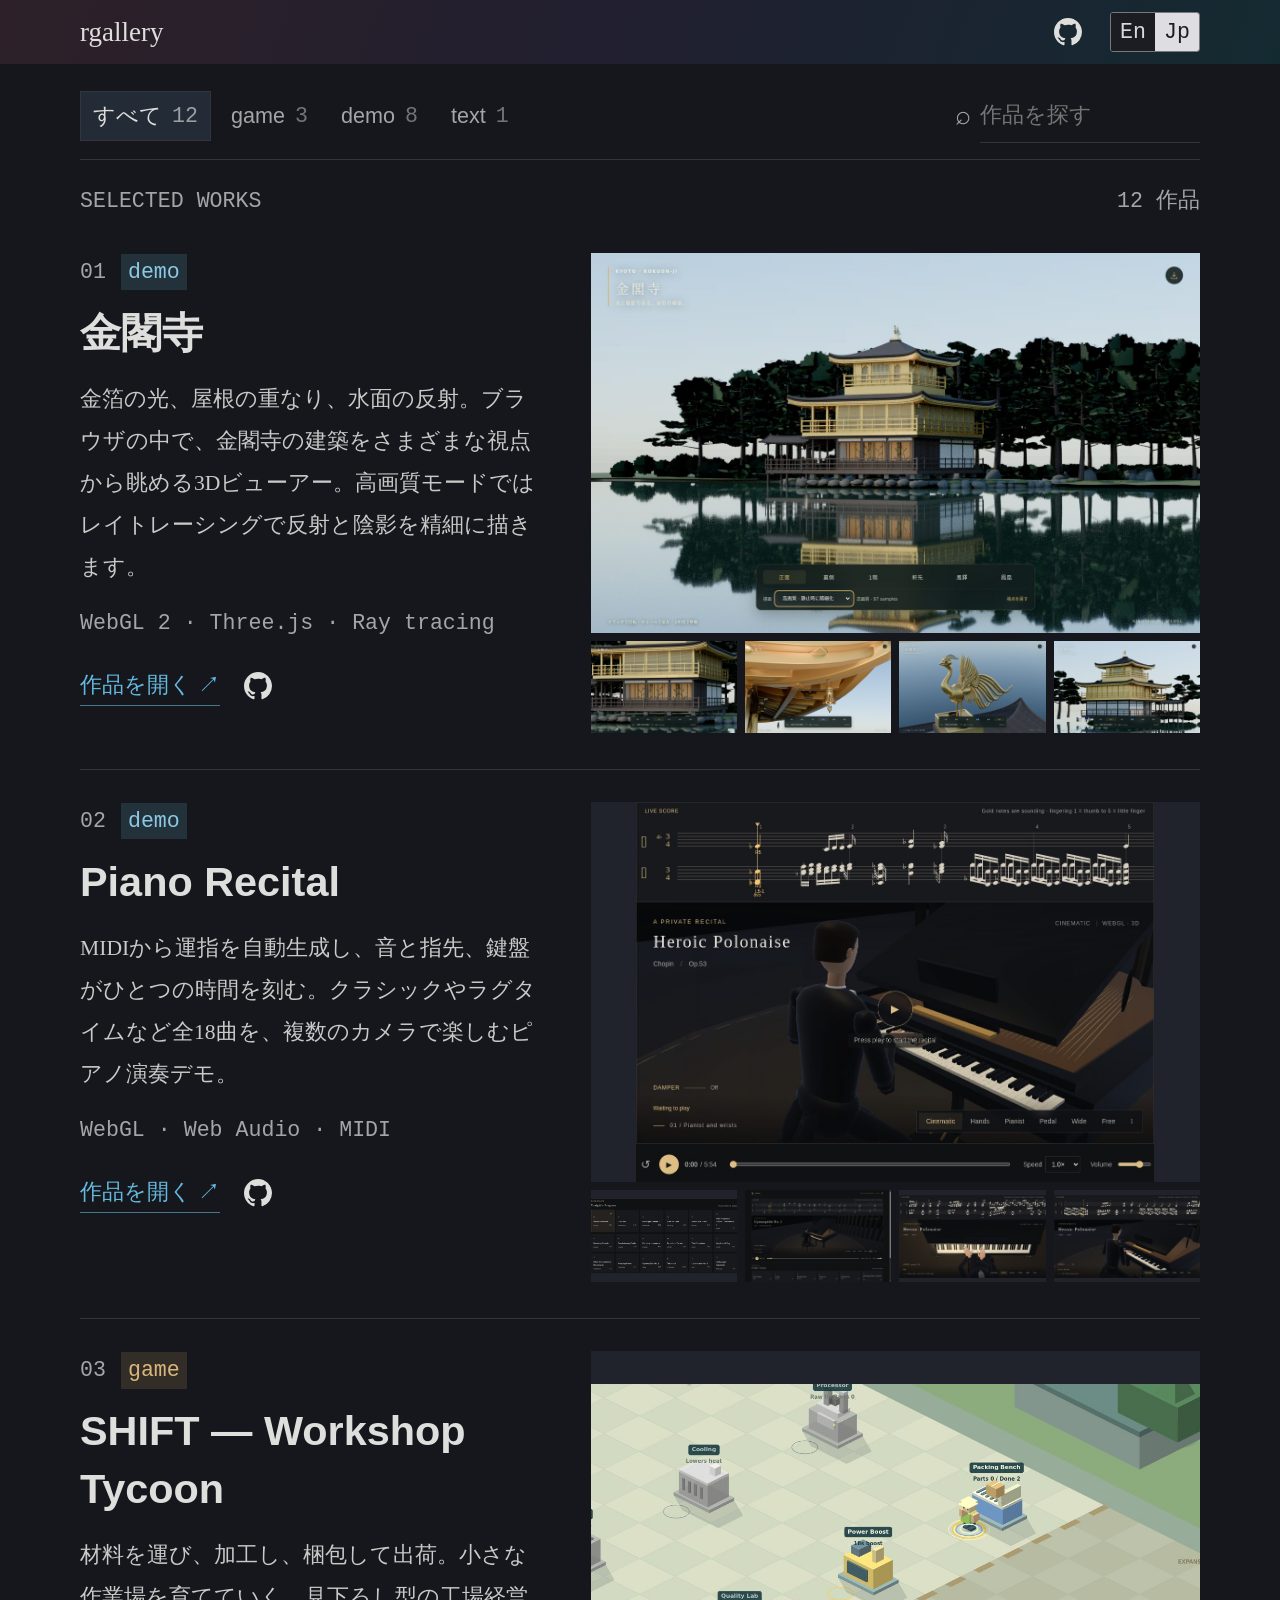
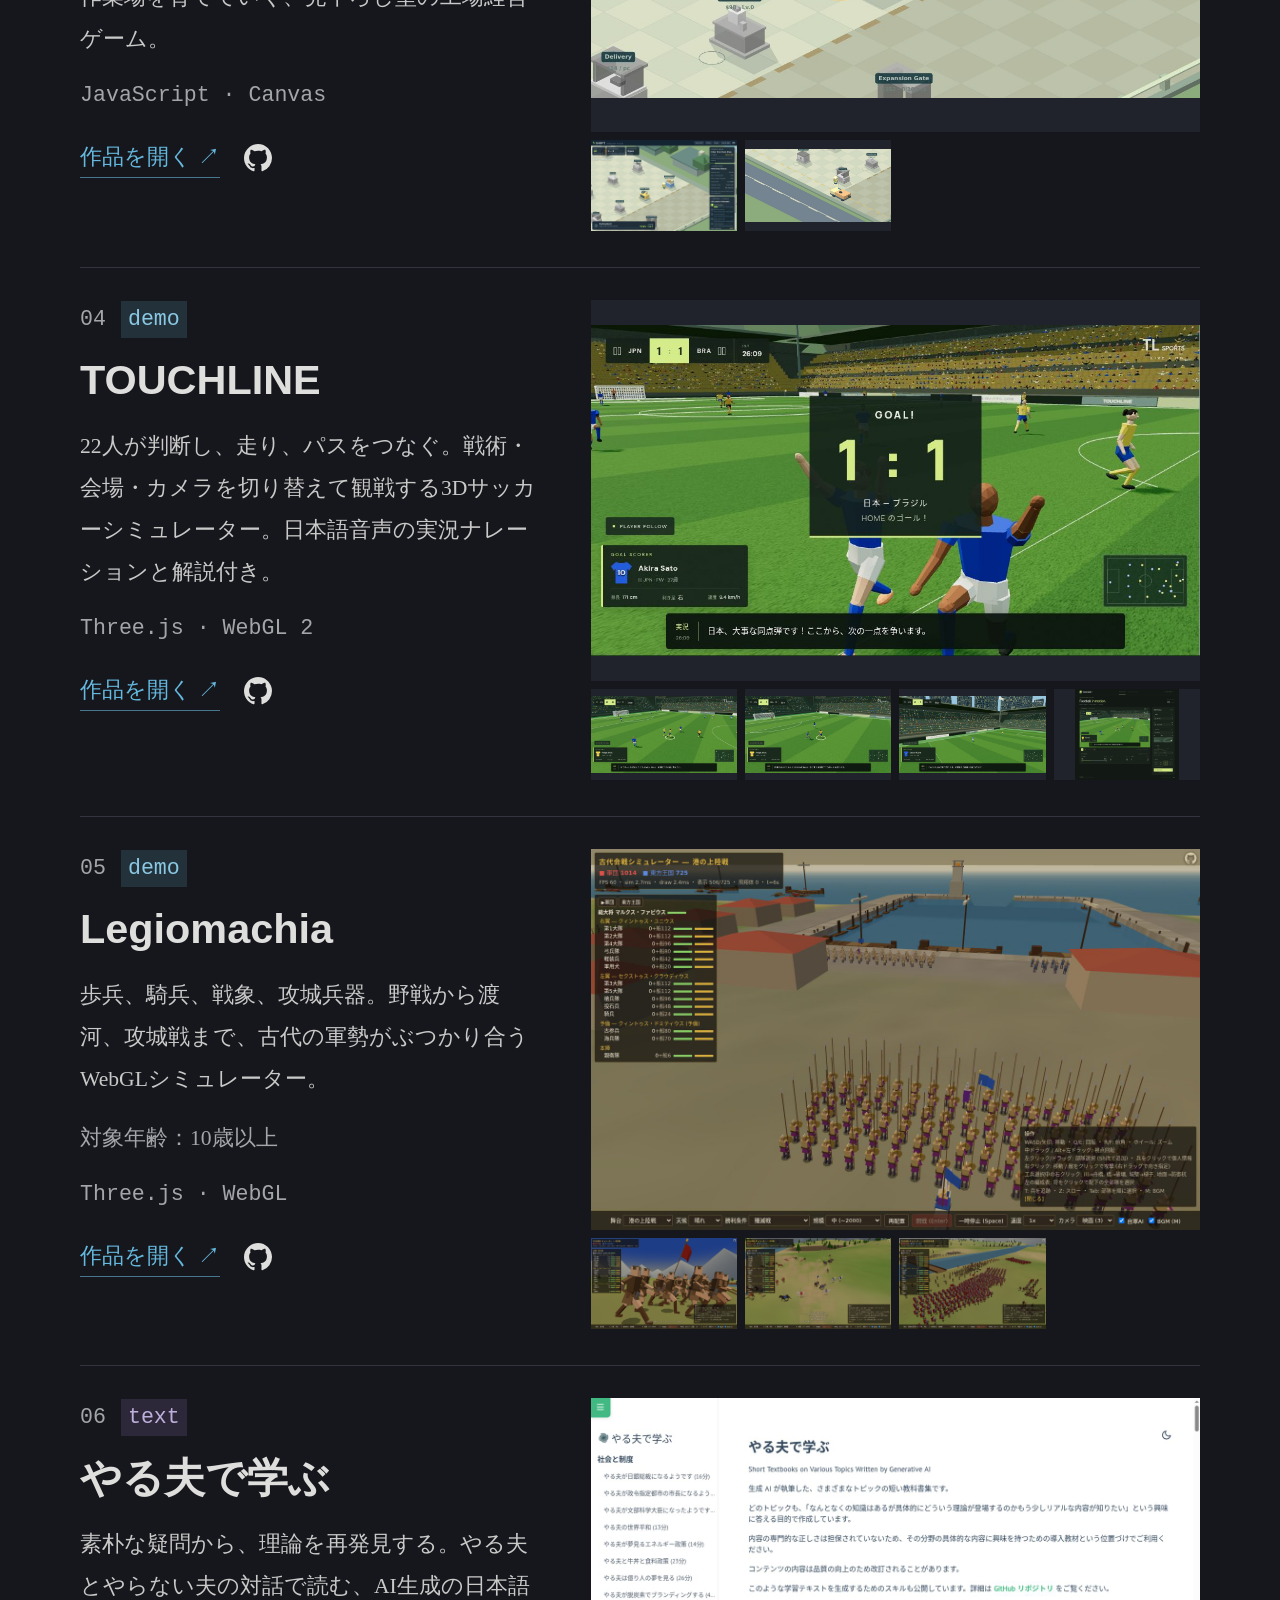
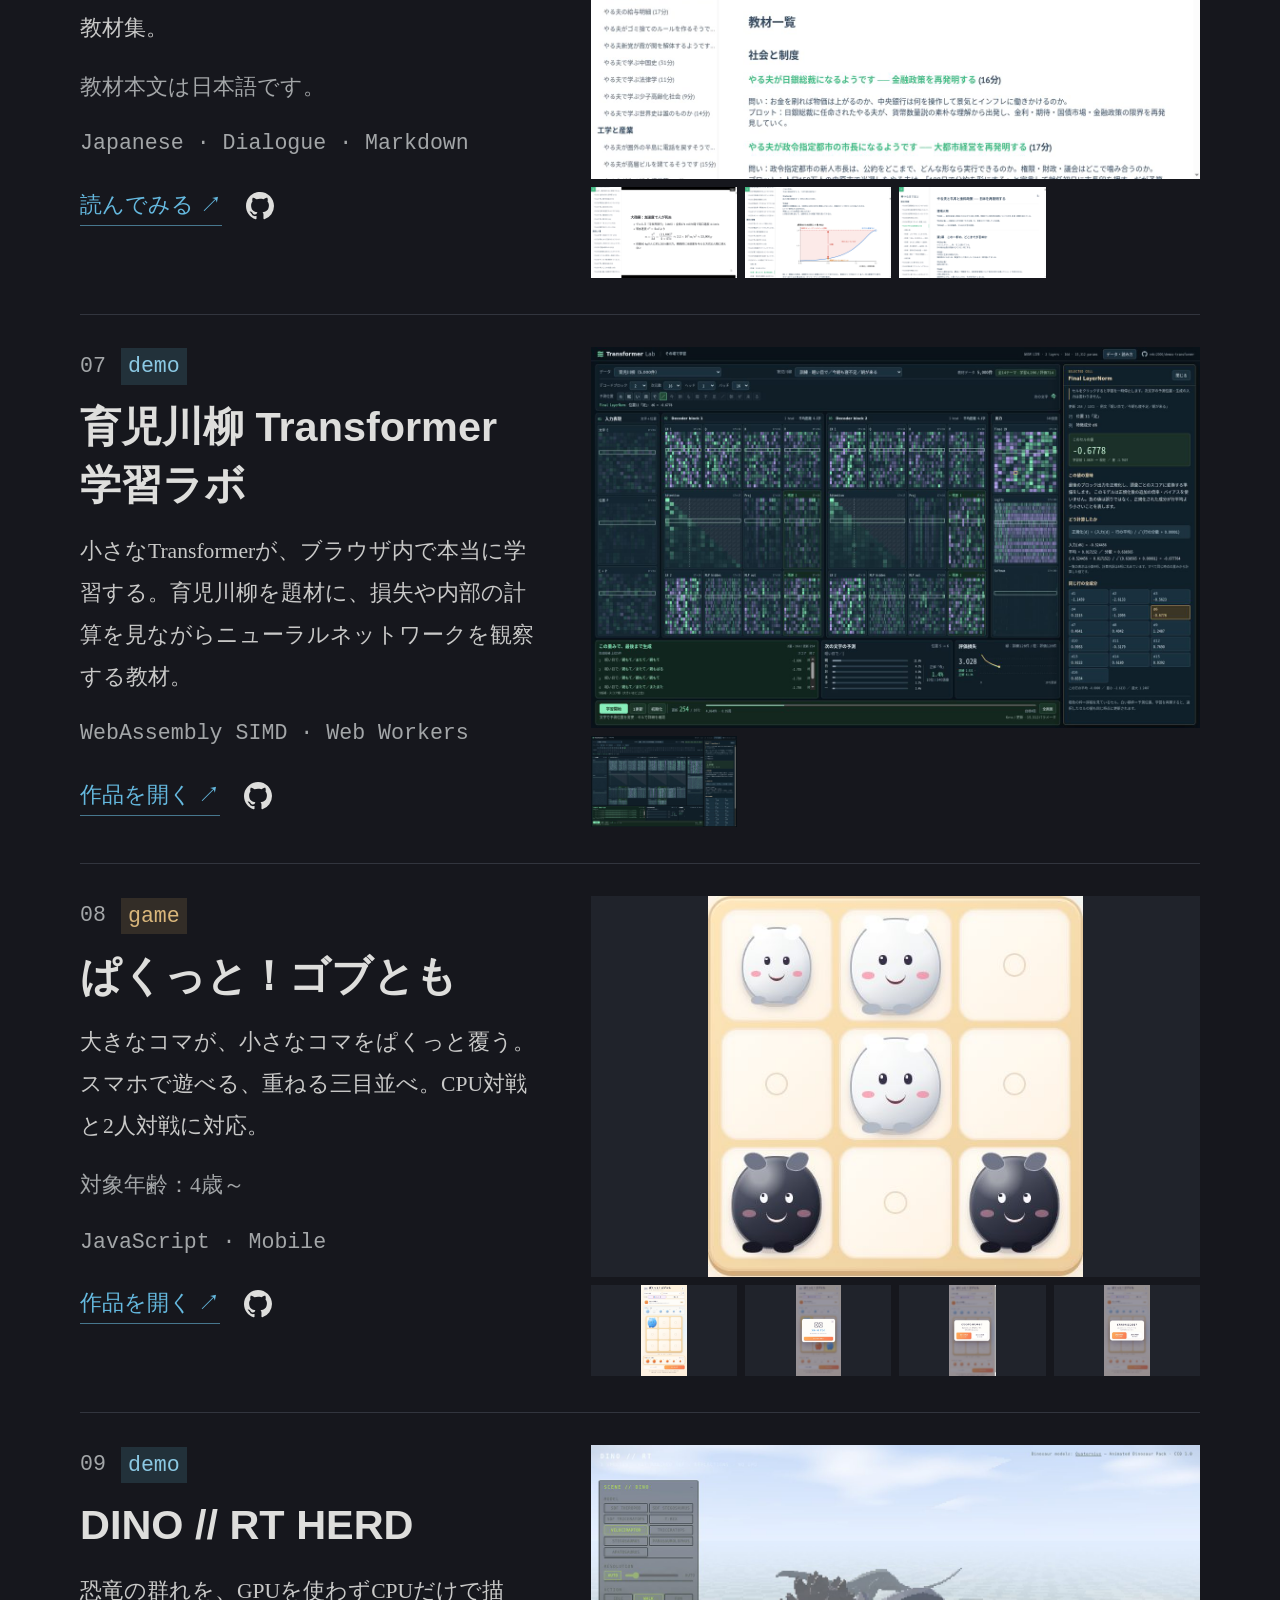
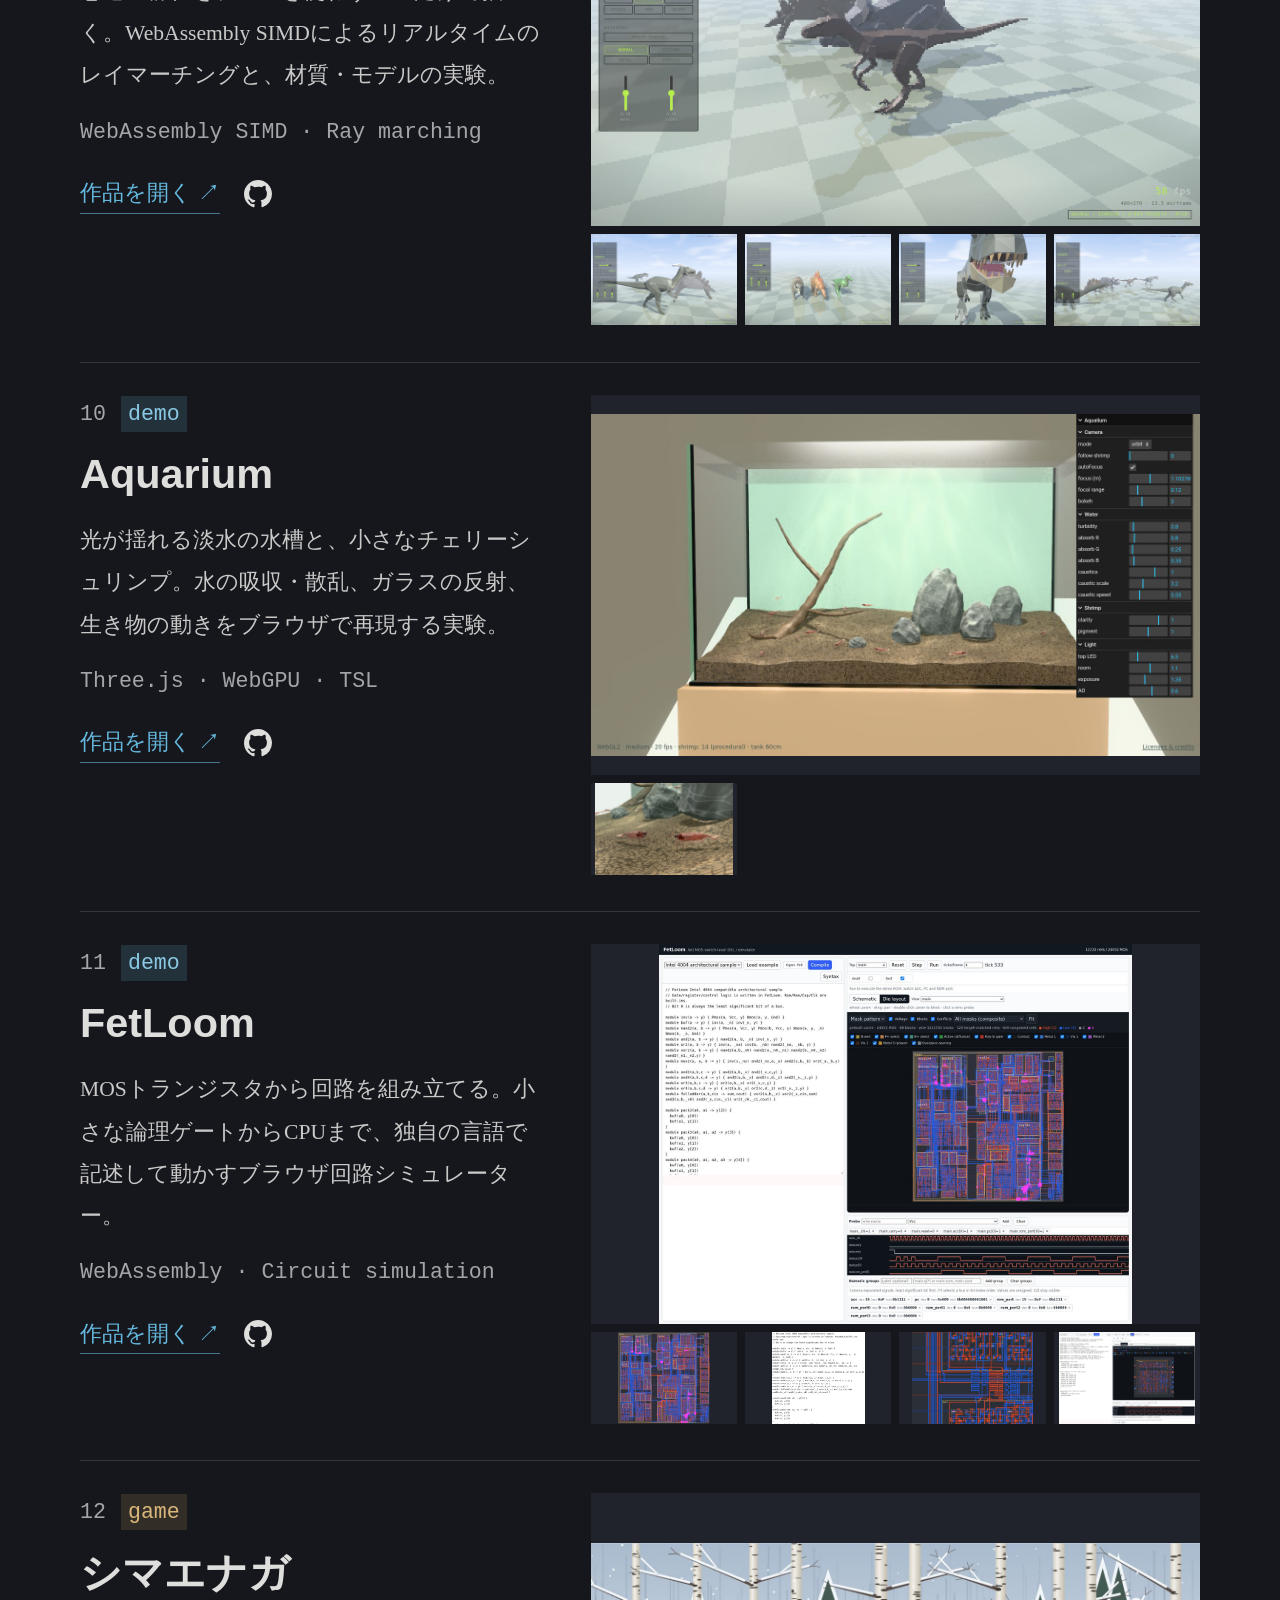
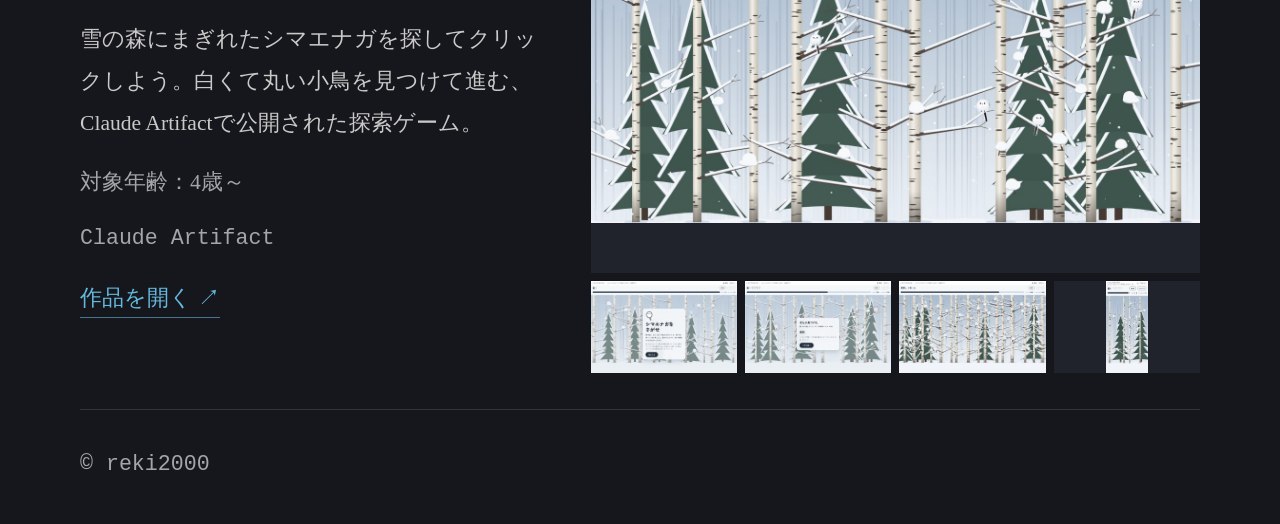
==== docs/index.html @ cb886435 "Reclassify shimaenaga from demo to game Co-Authored-By: Claude Haiku 5.5 <noreply@anthropic.com>" ====
<!doctype html>
<html lang="ja"><head><meta charset="utf-8"><meta name="viewport" content="width=device-width,initial-scale=1">
<title>作品一覧 — rgallery</title><meta name="description" content="ブラウザで動くデモやゲーム、対話で読む教材。 つくったものを、ここに集めています。">
<meta name="theme-color" content="#16171d"><link rel="canonical" href="https://reki2000.github.io/rgallery/index.html">
<link rel="alternate" hreflang="en" href="https://reki2000.github.io/rgallery/en/index.html">
<meta property="og:type" content="website"><meta property="og:title" content="作品一覧"><meta property="og:description" content="ブラウザで動くデモやゲーム、対話で読む教材。 つくったものを、ここに集めています。"><meta property="og:url" content="https://reki2000.github.io/rgallery/index.html">
<link rel="stylesheet" href="assets/style.css"><script src="assets/site.js" defer></script></head>
<body><a class="skip-link" href="#main">本文へ</a><div class="page">
<header class="site-header"><a class="wordmark" href="index.html">rgallery</a>
<div class="header-right"><a class="github-link icon-link" href="https://github.com/reki2000" target="_blank" rel="noopener noreferrer" aria-label="reki2000 · GitHub" title="reki2000 · GitHub"><svg viewBox="0 0 16 16" aria-hidden="true" focusable="false"><path fill="currentColor" d="M8 0C3.58 0 0 3.58 0 8c0 3.54 2.29 6.53 5.47 7.59.4.07.55-.17.55-.38 0-.19-.01-.82-.01-1.49-2.01.37-2.53-.49-2.69-.94-.09-.23-.48-.94-.82-1.13-.28-.15-.68-.52-.01-.53.63-.01 1.08.58 1.23.82.72 1.21 1.87.87 2.33.66.07-.52.28-.87.51-1.07-1.78-.2-3.64-.89-3.64-3.95 0-.87.31-1.59.82-2.15-.08-.2-.36-1.02.08-2.12 0 0 .67-.21 2.2.82A7.65 7.65 0 0 1 8 3.86c.68 0 1.36.09 2 .27 1.53-1.04 2.2-.82 2.2-.82.44 1.1.16 1.92.08 2.12.51.56.82 1.27.82 2.15 0 3.07-1.87 3.75-3.65 3.95.29.25.54.73.54 1.48 0 1.07-.01 1.93-.01 2.2 0 .21.15.46.55.38A8.01 8.01 0 0 0 16 8c0-4.42-3.58-8-8-8Z"/></svg></a><nav class="languages" aria-label="表示言語"><a href="en/index.html" lang="en" hreflang="en" aria-label="English">En</a><span aria-current="page" class="active" lang="ja" aria-label="日本語">Jp</span></nav></div></header>
<main id="main"><h1 class="sr-only">作品一覧</h1><section class="collection" aria-label="作品一覧"><div class="collection-tools"><nav class="filters" aria-label="種類"><a href="index.html" data-filter="all" class="filter selected" aria-current="page">すべて <span class="mono">12</span></a><a href="game.html" data-filter="game" class="filter " >game <span class="mono">3</span></a><a href="demo.html" data-filter="demo" class="filter " >demo <span class="mono">8</span></a><a href="text.html" data-filter="text" class="filter " >text <span class="mono">1</span></a></nav>
<div class="search" hidden><label class="sr-only" for="search">作品を探す</label><span aria-hidden="true">⌕</span><input id="search" type="search" placeholder="作品を探す" title="名前・説明・技術で検索"><button class="clear-search" hidden aria-label="検索をクリア">×</button></div></div>
<div class="collection-heading"><span class="mono">SELECTED WORKS</span><span class="result-count mono" role="status" aria-live="polite">12 作品</span></div>
<div class="project-list" data-category="all" data-works="作品"><article id="project-kinkakuji" class="project" data-tags="demo" data-search="金閣寺 金箔の光、屋根の重なり、水面の反射。ブラウザの中で、金閣寺の建築をさまざまな視点から眺める3dビューアー。高画質モードではレイトレーシングで反射と陰影を精細に描きます。 webgl 2 three.js ray tracing demo">
      <div class="project-info"><div class="project-meta"><span class="number mono">01</span><span class="tag tag-demo">demo</span></div>
      <h2>金閣寺</h2><p>金箔の光、屋根の重なり、水面の反射。ブラウザの中で、金閣寺の建築をさまざまな視点から眺める3Dビューアー。高画質モードではレイトレーシングで反射と陰影を精細に描きます。</p>
      <div class="technologies mono">WebGL 2 · Three.js · Ray tracing</div><div class="project-links"><a class="open-link" href="https://reki2000.github.io/demos-kinkakuji/" target="_blank" rel="noopener noreferrer">作品を開く <span aria-hidden="true">↗</span></a><a class="repository-link icon-link" href="https://github.com/reki2000/demos-kinkakuji" target="_blank" rel="noopener noreferrer" aria-label="金閣寺 · GitHub" title="金閣寺 · GitHub"><svg viewBox="0 0 16 16" aria-hidden="true" focusable="false"><path fill="currentColor" d="M8 0C3.58 0 0 3.58 0 8c0 3.54 2.29 6.53 5.47 7.59.4.07.55-.17.55-.38 0-.19-.01-.82-.01-1.49-2.01.37-2.53-.49-2.69-.94-.09-.23-.48-.94-.82-1.13-.28-.15-.68-.52-.01-.53.63-.01 1.08.58 1.23.82.72 1.21 1.87.87 2.33.66.07-.52.28-.87.51-1.07-1.78-.2-3.64-.89-3.64-3.95 0-.87.31-1.59.82-2.15-.08-.2-.36-1.02.08-2.12 0 0 .67-.21 2.2.82A7.65 7.65 0 0 1 8 3.86c.68 0 1.36.09 2 .27 1.53-1.04 2.2-.82 2.2-.82.44 1.1.16 1.92.08 2.12.51.56.82 1.27.82 2.15 0 3.07-1.87 3.75-3.65 3.95.29.25.54.73.54 1.48 0 1.07-.01 1.93-.01 2.2 0 .21.15.46.55.38A8.01 8.01 0 0 0 16 8c0-4.42-3.58-8-8-8Z"/></svg></a></div></div>
      <div class="project-preview"><a href="assets/projects/kinkakuji/images/bbafd30887756fbfefd7.jpg" class="preview-shot screenshot-link shot-0" data-gallery="kinkakuji" data-caption="正面と水面の反射" aria-label="画像を拡大: 正面と水面の反射" ><img src="assets/projects/kinkakuji/images/bbafd30887756fbfefd7.jpg" alt="正面と水面の反射" loading="lazy" decoding="async"></a><a href="assets/projects/kinkakuji/images/40eb059ac54685e63260.jpg" class="preview-shot screenshot-link shot-1" data-gallery="kinkakuji" data-caption="1階の壁画と回廊" aria-label="画像を拡大: 1階の壁画と回廊" ><img src="assets/projects/kinkakuji/images/40eb059ac54685e63260.jpg" alt="1階の壁画と回廊" loading="lazy" decoding="async"></a><a href="assets/projects/kinkakuji/images/900a9c59b5b9c751bec2.jpg" class="preview-shot screenshot-link shot-2" data-gallery="kinkakuji" data-caption="軒先と風鐸" aria-label="画像を拡大: 軒先と風鐸" ><img src="assets/projects/kinkakuji/images/900a9c59b5b9c751bec2.jpg" alt="軒先と風鐸" loading="lazy" decoding="async"></a><a href="assets/projects/kinkakuji/images/5cd1f772769528ccbc5f.jpg" class="preview-shot screenshot-link shot-3" data-gallery="kinkakuji" data-caption="屋根の鳳凰" aria-label="画像を拡大: 屋根の鳳凰" ><img src="assets/projects/kinkakuji/images/5cd1f772769528ccbc5f.jpg" alt="屋根の鳳凰" loading="lazy" decoding="async"></a><a href="assets/projects/kinkakuji/images/a130f396a6bf901be2d5.jpg" class="preview-shot screenshot-link shot-4" data-gallery="kinkakuji" data-caption="裏側からの眺め" aria-label="画像を拡大: 裏側からの眺め" ><img src="assets/projects/kinkakuji/images/a130f396a6bf901be2d5.jpg" alt="裏側からの眺め" loading="lazy" decoding="async"></a></div></article><article id="project-pianist" class="project" data-tags="demo" data-search="piano recital midiから運指を自動生成し、音と指先、鍵盤がひとつの時間を刻む。クラシックやラグタイムなど全18曲を、複数のカメラで楽しむピアノ演奏デモ。 webgl web audio midi demo">
      <div class="project-info"><div class="project-meta"><span class="number mono">02</span><span class="tag tag-demo">demo</span></div>
      <h2>Piano Recital</h2><p>MIDIから運指を自動生成し、音と指先、鍵盤がひとつの時間を刻む。クラシックやラグタイムなど全18曲を、複数のカメラで楽しむピアノ演奏デモ。</p>
      <div class="technologies mono">WebGL · Web Audio · MIDI</div><div class="project-links"><a class="open-link" href="https://reki2000.github.io/demos-pianist/" target="_blank" rel="noopener noreferrer">作品を開く <span aria-hidden="true">↗</span></a><a class="repository-link icon-link" href="https://github.com/reki2000/demos-pianist" target="_blank" rel="noopener noreferrer" aria-label="Piano Recital · GitHub" title="Piano Recital · GitHub"><svg viewBox="0 0 16 16" aria-hidden="true" focusable="false"><path fill="currentColor" d="M8 0C3.58 0 0 3.58 0 8c0 3.54 2.29 6.53 5.47 7.59.4.07.55-.17.55-.38 0-.19-.01-.82-.01-1.49-2.01.37-2.53-.49-2.69-.94-.09-.23-.48-.94-.82-1.13-.28-.15-.68-.52-.01-.53.63-.01 1.08.58 1.23.82.72 1.21 1.87.87 2.33.66.07-.52.28-.87.51-1.07-1.78-.2-3.64-.89-3.64-3.95 0-.87.31-1.59.82-2.15-.08-.2-.36-1.02.08-2.12 0 0 .67-.21 2.2.82A7.65 7.65 0 0 1 8 3.86c.68 0 1.36.09 2 .27 1.53-1.04 2.2-.82 2.2-.82.44 1.1.16 1.92.08 2.12.51.56.82 1.27.82 2.15 0 3.07-1.87 3.75-3.65 3.95.29.25.54.73.54 1.48 0 1.07-.01 1.93-.01 2.2 0 .21.15.46.55.38A8.01 8.01 0 0 0 16 8c0-4.42-3.58-8-8-8Z"/></svg></a></div></div>
      <div class="project-preview"><a href="assets/projects/pianist/images/56cb00e380f5f61ce0f1.jpg" class="preview-shot screenshot-link shot-0" data-gallery="pianist" data-caption="英雄ポロネーズ・楽譜、演奏とプレイヤー操作" aria-label="画像を拡大: 英雄ポロネーズ・楽譜、演奏とプレイヤー操作" ><img src="assets/projects/pianist/images/56cb00e380f5f61ce0f1.jpg" alt="英雄ポロネーズ・楽譜、演奏とプレイヤー操作" loading="lazy" decoding="async"></a><a href="assets/projects/pianist/images/da84420dd699cf44e0b8.jpg" class="preview-shot screenshot-link shot-1" data-gallery="pianist" data-caption="収録18曲の一覧" aria-label="画像を拡大: 収録18曲の一覧" ><img src="assets/projects/pianist/images/da84420dd699cf44e0b8.jpg" alt="収録18曲の一覧" loading="lazy" decoding="async"></a><a href="assets/projects/pianist/images/9df2aa948b6a42879a92.jpg" class="preview-shot screenshot-link shot-2" data-gallery="pianist" data-caption="楽譜・演奏・操作パネルを含む全画面" aria-label="画像を拡大: 楽譜・演奏・操作パネルを含む全画面" ><img src="assets/projects/pianist/images/9df2aa948b6a42879a92.jpg" alt="楽譜・演奏・操作パネルを含む全画面" loading="lazy" decoding="async"></a><a href="assets/projects/pianist/images/5975b1fbbb079f7eafb2.jpg" class="preview-shot screenshot-link shot-3" data-gallery="pianist" data-caption="自動生成した運指・手元の視点" aria-label="画像を拡大: 自動生成した運指・手元の視点" ><img src="assets/projects/pianist/images/5975b1fbbb079f7eafb2.jpg" alt="自動生成した運指・手元の視点" loading="lazy" decoding="async"></a><a href="assets/projects/pianist/images/4a7bf942c2901a3f6448.jpg" class="preview-shot screenshot-link shot-4" data-gallery="pianist" data-caption="英雄ポロネーズ・楽譜と演奏" aria-label="画像を拡大: 英雄ポロネーズ・楽譜と演奏" ><img src="assets/projects/pianist/images/4a7bf942c2901a3f6448.jpg" alt="英雄ポロネーズ・楽譜と演奏" loading="lazy" decoding="async"></a><a href="assets/projects/pianist/images/bc651e240976e0a58edc.jpg" class="preview-shot screenshot-link shot-5" data-gallery="pianist" data-caption="スマホ・楽譜と演奏" aria-label="画像を拡大: スマホ・楽譜と演奏" hidden></a><a href="assets/projects/pianist/images/d4d1ab14e95d66df1081.jpg" class="preview-shot screenshot-link shot-6" data-gallery="pianist" data-caption="スマホ・楽譜と手元" aria-label="画像を拡大: スマホ・楽譜と手元" hidden></a><a href="assets/projects/pianist/images/583b21f9a7ab3e2455a9.jpg" class="preview-shot screenshot-link shot-7" data-gallery="pianist" data-caption="トルコ行進曲・楽譜と演奏" aria-label="画像を拡大: トルコ行進曲・楽譜と演奏" hidden></a></div></article><article id="project-shift" class="project" data-tags="game" data-search="shift — workshop tycoon 材料を運び、加工し、梱包して出荷。小さな作業場を育てていく、見下ろし型の工場経営ゲーム。 javascript canvas game">
      <div class="project-info"><div class="project-meta"><span class="number mono">03</span><span class="tag tag-game">game</span></div>
      <h2>SHIFT — Workshop Tycoon</h2><p>材料を運び、加工し、梱包して出荷。小さな作業場を育てていく、見下ろし型の工場経営ゲーム。</p>
      <div class="technologies mono">JavaScript · Canvas</div><div class="project-links"><a class="open-link" href="https://reki2000.github.io/demos-worker/" target="_blank" rel="noopener noreferrer">作品を開く <span aria-hidden="true">↗</span></a><a class="repository-link icon-link" href="https://github.com/reki2000/demos-worker" target="_blank" rel="noopener noreferrer" aria-label="SHIFT — Workshop Tycoon · GitHub" title="SHIFT — Workshop Tycoon · GitHub"><svg viewBox="0 0 16 16" aria-hidden="true" focusable="false"><path fill="currentColor" d="M8 0C3.58 0 0 3.58 0 8c0 3.54 2.29 6.53 5.47 7.59.4.07.55-.17.55-.38 0-.19-.01-.82-.01-1.49-2.01.37-2.53-.49-2.69-.94-.09-.23-.48-.94-.82-1.13-.28-.15-.68-.52-.01-.53.63-.01 1.08.58 1.23.82.72 1.21 1.87.87 2.33.66.07-.52.28-.87.51-1.07-1.78-.2-3.64-.89-3.64-3.95 0-.87.31-1.59.82-2.15-.08-.2-.36-1.02.08-2.12 0 0 .67-.21 2.2.82A7.65 7.65 0 0 1 8 3.86c.68 0 1.36.09 2 .27 1.53-1.04 2.2-.82 2.2-.82.44 1.1.16 1.92.08 2.12.51.56.82 1.27.82 2.15 0 3.07-1.87 3.75-3.65 3.95.29.25.54.73.54 1.48 0 1.07-.01 1.93-.01 2.2 0 .21.15.46.55.38A8.01 8.01 0 0 0 16 8c0-4.42-3.58-8-8-8Z"/></svg></a></div></div>
      <div class="project-preview"><a href="assets/projects/shift/images/bd65cfd5ac6fcfdffb1b.jpg" class="preview-shot screenshot-link shot-0" data-gallery="shift" data-caption="作業場での加工・梱包" aria-label="画像を拡大: 作業場での加工・梱包" ><img src="assets/projects/shift/images/bd65cfd5ac6fcfdffb1b.jpg" alt="作業場での加工・梱包" loading="lazy" decoding="async"></a><a href="assets/projects/shift/images/bcfa1e513889536100d5.jpg" class="preview-shot screenshot-link shot-1" data-gallery="shift" data-caption="作業場の画面全体" aria-label="画像を拡大: 作業場の画面全体" ><img src="assets/projects/shift/images/bcfa1e513889536100d5.jpg" alt="作業場の画面全体" loading="lazy" decoding="async"></a><a href="assets/projects/shift/images/961adf9319c478b05d92.jpg" class="preview-shot screenshot-link shot-2" data-gallery="shift" data-caption="出荷の場面" aria-label="画像を拡大: 出荷の場面" ><img src="assets/projects/shift/images/961adf9319c478b05d92.jpg" alt="出荷の場面" loading="lazy" decoding="async"></a></div></article><article id="project-touchline" class="project" data-tags="demo" data-search="touchline 22人が判断し、走り、パスをつなぐ。戦術・会場・カメラを切り替えて観戦する3dサッカーシミュレーター。日本語音声の実況ナレーションと解説付き。 three.js webgl 2 demo">
      <div class="project-info"><div class="project-meta"><span class="number mono">04</span><span class="tag tag-demo">demo</span></div>
      <h2>TOUCHLINE</h2><p>22人が判断し、走り、パスをつなぐ。戦術・会場・カメラを切り替えて観戦する3Dサッカーシミュレーター。日本語音声の実況ナレーションと解説付き。</p>
      <div class="technologies mono">Three.js · WebGL 2</div><div class="project-links"><a class="open-link" href="https://reki2000.github.io/demos-soccer/" target="_blank" rel="noopener noreferrer">作品を開く <span aria-hidden="true">↗</span></a><a class="repository-link icon-link" href="https://github.com/reki2000/demos-soccer" target="_blank" rel="noopener noreferrer" aria-label="TOUCHLINE · GitHub" title="TOUCHLINE · GitHub"><svg viewBox="0 0 16 16" aria-hidden="true" focusable="false"><path fill="currentColor" d="M8 0C3.58 0 0 3.58 0 8c0 3.54 2.29 6.53 5.47 7.59.4.07.55-.17.55-.38 0-.19-.01-.82-.01-1.49-2.01.37-2.53-.49-2.69-.94-.09-.23-.48-.94-.82-1.13-.28-.15-.68-.52-.01-.53.63-.01 1.08.58 1.23.82.72 1.21 1.87.87 2.33.66.07-.52.28-.87.51-1.07-1.78-.2-3.64-.89-3.64-3.95 0-.87.31-1.59.82-2.15-.08-.2-.36-1.02.08-2.12 0 0 .67-.21 2.2.82A7.65 7.65 0 0 1 8 3.86c.68 0 1.36.09 2 .27 1.53-1.04 2.2-.82 2.2-.82.44 1.1.16 1.92.08 2.12.51.56.82 1.27.82 2.15 0 3.07-1.87 3.75-3.65 3.95.29.25.54.73.54 1.48 0 1.07-.01 1.93-.01 2.2 0 .21.15.46.55.38A8.01 8.01 0 0 0 16 8c0-4.42-3.58-8-8-8Z"/></svg></a></div></div>
      <div class="project-preview"><a href="assets/projects/touchline/images/55f98bf6ba88c850c919.jpg" class="preview-shot screenshot-link shot-0" data-gallery="touchline" data-caption="ゴールの瞬間" aria-label="画像を拡大: ゴールの瞬間" ><img src="assets/projects/touchline/images/55f98bf6ba88c850c919.jpg" alt="ゴールの瞬間" loading="lazy" decoding="async"></a><a href="assets/projects/touchline/images/0d814fae47db78426adf.jpg" class="preview-shot screenshot-link shot-1" data-gallery="touchline" data-caption="試合の場面1" aria-label="画像を拡大: 試合の場面1" ><img src="assets/projects/touchline/images/0d814fae47db78426adf.jpg" alt="試合の場面1" loading="lazy" decoding="async"></a><a href="assets/projects/touchline/images/0c554bc7fa4fd9c089bd.jpg" class="preview-shot screenshot-link shot-2" data-gallery="touchline" data-caption="試合の場面2" aria-label="画像を拡大: 試合の場面2" ><img src="assets/projects/touchline/images/0c554bc7fa4fd9c089bd.jpg" alt="試合の場面2" loading="lazy" decoding="async"></a><a href="assets/projects/touchline/images/8985163483ad59d58647.jpg" class="preview-shot screenshot-link shot-3" data-gallery="touchline" data-caption="試合の場面3" aria-label="画像を拡大: 試合の場面3" ><img src="assets/projects/touchline/images/8985163483ad59d58647.jpg" alt="試合の場面3" loading="lazy" decoding="async"></a><a href="assets/projects/touchline/images/dd173c65bf1949a67d55.jpg" class="preview-shot screenshot-link shot-4" data-gallery="touchline" data-caption="試合と設定を含む画面全体" aria-label="画像を拡大: 試合と設定を含む画面全体" ><img src="assets/projects/touchline/images/dd173c65bf1949a67d55.jpg" alt="試合と設定を含む画面全体" loading="lazy" decoding="async"></a><a href="assets/projects/touchline/images/599aa3c7ba1aa57aa2b5.jpg" class="preview-shot screenshot-link shot-5" data-gallery="touchline" data-caption="PC・場面1" aria-label="画像を拡大: PC・場面1" hidden></a><a href="assets/projects/touchline/images/70a3eda86332a8f59523.jpg" class="preview-shot screenshot-link shot-6" data-gallery="touchline" data-caption="PC・場面2" aria-label="画像を拡大: PC・場面2" hidden></a><a href="assets/projects/touchline/images/7f74700e5c842a491a9d.jpg" class="preview-shot screenshot-link shot-7" data-gallery="touchline" data-caption="スマホでの試合1" aria-label="画像を拡大: スマホでの試合1" hidden></a><a href="assets/projects/touchline/images/291b321281d9828221f7.jpg" class="preview-shot screenshot-link shot-8" data-gallery="touchline" data-caption="スマホでの試合2" aria-label="画像を拡大: スマホでの試合2" hidden></a></div></article><article id="project-legiomachia" class="project" data-tags="demo" data-search="legiomachia 歩兵、騎兵、戦象、攻城兵器。野戦から渡河、攻城戦まで、古代の軍勢がぶつかり合うwebglシミュレーター。 three.js webgl demo">
      <div class="project-info"><div class="project-meta"><span class="number mono">05</span><span class="tag tag-demo">demo</span></div>
      <h2>Legiomachia</h2><p>歩兵、騎兵、戦象、攻城兵器。野戦から渡河、攻城戦まで、古代の軍勢がぶつかり合うWebGLシミュレーター。</p><p class="project-note">対象年齢：10歳以上</p>
      <div class="technologies mono">Three.js · WebGL</div><div class="project-links"><a class="open-link" href="https://reki2000.github.io/legiomachia/" target="_blank" rel="noopener noreferrer">作品を開く <span aria-hidden="true">↗</span></a><a class="repository-link icon-link" href="https://github.com/reki2000/legiomachia" target="_blank" rel="noopener noreferrer" aria-label="Legiomachia · GitHub" title="Legiomachia · GitHub"><svg viewBox="0 0 16 16" aria-hidden="true" focusable="false"><path fill="currentColor" d="M8 0C3.58 0 0 3.58 0 8c0 3.54 2.29 6.53 5.47 7.59.4.07.55-.17.55-.38 0-.19-.01-.82-.01-1.49-2.01.37-2.53-.49-2.69-.94-.09-.23-.48-.94-.82-1.13-.28-.15-.68-.52-.01-.53.63-.01 1.08.58 1.23.82.72 1.21 1.87.87 2.33.66.07-.52.28-.87.51-1.07-1.78-.2-3.64-.89-3.64-3.95 0-.87.31-1.59.82-2.15-.08-.2-.36-1.02.08-2.12 0 0 .67-.21 2.2.82A7.65 7.65 0 0 1 8 3.86c.68 0 1.36.09 2 .27 1.53-1.04 2.2-.82 2.2-.82.44 1.1.16 1.92.08 2.12.51.56.82 1.27.82 2.15 0 3.07-1.87 3.75-3.65 3.95.29.25.54.73.54 1.48 0 1.07-.01 1.93-.01 2.2 0 .21.15.46.55.38A8.01 8.01 0 0 0 16 8c0-4.42-3.58-8-8-8Z"/></svg></a></div></div>
      <div class="project-preview"><a href="assets/projects/legiomachia/images/95d96b8b764e8a8298e1.jpg" class="preview-shot screenshot-link shot-0" data-gallery="legiomachia" data-caption="PC・場面1" aria-label="画像を拡大: PC・場面1" ><img src="assets/projects/legiomachia/images/95d96b8b764e8a8298e1.jpg" alt="PC・場面1" loading="lazy" decoding="async"></a><a href="assets/projects/legiomachia/images/f4c1203c3255be5cd4a3.jpg" class="preview-shot screenshot-link shot-1" data-gallery="legiomachia" data-caption="PC・場面2" aria-label="画像を拡大: PC・場面2" ><img src="assets/projects/legiomachia/images/f4c1203c3255be5cd4a3.jpg" alt="PC・場面2" loading="lazy" decoding="async"></a><a href="assets/projects/legiomachia/images/51164bb4ab0cd436952b.jpg" class="preview-shot screenshot-link shot-2" data-gallery="legiomachia" data-caption="PC・場面3" aria-label="画像を拡大: PC・場面3" ><img src="assets/projects/legiomachia/images/51164bb4ab0cd436952b.jpg" alt="PC・場面3" loading="lazy" decoding="async"></a><a href="assets/projects/legiomachia/images/b26dcdf287b6555551e4.jpg" class="preview-shot screenshot-link shot-3" data-gallery="legiomachia" data-caption="PC・場面4" aria-label="画像を拡大: PC・場面4" ><img src="assets/projects/legiomachia/images/b26dcdf287b6555551e4.jpg" alt="PC・場面4" loading="lazy" decoding="async"></a></div></article><article id="project-yaruo" class="project" data-tags="text" data-search="やる夫で学ぶ 素朴な疑問から、理論を再発見する。やる夫とやらない夫の対話で読む、ai生成の日本語教材集。 japanese dialogue markdown text">
      <div class="project-info"><div class="project-meta"><span class="number mono">06</span><span class="tag tag-text">text</span></div>
      <h2>やる夫で学ぶ</h2><p>素朴な疑問から、理論を再発見する。やる夫とやらない夫の対話で読む、AI生成の日本語教材集。</p><p class="project-note">教材本文は日本語です。</p>
      <div class="technologies mono">Japanese · Dialogue · Markdown</div><div class="project-links"><a class="open-link" href="https://reki2000.github.io/genai-textbooks/" target="_blank" rel="noopener noreferrer">読んでみる <span aria-hidden="true">↗</span></a><a class="repository-link icon-link" href="https://github.com/reki2000/genai-textbooks" target="_blank" rel="noopener noreferrer" aria-label="やる夫で学ぶ · GitHub" title="やる夫で学ぶ · GitHub"><svg viewBox="0 0 16 16" aria-hidden="true" focusable="false"><path fill="currentColor" d="M8 0C3.58 0 0 3.58 0 8c0 3.54 2.29 6.53 5.47 7.59.4.07.55-.17.55-.38 0-.19-.01-.82-.01-1.49-2.01.37-2.53-.49-2.69-.94-.09-.23-.48-.94-.82-1.13-.28-.15-.68-.52-.01-.53.63-.01 1.08.58 1.23.82.72 1.21 1.87.87 2.33.66.07-.52.28-.87.51-1.07-1.78-.2-3.64-.89-3.64-3.95 0-.87.31-1.59.82-2.15-.08-.2-.36-1.02.08-2.12 0 0 .67-.21 2.2.82A7.65 7.65 0 0 1 8 3.86c.68 0 1.36.09 2 .27 1.53-1.04 2.2-.82 2.2-.82.44 1.1.16 1.92.08 2.12.51.56.82 1.27.82 2.15 0 3.07-1.87 3.75-3.65 3.95.29.25.54.73.54 1.48 0 1.07-.01 1.93-.01 2.2 0 .21.15.46.55.38A8.01 8.01 0 0 0 16 8c0-4.42-3.58-8-8-8Z"/></svg></a></div></div>
      <div class="project-preview"><a href="assets/projects/yaruo/images/9a870be2a2148fafc837.jpg" class="preview-shot screenshot-link shot-0" data-gallery="yaruo" data-caption="教材一覧" aria-label="画像を拡大: 教材一覧" ><img src="assets/projects/yaruo/images/9a870be2a2148fafc837.jpg" alt="教材一覧" loading="lazy" decoding="async"></a><a href="assets/projects/yaruo/images/9baea0e2d2d753c6798f.jpg" class="preview-shot screenshot-link shot-1" data-gallery="yaruo" data-caption="教材のスライド表示" aria-label="画像を拡大: 教材のスライド表示" ><img src="assets/projects/yaruo/images/9baea0e2d2d753c6798f.jpg" alt="教材のスライド表示" loading="lazy" decoding="async"></a><a href="assets/projects/yaruo/images/ad20604eb8ff7365beb4.jpg" class="preview-shot screenshot-link shot-2" data-gallery="yaruo" data-caption="対話と図解で学ぶ情報量" aria-label="画像を拡大: 対話と図解で学ぶ情報量" ><img src="assets/projects/yaruo/images/ad20604eb8ff7365beb4.jpg" alt="対話と図解で学ぶ情報量" loading="lazy" decoding="async"></a><a href="assets/projects/yaruo/images/b92f315e2b6799054f86.jpg" class="preview-shot screenshot-link shot-3" data-gallery="yaruo" data-caption="食料政策の教材・対話本文" aria-label="画像を拡大: 食料政策の教材・対話本文" ><img src="assets/projects/yaruo/images/b92f315e2b6799054f86.jpg" alt="食料政策の教材・対話本文" loading="lazy" decoding="async"></a></div></article><article id="project-transformer" class="project" data-tags="demo" data-search="育児川柳 transformer 学習ラボ 小さなtransformerが、ブラウザ内で本当に学習する。育児川柳を題材に、損失や内部の計算を見ながらニューラルネットワークを観察する教材。 webassembly simd web workers demo">
      <div class="project-info"><div class="project-meta"><span class="number mono">07</span><span class="tag tag-demo">demo</span></div>
      <h2>育児川柳 Transformer 学習ラボ</h2><p>小さなTransformerが、ブラウザ内で本当に学習する。育児川柳を題材に、損失や内部の計算を見ながらニューラルネットワークを観察する教材。</p>
      <div class="technologies mono">WebAssembly SIMD · Web Workers</div><div class="project-links"><a class="open-link" href="https://reki2000.github.io/demos-transformer/" target="_blank" rel="noopener noreferrer">作品を開く <span aria-hidden="true">↗</span></a><a class="repository-link icon-link" href="https://github.com/reki2000/demos-transformer" target="_blank" rel="noopener noreferrer" aria-label="育児川柳 Transformer 学習ラボ · GitHub" title="育児川柳 Transformer 学習ラボ · GitHub"><svg viewBox="0 0 16 16" aria-hidden="true" focusable="false"><path fill="currentColor" d="M8 0C3.58 0 0 3.58 0 8c0 3.54 2.29 6.53 5.47 7.59.4.07.55-.17.55-.38 0-.19-.01-.82-.01-1.49-2.01.37-2.53-.49-2.69-.94-.09-.23-.48-.94-.82-1.13-.28-.15-.68-.52-.01-.53.63-.01 1.08.58 1.23.82.72 1.21 1.87.87 2.33.66.07-.52.28-.87.51-1.07-1.78-.2-3.64-.89-3.64-3.95 0-.87.31-1.59.82-2.15-.08-.2-.36-1.02.08-2.12 0 0 .67-.21 2.2.82A7.65 7.65 0 0 1 8 3.86c.68 0 1.36.09 2 .27 1.53-1.04 2.2-.82 2.2-.82.44 1.1.16 1.92.08 2.12.51.56.82 1.27.82 2.15 0 3.07-1.87 3.75-3.65 3.95.29.25.54.73.54 1.48 0 1.07-.01 1.93-.01 2.2 0 .21.15.46.55.38A8.01 8.01 0 0 0 16 8c0-4.42-3.58-8-8-8Z"/></svg></a></div></div>
      <div class="project-preview"><a href="assets/projects/transformer/images/5edcca04697e75cd16de.jpg" class="preview-shot screenshot-link shot-0" data-gallery="transformer" data-caption="PC・場面1" aria-label="画像を拡大: PC・場面1" ><img src="assets/projects/transformer/images/5edcca04697e75cd16de.jpg" alt="PC・場面1" loading="lazy" decoding="async"></a><a href="assets/projects/transformer/images/77be8989d43e303b61d8.jpg" class="preview-shot screenshot-link shot-1" data-gallery="transformer" data-caption="PC・場面2" aria-label="画像を拡大: PC・場面2" ><img src="assets/projects/transformer/images/77be8989d43e303b61d8.jpg" alt="PC・場面2" loading="lazy" decoding="async"></a></div></article><article id="project-gobutomo" class="project" data-tags="game" data-search="ぱくっと！ゴブとも 大きなコマが、小さなコマをぱくっと覆う。スマホで遊べる、重ねる三目並べ。cpu対戦と2人対戦に対応。 javascript mobile game">
      <div class="project-info"><div class="project-meta"><span class="number mono">08</span><span class="tag tag-game">game</span></div>
      <h2>ぱくっと！ゴブとも</h2><p>大きなコマが、小さなコマをぱくっと覆う。スマホで遊べる、重ねる三目並べ。CPU対戦と2人対戦に対応。</p><p class="project-note">対象年齢：4歳～</p>
      <div class="technologies mono">JavaScript · Mobile</div><div class="project-links"><a class="open-link" href="https://reki2000.github.io/gobutomo/" target="_blank" rel="noopener noreferrer">作品を開く <span aria-hidden="true">↗</span></a><a class="repository-link icon-link" href="https://github.com/reki2000/gobutomo" target="_blank" rel="noopener noreferrer" aria-label="ぱくっと！ゴブとも · GitHub" title="ぱくっと！ゴブとも · GitHub"><svg viewBox="0 0 16 16" aria-hidden="true" focusable="false"><path fill="currentColor" d="M8 0C3.58 0 0 3.58 0 8c0 3.54 2.29 6.53 5.47 7.59.4.07.55-.17.55-.38 0-.19-.01-.82-.01-1.49-2.01.37-2.53-.49-2.69-.94-.09-.23-.48-.94-.82-1.13-.28-.15-.68-.52-.01-.53.63-.01 1.08.58 1.23.82.72 1.21 1.87.87 2.33.66.07-.52.28-.87.51-1.07-1.78-.2-3.64-.89-3.64-3.95 0-.87.31-1.59.82-2.15-.08-.2-.36-1.02.08-2.12 0 0 .67-.21 2.2.82A7.65 7.65 0 0 1 8 3.86c.68 0 1.36.09 2 .27 1.53-1.04 2.2-.82 2.2-.82.44 1.1.16 1.92.08 2.12.51.56.82 1.27.82 2.15 0 3.07-1.87 3.75-3.65 3.95.29.25.54.73.54 1.48 0 1.07-.01 1.93-.01 2.2 0 .21.15.46.55.38A8.01 8.01 0 0 0 16 8c0-4.42-3.58-8-8-8Z"/></svg></a></div></div>
      <div class="project-preview"><a href="assets/projects/gobutomo/images/69a325462843611faf34.jpg" class="preview-shot screenshot-link shot-0" data-gallery="gobutomo" data-caption="対戦中のゲーム盤面" aria-label="画像を拡大: 対戦中のゲーム盤面" ><img src="assets/projects/gobutomo/images/69a325462843611faf34.jpg" alt="対戦中のゲーム盤面" loading="lazy" decoding="async"></a><a href="assets/projects/gobutomo/images/4108b57b1cb8a9e087d1.jpg" class="preview-shot screenshot-link shot-1" data-gallery="gobutomo" data-caption="PC・場面3" aria-label="画像を拡大: PC・場面3" ><img src="assets/projects/gobutomo/images/4108b57b1cb8a9e087d1.jpg" alt="PC・場面3" loading="lazy" decoding="async"></a><a href="assets/projects/gobutomo/images/5e89d6d719bec11e893e.jpg" class="preview-shot screenshot-link shot-2" data-gallery="gobutomo" data-caption="PC・場面4" aria-label="画像を拡大: PC・場面4" ><img src="assets/projects/gobutomo/images/5e89d6d719bec11e893e.jpg" alt="PC・場面4" loading="lazy" decoding="async"></a><a href="assets/projects/gobutomo/images/0752973c56cbe4b1ad4f.jpg" class="preview-shot screenshot-link shot-3" data-gallery="gobutomo" data-caption="PC・場面1" aria-label="画像を拡大: PC・場面1" ><img src="assets/projects/gobutomo/images/0752973c56cbe4b1ad4f.jpg" alt="PC・場面1" loading="lazy" decoding="async"></a><a href="assets/projects/gobutomo/images/4dc9141df2d8d23d6be6.jpg" class="preview-shot screenshot-link shot-4" data-gallery="gobutomo" data-caption="PC・場面2" aria-label="画像を拡大: PC・場面2" ><img src="assets/projects/gobutomo/images/4dc9141df2d8d23d6be6.jpg" alt="PC・場面2" loading="lazy" decoding="async"></a></div></article><article id="project-dino" class="project" data-tags="demo" data-search="dino // rt herd 恐竜の群れを、gpuを使わずcpuだけで描く。webassembly simdによるリアルタイムのレイマーチングと、材質・モデルの実験。 webassembly simd ray marching demo">
      <div class="project-info"><div class="project-meta"><span class="number mono">09</span><span class="tag tag-demo">demo</span></div>
      <h2>DINO // RT HERD</h2><p>恐竜の群れを、GPUを使わずCPUだけで描く。WebAssembly SIMDによるリアルタイムのレイマーチングと、材質・モデルの実験。</p>
      <div class="technologies mono">WebAssembly SIMD · Ray marching</div><div class="project-links"><a class="open-link" href="https://wasm-raytrace.pages.dev/" target="_blank" rel="noopener noreferrer">作品を開く <span aria-hidden="true">↗</span></a><a class="repository-link icon-link" href="https://github.com/reki2000/wasm-raytrace" target="_blank" rel="noopener noreferrer" aria-label="DINO // RT HERD · GitHub" title="DINO // RT HERD · GitHub"><svg viewBox="0 0 16 16" aria-hidden="true" focusable="false"><path fill="currentColor" d="M8 0C3.58 0 0 3.58 0 8c0 3.54 2.29 6.53 5.47 7.59.4.07.55-.17.55-.38 0-.19-.01-.82-.01-1.49-2.01.37-2.53-.49-2.69-.94-.09-.23-.48-.94-.82-1.13-.28-.15-.68-.52-.01-.53.63-.01 1.08.58 1.23.82.72 1.21 1.87.87 2.33.66.07-.52.28-.87.51-1.07-1.78-.2-3.64-.89-3.64-3.95 0-.87.31-1.59.82-2.15-.08-.2-.36-1.02.08-2.12 0 0 .67-.21 2.2.82A7.65 7.65 0 0 1 8 3.86c.68 0 1.36.09 2 .27 1.53-1.04 2.2-.82 2.2-.82.44 1.1.16 1.92.08 2.12.51.56.82 1.27.82 2.15 0 3.07-1.87 3.75-3.65 3.95.29.25.54.73.54 1.48 0 1.07-.01 1.93-.01 2.2 0 .21.15.46.55.38A8.01 8.01 0 0 0 16 8c0-4.42-3.58-8-8-8Z"/></svg></a></div></div>
      <div class="project-preview"><a href="assets/projects/dino/images/c30d23d20da464ac21e7.jpg" class="preview-shot screenshot-link shot-0" data-gallery="dino" data-caption="PC・場面1" aria-label="画像を拡大: PC・場面1" ><img src="assets/projects/dino/images/c30d23d20da464ac21e7.jpg" alt="PC・場面1" loading="lazy" decoding="async"></a><a href="assets/projects/dino/images/eb846e7b4bdbc2f27441.jpg" class="preview-shot screenshot-link shot-1" data-gallery="dino" data-caption="PC・場面2" aria-label="画像を拡大: PC・場面2" ><img src="assets/projects/dino/images/eb846e7b4bdbc2f27441.jpg" alt="PC・場面2" loading="lazy" decoding="async"></a><a href="assets/projects/dino/images/fc13efef9b4a2171f33f.jpg" class="preview-shot screenshot-link shot-2" data-gallery="dino" data-caption="PC・場面3" aria-label="画像を拡大: PC・場面3" ><img src="assets/projects/dino/images/fc13efef9b4a2171f33f.jpg" alt="PC・場面3" loading="lazy" decoding="async"></a><a href="assets/projects/dino/images/217f63e358d92432d1c7.jpg" class="preview-shot screenshot-link shot-3" data-gallery="dino" data-caption="PC・場面4" aria-label="画像を拡大: PC・場面4" ><img src="assets/projects/dino/images/217f63e358d92432d1c7.jpg" alt="PC・場面4" loading="lazy" decoding="async"></a><a href="assets/projects/dino/images/51c22f23cfb587208dee.jpg" class="preview-shot screenshot-link shot-4" data-gallery="dino" data-caption="PC・場面5" aria-label="画像を拡大: PC・場面5" ><img src="assets/projects/dino/images/51c22f23cfb587208dee.jpg" alt="PC・場面5" loading="lazy" decoding="async"></a><a href="assets/projects/dino/images/70452feb90916eed1db2.jpg" class="preview-shot screenshot-link shot-5" data-gallery="dino" data-caption="スマートフォン・場面1" aria-label="画像を拡大: スマートフォン・場面1" hidden></a><a href="assets/projects/dino/images/16932974ba059dbfdde0.jpg" class="preview-shot screenshot-link shot-6" data-gallery="dino" data-caption="スマートフォン・場面2" aria-label="画像を拡大: スマートフォン・場面2" hidden></a></div></article><article id="project-aquarium" class="project" data-tags="demo" data-search="aquarium 光が揺れる淡水の水槽と、小さなチェリーシュリンプ。水の吸収・散乱、ガラスの反射、生き物の動きをブラウザで再現する実験。 three.js webgpu tsl demo">
      <div class="project-info"><div class="project-meta"><span class="number mono">10</span><span class="tag tag-demo">demo</span></div>
      <h2>Aquarium</h2><p>光が揺れる淡水の水槽と、小さなチェリーシュリンプ。水の吸収・散乱、ガラスの反射、生き物の動きをブラウザで再現する実験。</p>
      <div class="technologies mono">Three.js · WebGPU · TSL</div><div class="project-links"><a class="open-link" href="https://reki2000.github.io/aquarium/" target="_blank" rel="noopener noreferrer">作品を開く <span aria-hidden="true">↗</span></a><a class="repository-link icon-link" href="https://github.com/reki2000/aquarium" target="_blank" rel="noopener noreferrer" aria-label="Aquarium · GitHub" title="Aquarium · GitHub"><svg viewBox="0 0 16 16" aria-hidden="true" focusable="false"><path fill="currentColor" d="M8 0C3.58 0 0 3.58 0 8c0 3.54 2.29 6.53 5.47 7.59.4.07.55-.17.55-.38 0-.19-.01-.82-.01-1.49-2.01.37-2.53-.49-2.69-.94-.09-.23-.48-.94-.82-1.13-.28-.15-.68-.52-.01-.53.63-.01 1.08.58 1.23.82.72 1.21 1.87.87 2.33.66.07-.52.28-.87.51-1.07-1.78-.2-3.64-.89-3.64-3.95 0-.87.31-1.59.82-2.15-.08-.2-.36-1.02.08-2.12 0 0 .67-.21 2.2.82A7.65 7.65 0 0 1 8 3.86c.68 0 1.36.09 2 .27 1.53-1.04 2.2-.82 2.2-.82.44 1.1.16 1.92.08 2.12.51.56.82 1.27.82 2.15 0 3.07-1.87 3.75-3.65 3.95.29.25.54.73.54 1.48 0 1.07-.01 1.93-.01 2.2 0 .21.15.46.55.38A8.01 8.01 0 0 0 16 8c0-4.42-3.58-8-8-8Z"/></svg></a></div></div>
      <div class="project-preview"><a href="assets/projects/aquarium/images/97ae8fdec20ea714afcc.jpg" class="preview-shot screenshot-link shot-0" data-gallery="aquarium" data-caption="チェリーシュリンプの水槽全景" aria-label="画像を拡大: チェリーシュリンプの水槽全景" ><img src="assets/projects/aquarium/images/97ae8fdec20ea714afcc.jpg" alt="チェリーシュリンプの水槽全景" loading="lazy" decoding="async"></a><a href="assets/projects/aquarium/images/446ab8597a00865ef382.jpg" class="preview-shot screenshot-link shot-1" data-gallery="aquarium" data-caption="チェリーシュリンプの拡大" aria-label="画像を拡大: チェリーシュリンプの拡大" ><img src="assets/projects/aquarium/images/446ab8597a00865ef382.jpg" alt="チェリーシュリンプの拡大" loading="lazy" decoding="async"></a></div></article><article id="project-fetloom" class="project" data-tags="demo" data-search="fetloom mosトランジスタから回路を組み立てる。小さな論理ゲートからcpuまで、独自の言語で記述して動かすブラウザ回路シミュレーター。 webassembly circuit simulation demo">
      <div class="project-info"><div class="project-meta"><span class="number mono">11</span><span class="tag tag-demo">demo</span></div>
      <h2>FetLoom</h2><p>MOSトランジスタから回路を組み立てる。小さな論理ゲートからCPUまで、独自の言語で記述して動かすブラウザ回路シミュレーター。</p>
      <div class="technologies mono">WebAssembly · Circuit simulation</div><div class="project-links"><a class="open-link" href="https://reki2000.github.io/fetloom/" target="_blank" rel="noopener noreferrer">作品を開く <span aria-hidden="true">↗</span></a><a class="repository-link icon-link" href="https://github.com/reki2000/fetloom" target="_blank" rel="noopener noreferrer" aria-label="FetLoom · GitHub" title="FetLoom · GitHub"><svg viewBox="0 0 16 16" aria-hidden="true" focusable="false"><path fill="currentColor" d="M8 0C3.58 0 0 3.58 0 8c0 3.54 2.29 6.53 5.47 7.59.4.07.55-.17.55-.38 0-.19-.01-.82-.01-1.49-2.01.37-2.53-.49-2.69-.94-.09-.23-.48-.94-.82-1.13-.28-.15-.68-.52-.01-.53.63-.01 1.08.58 1.23.82.72 1.21 1.87.87 2.33.66.07-.52.28-.87.51-1.07-1.78-.2-3.64-.89-3.64-3.95 0-.87.31-1.59.82-2.15-.08-.2-.36-1.02.08-2.12 0 0 .67-.21 2.2.82A7.65 7.65 0 0 1 8 3.86c.68 0 1.36.09 2 .27 1.53-1.04 2.2-.82 2.2-.82.44 1.1.16 1.92.08 2.12.51.56.82 1.27.82 2.15 0 3.07-1.87 3.75-3.65 3.95.29.25.54.73.54 1.48 0 1.07-.01 1.93-.01 2.2 0 .21.15.46.55.38A8.01 8.01 0 0 0 16 8c0-4.42-3.58-8-8-8Z"/></svg></a></div></div>
      <div class="project-preview"><a href="assets/projects/fetloom/images/800fec57a30a90bd8854.jpg" class="preview-shot screenshot-link shot-0" data-gallery="fetloom" data-caption="Intel 4004・ダイレイアウトと信号波形" aria-label="画像を拡大: Intel 4004・ダイレイアウトと信号波形" ><img src="assets/projects/fetloom/images/800fec57a30a90bd8854.jpg" alt="Intel 4004・ダイレイアウトと信号波形" loading="lazy" decoding="async"></a><a href="assets/projects/fetloom/images/ecf70c8ccd1546236620.jpg" class="preview-shot screenshot-link shot-1" data-gallery="fetloom" data-caption="Intel 4004の回路レイアウト（拡大）" aria-label="画像を拡大: Intel 4004の回路レイアウト（拡大）" ><img src="assets/projects/fetloom/images/ecf70c8ccd1546236620.jpg" alt="Intel 4004の回路レイアウト（拡大）" loading="lazy" decoding="async"></a><a href="assets/projects/fetloom/images/2ce160bd9173af7b8482.jpg" class="preview-shot screenshot-link shot-2" data-gallery="fetloom" data-caption=".fetl ソースコード（拡大）" aria-label="画像を拡大: .fetl ソースコード（拡大）" ><img src="assets/projects/fetloom/images/2ce160bd9173af7b8482.jpg" alt=".fetl ソースコード（拡大）" loading="lazy" decoding="async"></a><a href="assets/projects/fetloom/images/348669ca20f90caeb8e7.jpg" class="preview-shot screenshot-link shot-3" data-gallery="fetloom" data-caption="回路配線とモジュールの拡大" aria-label="画像を拡大: 回路配線とモジュールの拡大" ><img src="assets/projects/fetloom/images/348669ca20f90caeb8e7.jpg" alt="回路配線とモジュールの拡大" loading="lazy" decoding="async"></a><a href="assets/projects/fetloom/images/4b6cd85bc04ae5c26c12.jpg" class="preview-shot screenshot-link shot-4" data-gallery="fetloom" data-caption="4ビットカウンター・ソース、回路レイアウトと信号波形" aria-label="画像を拡大: 4ビットカウンター・ソース、回路レイアウトと信号波形" ><img src="assets/projects/fetloom/images/4b6cd85bc04ae5c26c12.jpg" alt="4ビットカウンター・ソース、回路レイアウトと信号波形" loading="lazy" decoding="async"></a></div></article><article id="project-shimaenaga" class="project" data-tags="game" data-search="シマエナガ 雪の森にまぎれたシマエナガを探してクリックしよう。白くて丸い小鳥を見つけて進む、claude artifactで公開された探索ゲーム。 claude artifact game">
      <div class="project-info"><div class="project-meta"><span class="number mono">12</span><span class="tag tag-game">game</span></div>
      <h2>シマエナガ</h2><p>雪の森にまぎれたシマエナガを探してクリックしよう。白くて丸い小鳥を見つけて進む、Claude Artifactで公開された探索ゲーム。</p><p class="project-note">対象年齢：4歳～</p>
      <div class="technologies mono">Claude Artifact</div><div class="project-links"><a class="open-link" href="https://claude.ai/artifact/7Qs8xwHhjTpa3gv4LdcKgd" target="_blank" rel="noopener noreferrer">作品を開く <span aria-hidden="true">↗</span></a></div></div>
      <div class="project-preview"><a href="assets/projects/shimaenaga/images/0d4c45a2bc8b9f26b0f5.jpg" class="preview-shot screenshot-link shot-0" data-gallery="shimaenaga" data-caption="雪の森でシマエナガを探す" aria-label="画像を拡大: 雪の森でシマエナガを探す" ><img src="assets/projects/shimaenaga/images/0d4c45a2bc8b9f26b0f5.jpg" alt="雪の森でシマエナガを探す" loading="lazy" decoding="async"></a><a href="assets/projects/shimaenaga/images/f56ea9319aebae07626c.jpg" class="preview-shot screenshot-link shot-1" data-gallery="shimaenaga" data-caption="スタート画面" aria-label="画像を拡大: スタート画面" ><img src="assets/projects/shimaenaga/images/f56ea9319aebae07626c.jpg" alt="スタート画面" loading="lazy" decoding="async"></a><a href="assets/projects/shimaenaga/images/dfcf0133bd38590c8aba.jpg" class="preview-shot screenshot-link shot-2" data-gallery="shimaenaga" data-caption="森のクリア画面" aria-label="画像を拡大: 森のクリア画面" ><img src="assets/projects/shimaenaga/images/dfcf0133bd38590c8aba.jpg" alt="森のクリア画面" loading="lazy" decoding="async"></a><a href="assets/projects/shimaenaga/images/e622bd587fb6ef85096a.jpg" class="preview-shot screenshot-link shot-3" data-gallery="shimaenaga" data-caption="50羽を探す早押しステージ" aria-label="画像を拡大: 50羽を探す早押しステージ" ><img src="assets/projects/shimaenaga/images/e622bd587fb6ef85096a.jpg" alt="50羽を探す早押しステージ" loading="lazy" decoding="async"></a><a href="assets/projects/shimaenaga/images/fbc67e1a612890610dae.jpg" class="preview-shot screenshot-link shot-4" data-gallery="shimaenaga" data-caption="スマートフォンでのプレイ" aria-label="画像を拡大: スマートフォンでのプレイ" ><img src="assets/projects/shimaenaga/images/fbc67e1a612890610dae.jpg" alt="スマートフォンでのプレイ" loading="lazy" decoding="async"></a></div></article></div><p class="empty-state" hidden>該当する作品がありません。</p></section></main><footer><span class="mono">© reki2000</span></footer></div>
<dialog class="lightbox" aria-label="スクリーンショット"><div class="lightbox-top"><span class="lightbox-caption"></span><button class="close-lightbox" aria-label="閉じる">×</button></div><img alt=""><div class="lightbox-bottom"><button class="previous-shot" aria-label="前の画像">←</button><span class="lightbox-count mono"></span><button class="next-shot" aria-label="次の画像">→</button></div></dialog>
</body></html>
---- docs/assets/style.css ----
:root {
  color-scheme: dark;
  --paper: #16171d;
  --ink: #dededc;
  --muted: #a3a6a8;
  --line: #32353e;
  --accent: #65b9df;
  --mono: ui-monospace, SFMono-Regular, Consolas, 'Liberation Mono', monospace;
  --text-small: 21.6px;
  --text-body: 27px;
  --text-title: 41.4px;
}
* { box-sizing: border-box; }
html { scroll-behavior: smooth; }
body {
  margin: 0;
  color: var(--ink);
  background: var(--paper) linear-gradient(110deg, #2d2028, #211f30 48%, #142a31) top / 100% 64px no-repeat;
  font-family: -apple-system, BlinkMacSystemFont, 'Segoe UI', 'Noto Sans JP', sans-serif;
  font-size: var(--text-body);
  line-height: 1.8;
}
a { color: inherit; text-decoration: none; }
a:hover { color: var(--accent); }
button, input { font: inherit; }
button { cursor: pointer; }
a, button, input { -webkit-tap-highlight-color: transparent; }
a:focus-visible, button:focus-visible, input:focus-visible { outline: 2px solid var(--accent); outline-offset: 5px; }
[hidden] { display: none !important; }
.mono { font-family: var(--mono); }
.page { width: min(1120px, calc(100% - 112px)); margin: auto; }
.site-header { height: 64px; display: flex; align-items: center; justify-content: space-between; gap: 16px; }
.wordmark { font-family: Georgia, 'Yu Mincho', 'Hiragino Mincho ProN', serif; font-size: var(--text-body); }
.header-right { display: flex; align-items: center; gap: 20px; }
.icon-link { display: inline-flex; align-items: center; justify-content: center; width: 44px; height: 44px; color: var(--ink); flex: 0 0 auto; }
.icon-link svg { width: 28px; height: 28px; }
.icon-link:hover { color: #fff; }
.languages { display: flex; border: 1px solid #777980; border-radius: 3px; overflow: hidden; font: var(--text-small)/1.4 var(--mono); }
.languages a, .languages .active { display: flex; align-items: center; justify-content: center; min-width: 44px; min-height: 36px; padding: 4px 9px; color: #d9d9dd; background: #1c1d23; }
.languages a:hover { color: #fff; background: #3a3b42; }
.languages .active { color: #1b1c22; background: #dedee2; }
.languages a:focus-visible { outline: 2px solid #fff; outline-offset: -3px; }
.collection { padding-top: 25px; }
.collection-tools { display: flex; justify-content: space-between; align-items: center; gap: 20px; padding-bottom: 16px; border-bottom: 1px solid var(--line); }
.filters { display: flex; flex-wrap: wrap; gap: 7px; }
.filter { display: inline-flex; align-items: center; gap: 10px; padding: 5px 12px; border: 1px solid transparent; color: var(--muted); font-size: var(--text-small); }
.filter.selected { border-color: var(--line); background: #232b36; color: var(--ink); }
.filter span { opacity: .65; }
.search { display: flex; align-items: center; gap: 9px; position: relative; color: var(--muted); min-width: 0; }
.search > span { line-height: 1; }
.search input { width: 220px; min-width: 0; padding: 7px 30px 7px 0; background: transparent; border: 0; border-bottom: 1px solid var(--line); border-radius: 0; color: var(--ink); font-size: var(--text-small); }
.search input::-webkit-search-cancel-button { -webkit-appearance: none; }
.clear-search { position: absolute; right: 0; background: transparent; border: 0; color: var(--muted); }
.collection-heading { display: flex; justify-content: space-between; gap: 16px; padding-top: 22px; font-size: var(--text-small); color: var(--muted); }
.project { display: grid; grid-template-columns: minmax(0, .95fr) minmax(0, 1.25fr); gap: 48px; align-items: start; padding: 32px 0 36px; border-bottom: 1px solid var(--line); }
.project-info { min-width: 0; }
.project-meta { display: flex; flex-wrap: wrap; gap: 8px; align-items: center; font-size: var(--text-small); }
.number { color: var(--muted); margin-right: 7px; }
.tag { font-family: var(--mono); padding: 2px 7px; background: #22313a; color: #8bc8e3; line-height: 1.5; }
.tag-game { background: #332d27; color: #d9b67b; }
.tag-text { background: #2c283a; color: #bdb0db; }
.project h2 { font-family: 'Avenir Next', 'Trebuchet MS', -apple-system, BlinkMacSystemFont, 'Segoe UI', sans-serif; font-size: var(--text-title); font-weight: 500; line-height: 1.4; margin: 13px 0 15px; overflow-wrap: anywhere; }
:lang(ja) .project h2 { font-family: -apple-system, BlinkMacSystemFont, 'Yu Gothic', 'Hiragino Kaku Gothic ProN', sans-serif; font-weight: 600; }
.project-info > p { font-family: Georgia, 'Times New Roman', serif; color: #c9c9c8; font-size: var(--text-small); line-height: 1.8; margin: 0 0 17px; }
:lang(ja) .project-info > p { font-family: 'Yu Mincho', 'Hiragino Mincho ProN', 'Noto Serif CJK JP', serif; line-height: 1.95; }
.project-info > .project-note { font-size: var(--text-small); color: var(--muted); }
.technologies { font-size: var(--text-small); color: var(--muted); line-height: 1.7; overflow-wrap: anywhere; }
.project-links { display: flex; flex-wrap: wrap; align-items: center; gap: 16px; margin-top: 22px; font-size: var(--text-small); }
.open-link { color: var(--accent); border-bottom: 1px solid #47778e; line-height: 1.8; }
.project-links .icon-link { border: 0; }
.project-preview { display: grid; grid-template-columns: repeat(4, minmax(0, 1fr)); gap: 8px; min-width: 0; }
.preview-shot { display: block; min-width: 0; overflow: hidden; background: #20232b; aspect-ratio: 16 / 10; cursor: zoom-in; }
.preview-shot.shot-0 { grid-column: 1 / -1; }
.preview-shot img { display: block; width: 100%; height: 100%; object-fit: contain; transition: transform .3s; }
.preview-shot:hover img { transform: scale(1.025); }
.text-cover, .missing-cover { grid-column: 1 / -1; min-height: 220px; display: flex; flex-direction: column; justify-content: center; gap: 14px; padding: 25px; background: #20232b; color: var(--muted); font-size: var(--text-small); overflow-wrap: anywhere; }
.text-cover { border-left: 3px solid #657e94; }
.text-cover strong { font-family: Georgia, 'Yu Mincho', 'Hiragino Mincho ProN', serif; font-size: var(--text-title); font-weight: 400; color: var(--ink); }
.missing-cover { align-items: center; text-align: center; }
.empty-state { padding: 60px 0; text-align: center; color: var(--muted); }
footer { padding: 34px 0 40px; color: var(--muted); font-size: var(--text-small); }
.lightbox { width: min(1280px, 94vw); max-height: 94vh; padding: 15px 22px; background: var(--paper); border: 0; color: var(--ink); }
.lightbox::backdrop { background: #080a10e8; }
.lightbox > img { display: block; width: 100%; height: calc(90vh - 150px); object-fit: contain; }
.lightbox-top, .lightbox-bottom { display: flex; justify-content: space-between; align-items: center; gap: 15px; min-height: 44px; }
.lightbox-caption, .lightbox-count { font-size: var(--text-small); }
.lightbox button { border: 0; background: transparent; color: var(--ink); min-width: 44px; min-height: 44px; }
.sr-only { position: absolute; width: 1px; height: 1px; padding: 0; margin: -1px; overflow: hidden; clip: rect(0, 0, 0, 0); white-space: nowrap; border: 0; }
.skip-link { position: absolute; left: 20px; top: -100px; padding: 10px; background: var(--accent); color: var(--paper); z-index: 5; }
.skip-link:focus { top: 8px; }
@media (max-width: 850px) {
  .page { width: calc(100% - 56px); }
  .project { gap: 28px; }
  .collection-tools { align-items: flex-start; flex-direction: column; gap: 17px; }
  .search { width: 100%; }
  .search input { width: 100%; }
}
@media (max-width: 640px) {
  .page { width: calc(100% - 40px); }
  .header-right { gap: 8px; }
  .collection { padding-top: 20px; }
  .filter { gap: 7px; padding: 5px 10px; }
  .collection-heading { flex-wrap: wrap; padding-top: 18px; }
  .project { display: flex; flex-direction: column; align-items: stretch; gap: 22px; padding: 26px 0 30px; }
  .project-preview { order: -1; }
  .project-links { gap: 14px; margin-top: 16px; }
  footer { padding: 25px 0 32px; }
  .lightbox { padding: 8px 12px; }
  .lightbox > img { height: calc(85vh - 150px); }
}
@media (prefers-reduced-motion: reduce) {
  html { scroll-behavior: auto; }
  .preview-shot img { transition: none; }
}
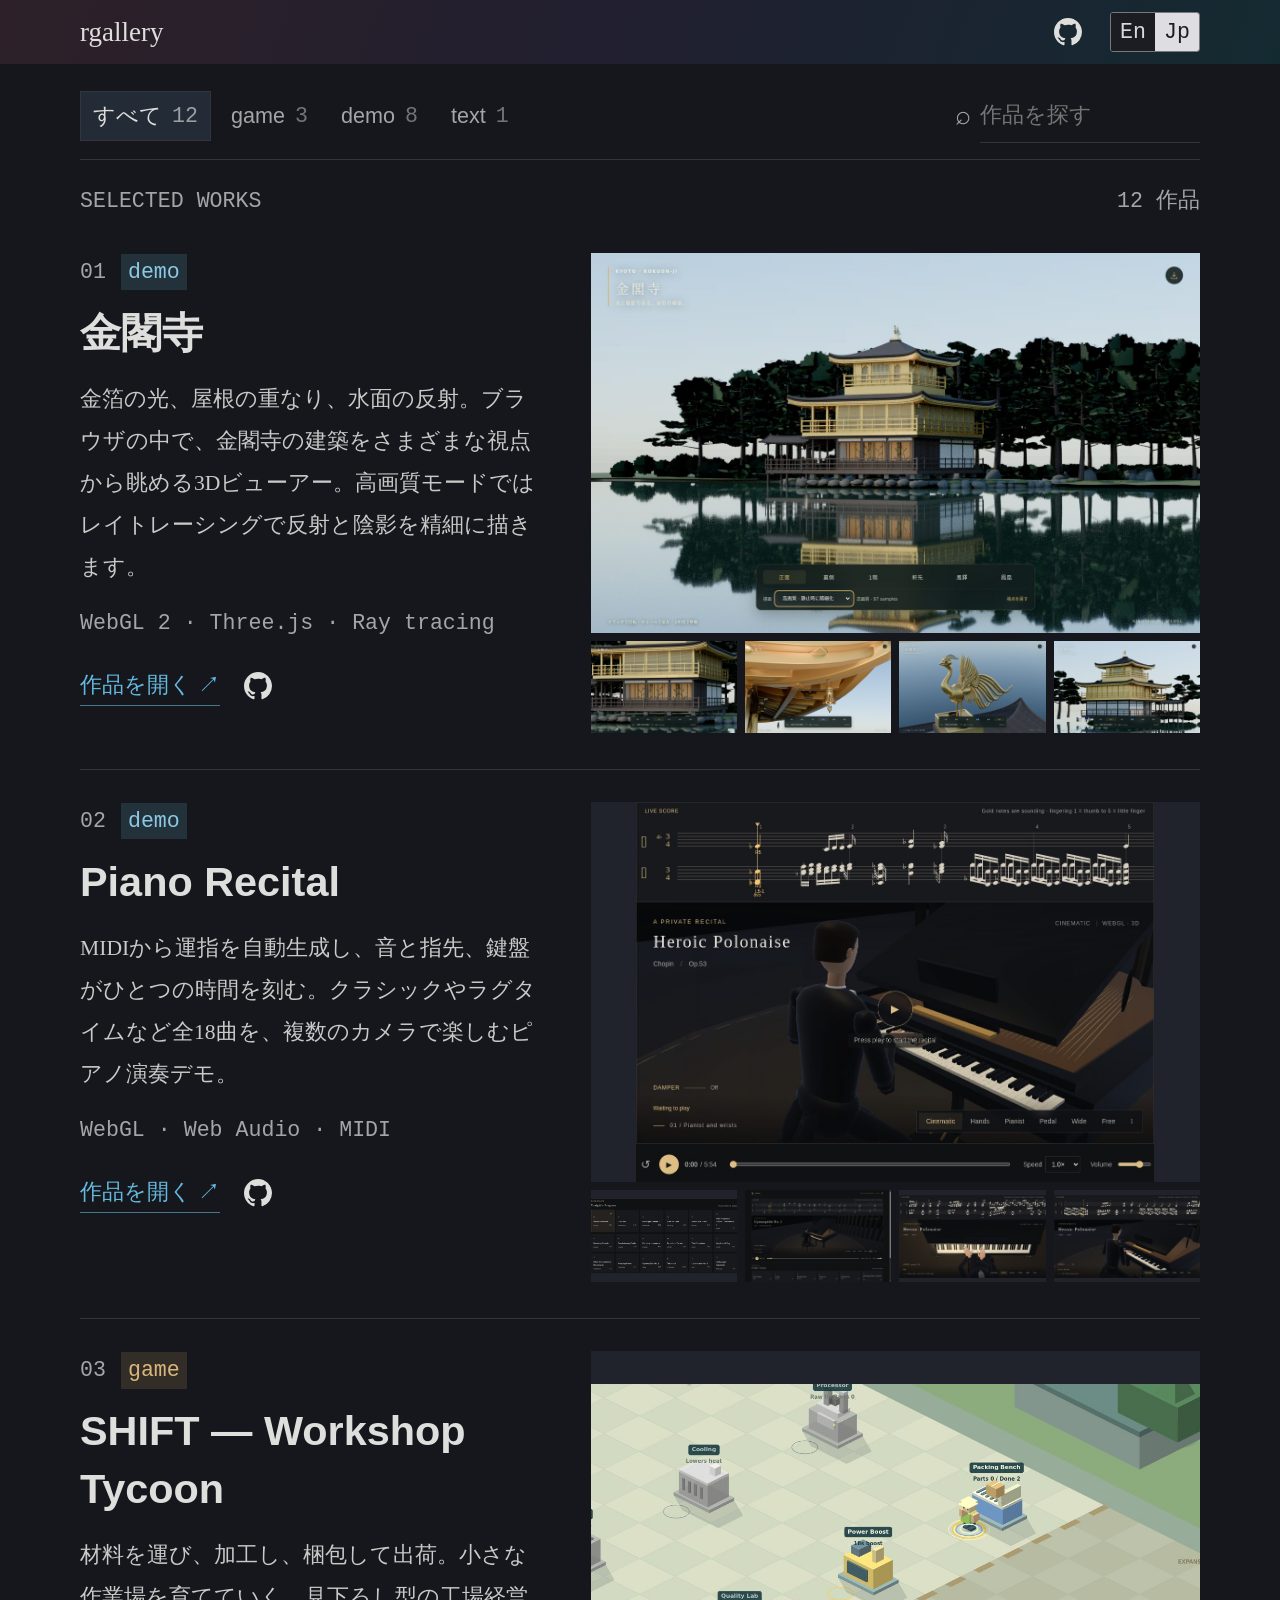
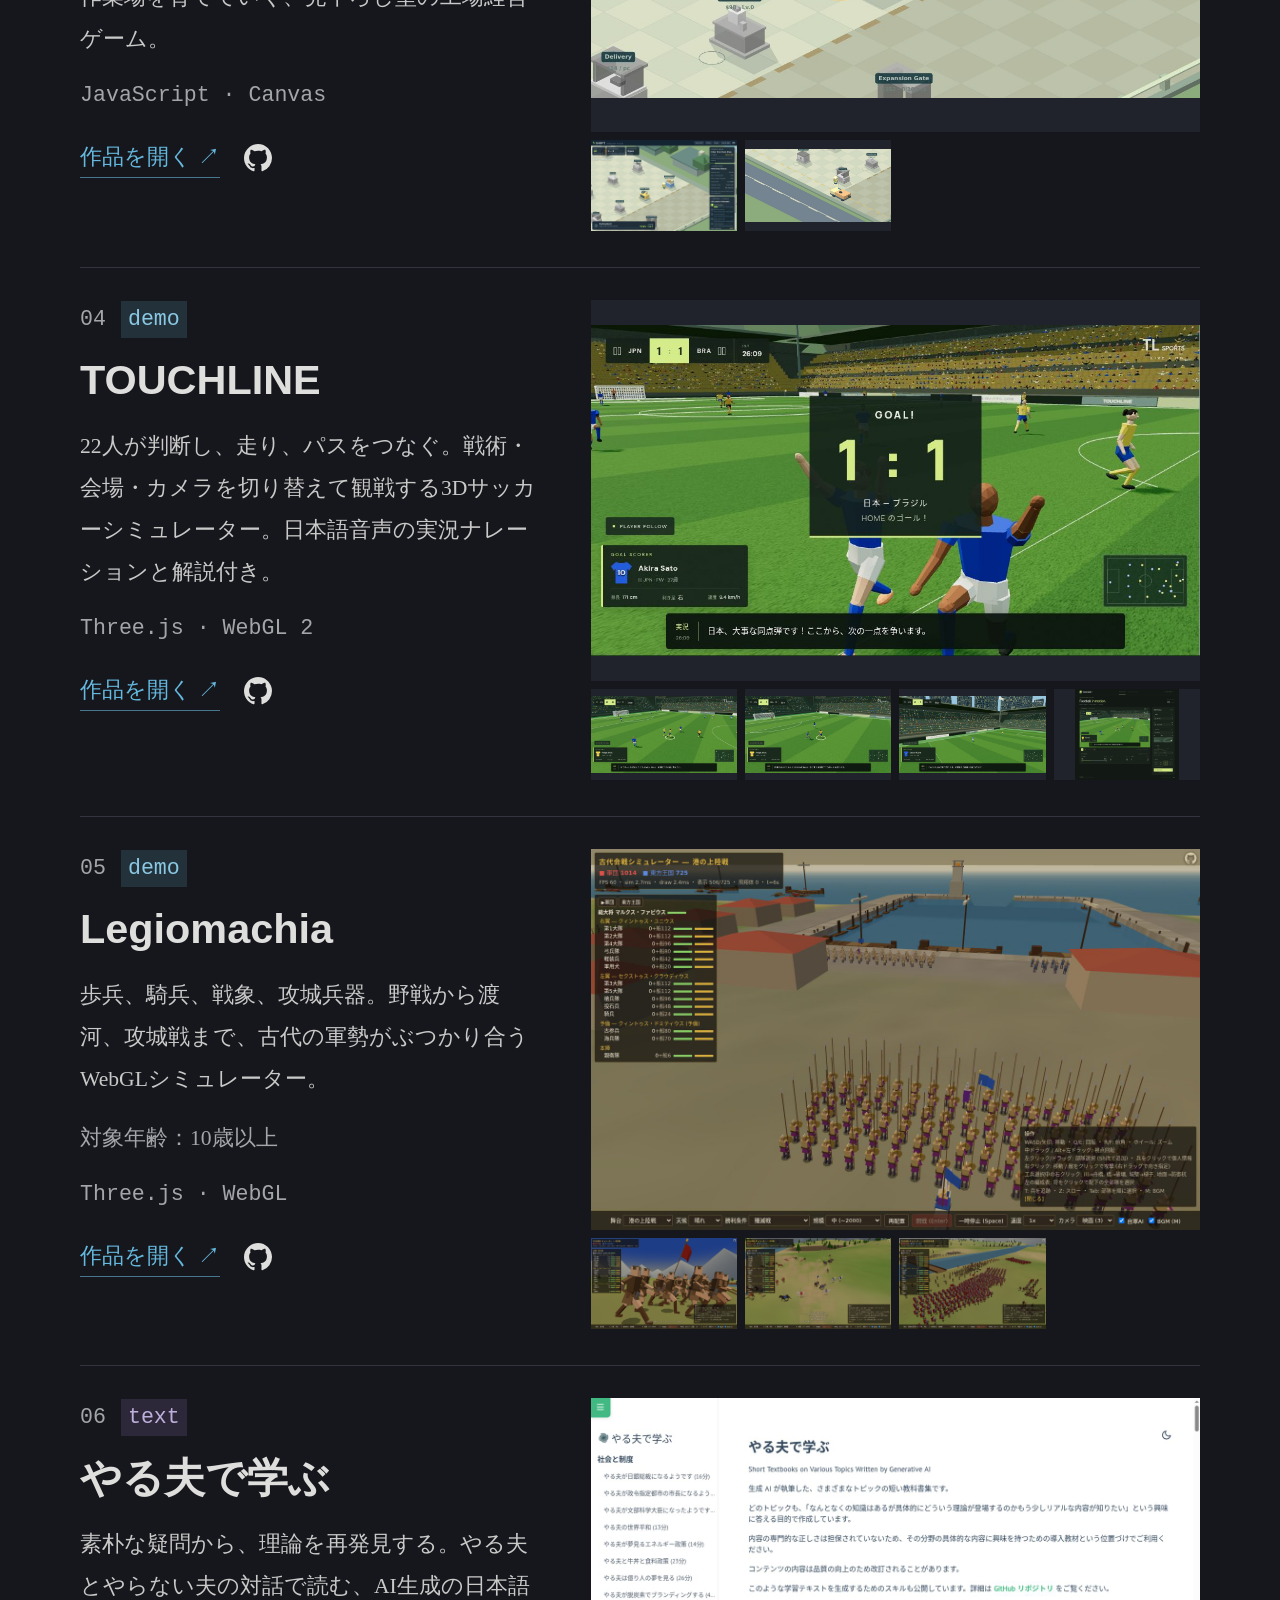
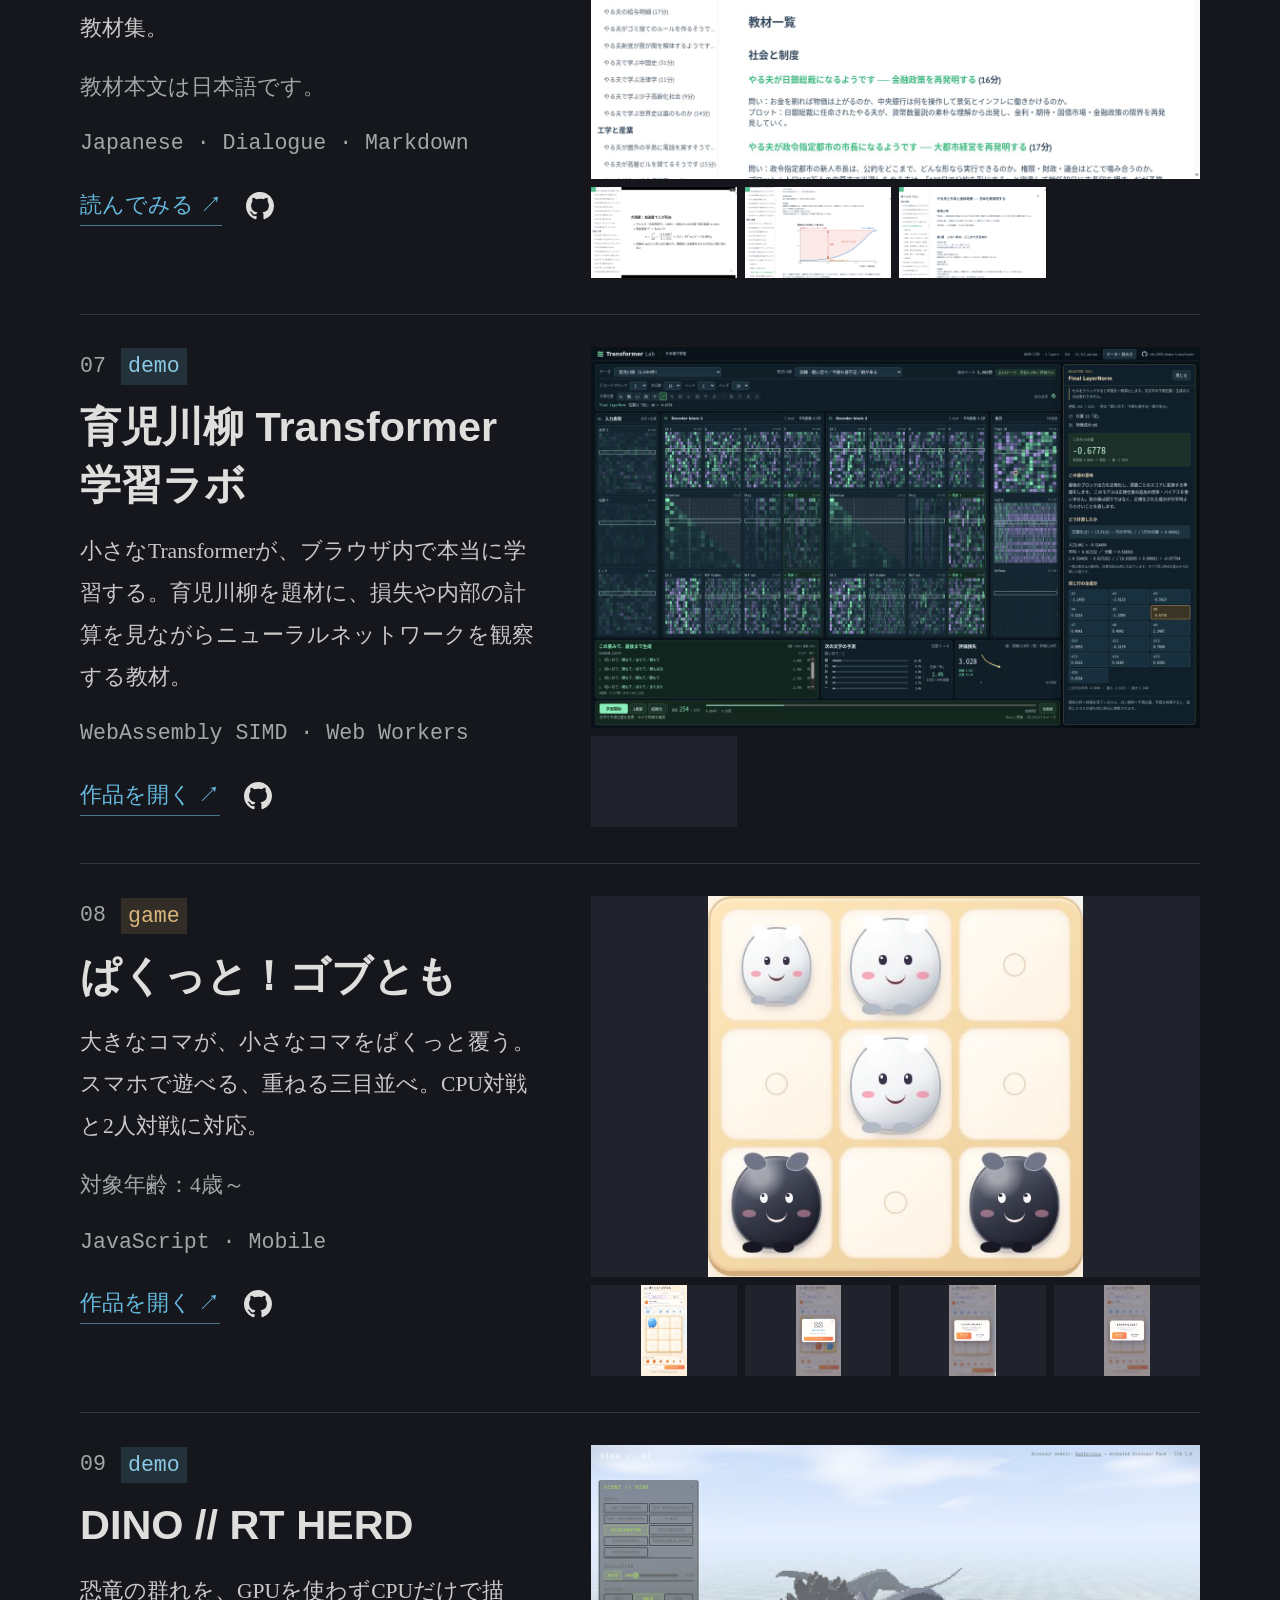
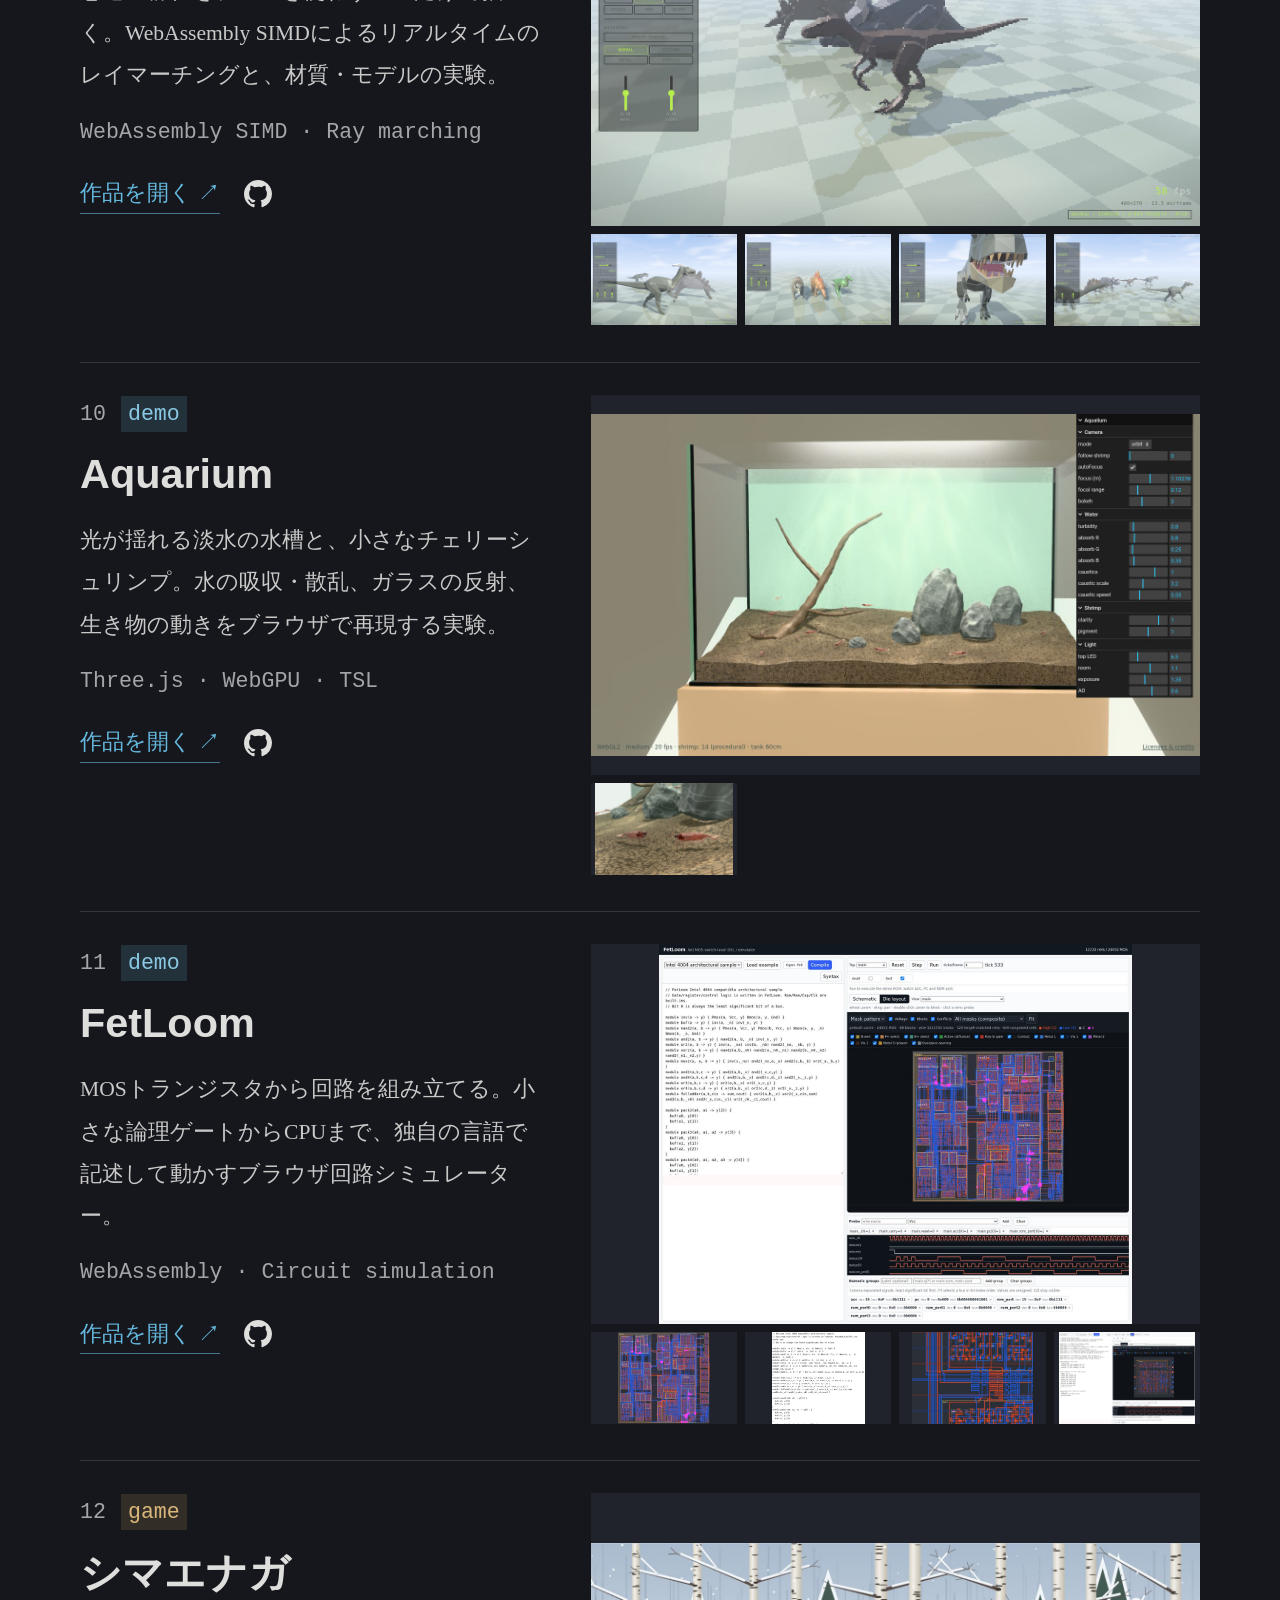
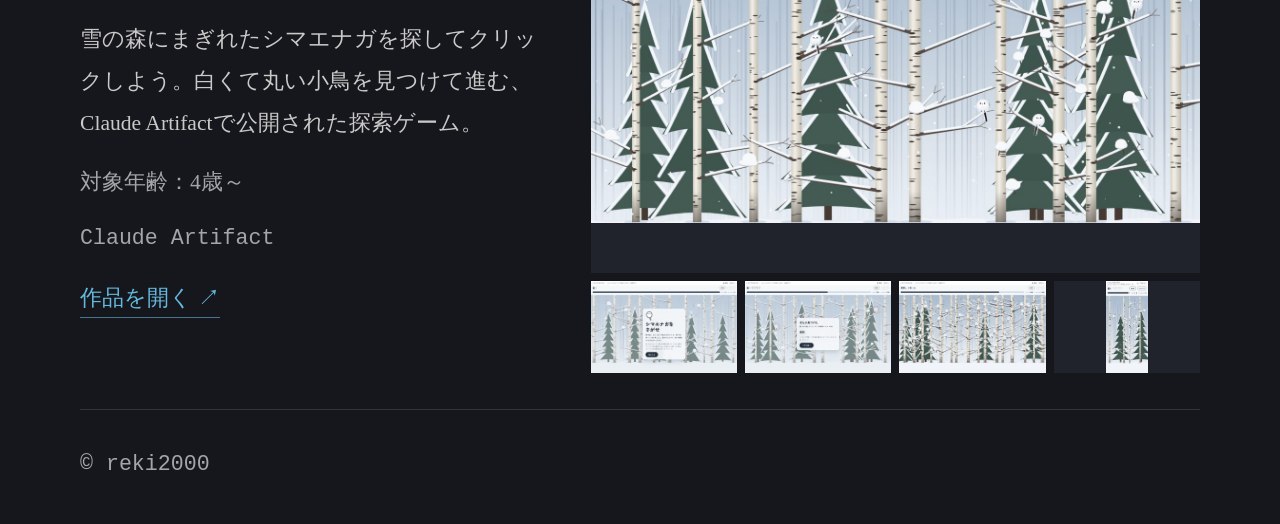
==== commit e29f5cfe: "Point header GitHub link to the repository Co-Authored-By: Claude Haiku 5.5 <noreply@anthropic.com>" ====
--- a/docs/index.html
+++ b/docs/index.html
@@ -7,7 +7,7 @@
 <link rel="stylesheet" href="assets/style.css"><script src="assets/site.js" defer></script></head>
 <body><a class="skip-link" href="#main">本文へ</a><div class="page">
 <header class="site-header"><a class="wordmark" href="index.html">rgallery</a>
-<div class="header-right"><a class="github-link icon-link" href="https://github.com/reki2000" target="_blank" rel="noopener noreferrer" aria-label="reki2000 · GitHub" title="reki2000 · GitHub"><svg viewBox="0 0 16 16" aria-hidden="true" focusable="false"><path fill="currentColor" d="M8 0C3.58 0 0 3.58 0 8c0 3.54 2.29 6.53 5.47 7.59.4.07.55-.17.55-.38 0-.19-.01-.82-.01-1.49-2.01.37-2.53-.49-2.69-.94-.09-.23-.48-.94-.82-1.13-.28-.15-.68-.52-.01-.53.63-.01 1.08.58 1.23.82.72 1.21 1.87.87 2.33.66.07-.52.28-.87.51-1.07-1.78-.2-3.64-.89-3.64-3.95 0-.87.31-1.59.82-2.15-.08-.2-.36-1.02.08-2.12 0 0 .67-.21 2.2.82A7.65 7.65 0 0 1 8 3.86c.68 0 1.36.09 2 .27 1.53-1.04 2.2-.82 2.2-.82.44 1.1.16 1.92.08 2.12.51.56.82 1.27.82 2.15 0 3.07-1.87 3.75-3.65 3.95.29.25.54.73.54 1.48 0 1.07-.01 1.93-.01 2.2 0 .21.15.46.55.38A8.01 8.01 0 0 0 16 8c0-4.42-3.58-8-8-8Z"/></svg></a><nav class="languages" aria-label="表示言語"><a href="en/index.html" lang="en" hreflang="en" aria-label="English">En</a><span aria-current="page" class="active" lang="ja" aria-label="日本語">Jp</span></nav></div></header>
+<div class="header-right"><a class="github-link icon-link" href="https://github.com/reki2000/rgallery" target="_blank" rel="noopener noreferrer" aria-label="rgallery · GitHub" title="rgallery · GitHub"><svg viewBox="0 0 16 16" aria-hidden="true" focusable="false"><path fill="currentColor" d="M8 0C3.58 0 0 3.58 0 8c0 3.54 2.29 6.53 5.47 7.59.4.07.55-.17.55-.38 0-.19-.01-.82-.01-1.49-2.01.37-2.53-.49-2.69-.94-.09-.23-.48-.94-.82-1.13-.28-.15-.68-.52-.01-.53.63-.01 1.08.58 1.23.82.72 1.21 1.87.87 2.33.66.07-.52.28-.87.51-1.07-1.78-.2-3.64-.89-3.64-3.95 0-.87.31-1.59.82-2.15-.08-.2-.36-1.02.08-2.12 0 0 .67-.21 2.2.82A7.65 7.65 0 0 1 8 3.86c.68 0 1.36.09 2 .27 1.53-1.04 2.2-.82 2.2-.82.44 1.1.16 1.92.08 2.12.51.56.82 1.27.82 2.15 0 3.07-1.87 3.75-3.65 3.95.29.25.54.73.54 1.48 0 1.07-.01 1.93-.01 2.2 0 .21.15.46.55.38A8.01 8.01 0 0 0 16 8c0-4.42-3.58-8-8-8Z"/></svg></a><nav class="languages" aria-label="表示言語"><a href="en/index.html" lang="en" hreflang="en" aria-label="English">En</a><span aria-current="page" class="active" lang="ja" aria-label="日本語">Jp</span></nav></div></header>
 <main id="main"><h1 class="sr-only">作品一覧</h1><section class="collection" aria-label="作品一覧"><div class="collection-tools"><nav class="filters" aria-label="種類"><a href="index.html" data-filter="all" class="filter selected" aria-current="page">すべて <span class="mono">12</span></a><a href="game.html" data-filter="game" class="filter " >game <span class="mono">3</span></a><a href="demo.html" data-filter="demo" class="filter " >demo <span class="mono">8</span></a><a href="text.html" data-filter="text" class="filter " >text <span class="mono">1</span></a></nav>
 <div class="search" hidden><label class="sr-only" for="search">作品を探す</label><span aria-hidden="true">⌕</span><input id="search" type="search" placeholder="作品を探す" title="名前・説明・技術で検索"><button class="clear-search" hidden aria-label="検索をクリア">×</button></div></div>
 <div class="collection-heading"><span class="mono">SELECTED WORKS</span><span class="result-count mono" role="status" aria-live="polite">12 作品</span></div>
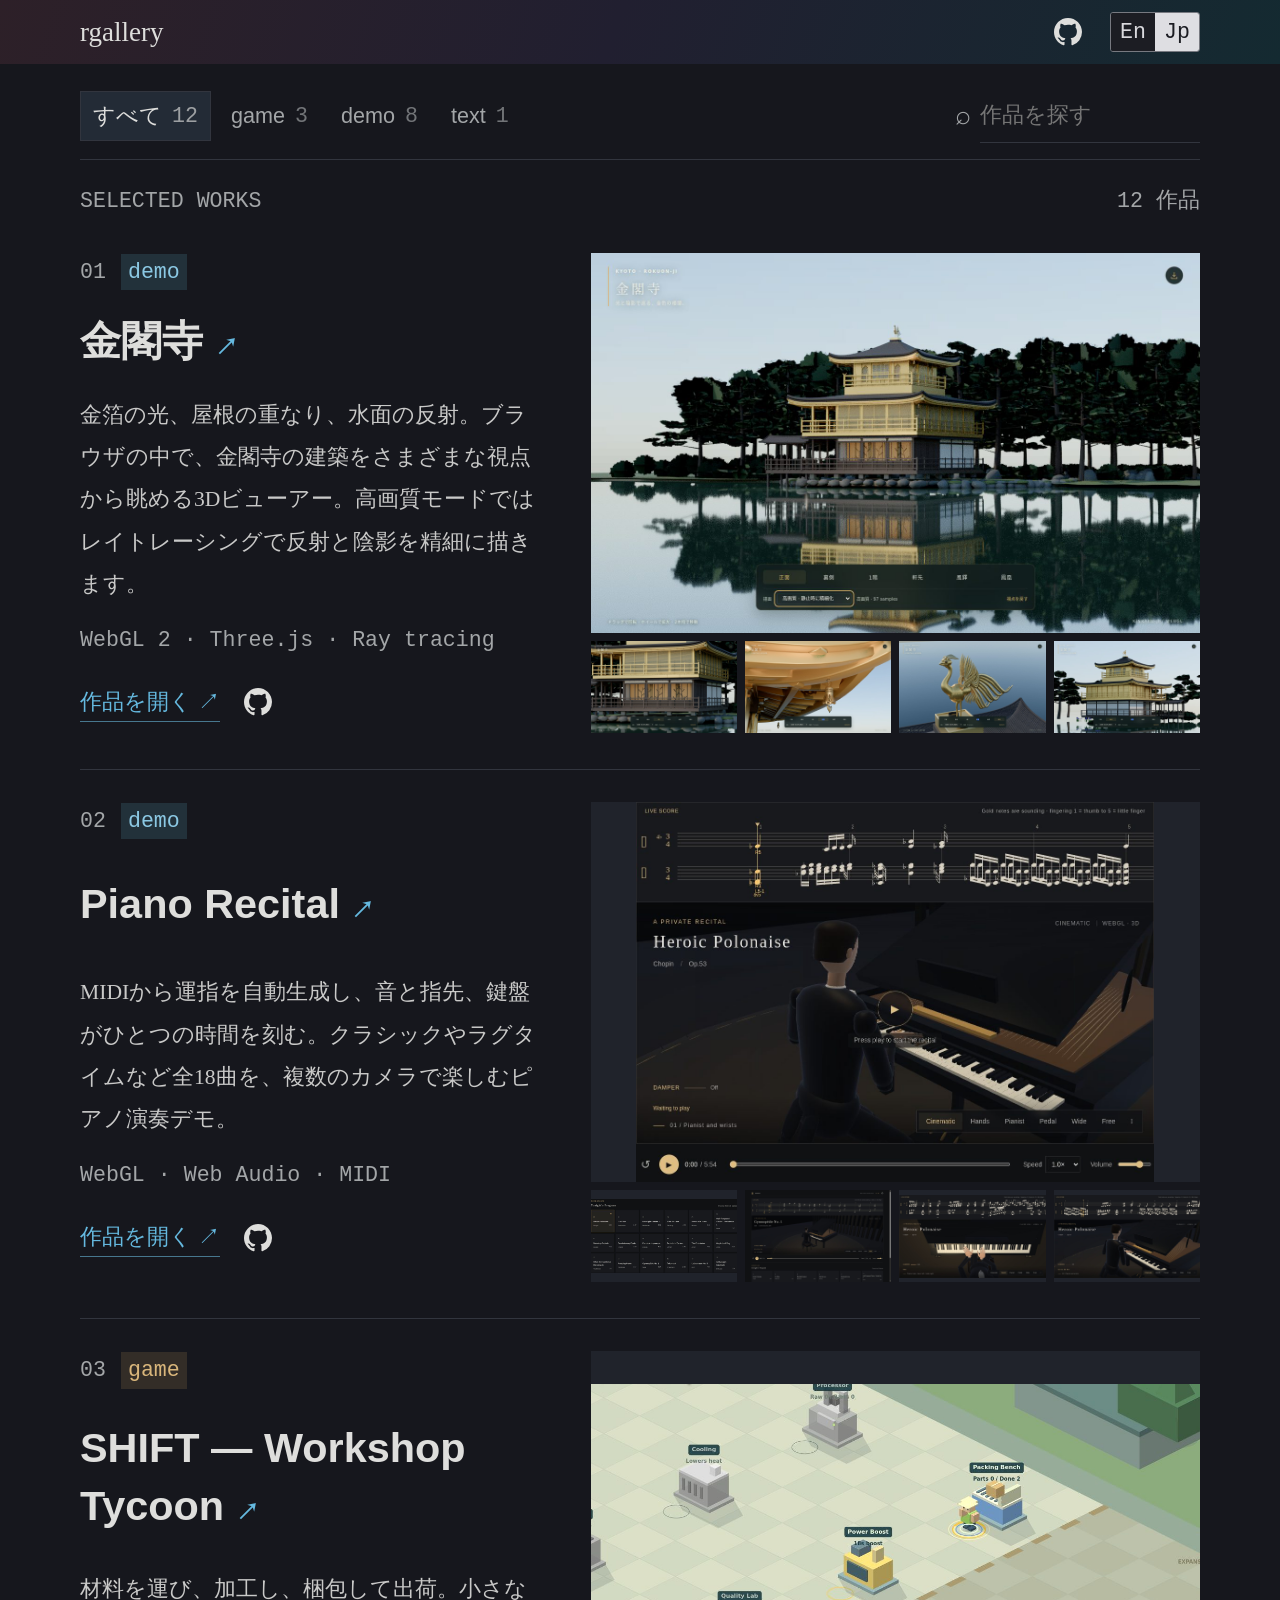
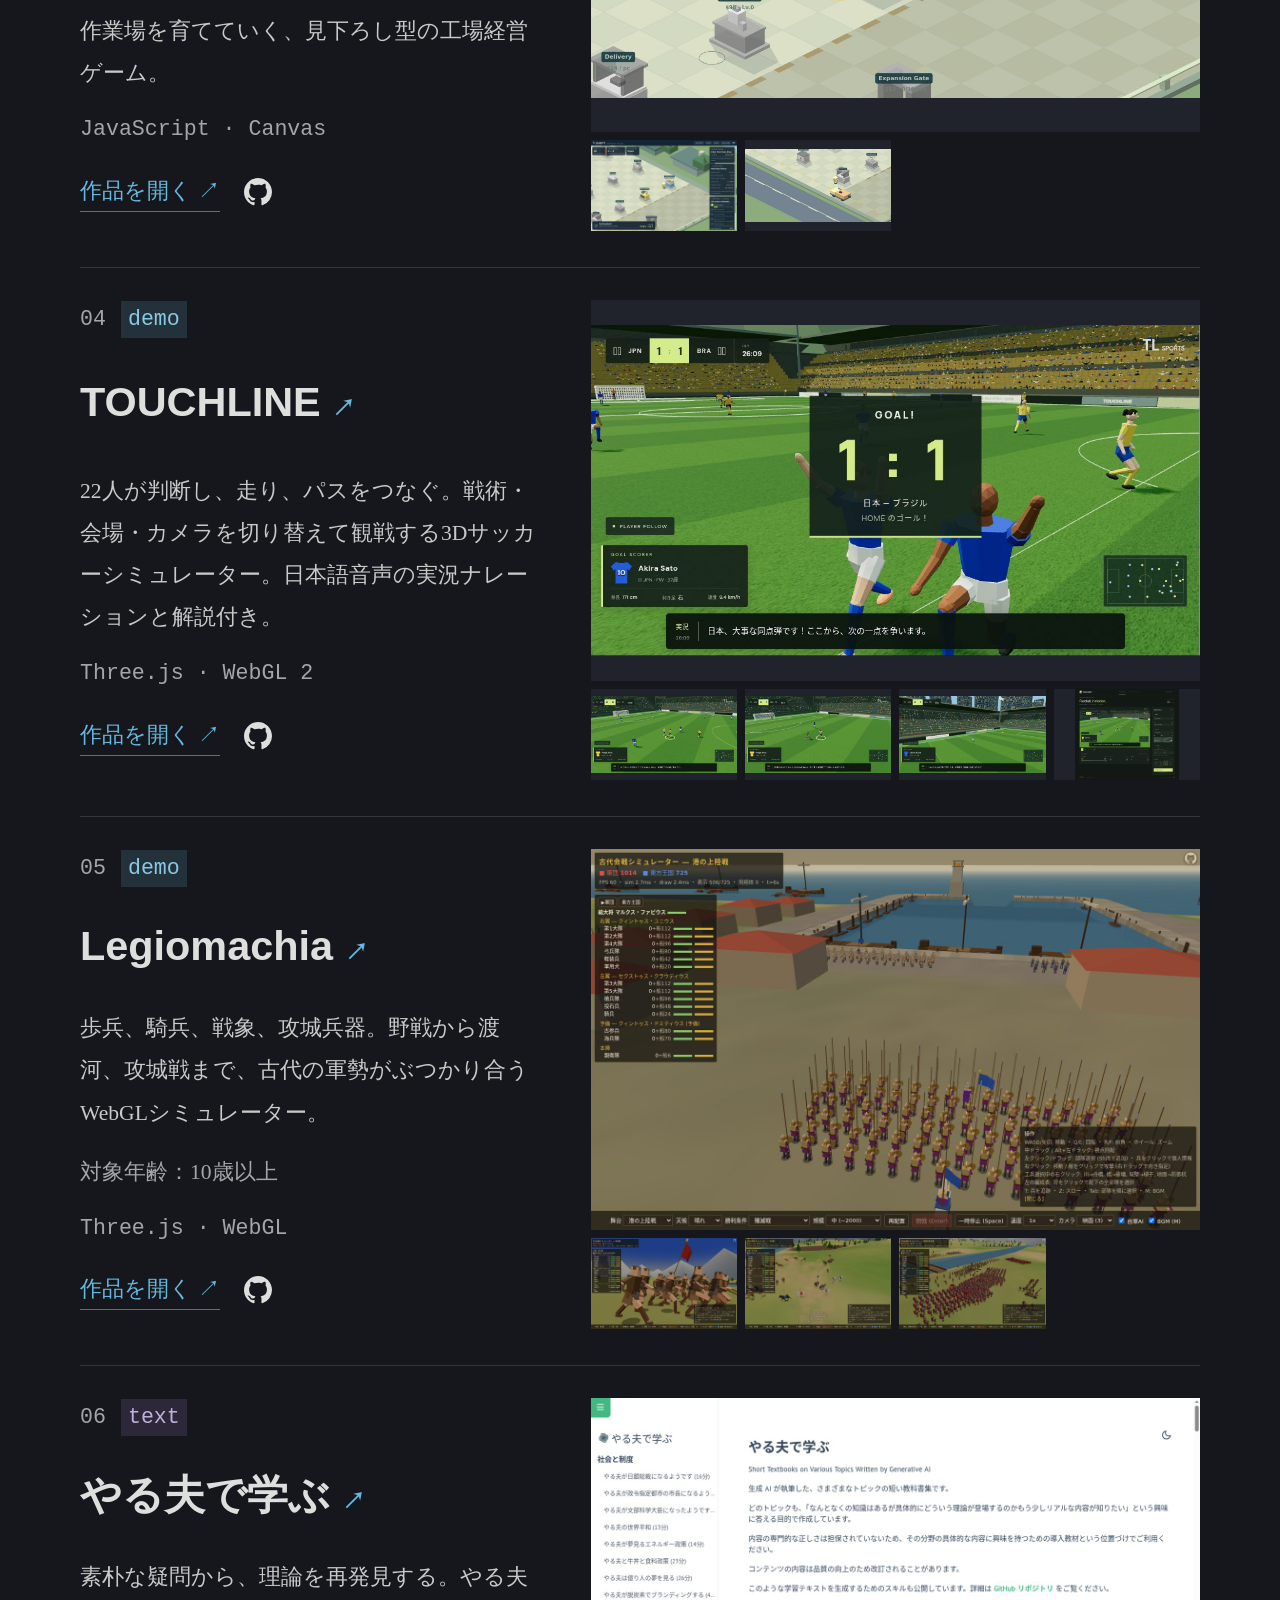
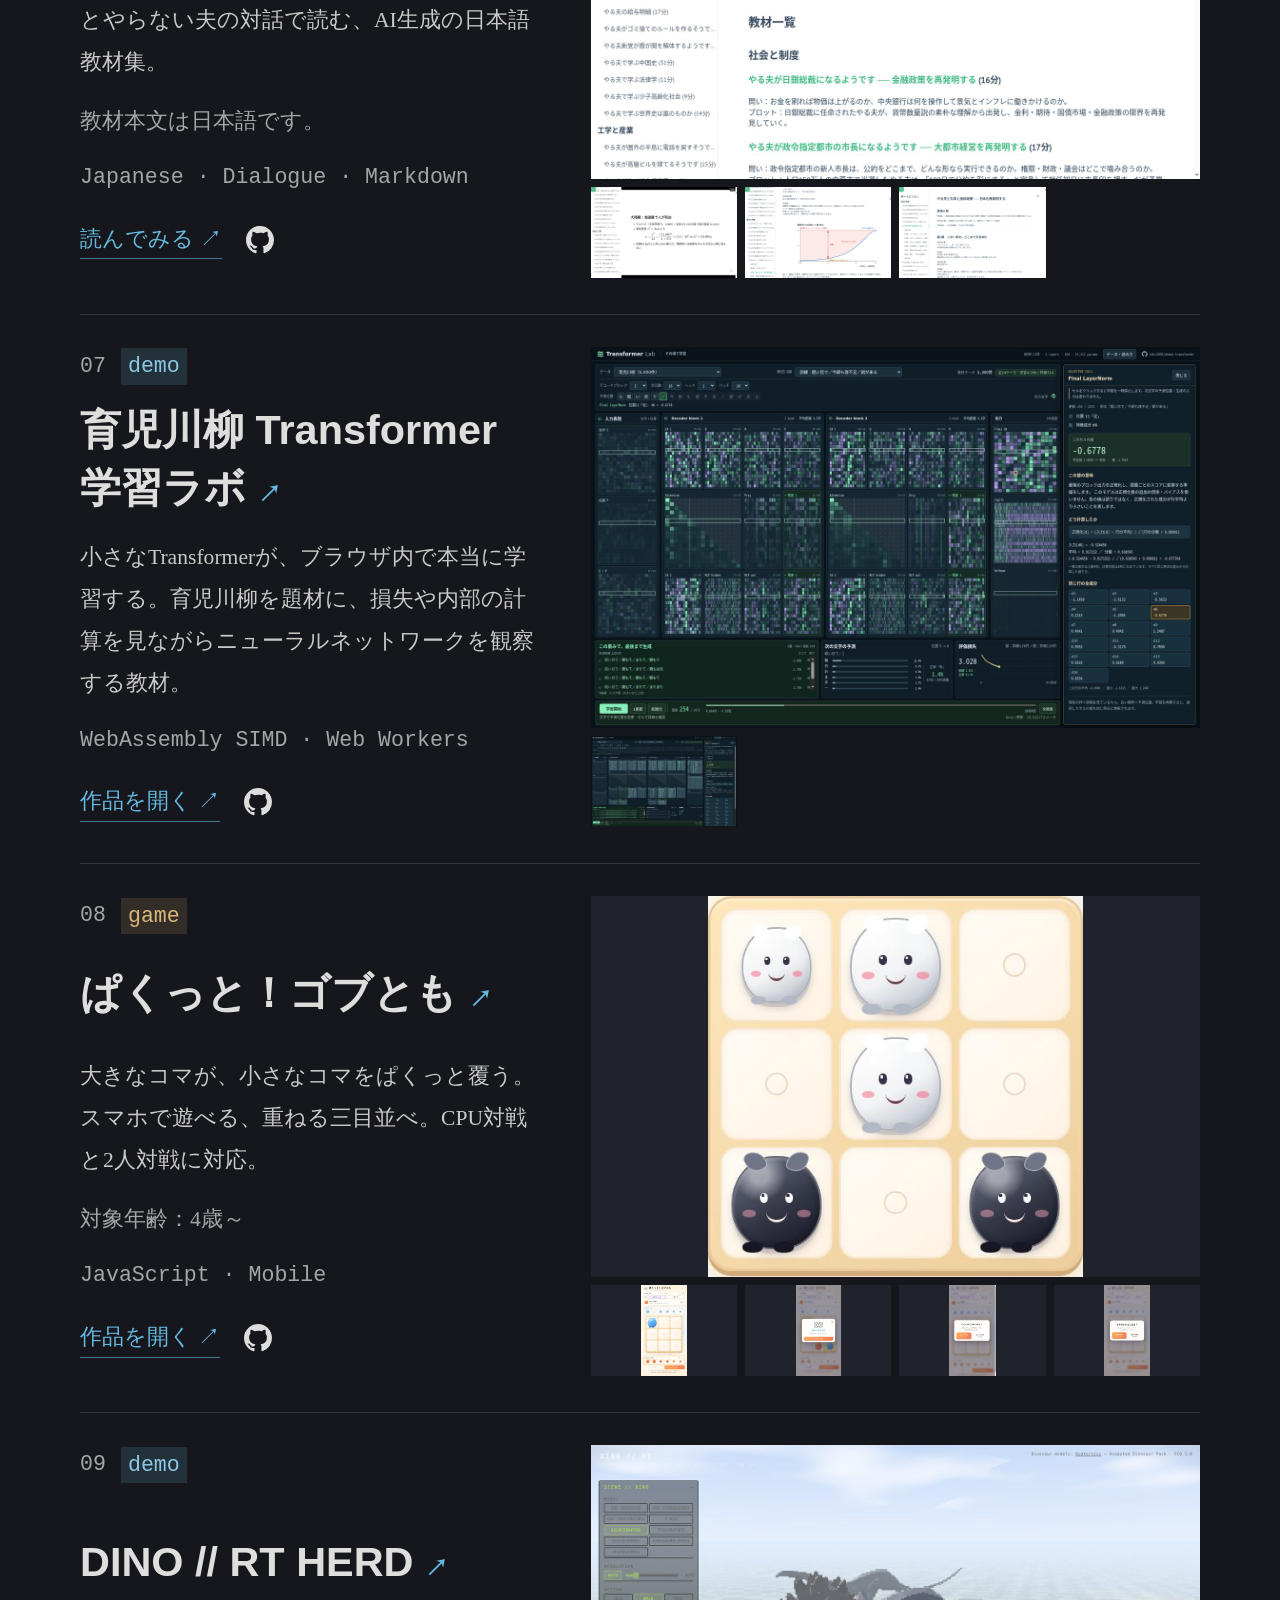
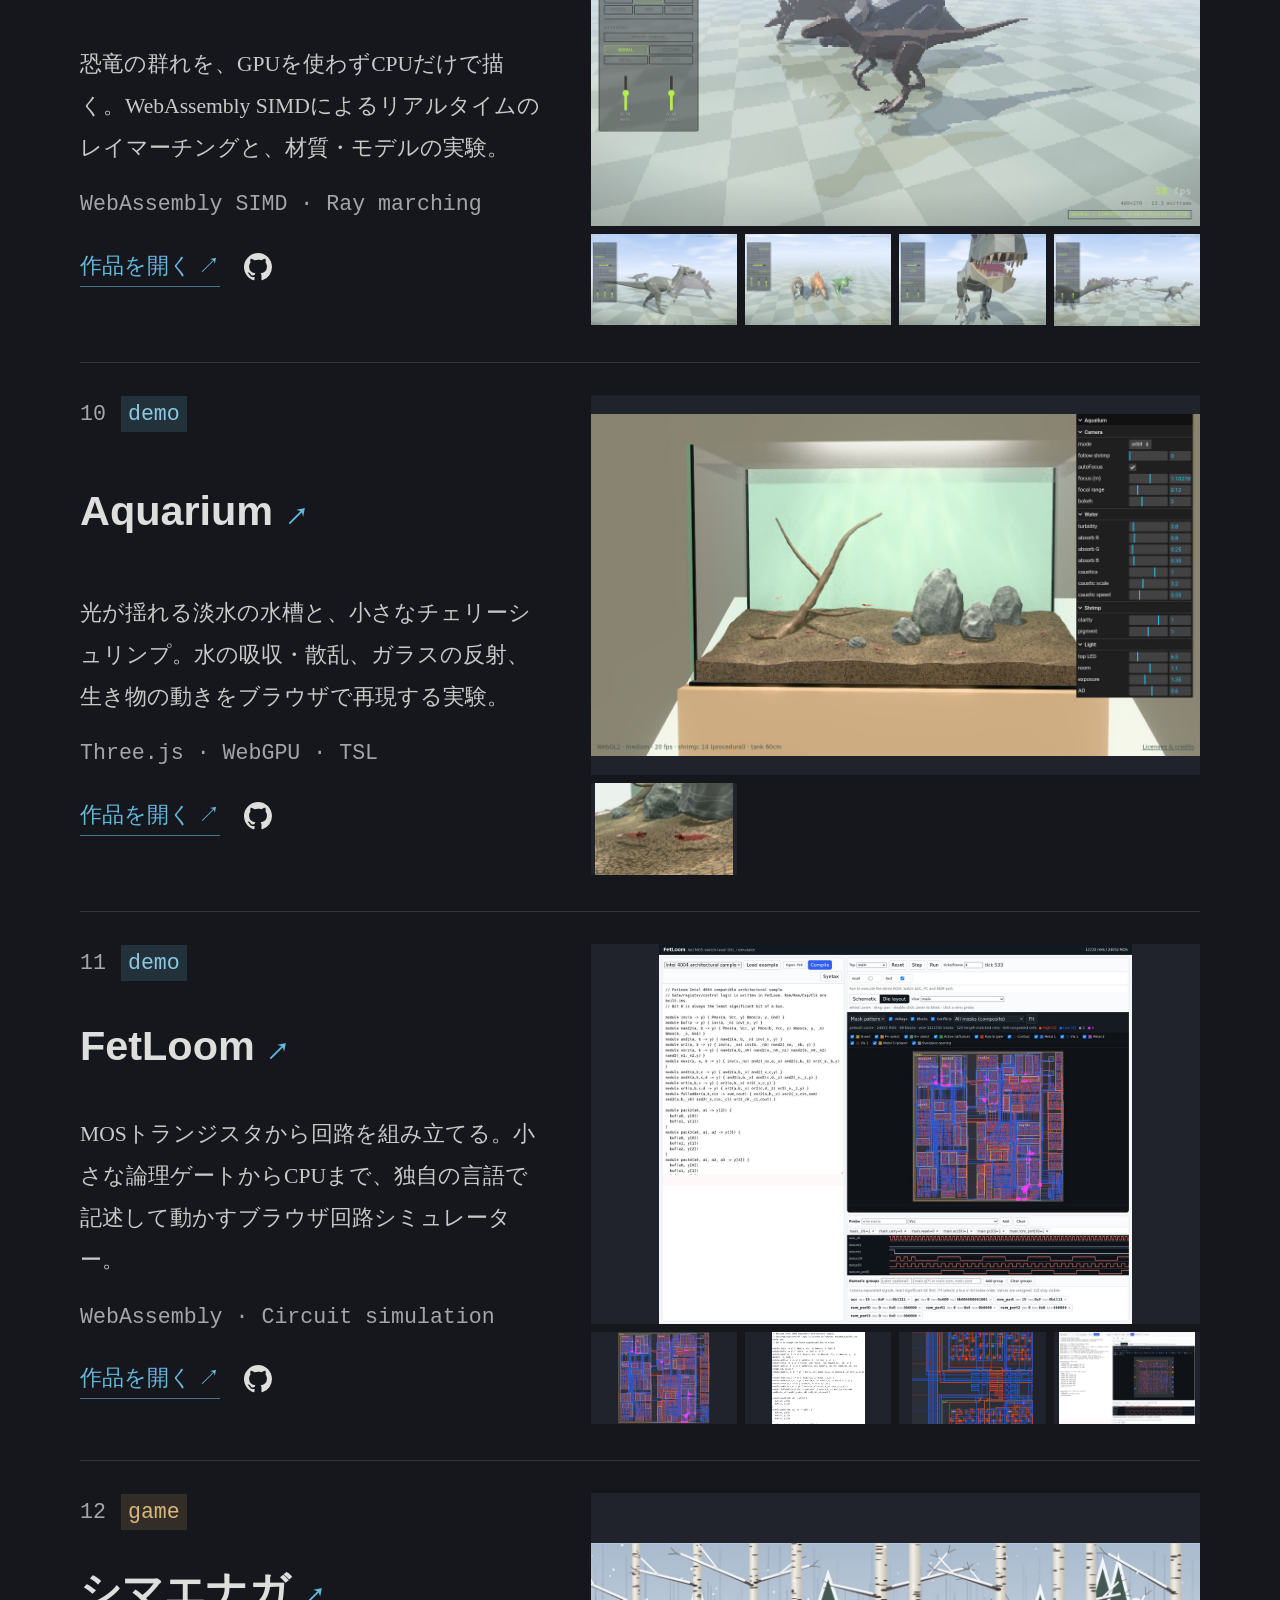
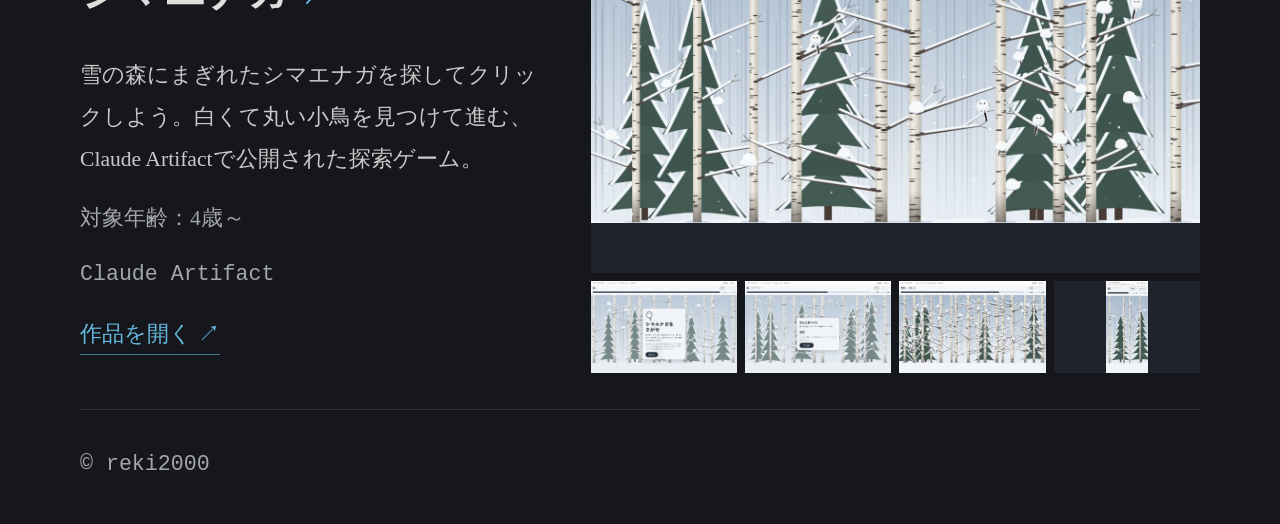
==== commit b18d0136: "Put title first on mobile and link it to the project site Split each project card into head / meta /" ====
--- a/docs/index.html
+++ b/docs/index.html
@@ -12,52 +12,64 @@
 <div class="search" hidden><label class="sr-only" for="search">作品を探す</label><span aria-hidden="true">⌕</span><input id="search" type="search" placeholder="作品を探す" title="名前・説明・技術で検索"><button class="clear-search" hidden aria-label="検索をクリア">×</button></div></div>
 <div class="collection-heading"><span class="mono">SELECTED WORKS</span><span class="result-count mono" role="status" aria-live="polite">12 作品</span></div>
 <div class="project-list" data-category="all" data-works="作品"><article id="project-kinkakuji" class="project" data-tags="demo" data-search="金閣寺 金箔の光、屋根の重なり、水面の反射。ブラウザの中で、金閣寺の建築をさまざまな視点から眺める3dビューアー。高画質モードではレイトレーシングで反射と陰影を精細に描きます。 webgl 2 three.js ray tracing demo">
-      <div class="project-info"><div class="project-meta"><span class="number mono">01</span><span class="tag tag-demo">demo</span></div>
-      <h2>金閣寺</h2><p>金箔の光、屋根の重なり、水面の反射。ブラウザの中で、金閣寺の建築をさまざまな視点から眺める3Dビューアー。高画質モードではレイトレーシングで反射と陰影を精細に描きます。</p>
+      <div class="project-head"><h2><a class="title-link" href="https://reki2000.github.io/demos-kinkakuji/" target="_blank" rel="noopener noreferrer">金閣寺 <span aria-hidden="true">↗</span></a></h2></div>
+      <div class="project-meta"><span class="number mono">01</span><span class="tag tag-demo">demo</span></div>
+      <div class="project-body"><p>金箔の光、屋根の重なり、水面の反射。ブラウザの中で、金閣寺の建築をさまざまな視点から眺める3Dビューアー。高画質モードではレイトレーシングで反射と陰影を精細に描きます。</p>
       <div class="technologies mono">WebGL 2 · Three.js · Ray tracing</div><div class="project-links"><a class="open-link" href="https://reki2000.github.io/demos-kinkakuji/" target="_blank" rel="noopener noreferrer">作品を開く <span aria-hidden="true">↗</span></a><a class="repository-link icon-link" href="https://github.com/reki2000/demos-kinkakuji" target="_blank" rel="noopener noreferrer" aria-label="金閣寺 · GitHub" title="金閣寺 · GitHub"><svg viewBox="0 0 16 16" aria-hidden="true" focusable="false"><path fill="currentColor" d="M8 0C3.58 0 0 3.58 0 8c0 3.54 2.29 6.53 5.47 7.59.4.07.55-.17.55-.38 0-.19-.01-.82-.01-1.49-2.01.37-2.53-.49-2.69-.94-.09-.23-.48-.94-.82-1.13-.28-.15-.68-.52-.01-.53.63-.01 1.08.58 1.23.82.72 1.21 1.87.87 2.33.66.07-.52.28-.87.51-1.07-1.78-.2-3.64-.89-3.64-3.95 0-.87.31-1.59.82-2.15-.08-.2-.36-1.02.08-2.12 0 0 .67-.21 2.2.82A7.65 7.65 0 0 1 8 3.86c.68 0 1.36.09 2 .27 1.53-1.04 2.2-.82 2.2-.82.44 1.1.16 1.92.08 2.12.51.56.82 1.27.82 2.15 0 3.07-1.87 3.75-3.65 3.95.29.25.54.73.54 1.48 0 1.07-.01 1.93-.01 2.2 0 .21.15.46.55.38A8.01 8.01 0 0 0 16 8c0-4.42-3.58-8-8-8Z"/></svg></a></div></div>
       <div class="project-preview"><a href="assets/projects/kinkakuji/images/bbafd30887756fbfefd7.jpg" class="preview-shot screenshot-link shot-0" data-gallery="kinkakuji" data-caption="正面と水面の反射" aria-label="画像を拡大: 正面と水面の反射" ><img src="assets/projects/kinkakuji/images/bbafd30887756fbfefd7.jpg" alt="正面と水面の反射" loading="lazy" decoding="async"></a><a href="assets/projects/kinkakuji/images/40eb059ac54685e63260.jpg" class="preview-shot screenshot-link shot-1" data-gallery="kinkakuji" data-caption="1階の壁画と回廊" aria-label="画像を拡大: 1階の壁画と回廊" ><img src="assets/projects/kinkakuji/images/40eb059ac54685e63260.jpg" alt="1階の壁画と回廊" loading="lazy" decoding="async"></a><a href="assets/projects/kinkakuji/images/900a9c59b5b9c751bec2.jpg" class="preview-shot screenshot-link shot-2" data-gallery="kinkakuji" data-caption="軒先と風鐸" aria-label="画像を拡大: 軒先と風鐸" ><img src="assets/projects/kinkakuji/images/900a9c59b5b9c751bec2.jpg" alt="軒先と風鐸" loading="lazy" decoding="async"></a><a href="assets/projects/kinkakuji/images/5cd1f772769528ccbc5f.jpg" class="preview-shot screenshot-link shot-3" data-gallery="kinkakuji" data-caption="屋根の鳳凰" aria-label="画像を拡大: 屋根の鳳凰" ><img src="assets/projects/kinkakuji/images/5cd1f772769528ccbc5f.jpg" alt="屋根の鳳凰" loading="lazy" decoding="async"></a><a href="assets/projects/kinkakuji/images/a130f396a6bf901be2d5.jpg" class="preview-shot screenshot-link shot-4" data-gallery="kinkakuji" data-caption="裏側からの眺め" aria-label="画像を拡大: 裏側からの眺め" ><img src="assets/projects/kinkakuji/images/a130f396a6bf901be2d5.jpg" alt="裏側からの眺め" loading="lazy" decoding="async"></a></div></article><article id="project-pianist" class="project" data-tags="demo" data-search="piano recital midiから運指を自動生成し、音と指先、鍵盤がひとつの時間を刻む。クラシックやラグタイムなど全18曲を、複数のカメラで楽しむピアノ演奏デモ。 webgl web audio midi demo">
-      <div class="project-info"><div class="project-meta"><span class="number mono">02</span><span class="tag tag-demo">demo</span></div>
-      <h2>Piano Recital</h2><p>MIDIから運指を自動生成し、音と指先、鍵盤がひとつの時間を刻む。クラシックやラグタイムなど全18曲を、複数のカメラで楽しむピアノ演奏デモ。</p>
+      <div class="project-head"><h2><a class="title-link" href="https://reki2000.github.io/demos-pianist/" target="_blank" rel="noopener noreferrer">Piano Recital <span aria-hidden="true">↗</span></a></h2></div>
+      <div class="project-meta"><span class="number mono">02</span><span class="tag tag-demo">demo</span></div>
+      <div class="project-body"><p>MIDIから運指を自動生成し、音と指先、鍵盤がひとつの時間を刻む。クラシックやラグタイムなど全18曲を、複数のカメラで楽しむピアノ演奏デモ。</p>
       <div class="technologies mono">WebGL · Web Audio · MIDI</div><div class="project-links"><a class="open-link" href="https://reki2000.github.io/demos-pianist/" target="_blank" rel="noopener noreferrer">作品を開く <span aria-hidden="true">↗</span></a><a class="repository-link icon-link" href="https://github.com/reki2000/demos-pianist" target="_blank" rel="noopener noreferrer" aria-label="Piano Recital · GitHub" title="Piano Recital · GitHub"><svg viewBox="0 0 16 16" aria-hidden="true" focusable="false"><path fill="currentColor" d="M8 0C3.58 0 0 3.58 0 8c0 3.54 2.29 6.53 5.47 7.59.4.07.55-.17.55-.38 0-.19-.01-.82-.01-1.49-2.01.37-2.53-.49-2.69-.94-.09-.23-.48-.94-.82-1.13-.28-.15-.68-.52-.01-.53.63-.01 1.08.58 1.23.82.72 1.21 1.87.87 2.33.66.07-.52.28-.87.51-1.07-1.78-.2-3.64-.89-3.64-3.95 0-.87.31-1.59.82-2.15-.08-.2-.36-1.02.08-2.12 0 0 .67-.21 2.2.82A7.65 7.65 0 0 1 8 3.86c.68 0 1.36.09 2 .27 1.53-1.04 2.2-.82 2.2-.82.44 1.1.16 1.92.08 2.12.51.56.82 1.27.82 2.15 0 3.07-1.87 3.75-3.65 3.95.29.25.54.73.54 1.48 0 1.07-.01 1.93-.01 2.2 0 .21.15.46.55.38A8.01 8.01 0 0 0 16 8c0-4.42-3.58-8-8-8Z"/></svg></a></div></div>
       <div class="project-preview"><a href="assets/projects/pianist/images/56cb00e380f5f61ce0f1.jpg" class="preview-shot screenshot-link shot-0" data-gallery="pianist" data-caption="英雄ポロネーズ・楽譜、演奏とプレイヤー操作" aria-label="画像を拡大: 英雄ポロネーズ・楽譜、演奏とプレイヤー操作" ><img src="assets/projects/pianist/images/56cb00e380f5f61ce0f1.jpg" alt="英雄ポロネーズ・楽譜、演奏とプレイヤー操作" loading="lazy" decoding="async"></a><a href="assets/projects/pianist/images/da84420dd699cf44e0b8.jpg" class="preview-shot screenshot-link shot-1" data-gallery="pianist" data-caption="収録18曲の一覧" aria-label="画像を拡大: 収録18曲の一覧" ><img src="assets/projects/pianist/images/da84420dd699cf44e0b8.jpg" alt="収録18曲の一覧" loading="lazy" decoding="async"></a><a href="assets/projects/pianist/images/9df2aa948b6a42879a92.jpg" class="preview-shot screenshot-link shot-2" data-gallery="pianist" data-caption="楽譜・演奏・操作パネルを含む全画面" aria-label="画像を拡大: 楽譜・演奏・操作パネルを含む全画面" ><img src="assets/projects/pianist/images/9df2aa948b6a42879a92.jpg" alt="楽譜・演奏・操作パネルを含む全画面" loading="lazy" decoding="async"></a><a href="assets/projects/pianist/images/5975b1fbbb079f7eafb2.jpg" class="preview-shot screenshot-link shot-3" data-gallery="pianist" data-caption="自動生成した運指・手元の視点" aria-label="画像を拡大: 自動生成した運指・手元の視点" ><img src="assets/projects/pianist/images/5975b1fbbb079f7eafb2.jpg" alt="自動生成した運指・手元の視点" loading="lazy" decoding="async"></a><a href="assets/projects/pianist/images/4a7bf942c2901a3f6448.jpg" class="preview-shot screenshot-link shot-4" data-gallery="pianist" data-caption="英雄ポロネーズ・楽譜と演奏" aria-label="画像を拡大: 英雄ポロネーズ・楽譜と演奏" ><img src="assets/projects/pianist/images/4a7bf942c2901a3f6448.jpg" alt="英雄ポロネーズ・楽譜と演奏" loading="lazy" decoding="async"></a><a href="assets/projects/pianist/images/bc651e240976e0a58edc.jpg" class="preview-shot screenshot-link shot-5" data-gallery="pianist" data-caption="スマホ・楽譜と演奏" aria-label="画像を拡大: スマホ・楽譜と演奏" hidden></a><a href="assets/projects/pianist/images/d4d1ab14e95d66df1081.jpg" class="preview-shot screenshot-link shot-6" data-gallery="pianist" data-caption="スマホ・楽譜と手元" aria-label="画像を拡大: スマホ・楽譜と手元" hidden></a><a href="assets/projects/pianist/images/583b21f9a7ab3e2455a9.jpg" class="preview-shot screenshot-link shot-7" data-gallery="pianist" data-caption="トルコ行進曲・楽譜と演奏" aria-label="画像を拡大: トルコ行進曲・楽譜と演奏" hidden></a></div></article><article id="project-shift" class="project" data-tags="game" data-search="shift — workshop tycoon 材料を運び、加工し、梱包して出荷。小さな作業場を育てていく、見下ろし型の工場経営ゲーム。 javascript canvas game">
-      <div class="project-info"><div class="project-meta"><span class="number mono">03</span><span class="tag tag-game">game</span></div>
-      <h2>SHIFT — Workshop Tycoon</h2><p>材料を運び、加工し、梱包して出荷。小さな作業場を育てていく、見下ろし型の工場経営ゲーム。</p>
+      <div class="project-head"><h2><a class="title-link" href="https://reki2000.github.io/demos-worker/" target="_blank" rel="noopener noreferrer">SHIFT — Workshop Tycoon <span aria-hidden="true">↗</span></a></h2></div>
+      <div class="project-meta"><span class="number mono">03</span><span class="tag tag-game">game</span></div>
+      <div class="project-body"><p>材料を運び、加工し、梱包して出荷。小さな作業場を育てていく、見下ろし型の工場経営ゲーム。</p>
       <div class="technologies mono">JavaScript · Canvas</div><div class="project-links"><a class="open-link" href="https://reki2000.github.io/demos-worker/" target="_blank" rel="noopener noreferrer">作品を開く <span aria-hidden="true">↗</span></a><a class="repository-link icon-link" href="https://github.com/reki2000/demos-worker" target="_blank" rel="noopener noreferrer" aria-label="SHIFT — Workshop Tycoon · GitHub" title="SHIFT — Workshop Tycoon · GitHub"><svg viewBox="0 0 16 16" aria-hidden="true" focusable="false"><path fill="currentColor" d="M8 0C3.58 0 0 3.58 0 8c0 3.54 2.29 6.53 5.47 7.59.4.07.55-.17.55-.38 0-.19-.01-.82-.01-1.49-2.01.37-2.53-.49-2.69-.94-.09-.23-.48-.94-.82-1.13-.28-.15-.68-.52-.01-.53.63-.01 1.08.58 1.23.82.72 1.21 1.87.87 2.33.66.07-.52.28-.87.51-1.07-1.78-.2-3.64-.89-3.64-3.95 0-.87.31-1.59.82-2.15-.08-.2-.36-1.02.08-2.12 0 0 .67-.21 2.2.82A7.65 7.65 0 0 1 8 3.86c.68 0 1.36.09 2 .27 1.53-1.04 2.2-.82 2.2-.82.44 1.1.16 1.92.08 2.12.51.56.82 1.27.82 2.15 0 3.07-1.87 3.75-3.65 3.95.29.25.54.73.54 1.48 0 1.07-.01 1.93-.01 2.2 0 .21.15.46.55.38A8.01 8.01 0 0 0 16 8c0-4.42-3.58-8-8-8Z"/></svg></a></div></div>
       <div class="project-preview"><a href="assets/projects/shift/images/bd65cfd5ac6fcfdffb1b.jpg" class="preview-shot screenshot-link shot-0" data-gallery="shift" data-caption="作業場での加工・梱包" aria-label="画像を拡大: 作業場での加工・梱包" ><img src="assets/projects/shift/images/bd65cfd5ac6fcfdffb1b.jpg" alt="作業場での加工・梱包" loading="lazy" decoding="async"></a><a href="assets/projects/shift/images/bcfa1e513889536100d5.jpg" class="preview-shot screenshot-link shot-1" data-gallery="shift" data-caption="作業場の画面全体" aria-label="画像を拡大: 作業場の画面全体" ><img src="assets/projects/shift/images/bcfa1e513889536100d5.jpg" alt="作業場の画面全体" loading="lazy" decoding="async"></a><a href="assets/projects/shift/images/961adf9319c478b05d92.jpg" class="preview-shot screenshot-link shot-2" data-gallery="shift" data-caption="出荷の場面" aria-label="画像を拡大: 出荷の場面" ><img src="assets/projects/shift/images/961adf9319c478b05d92.jpg" alt="出荷の場面" loading="lazy" decoding="async"></a></div></article><article id="project-touchline" class="project" data-tags="demo" data-search="touchline 22人が判断し、走り、パスをつなぐ。戦術・会場・カメラを切り替えて観戦する3dサッカーシミュレーター。日本語音声の実況ナレーションと解説付き。 three.js webgl 2 demo">
-      <div class="project-info"><div class="project-meta"><span class="number mono">04</span><span class="tag tag-demo">demo</span></div>
-      <h2>TOUCHLINE</h2><p>22人が判断し、走り、パスをつなぐ。戦術・会場・カメラを切り替えて観戦する3Dサッカーシミュレーター。日本語音声の実況ナレーションと解説付き。</p>
+      <div class="project-head"><h2><a class="title-link" href="https://reki2000.github.io/demos-soccer/" target="_blank" rel="noopener noreferrer">TOUCHLINE <span aria-hidden="true">↗</span></a></h2></div>
+      <div class="project-meta"><span class="number mono">04</span><span class="tag tag-demo">demo</span></div>
+      <div class="project-body"><p>22人が判断し、走り、パスをつなぐ。戦術・会場・カメラを切り替えて観戦する3Dサッカーシミュレーター。日本語音声の実況ナレーションと解説付き。</p>
       <div class="technologies mono">Three.js · WebGL 2</div><div class="project-links"><a class="open-link" href="https://reki2000.github.io/demos-soccer/" target="_blank" rel="noopener noreferrer">作品を開く <span aria-hidden="true">↗</span></a><a class="repository-link icon-link" href="https://github.com/reki2000/demos-soccer" target="_blank" rel="noopener noreferrer" aria-label="TOUCHLINE · GitHub" title="TOUCHLINE · GitHub"><svg viewBox="0 0 16 16" aria-hidden="true" focusable="false"><path fill="currentColor" d="M8 0C3.58 0 0 3.58 0 8c0 3.54 2.29 6.53 5.47 7.59.4.07.55-.17.55-.38 0-.19-.01-.82-.01-1.49-2.01.37-2.53-.49-2.69-.94-.09-.23-.48-.94-.82-1.13-.28-.15-.68-.52-.01-.53.63-.01 1.08.58 1.23.82.72 1.21 1.87.87 2.33.66.07-.52.28-.87.51-1.07-1.78-.2-3.64-.89-3.64-3.95 0-.87.31-1.59.82-2.15-.08-.2-.36-1.02.08-2.12 0 0 .67-.21 2.2.82A7.65 7.65 0 0 1 8 3.86c.68 0 1.36.09 2 .27 1.53-1.04 2.2-.82 2.2-.82.44 1.1.16 1.92.08 2.12.51.56.82 1.27.82 2.15 0 3.07-1.87 3.75-3.65 3.95.29.25.54.73.54 1.48 0 1.07-.01 1.93-.01 2.2 0 .21.15.46.55.38A8.01 8.01 0 0 0 16 8c0-4.42-3.58-8-8-8Z"/></svg></a></div></div>
       <div class="project-preview"><a href="assets/projects/touchline/images/55f98bf6ba88c850c919.jpg" class="preview-shot screenshot-link shot-0" data-gallery="touchline" data-caption="ゴールの瞬間" aria-label="画像を拡大: ゴールの瞬間" ><img src="assets/projects/touchline/images/55f98bf6ba88c850c919.jpg" alt="ゴールの瞬間" loading="lazy" decoding="async"></a><a href="assets/projects/touchline/images/0d814fae47db78426adf.jpg" class="preview-shot screenshot-link shot-1" data-gallery="touchline" data-caption="試合の場面1" aria-label="画像を拡大: 試合の場面1" ><img src="assets/projects/touchline/images/0d814fae47db78426adf.jpg" alt="試合の場面1" loading="lazy" decoding="async"></a><a href="assets/projects/touchline/images/0c554bc7fa4fd9c089bd.jpg" class="preview-shot screenshot-link shot-2" data-gallery="touchline" data-caption="試合の場面2" aria-label="画像を拡大: 試合の場面2" ><img src="assets/projects/touchline/images/0c554bc7fa4fd9c089bd.jpg" alt="試合の場面2" loading="lazy" decoding="async"></a><a href="assets/projects/touchline/images/8985163483ad59d58647.jpg" class="preview-shot screenshot-link shot-3" data-gallery="touchline" data-caption="試合の場面3" aria-label="画像を拡大: 試合の場面3" ><img src="assets/projects/touchline/images/8985163483ad59d58647.jpg" alt="試合の場面3" loading="lazy" decoding="async"></a><a href="assets/projects/touchline/images/dd173c65bf1949a67d55.jpg" class="preview-shot screenshot-link shot-4" data-gallery="touchline" data-caption="試合と設定を含む画面全体" aria-label="画像を拡大: 試合と設定を含む画面全体" ><img src="assets/projects/touchline/images/dd173c65bf1949a67d55.jpg" alt="試合と設定を含む画面全体" loading="lazy" decoding="async"></a><a href="assets/projects/touchline/images/599aa3c7ba1aa57aa2b5.jpg" class="preview-shot screenshot-link shot-5" data-gallery="touchline" data-caption="PC・場面1" aria-label="画像を拡大: PC・場面1" hidden></a><a href="assets/projects/touchline/images/70a3eda86332a8f59523.jpg" class="preview-shot screenshot-link shot-6" data-gallery="touchline" data-caption="PC・場面2" aria-label="画像を拡大: PC・場面2" hidden></a><a href="assets/projects/touchline/images/7f74700e5c842a491a9d.jpg" class="preview-shot screenshot-link shot-7" data-gallery="touchline" data-caption="スマホでの試合1" aria-label="画像を拡大: スマホでの試合1" hidden></a><a href="assets/projects/touchline/images/291b321281d9828221f7.jpg" class="preview-shot screenshot-link shot-8" data-gallery="touchline" data-caption="スマホでの試合2" aria-label="画像を拡大: スマホでの試合2" hidden></a></div></article><article id="project-legiomachia" class="project" data-tags="demo" data-search="legiomachia 歩兵、騎兵、戦象、攻城兵器。野戦から渡河、攻城戦まで、古代の軍勢がぶつかり合うwebglシミュレーター。 three.js webgl demo">
-      <div class="project-info"><div class="project-meta"><span class="number mono">05</span><span class="tag tag-demo">demo</span></div>
-      <h2>Legiomachia</h2><p>歩兵、騎兵、戦象、攻城兵器。野戦から渡河、攻城戦まで、古代の軍勢がぶつかり合うWebGLシミュレーター。</p><p class="project-note">対象年齢：10歳以上</p>
+      <div class="project-head"><h2><a class="title-link" href="https://reki2000.github.io/legiomachia/" target="_blank" rel="noopener noreferrer">Legiomachia <span aria-hidden="true">↗</span></a></h2></div>
+      <div class="project-meta"><span class="number mono">05</span><span class="tag tag-demo">demo</span></div>
+      <div class="project-body"><p>歩兵、騎兵、戦象、攻城兵器。野戦から渡河、攻城戦まで、古代の軍勢がぶつかり合うWebGLシミュレーター。</p><p class="project-note">対象年齢：10歳以上</p>
       <div class="technologies mono">Three.js · WebGL</div><div class="project-links"><a class="open-link" href="https://reki2000.github.io/legiomachia/" target="_blank" rel="noopener noreferrer">作品を開く <span aria-hidden="true">↗</span></a><a class="repository-link icon-link" href="https://github.com/reki2000/legiomachia" target="_blank" rel="noopener noreferrer" aria-label="Legiomachia · GitHub" title="Legiomachia · GitHub"><svg viewBox="0 0 16 16" aria-hidden="true" focusable="false"><path fill="currentColor" d="M8 0C3.58 0 0 3.58 0 8c0 3.54 2.29 6.53 5.47 7.59.4.07.55-.17.55-.38 0-.19-.01-.82-.01-1.49-2.01.37-2.53-.49-2.69-.94-.09-.23-.48-.94-.82-1.13-.28-.15-.68-.52-.01-.53.63-.01 1.08.58 1.23.82.72 1.21 1.87.87 2.33.66.07-.52.28-.87.51-1.07-1.78-.2-3.64-.89-3.64-3.95 0-.87.31-1.59.82-2.15-.08-.2-.36-1.02.08-2.12 0 0 .67-.21 2.2.82A7.65 7.65 0 0 1 8 3.86c.68 0 1.36.09 2 .27 1.53-1.04 2.2-.82 2.2-.82.44 1.1.16 1.92.08 2.12.51.56.82 1.27.82 2.15 0 3.07-1.87 3.75-3.65 3.95.29.25.54.73.54 1.48 0 1.07-.01 1.93-.01 2.2 0 .21.15.46.55.38A8.01 8.01 0 0 0 16 8c0-4.42-3.58-8-8-8Z"/></svg></a></div></div>
       <div class="project-preview"><a href="assets/projects/legiomachia/images/95d96b8b764e8a8298e1.jpg" class="preview-shot screenshot-link shot-0" data-gallery="legiomachia" data-caption="PC・場面1" aria-label="画像を拡大: PC・場面1" ><img src="assets/projects/legiomachia/images/95d96b8b764e8a8298e1.jpg" alt="PC・場面1" loading="lazy" decoding="async"></a><a href="assets/projects/legiomachia/images/f4c1203c3255be5cd4a3.jpg" class="preview-shot screenshot-link shot-1" data-gallery="legiomachia" data-caption="PC・場面2" aria-label="画像を拡大: PC・場面2" ><img src="assets/projects/legiomachia/images/f4c1203c3255be5cd4a3.jpg" alt="PC・場面2" loading="lazy" decoding="async"></a><a href="assets/projects/legiomachia/images/51164bb4ab0cd436952b.jpg" class="preview-shot screenshot-link shot-2" data-gallery="legiomachia" data-caption="PC・場面3" aria-label="画像を拡大: PC・場面3" ><img src="assets/projects/legiomachia/images/51164bb4ab0cd436952b.jpg" alt="PC・場面3" loading="lazy" decoding="async"></a><a href="assets/projects/legiomachia/images/b26dcdf287b6555551e4.jpg" class="preview-shot screenshot-link shot-3" data-gallery="legiomachia" data-caption="PC・場面4" aria-label="画像を拡大: PC・場面4" ><img src="assets/projects/legiomachia/images/b26dcdf287b6555551e4.jpg" alt="PC・場面4" loading="lazy" decoding="async"></a></div></article><article id="project-yaruo" class="project" data-tags="text" data-search="やる夫で学ぶ 素朴な疑問から、理論を再発見する。やる夫とやらない夫の対話で読む、ai生成の日本語教材集。 japanese dialogue markdown text">
-      <div class="project-info"><div class="project-meta"><span class="number mono">06</span><span class="tag tag-text">text</span></div>
-      <h2>やる夫で学ぶ</h2><p>素朴な疑問から、理論を再発見する。やる夫とやらない夫の対話で読む、AI生成の日本語教材集。</p><p class="project-note">教材本文は日本語です。</p>
+      <div class="project-head"><h2><a class="title-link" href="https://reki2000.github.io/genai-textbooks/" target="_blank" rel="noopener noreferrer">やる夫で学ぶ <span aria-hidden="true">↗</span></a></h2></div>
+      <div class="project-meta"><span class="number mono">06</span><span class="tag tag-text">text</span></div>
+      <div class="project-body"><p>素朴な疑問から、理論を再発見する。やる夫とやらない夫の対話で読む、AI生成の日本語教材集。</p><p class="project-note">教材本文は日本語です。</p>
       <div class="technologies mono">Japanese · Dialogue · Markdown</div><div class="project-links"><a class="open-link" href="https://reki2000.github.io/genai-textbooks/" target="_blank" rel="noopener noreferrer">読んでみる <span aria-hidden="true">↗</span></a><a class="repository-link icon-link" href="https://github.com/reki2000/genai-textbooks" target="_blank" rel="noopener noreferrer" aria-label="やる夫で学ぶ · GitHub" title="やる夫で学ぶ · GitHub"><svg viewBox="0 0 16 16" aria-hidden="true" focusable="false"><path fill="currentColor" d="M8 0C3.58 0 0 3.58 0 8c0 3.54 2.29 6.53 5.47 7.59.4.07.55-.17.55-.38 0-.19-.01-.82-.01-1.49-2.01.37-2.53-.49-2.69-.94-.09-.23-.48-.94-.82-1.13-.28-.15-.68-.52-.01-.53.63-.01 1.08.58 1.23.82.72 1.21 1.87.87 2.33.66.07-.52.28-.87.51-1.07-1.78-.2-3.64-.89-3.64-3.95 0-.87.31-1.59.82-2.15-.08-.2-.36-1.02.08-2.12 0 0 .67-.21 2.2.82A7.65 7.65 0 0 1 8 3.86c.68 0 1.36.09 2 .27 1.53-1.04 2.2-.82 2.2-.82.44 1.1.16 1.92.08 2.12.51.56.82 1.27.82 2.15 0 3.07-1.87 3.75-3.65 3.95.29.25.54.73.54 1.48 0 1.07-.01 1.93-.01 2.2 0 .21.15.46.55.38A8.01 8.01 0 0 0 16 8c0-4.42-3.58-8-8-8Z"/></svg></a></div></div>
       <div class="project-preview"><a href="assets/projects/yaruo/images/9a870be2a2148fafc837.jpg" class="preview-shot screenshot-link shot-0" data-gallery="yaruo" data-caption="教材一覧" aria-label="画像を拡大: 教材一覧" ><img src="assets/projects/yaruo/images/9a870be2a2148fafc837.jpg" alt="教材一覧" loading="lazy" decoding="async"></a><a href="assets/projects/yaruo/images/9baea0e2d2d753c6798f.jpg" class="preview-shot screenshot-link shot-1" data-gallery="yaruo" data-caption="教材のスライド表示" aria-label="画像を拡大: 教材のスライド表示" ><img src="assets/projects/yaruo/images/9baea0e2d2d753c6798f.jpg" alt="教材のスライド表示" loading="lazy" decoding="async"></a><a href="assets/projects/yaruo/images/ad20604eb8ff7365beb4.jpg" class="preview-shot screenshot-link shot-2" data-gallery="yaruo" data-caption="対話と図解で学ぶ情報量" aria-label="画像を拡大: 対話と図解で学ぶ情報量" ><img src="assets/projects/yaruo/images/ad20604eb8ff7365beb4.jpg" alt="対話と図解で学ぶ情報量" loading="lazy" decoding="async"></a><a href="assets/projects/yaruo/images/b92f315e2b6799054f86.jpg" class="preview-shot screenshot-link shot-3" data-gallery="yaruo" data-caption="食料政策の教材・対話本文" aria-label="画像を拡大: 食料政策の教材・対話本文" ><img src="assets/projects/yaruo/images/b92f315e2b6799054f86.jpg" alt="食料政策の教材・対話本文" loading="lazy" decoding="async"></a></div></article><article id="project-transformer" class="project" data-tags="demo" data-search="育児川柳 transformer 学習ラボ 小さなtransformerが、ブラウザ内で本当に学習する。育児川柳を題材に、損失や内部の計算を見ながらニューラルネットワークを観察する教材。 webassembly simd web workers demo">
-      <div class="project-info"><div class="project-meta"><span class="number mono">07</span><span class="tag tag-demo">demo</span></div>
-      <h2>育児川柳 Transformer 学習ラボ</h2><p>小さなTransformerが、ブラウザ内で本当に学習する。育児川柳を題材に、損失や内部の計算を見ながらニューラルネットワークを観察する教材。</p>
+      <div class="project-head"><h2><a class="title-link" href="https://reki2000.github.io/demos-transformer/" target="_blank" rel="noopener noreferrer">育児川柳 Transformer 学習ラボ <span aria-hidden="true">↗</span></a></h2></div>
+      <div class="project-meta"><span class="number mono">07</span><span class="tag tag-demo">demo</span></div>
+      <div class="project-body"><p>小さなTransformerが、ブラウザ内で本当に学習する。育児川柳を題材に、損失や内部の計算を見ながらニューラルネットワークを観察する教材。</p>
       <div class="technologies mono">WebAssembly SIMD · Web Workers</div><div class="project-links"><a class="open-link" href="https://reki2000.github.io/demos-transformer/" target="_blank" rel="noopener noreferrer">作品を開く <span aria-hidden="true">↗</span></a><a class="repository-link icon-link" href="https://github.com/reki2000/demos-transformer" target="_blank" rel="noopener noreferrer" aria-label="育児川柳 Transformer 学習ラボ · GitHub" title="育児川柳 Transformer 学習ラボ · GitHub"><svg viewBox="0 0 16 16" aria-hidden="true" focusable="false"><path fill="currentColor" d="M8 0C3.58 0 0 3.58 0 8c0 3.54 2.29 6.53 5.47 7.59.4.07.55-.17.55-.38 0-.19-.01-.82-.01-1.49-2.01.37-2.53-.49-2.69-.94-.09-.23-.48-.94-.82-1.13-.28-.15-.68-.52-.01-.53.63-.01 1.08.58 1.23.82.72 1.21 1.87.87 2.33.66.07-.52.28-.87.51-1.07-1.78-.2-3.64-.89-3.64-3.95 0-.87.31-1.59.82-2.15-.08-.2-.36-1.02.08-2.12 0 0 .67-.21 2.2.82A7.65 7.65 0 0 1 8 3.86c.68 0 1.36.09 2 .27 1.53-1.04 2.2-.82 2.2-.82.44 1.1.16 1.92.08 2.12.51.56.82 1.27.82 2.15 0 3.07-1.87 3.75-3.65 3.95.29.25.54.73.54 1.48 0 1.07-.01 1.93-.01 2.2 0 .21.15.46.55.38A8.01 8.01 0 0 0 16 8c0-4.42-3.58-8-8-8Z"/></svg></a></div></div>
       <div class="project-preview"><a href="assets/projects/transformer/images/5edcca04697e75cd16de.jpg" class="preview-shot screenshot-link shot-0" data-gallery="transformer" data-caption="PC・場面1" aria-label="画像を拡大: PC・場面1" ><img src="assets/projects/transformer/images/5edcca04697e75cd16de.jpg" alt="PC・場面1" loading="lazy" decoding="async"></a><a href="assets/projects/transformer/images/77be8989d43e303b61d8.jpg" class="preview-shot screenshot-link shot-1" data-gallery="transformer" data-caption="PC・場面2" aria-label="画像を拡大: PC・場面2" ><img src="assets/projects/transformer/images/77be8989d43e303b61d8.jpg" alt="PC・場面2" loading="lazy" decoding="async"></a></div></article><article id="project-gobutomo" class="project" data-tags="game" data-search="ぱくっと！ゴブとも 大きなコマが、小さなコマをぱくっと覆う。スマホで遊べる、重ねる三目並べ。cpu対戦と2人対戦に対応。 javascript mobile game">
-      <div class="project-info"><div class="project-meta"><span class="number mono">08</span><span class="tag tag-game">game</span></div>
-      <h2>ぱくっと！ゴブとも</h2><p>大きなコマが、小さなコマをぱくっと覆う。スマホで遊べる、重ねる三目並べ。CPU対戦と2人対戦に対応。</p><p class="project-note">対象年齢：4歳～</p>
+      <div class="project-head"><h2><a class="title-link" href="https://reki2000.github.io/gobutomo/" target="_blank" rel="noopener noreferrer">ぱくっと！ゴブとも <span aria-hidden="true">↗</span></a></h2></div>
+      <div class="project-meta"><span class="number mono">08</span><span class="tag tag-game">game</span></div>
+      <div class="project-body"><p>大きなコマが、小さなコマをぱくっと覆う。スマホで遊べる、重ねる三目並べ。CPU対戦と2人対戦に対応。</p><p class="project-note">対象年齢：4歳～</p>
       <div class="technologies mono">JavaScript · Mobile</div><div class="project-links"><a class="open-link" href="https://reki2000.github.io/gobutomo/" target="_blank" rel="noopener noreferrer">作品を開く <span aria-hidden="true">↗</span></a><a class="repository-link icon-link" href="https://github.com/reki2000/gobutomo" target="_blank" rel="noopener noreferrer" aria-label="ぱくっと！ゴブとも · GitHub" title="ぱくっと！ゴブとも · GitHub"><svg viewBox="0 0 16 16" aria-hidden="true" focusable="false"><path fill="currentColor" d="M8 0C3.58 0 0 3.58 0 8c0 3.54 2.29 6.53 5.47 7.59.4.07.55-.17.55-.38 0-.19-.01-.82-.01-1.49-2.01.37-2.53-.49-2.69-.94-.09-.23-.48-.94-.82-1.13-.28-.15-.68-.52-.01-.53.63-.01 1.08.58 1.23.82.72 1.21 1.87.87 2.33.66.07-.52.28-.87.51-1.07-1.78-.2-3.64-.89-3.64-3.95 0-.87.31-1.59.82-2.15-.08-.2-.36-1.02.08-2.12 0 0 .67-.21 2.2.82A7.65 7.65 0 0 1 8 3.86c.68 0 1.36.09 2 .27 1.53-1.04 2.2-.82 2.2-.82.44 1.1.16 1.92.08 2.12.51.56.82 1.27.82 2.15 0 3.07-1.87 3.75-3.65 3.95.29.25.54.73.54 1.48 0 1.07-.01 1.93-.01 2.2 0 .21.15.46.55.38A8.01 8.01 0 0 0 16 8c0-4.42-3.58-8-8-8Z"/></svg></a></div></div>
       <div class="project-preview"><a href="assets/projects/gobutomo/images/69a325462843611faf34.jpg" class="preview-shot screenshot-link shot-0" data-gallery="gobutomo" data-caption="対戦中のゲーム盤面" aria-label="画像を拡大: 対戦中のゲーム盤面" ><img src="assets/projects/gobutomo/images/69a325462843611faf34.jpg" alt="対戦中のゲーム盤面" loading="lazy" decoding="async"></a><a href="assets/projects/gobutomo/images/4108b57b1cb8a9e087d1.jpg" class="preview-shot screenshot-link shot-1" data-gallery="gobutomo" data-caption="PC・場面3" aria-label="画像を拡大: PC・場面3" ><img src="assets/projects/gobutomo/images/4108b57b1cb8a9e087d1.jpg" alt="PC・場面3" loading="lazy" decoding="async"></a><a href="assets/projects/gobutomo/images/5e89d6d719bec11e893e.jpg" class="preview-shot screenshot-link shot-2" data-gallery="gobutomo" data-caption="PC・場面4" aria-label="画像を拡大: PC・場面4" ><img src="assets/projects/gobutomo/images/5e89d6d719bec11e893e.jpg" alt="PC・場面4" loading="lazy" decoding="async"></a><a href="assets/projects/gobutomo/images/0752973c56cbe4b1ad4f.jpg" class="preview-shot screenshot-link shot-3" data-gallery="gobutomo" data-caption="PC・場面1" aria-label="画像を拡大: PC・場面1" ><img src="assets/projects/gobutomo/images/0752973c56cbe4b1ad4f.jpg" alt="PC・場面1" loading="lazy" decoding="async"></a><a href="assets/projects/gobutomo/images/4dc9141df2d8d23d6be6.jpg" class="preview-shot screenshot-link shot-4" data-gallery="gobutomo" data-caption="PC・場面2" aria-label="画像を拡大: PC・場面2" ><img src="assets/projects/gobutomo/images/4dc9141df2d8d23d6be6.jpg" alt="PC・場面2" loading="lazy" decoding="async"></a></div></article><article id="project-dino" class="project" data-tags="demo" data-search="dino // rt herd 恐竜の群れを、gpuを使わずcpuだけで描く。webassembly simdによるリアルタイムのレイマーチングと、材質・モデルの実験。 webassembly simd ray marching demo">
-      <div class="project-info"><div class="project-meta"><span class="number mono">09</span><span class="tag tag-demo">demo</span></div>
-      <h2>DINO // RT HERD</h2><p>恐竜の群れを、GPUを使わずCPUだけで描く。WebAssembly SIMDによるリアルタイムのレイマーチングと、材質・モデルの実験。</p>
+      <div class="project-head"><h2><a class="title-link" href="https://wasm-raytrace.pages.dev/" target="_blank" rel="noopener noreferrer">DINO // RT HERD <span aria-hidden="true">↗</span></a></h2></div>
+      <div class="project-meta"><span class="number mono">09</span><span class="tag tag-demo">demo</span></div>
+      <div class="project-body"><p>恐竜の群れを、GPUを使わずCPUだけで描く。WebAssembly SIMDによるリアルタイムのレイマーチングと、材質・モデルの実験。</p>
       <div class="technologies mono">WebAssembly SIMD · Ray marching</div><div class="project-links"><a class="open-link" href="https://wasm-raytrace.pages.dev/" target="_blank" rel="noopener noreferrer">作品を開く <span aria-hidden="true">↗</span></a><a class="repository-link icon-link" href="https://github.com/reki2000/wasm-raytrace" target="_blank" rel="noopener noreferrer" aria-label="DINO // RT HERD · GitHub" title="DINO // RT HERD · GitHub"><svg viewBox="0 0 16 16" aria-hidden="true" focusable="false"><path fill="currentColor" d="M8 0C3.58 0 0 3.58 0 8c0 3.54 2.29 6.53 5.47 7.59.4.07.55-.17.55-.38 0-.19-.01-.82-.01-1.49-2.01.37-2.53-.49-2.69-.94-.09-.23-.48-.94-.82-1.13-.28-.15-.68-.52-.01-.53.63-.01 1.08.58 1.23.82.72 1.21 1.87.87 2.33.66.07-.52.28-.87.51-1.07-1.78-.2-3.64-.89-3.64-3.95 0-.87.31-1.59.82-2.15-.08-.2-.36-1.02.08-2.12 0 0 .67-.21 2.2.82A7.65 7.65 0 0 1 8 3.86c.68 0 1.36.09 2 .27 1.53-1.04 2.2-.82 2.2-.82.44 1.1.16 1.92.08 2.12.51.56.82 1.27.82 2.15 0 3.07-1.87 3.75-3.65 3.95.29.25.54.73.54 1.48 0 1.07-.01 1.93-.01 2.2 0 .21.15.46.55.38A8.01 8.01 0 0 0 16 8c0-4.42-3.58-8-8-8Z"/></svg></a></div></div>
       <div class="project-preview"><a href="assets/projects/dino/images/c30d23d20da464ac21e7.jpg" class="preview-shot screenshot-link shot-0" data-gallery="dino" data-caption="PC・場面1" aria-label="画像を拡大: PC・場面1" ><img src="assets/projects/dino/images/c30d23d20da464ac21e7.jpg" alt="PC・場面1" loading="lazy" decoding="async"></a><a href="assets/projects/dino/images/eb846e7b4bdbc2f27441.jpg" class="preview-shot screenshot-link shot-1" data-gallery="dino" data-caption="PC・場面2" aria-label="画像を拡大: PC・場面2" ><img src="assets/projects/dino/images/eb846e7b4bdbc2f27441.jpg" alt="PC・場面2" loading="lazy" decoding="async"></a><a href="assets/projects/dino/images/fc13efef9b4a2171f33f.jpg" class="preview-shot screenshot-link shot-2" data-gallery="dino" data-caption="PC・場面3" aria-label="画像を拡大: PC・場面3" ><img src="assets/projects/dino/images/fc13efef9b4a2171f33f.jpg" alt="PC・場面3" loading="lazy" decoding="async"></a><a href="assets/projects/dino/images/217f63e358d92432d1c7.jpg" class="preview-shot screenshot-link shot-3" data-gallery="dino" data-caption="PC・場面4" aria-label="画像を拡大: PC・場面4" ><img src="assets/projects/dino/images/217f63e358d92432d1c7.jpg" alt="PC・場面4" loading="lazy" decoding="async"></a><a href="assets/projects/dino/images/51c22f23cfb587208dee.jpg" class="preview-shot screenshot-link shot-4" data-gallery="dino" data-caption="PC・場面5" aria-label="画像を拡大: PC・場面5" ><img src="assets/projects/dino/images/51c22f23cfb587208dee.jpg" alt="PC・場面5" loading="lazy" decoding="async"></a><a href="assets/projects/dino/images/70452feb90916eed1db2.jpg" class="preview-shot screenshot-link shot-5" data-gallery="dino" data-caption="スマートフォン・場面1" aria-label="画像を拡大: スマートフォン・場面1" hidden></a><a href="assets/projects/dino/images/16932974ba059dbfdde0.jpg" class="preview-shot screenshot-link shot-6" data-gallery="dino" data-caption="スマートフォン・場面2" aria-label="画像を拡大: スマートフォン・場面2" hidden></a></div></article><article id="project-aquarium" class="project" data-tags="demo" data-search="aquarium 光が揺れる淡水の水槽と、小さなチェリーシュリンプ。水の吸収・散乱、ガラスの反射、生き物の動きをブラウザで再現する実験。 three.js webgpu tsl demo">
-      <div class="project-info"><div class="project-meta"><span class="number mono">10</span><span class="tag tag-demo">demo</span></div>
-      <h2>Aquarium</h2><p>光が揺れる淡水の水槽と、小さなチェリーシュリンプ。水の吸収・散乱、ガラスの反射、生き物の動きをブラウザで再現する実験。</p>
+      <div class="project-head"><h2><a class="title-link" href="https://reki2000.github.io/aquarium/" target="_blank" rel="noopener noreferrer">Aquarium <span aria-hidden="true">↗</span></a></h2></div>
+      <div class="project-meta"><span class="number mono">10</span><span class="tag tag-demo">demo</span></div>
+      <div class="project-body"><p>光が揺れる淡水の水槽と、小さなチェリーシュリンプ。水の吸収・散乱、ガラスの反射、生き物の動きをブラウザで再現する実験。</p>
       <div class="technologies mono">Three.js · WebGPU · TSL</div><div class="project-links"><a class="open-link" href="https://reki2000.github.io/aquarium/" target="_blank" rel="noopener noreferrer">作品を開く <span aria-hidden="true">↗</span></a><a class="repository-link icon-link" href="https://github.com/reki2000/aquarium" target="_blank" rel="noopener noreferrer" aria-label="Aquarium · GitHub" title="Aquarium · GitHub"><svg viewBox="0 0 16 16" aria-hidden="true" focusable="false"><path fill="currentColor" d="M8 0C3.58 0 0 3.58 0 8c0 3.54 2.29 6.53 5.47 7.59.4.07.55-.17.55-.38 0-.19-.01-.82-.01-1.49-2.01.37-2.53-.49-2.69-.94-.09-.23-.48-.94-.82-1.13-.28-.15-.68-.52-.01-.53.63-.01 1.08.58 1.23.82.72 1.21 1.87.87 2.33.66.07-.52.28-.87.51-1.07-1.78-.2-3.64-.89-3.64-3.95 0-.87.31-1.59.82-2.15-.08-.2-.36-1.02.08-2.12 0 0 .67-.21 2.2.82A7.65 7.65 0 0 1 8 3.86c.68 0 1.36.09 2 .27 1.53-1.04 2.2-.82 2.2-.82.44 1.1.16 1.92.08 2.12.51.56.82 1.27.82 2.15 0 3.07-1.87 3.75-3.65 3.95.29.25.54.73.54 1.48 0 1.07-.01 1.93-.01 2.2 0 .21.15.46.55.38A8.01 8.01 0 0 0 16 8c0-4.42-3.58-8-8-8Z"/></svg></a></div></div>
       <div class="project-preview"><a href="assets/projects/aquarium/images/97ae8fdec20ea714afcc.jpg" class="preview-shot screenshot-link shot-0" data-gallery="aquarium" data-caption="チェリーシュリンプの水槽全景" aria-label="画像を拡大: チェリーシュリンプの水槽全景" ><img src="assets/projects/aquarium/images/97ae8fdec20ea714afcc.jpg" alt="チェリーシュリンプの水槽全景" loading="lazy" decoding="async"></a><a href="assets/projects/aquarium/images/446ab8597a00865ef382.jpg" class="preview-shot screenshot-link shot-1" data-gallery="aquarium" data-caption="チェリーシュリンプの拡大" aria-label="画像を拡大: チェリーシュリンプの拡大" ><img src="assets/projects/aquarium/images/446ab8597a00865ef382.jpg" alt="チェリーシュリンプの拡大" loading="lazy" decoding="async"></a></div></article><article id="project-fetloom" class="project" data-tags="demo" data-search="fetloom mosトランジスタから回路を組み立てる。小さな論理ゲートからcpuまで、独自の言語で記述して動かすブラウザ回路シミュレーター。 webassembly circuit simulation demo">
-      <div class="project-info"><div class="project-meta"><span class="number mono">11</span><span class="tag tag-demo">demo</span></div>
-      <h2>FetLoom</h2><p>MOSトランジスタから回路を組み立てる。小さな論理ゲートからCPUまで、独自の言語で記述して動かすブラウザ回路シミュレーター。</p>
+      <div class="project-head"><h2><a class="title-link" href="https://reki2000.github.io/fetloom/" target="_blank" rel="noopener noreferrer">FetLoom <span aria-hidden="true">↗</span></a></h2></div>
+      <div class="project-meta"><span class="number mono">11</span><span class="tag tag-demo">demo</span></div>
+      <div class="project-body"><p>MOSトランジスタから回路を組み立てる。小さな論理ゲートからCPUまで、独自の言語で記述して動かすブラウザ回路シミュレーター。</p>
       <div class="technologies mono">WebAssembly · Circuit simulation</div><div class="project-links"><a class="open-link" href="https://reki2000.github.io/fetloom/" target="_blank" rel="noopener noreferrer">作品を開く <span aria-hidden="true">↗</span></a><a class="repository-link icon-link" href="https://github.com/reki2000/fetloom" target="_blank" rel="noopener noreferrer" aria-label="FetLoom · GitHub" title="FetLoom · GitHub"><svg viewBox="0 0 16 16" aria-hidden="true" focusable="false"><path fill="currentColor" d="M8 0C3.58 0 0 3.58 0 8c0 3.54 2.29 6.53 5.47 7.59.4.07.55-.17.55-.38 0-.19-.01-.82-.01-1.49-2.01.37-2.53-.49-2.69-.94-.09-.23-.48-.94-.82-1.13-.28-.15-.68-.52-.01-.53.63-.01 1.08.58 1.23.82.72 1.21 1.87.87 2.33.66.07-.52.28-.87.51-1.07-1.78-.2-3.64-.89-3.64-3.95 0-.87.31-1.59.82-2.15-.08-.2-.36-1.02.08-2.12 0 0 .67-.21 2.2.82A7.65 7.65 0 0 1 8 3.86c.68 0 1.36.09 2 .27 1.53-1.04 2.2-.82 2.2-.82.44 1.1.16 1.92.08 2.12.51.56.82 1.27.82 2.15 0 3.07-1.87 3.75-3.65 3.95.29.25.54.73.54 1.48 0 1.07-.01 1.93-.01 2.2 0 .21.15.46.55.38A8.01 8.01 0 0 0 16 8c0-4.42-3.58-8-8-8Z"/></svg></a></div></div>
       <div class="project-preview"><a href="assets/projects/fetloom/images/800fec57a30a90bd8854.jpg" class="preview-shot screenshot-link shot-0" data-gallery="fetloom" data-caption="Intel 4004・ダイレイアウトと信号波形" aria-label="画像を拡大: Intel 4004・ダイレイアウトと信号波形" ><img src="assets/projects/fetloom/images/800fec57a30a90bd8854.jpg" alt="Intel 4004・ダイレイアウトと信号波形" loading="lazy" decoding="async"></a><a href="assets/projects/fetloom/images/ecf70c8ccd1546236620.jpg" class="preview-shot screenshot-link shot-1" data-gallery="fetloom" data-caption="Intel 4004の回路レイアウト（拡大）" aria-label="画像を拡大: Intel 4004の回路レイアウト（拡大）" ><img src="assets/projects/fetloom/images/ecf70c8ccd1546236620.jpg" alt="Intel 4004の回路レイアウト（拡大）" loading="lazy" decoding="async"></a><a href="assets/projects/fetloom/images/2ce160bd9173af7b8482.jpg" class="preview-shot screenshot-link shot-2" data-gallery="fetloom" data-caption=".fetl ソースコード（拡大）" aria-label="画像を拡大: .fetl ソースコード（拡大）" ><img src="assets/projects/fetloom/images/2ce160bd9173af7b8482.jpg" alt=".fetl ソースコード（拡大）" loading="lazy" decoding="async"></a><a href="assets/projects/fetloom/images/348669ca20f90caeb8e7.jpg" class="preview-shot screenshot-link shot-3" data-gallery="fetloom" data-caption="回路配線とモジュールの拡大" aria-label="画像を拡大: 回路配線とモジュールの拡大" ><img src="assets/projects/fetloom/images/348669ca20f90caeb8e7.jpg" alt="回路配線とモジュールの拡大" loading="lazy" decoding="async"></a><a href="assets/projects/fetloom/images/4b6cd85bc04ae5c26c12.jpg" class="preview-shot screenshot-link shot-4" data-gallery="fetloom" data-caption="4ビットカウンター・ソース、回路レイアウトと信号波形" aria-label="画像を拡大: 4ビットカウンター・ソース、回路レイアウトと信号波形" ><img src="assets/projects/fetloom/images/4b6cd85bc04ae5c26c12.jpg" alt="4ビットカウンター・ソース、回路レイアウトと信号波形" loading="lazy" decoding="async"></a></div></article><article id="project-shimaenaga" class="project" data-tags="game" data-search="シマエナガ 雪の森にまぎれたシマエナガを探してクリックしよう。白くて丸い小鳥を見つけて進む、claude artifactで公開された探索ゲーム。 claude artifact game">
-      <div class="project-info"><div class="project-meta"><span class="number mono">12</span><span class="tag tag-game">game</span></div>
-      <h2>シマエナガ</h2><p>雪の森にまぎれたシマエナガを探してクリックしよう。白くて丸い小鳥を見つけて進む、Claude Artifactで公開された探索ゲーム。</p><p class="project-note">対象年齢：4歳～</p>
+      <div class="project-head"><h2><a class="title-link" href="https://claude.ai/artifact/7Qs8xwHhjTpa3gv4LdcKgd" target="_blank" rel="noopener noreferrer">シマエナガ <span aria-hidden="true">↗</span></a></h2></div>
+      <div class="project-meta"><span class="number mono">12</span><span class="tag tag-game">game</span></div>
+      <div class="project-body"><p>雪の森にまぎれたシマエナガを探してクリックしよう。白くて丸い小鳥を見つけて進む、Claude Artifactで公開された探索ゲーム。</p><p class="project-note">対象年齢：4歳～</p>
       <div class="technologies mono">Claude Artifact</div><div class="project-links"><a class="open-link" href="https://claude.ai/artifact/7Qs8xwHhjTpa3gv4LdcKgd" target="_blank" rel="noopener noreferrer">作品を開く <span aria-hidden="true">↗</span></a></div></div>
       <div class="project-preview"><a href="assets/projects/shimaenaga/images/0d4c45a2bc8b9f26b0f5.jpg" class="preview-shot screenshot-link shot-0" data-gallery="shimaenaga" data-caption="雪の森でシマエナガを探す" aria-label="画像を拡大: 雪の森でシマエナガを探す" ><img src="assets/projects/shimaenaga/images/0d4c45a2bc8b9f26b0f5.jpg" alt="雪の森でシマエナガを探す" loading="lazy" decoding="async"></a><a href="assets/projects/shimaenaga/images/f56ea9319aebae07626c.jpg" class="preview-shot screenshot-link shot-1" data-gallery="shimaenaga" data-caption="スタート画面" aria-label="画像を拡大: スタート画面" ><img src="assets/projects/shimaenaga/images/f56ea9319aebae07626c.jpg" alt="スタート画面" loading="lazy" decoding="async"></a><a href="assets/projects/shimaenaga/images/dfcf0133bd38590c8aba.jpg" class="preview-shot screenshot-link shot-2" data-gallery="shimaenaga" data-caption="森のクリア画面" aria-label="画像を拡大: 森のクリア画面" ><img src="assets/projects/shimaenaga/images/dfcf0133bd38590c8aba.jpg" alt="森のクリア画面" loading="lazy" decoding="async"></a><a href="assets/projects/shimaenaga/images/e622bd587fb6ef85096a.jpg" class="preview-shot screenshot-link shot-3" data-gallery="shimaenaga" data-caption="50羽を探す早押しステージ" aria-label="画像を拡大: 50羽を探す早押しステージ" ><img src="assets/projects/shimaenaga/images/e622bd587fb6ef85096a.jpg" alt="50羽を探す早押しステージ" loading="lazy" decoding="async"></a><a href="assets/projects/shimaenaga/images/fbc67e1a612890610dae.jpg" class="preview-shot screenshot-link shot-4" data-gallery="shimaenaga" data-caption="スマートフォンでのプレイ" aria-label="画像を拡大: スマートフォンでのプレイ" ><img src="assets/projects/shimaenaga/images/fbc67e1a612890610dae.jpg" alt="スマートフォンでのプレイ" loading="lazy" decoding="async"></a></div></article></div><p class="empty-state" hidden>該当する作品がありません。</p></section></main><footer><span class="mono">© reki2000</span></footer></div>
 <dialog class="lightbox" aria-label="スクリーンショット"><div class="lightbox-top"><span class="lightbox-caption"></span><button class="close-lightbox" aria-label="閉じる">×</button></div><img alt=""><div class="lightbox-bottom"><button class="previous-shot" aria-label="前の画像">←</button><span class="lightbox-count mono"></span><button class="next-shot" aria-label="次の画像">→</button></div></dialog>
--- a/docs/assets/style.css
+++ b/docs/assets/style.css
@@ -52,23 +52,25 @@
 .search input::-webkit-search-cancel-button { -webkit-appearance: none; }
 .clear-search { position: absolute; right: 0; background: transparent; border: 0; color: var(--muted); }
 .collection-heading { display: flex; justify-content: space-between; gap: 16px; padding-top: 22px; font-size: var(--text-small); color: var(--muted); }
-.project { display: grid; grid-template-columns: minmax(0, .95fr) minmax(0, 1.25fr); gap: 48px; align-items: start; padding: 32px 0 36px; border-bottom: 1px solid var(--line); }
-.project-info { min-width: 0; }
-.project-meta { display: flex; flex-wrap: wrap; gap: 8px; align-items: center; font-size: var(--text-small); }
+.project { display: grid; grid-template-columns: minmax(0, .95fr) minmax(0, 1.25fr); grid-template-areas: "meta preview" "head preview" "body preview"; gap: 0 48px; align-items: start; padding: 32px 0 36px; border-bottom: 1px solid var(--line); }
+.project-head { grid-area: head; min-width: 0; }
+.project-body { grid-area: body; min-width: 0; }
+.project-meta { grid-area: meta; display: flex; flex-wrap: wrap; gap: 8px; align-items: center; font-size: var(--text-small); }
 .number { color: var(--muted); margin-right: 7px; }
 .tag { font-family: var(--mono); padding: 2px 7px; background: #22313a; color: #8bc8e3; line-height: 1.5; }
 .tag-game { background: #332d27; color: #d9b67b; }
 .tag-text { background: #2c283a; color: #bdb0db; }
 .project h2 { font-family: 'Avenir Next', 'Trebuchet MS', -apple-system, BlinkMacSystemFont, 'Segoe UI', sans-serif; font-size: var(--text-title); font-weight: 500; line-height: 1.4; margin: 13px 0 15px; overflow-wrap: anywhere; }
 :lang(ja) .project h2 { font-family: -apple-system, BlinkMacSystemFont, 'Yu Gothic', 'Hiragino Kaku Gothic ProN', sans-serif; font-weight: 600; }
-.project-info > p { font-family: Georgia, 'Times New Roman', serif; color: #c9c9c8; font-size: var(--text-small); line-height: 1.8; margin: 0 0 17px; }
-:lang(ja) .project-info > p { font-family: 'Yu Mincho', 'Hiragino Mincho ProN', 'Noto Serif CJK JP', serif; line-height: 1.95; }
-.project-info > .project-note { font-size: var(--text-small); color: var(--muted); }
+.project-body > p { font-family: Georgia, 'Times New Roman', serif; color: #c9c9c8; font-size: var(--text-small); line-height: 1.8; margin: 0 0 17px; }
+:lang(ja) .project-body > p { font-family: 'Yu Mincho', 'Hiragino Mincho ProN', 'Noto Serif CJK JP', serif; line-height: 1.95; }
+.project-body > .project-note { font-size: var(--text-small); color: var(--muted); }
+.title-link span { font-size: .55em; color: var(--accent); }
 .technologies { font-size: var(--text-small); color: var(--muted); line-height: 1.7; overflow-wrap: anywhere; }
 .project-links { display: flex; flex-wrap: wrap; align-items: center; gap: 16px; margin-top: 22px; font-size: var(--text-small); }
 .open-link { color: var(--accent); border-bottom: 1px solid #47778e; line-height: 1.8; }
 .project-links .icon-link { border: 0; }
-.project-preview { display: grid; grid-template-columns: repeat(4, minmax(0, 1fr)); gap: 8px; min-width: 0; }
+.project-preview { grid-area: preview; display: grid; grid-template-columns: repeat(4, minmax(0, 1fr)); gap: 8px; min-width: 0; }
 .preview-shot { display: block; min-width: 0; overflow: hidden; background: #20232b; aspect-ratio: 16 / 10; cursor: zoom-in; }
 .preview-shot.shot-0 { grid-column: 1 / -1; }
 .preview-shot img { display: block; width: 100%; height: 100%; object-fit: contain; transition: transform .3s; }
@@ -90,7 +92,7 @@
 .skip-link:focus { top: 8px; }
 @media (max-width: 850px) {
   .page { width: calc(100% - 56px); }
-  .project { gap: 28px; }
+  .project { gap: 0 28px; }
   .collection-tools { align-items: flex-start; flex-direction: column; gap: 17px; }
   .search { width: 100%; }
   .search input { width: 100%; }
@@ -101,8 +103,8 @@
   .collection { padding-top: 20px; }
   .filter { gap: 7px; padding: 5px 10px; }
   .collection-heading { flex-wrap: wrap; padding-top: 18px; }
-  .project { display: flex; flex-direction: column; align-items: stretch; gap: 22px; padding: 26px 0 30px; }
-  .project-preview { order: -1; }
+  .project { grid-template-columns: minmax(0, 1fr); grid-template-areas: "head" "preview" "meta" "body"; gap: 14px; padding: 26px 0 30px; }
+  .project h2 { margin: 0; }
   .project-links { gap: 14px; margin-top: 16px; }
   footer { padding: 25px 0 32px; }
   .lightbox { padding: 8px 12px; }
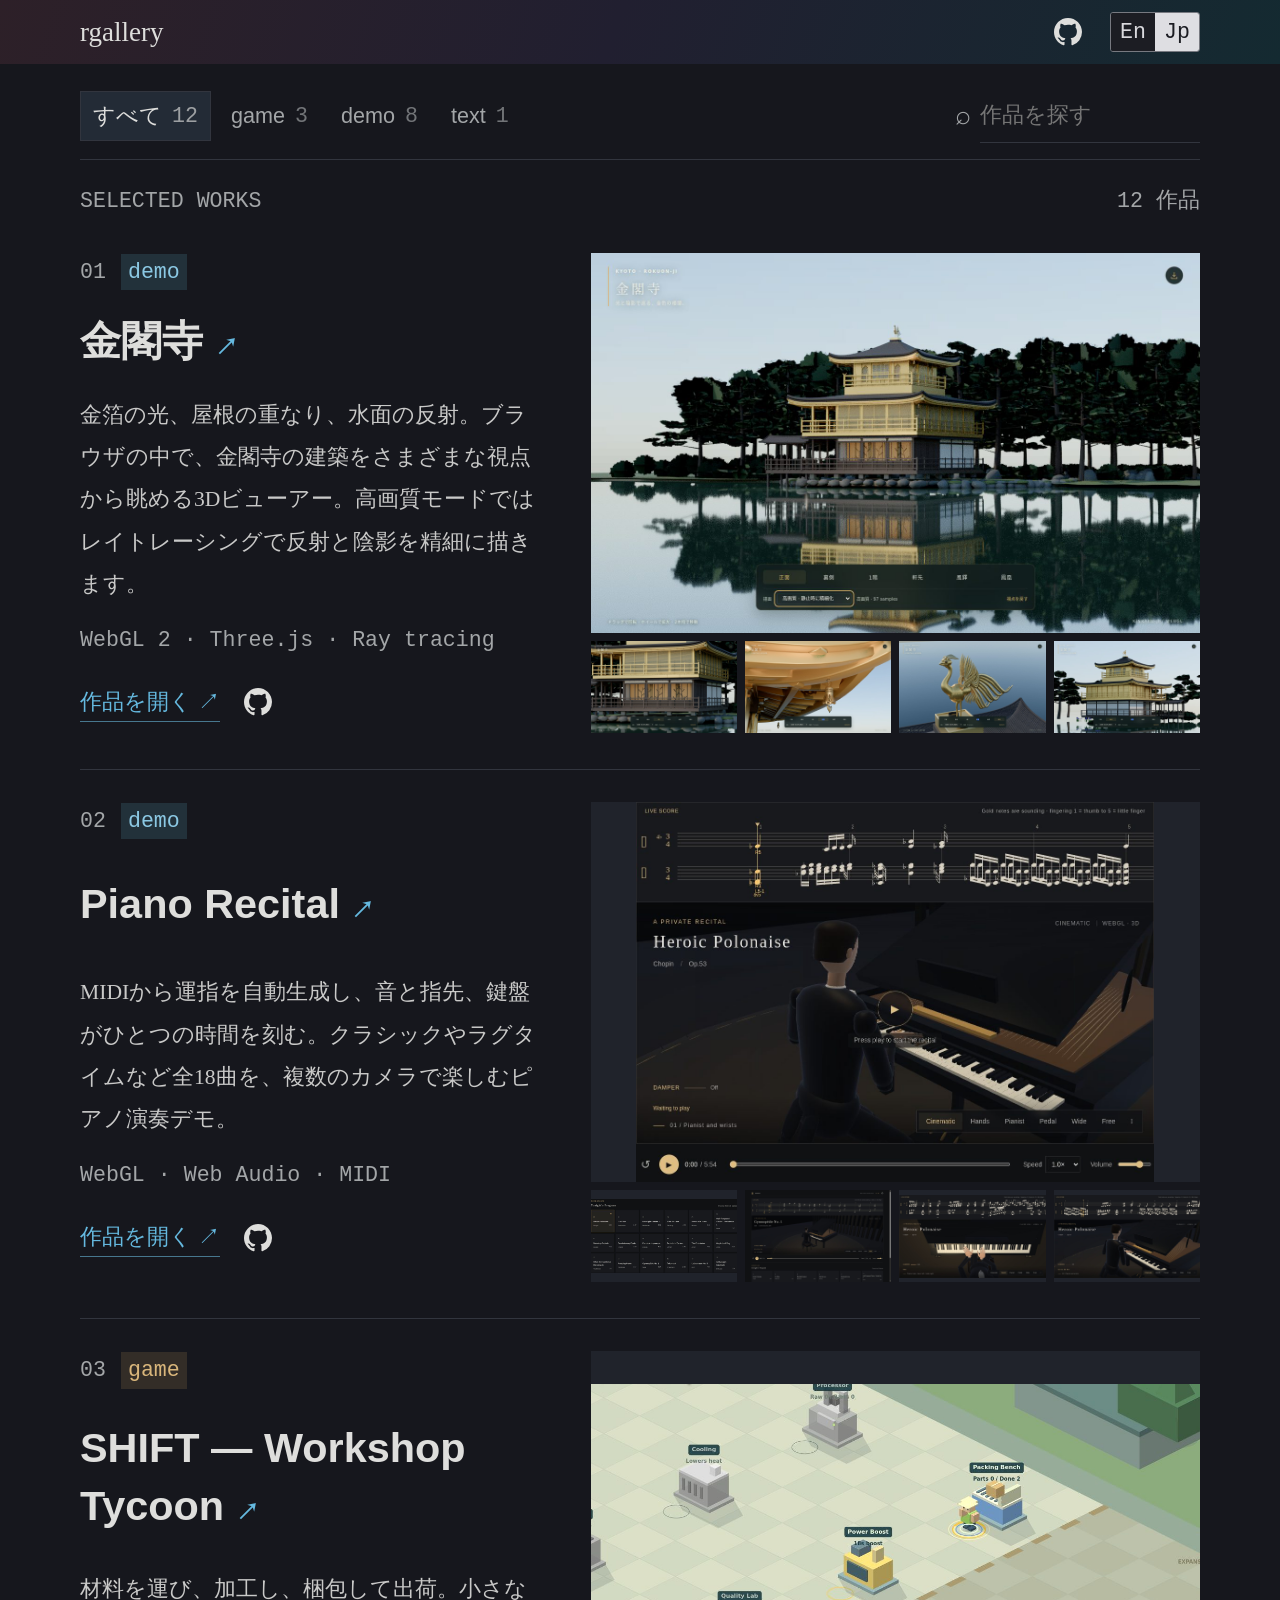
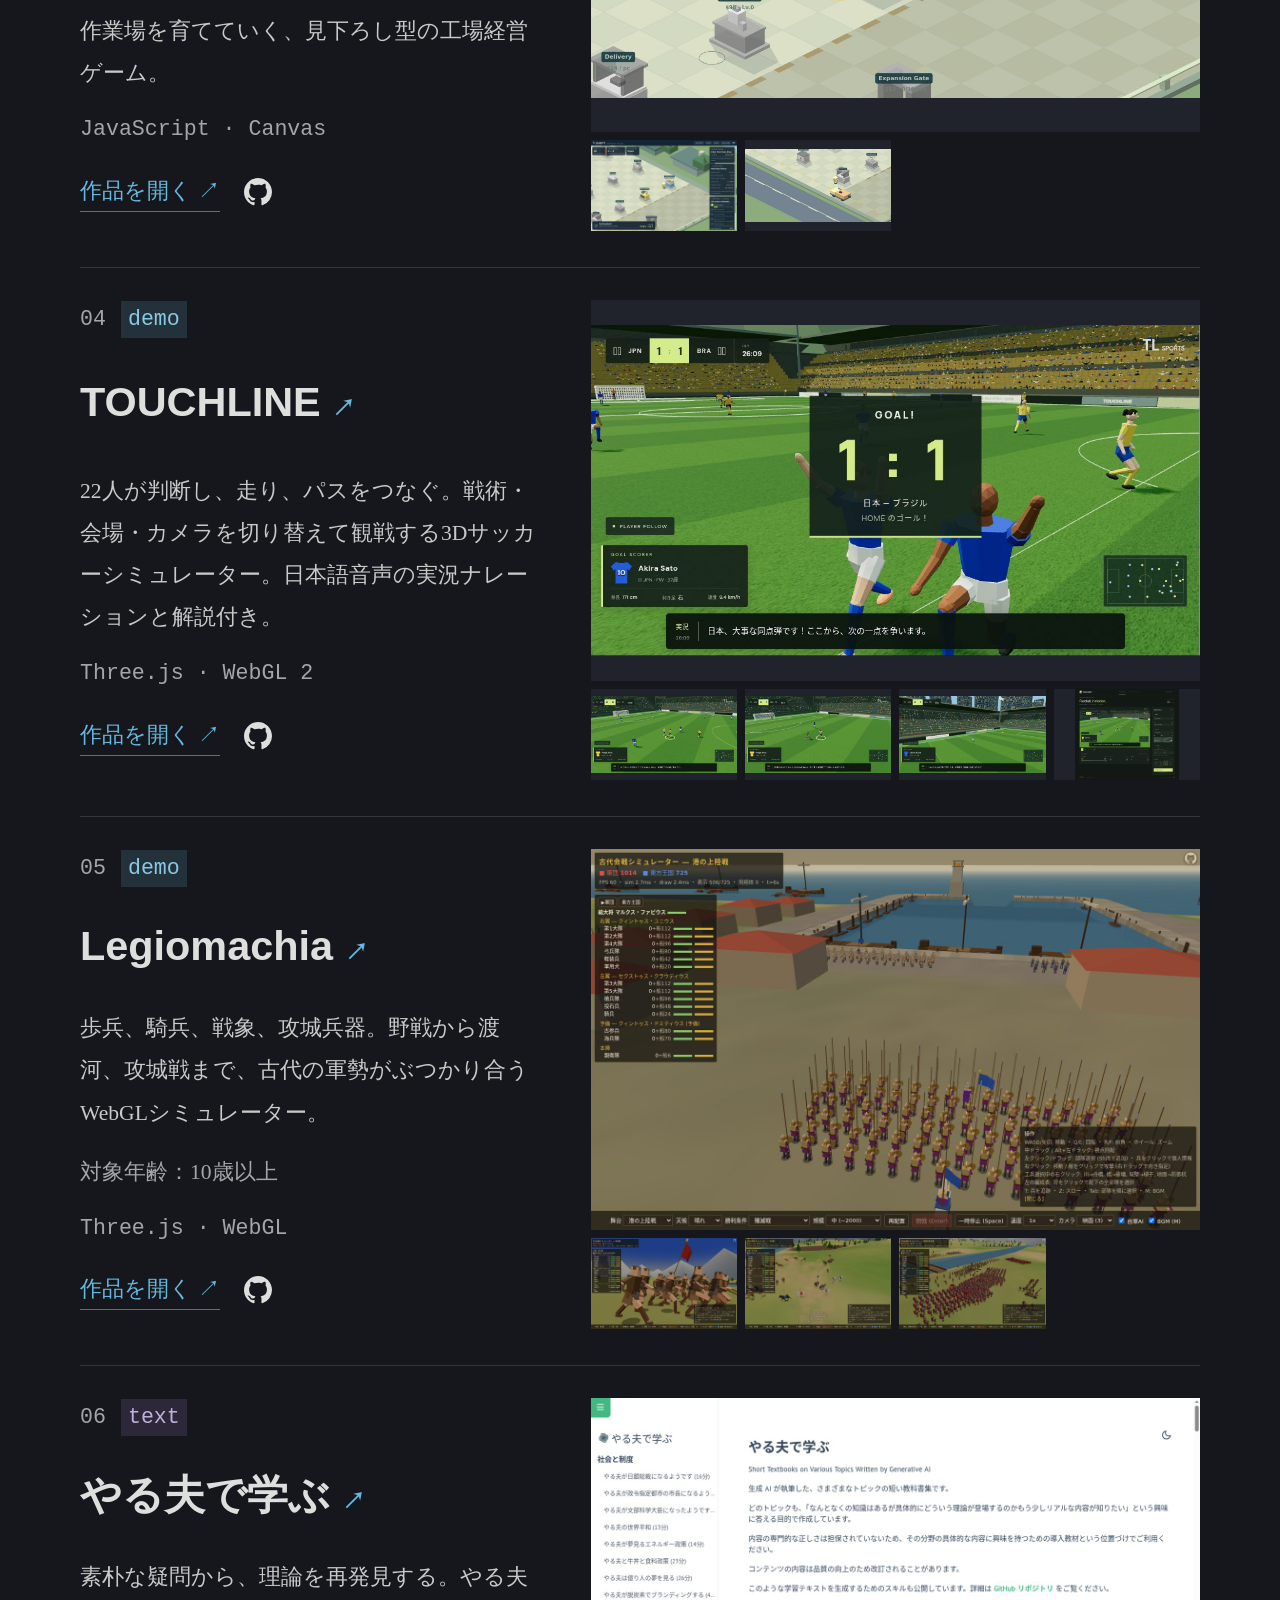
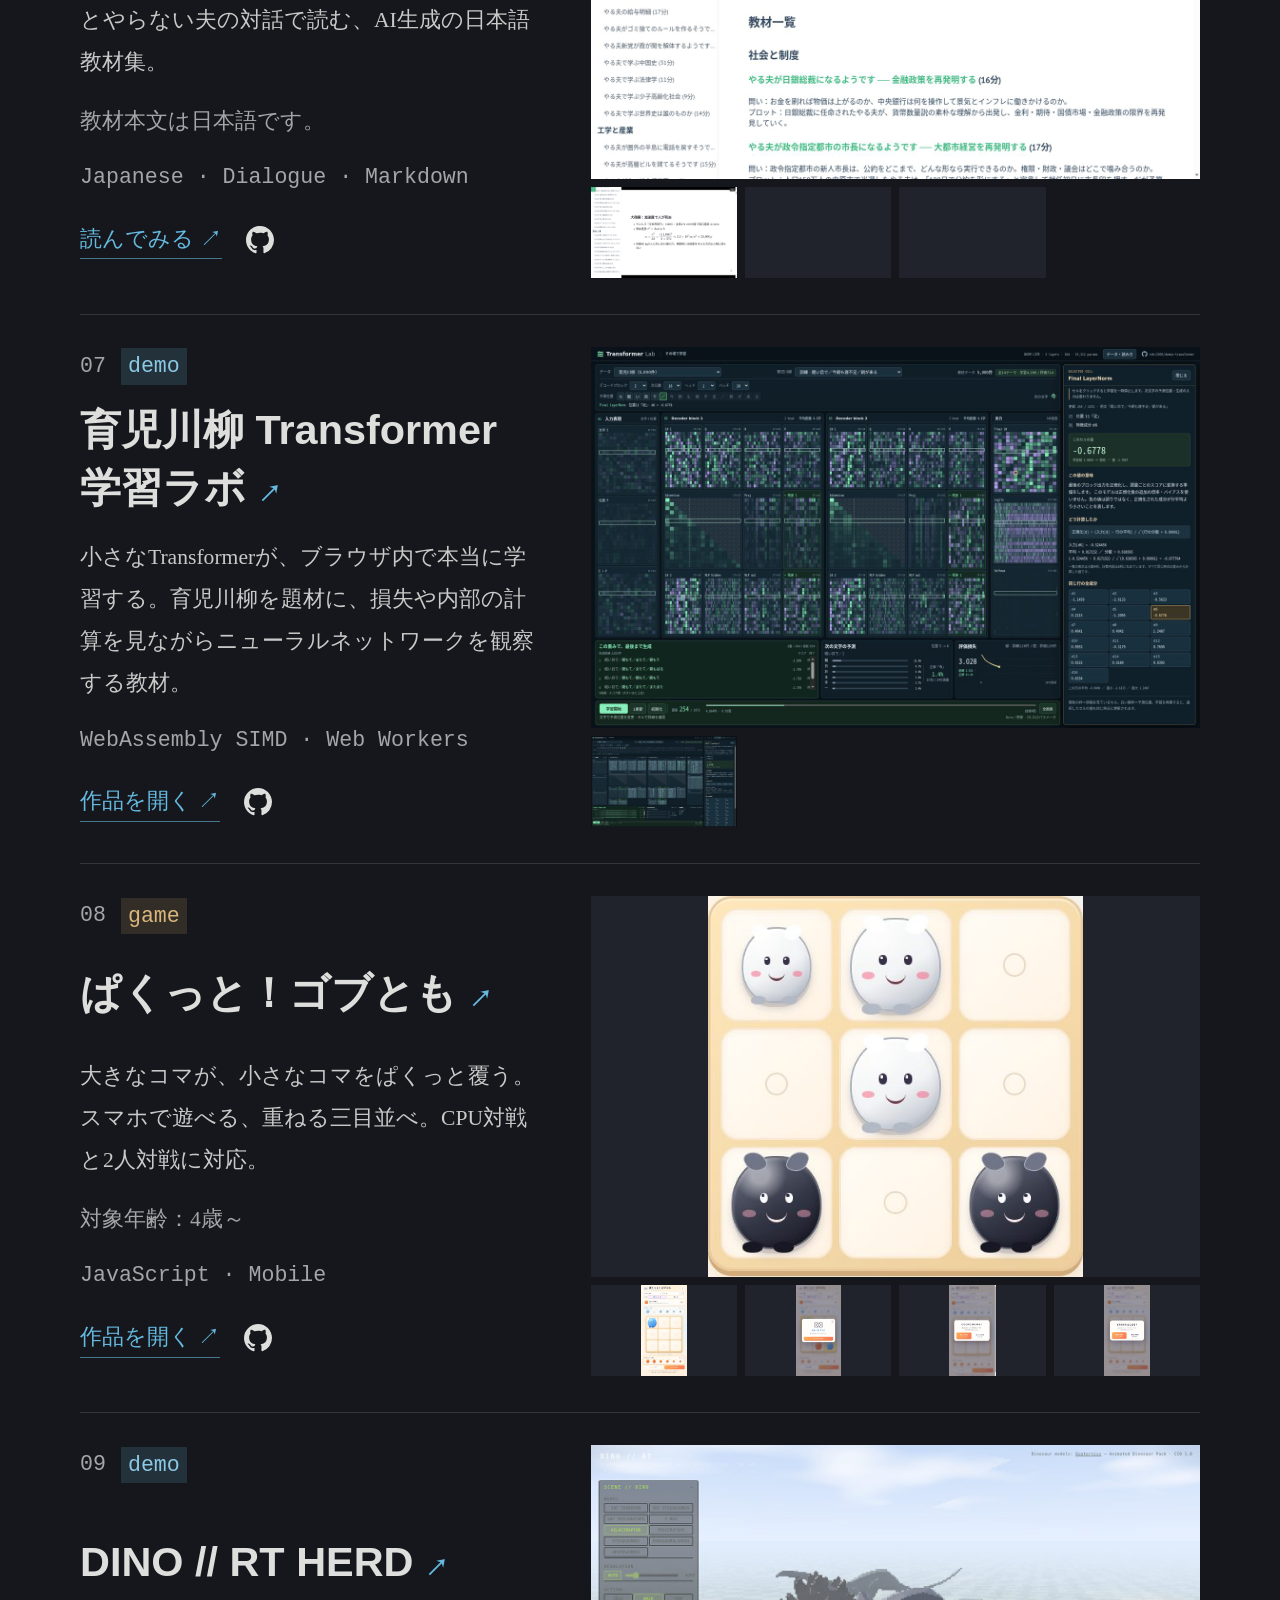
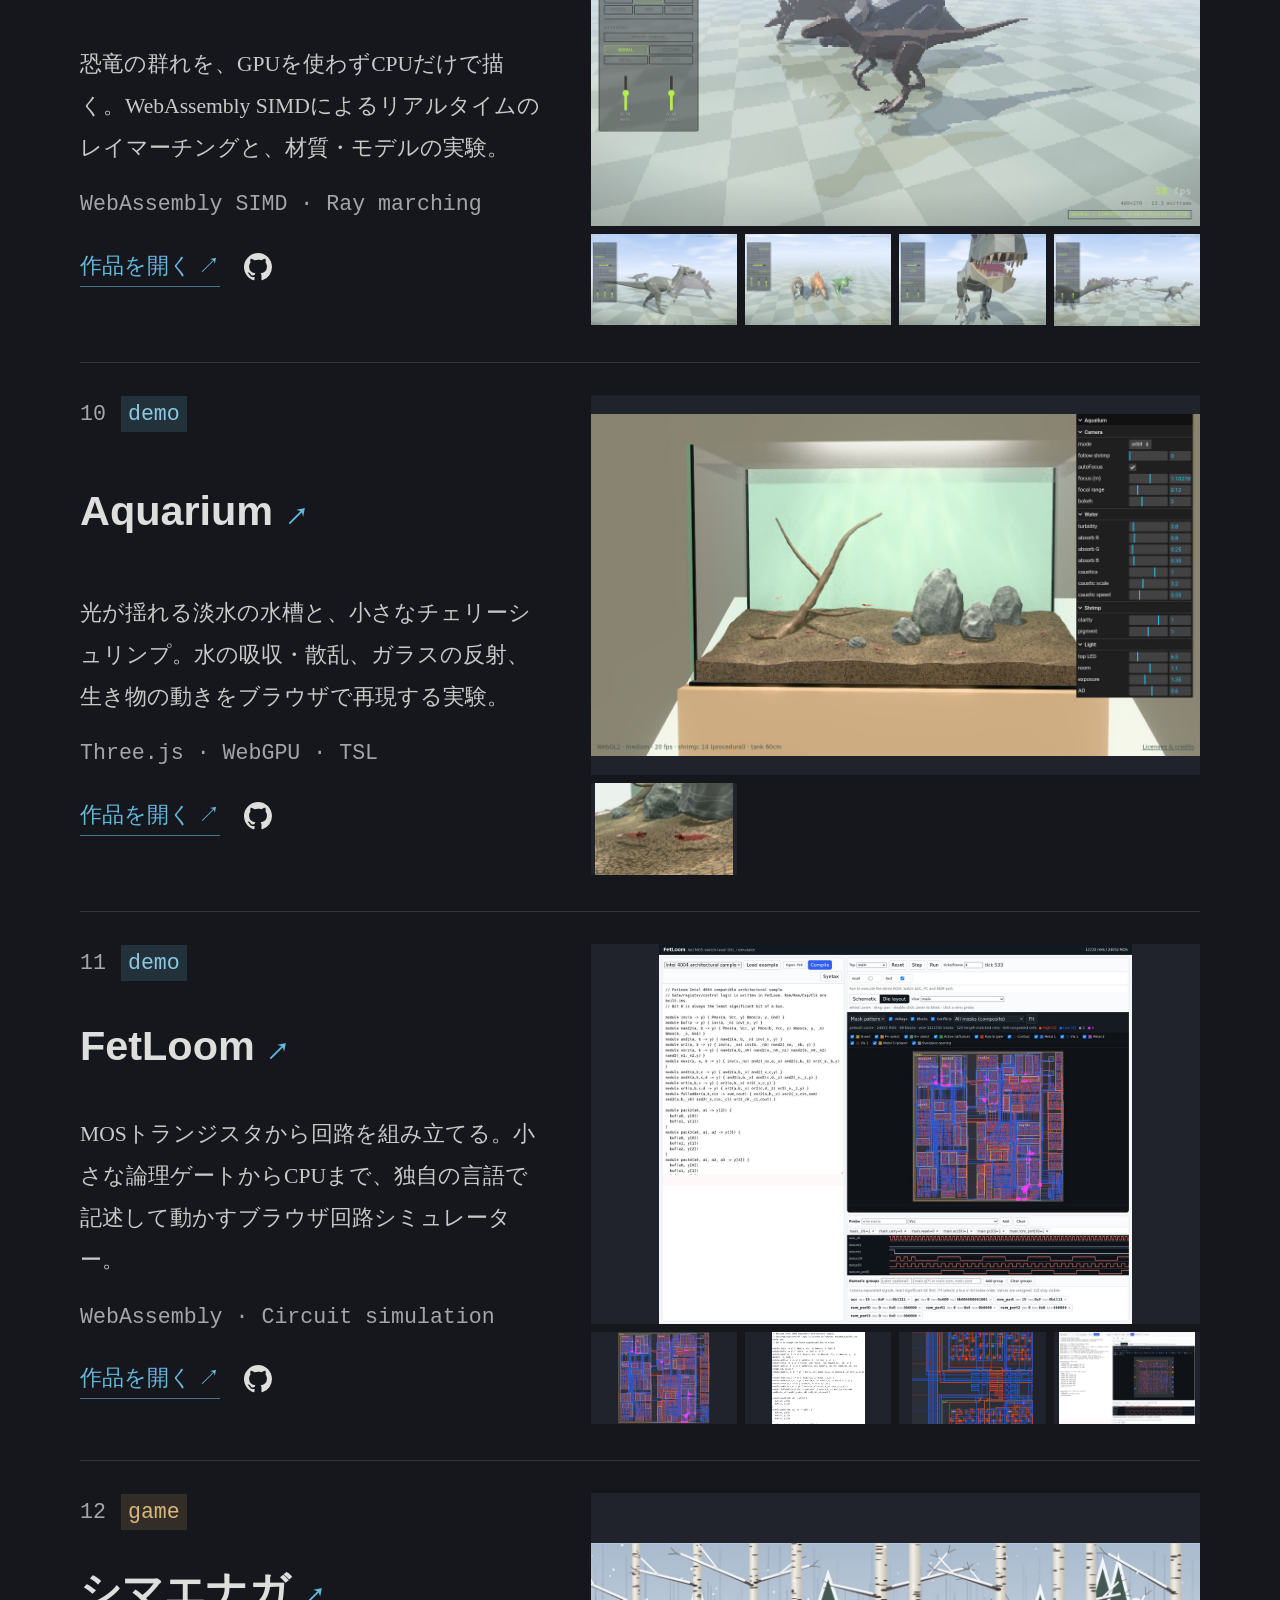
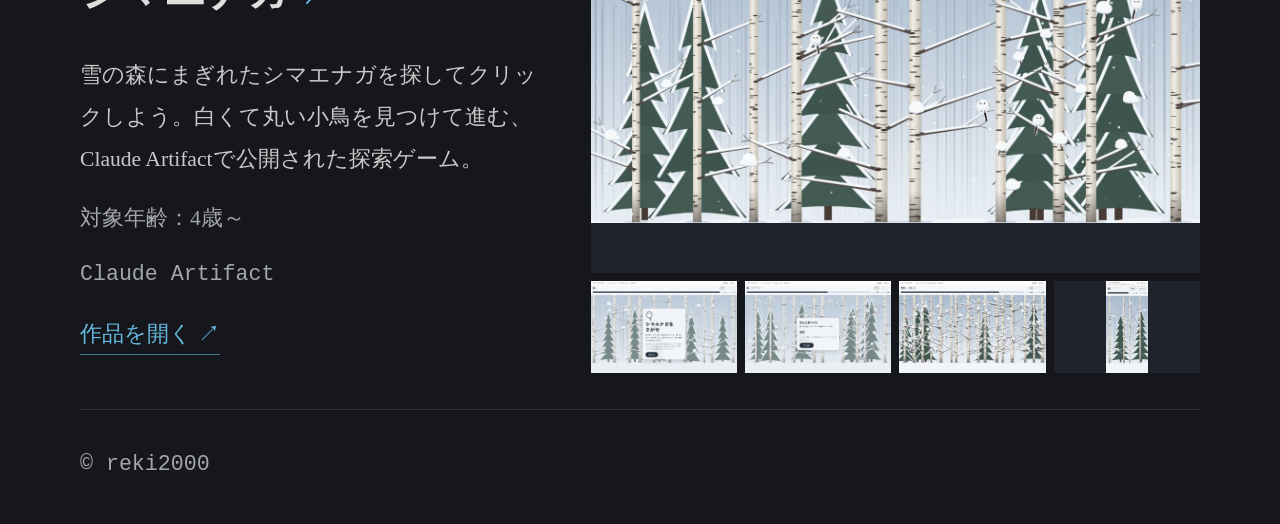
==== commit 5c6e0dc1: "Cache-bust style.css and site.js by content hash After PR #1 was merged, a phone that had cached the" ====
--- a/docs/index.html
+++ b/docs/index.html
@@ -4,7 +4,7 @@
 <meta name="theme-color" content="#16171d"><link rel="canonical" href="https://reki2000.github.io/rgallery/index.html">
 <link rel="alternate" hreflang="en" href="https://reki2000.github.io/rgallery/en/index.html">
 <meta property="og:type" content="website"><meta property="og:title" content="作品一覧"><meta property="og:description" content="ブラウザで動くデモやゲーム、対話で読む教材。 つくったものを、ここに集めています。"><meta property="og:url" content="https://reki2000.github.io/rgallery/index.html">
-<link rel="stylesheet" href="assets/style.css"><script src="assets/site.js" defer></script></head>
+<link rel="stylesheet" href="assets/style.css?v=a3992d0d"><script src="assets/site.js?v=c58e68e0" defer></script></head>
 <body><a class="skip-link" href="#main">本文へ</a><div class="page">
 <header class="site-header"><a class="wordmark" href="index.html">rgallery</a>
 <div class="header-right"><a class="github-link icon-link" href="https://github.com/reki2000/rgallery" target="_blank" rel="noopener noreferrer" aria-label="rgallery · GitHub" title="rgallery · GitHub"><svg viewBox="0 0 16 16" aria-hidden="true" focusable="false"><path fill="currentColor" d="M8 0C3.58 0 0 3.58 0 8c0 3.54 2.29 6.53 5.47 7.59.4.07.55-.17.55-.38 0-.19-.01-.82-.01-1.49-2.01.37-2.53-.49-2.69-.94-.09-.23-.48-.94-.82-1.13-.28-.15-.68-.52-.01-.53.63-.01 1.08.58 1.23.82.72 1.21 1.87.87 2.33.66.07-.52.28-.87.51-1.07-1.78-.2-3.64-.89-3.64-3.95 0-.87.31-1.59.82-2.15-.08-.2-.36-1.02.08-2.12 0 0 .67-.21 2.2.82A7.65 7.65 0 0 1 8 3.86c.68 0 1.36.09 2 .27 1.53-1.04 2.2-.82 2.2-.82.44 1.1.16 1.92.08 2.12.51.56.82 1.27.82 2.15 0 3.07-1.87 3.75-3.65 3.95.29.25.54.73.54 1.48 0 1.07-.01 1.93-.01 2.2 0 .21.15.46.55.38A8.01 8.01 0 0 0 16 8c0-4.42-3.58-8-8-8Z"/></svg></a><nav class="languages" aria-label="表示言語"><a href="en/index.html" lang="en" hreflang="en" aria-label="English">En</a><span aria-current="page" class="active" lang="ja" aria-label="日本語">Jp</span></nav></div></header>
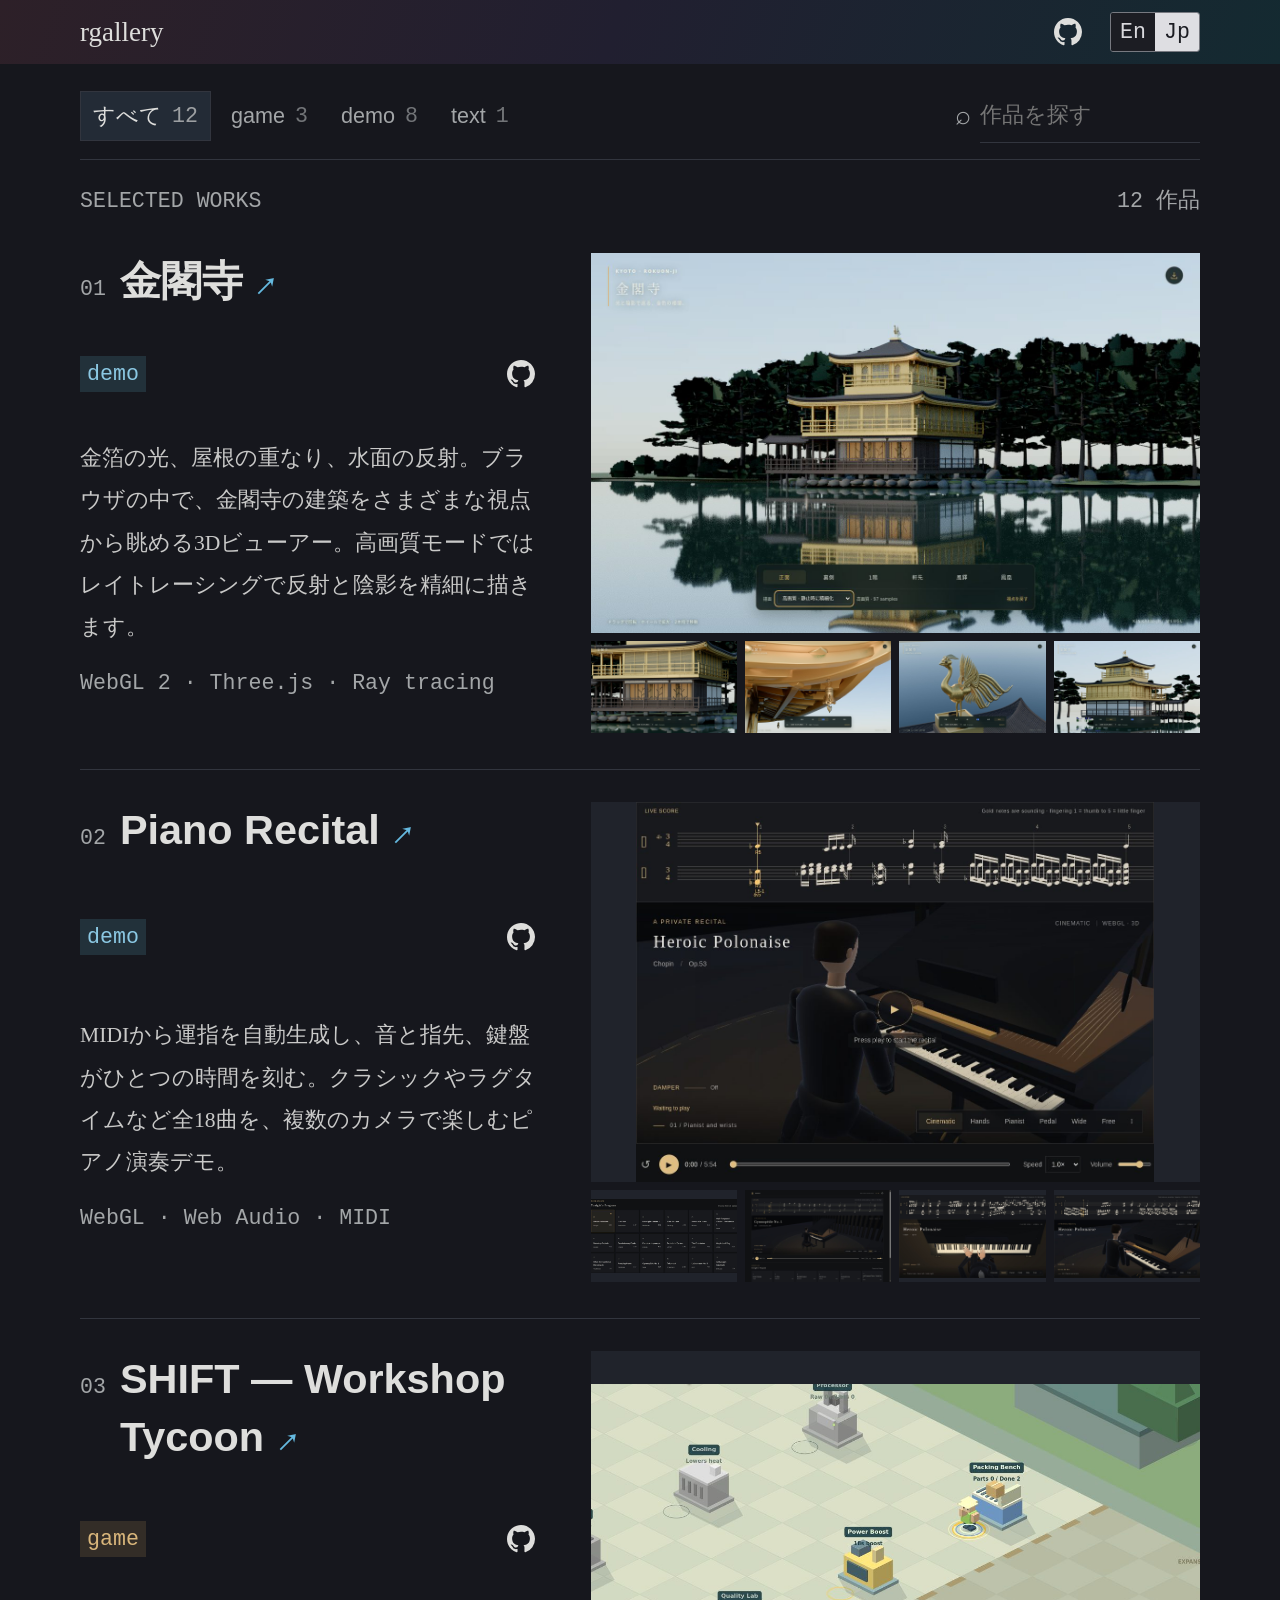
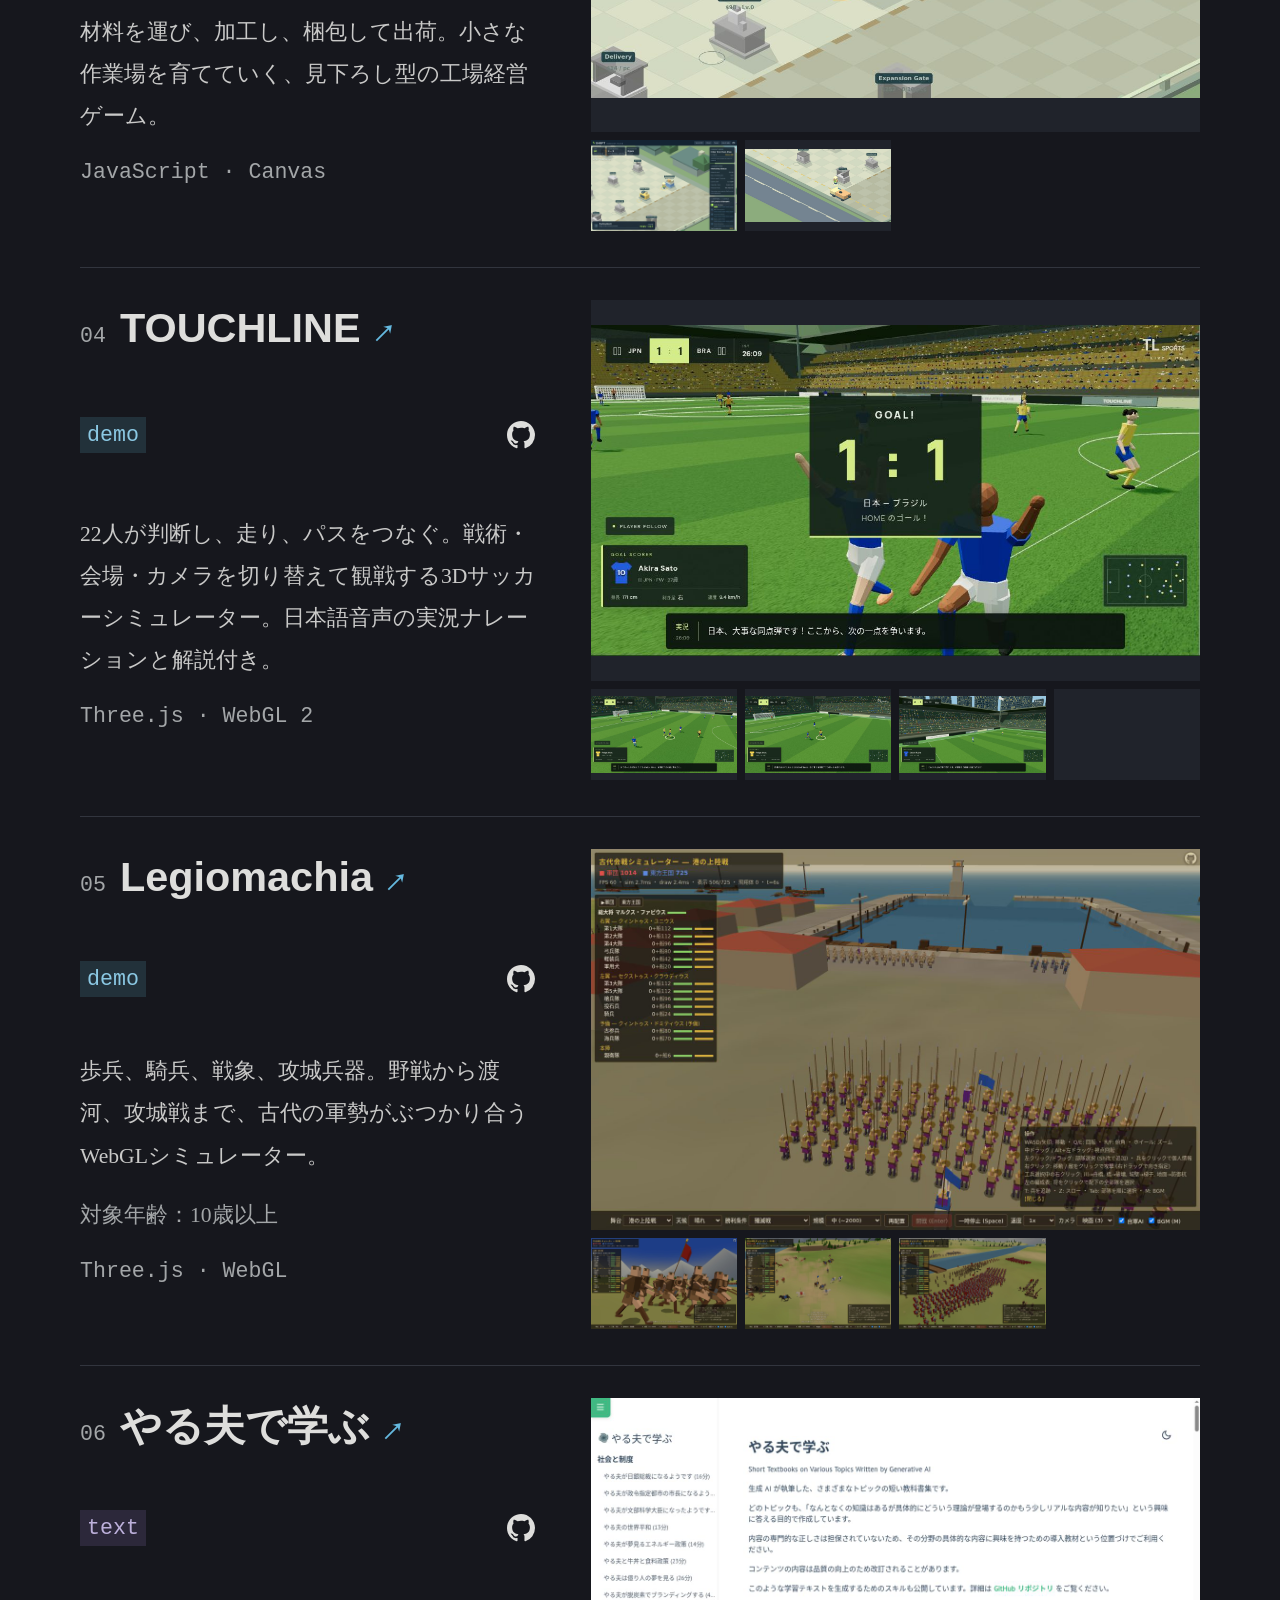
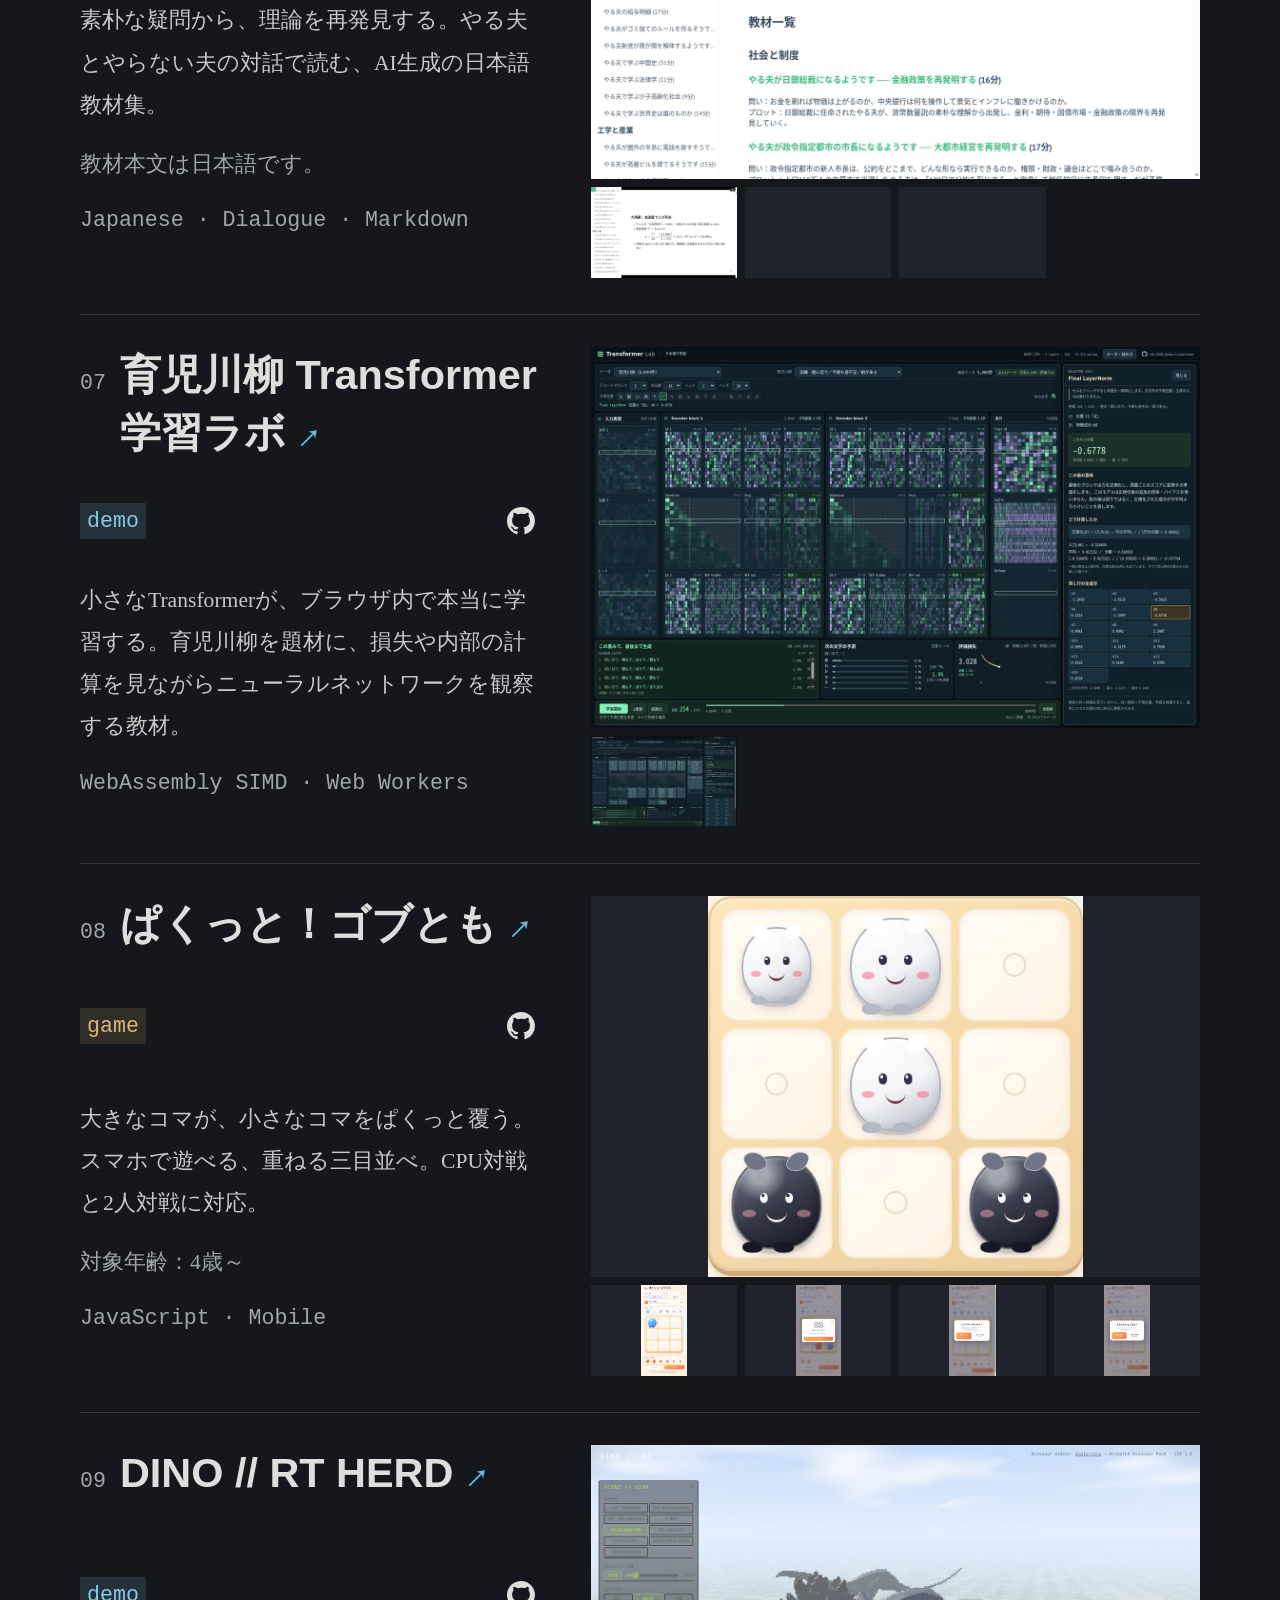
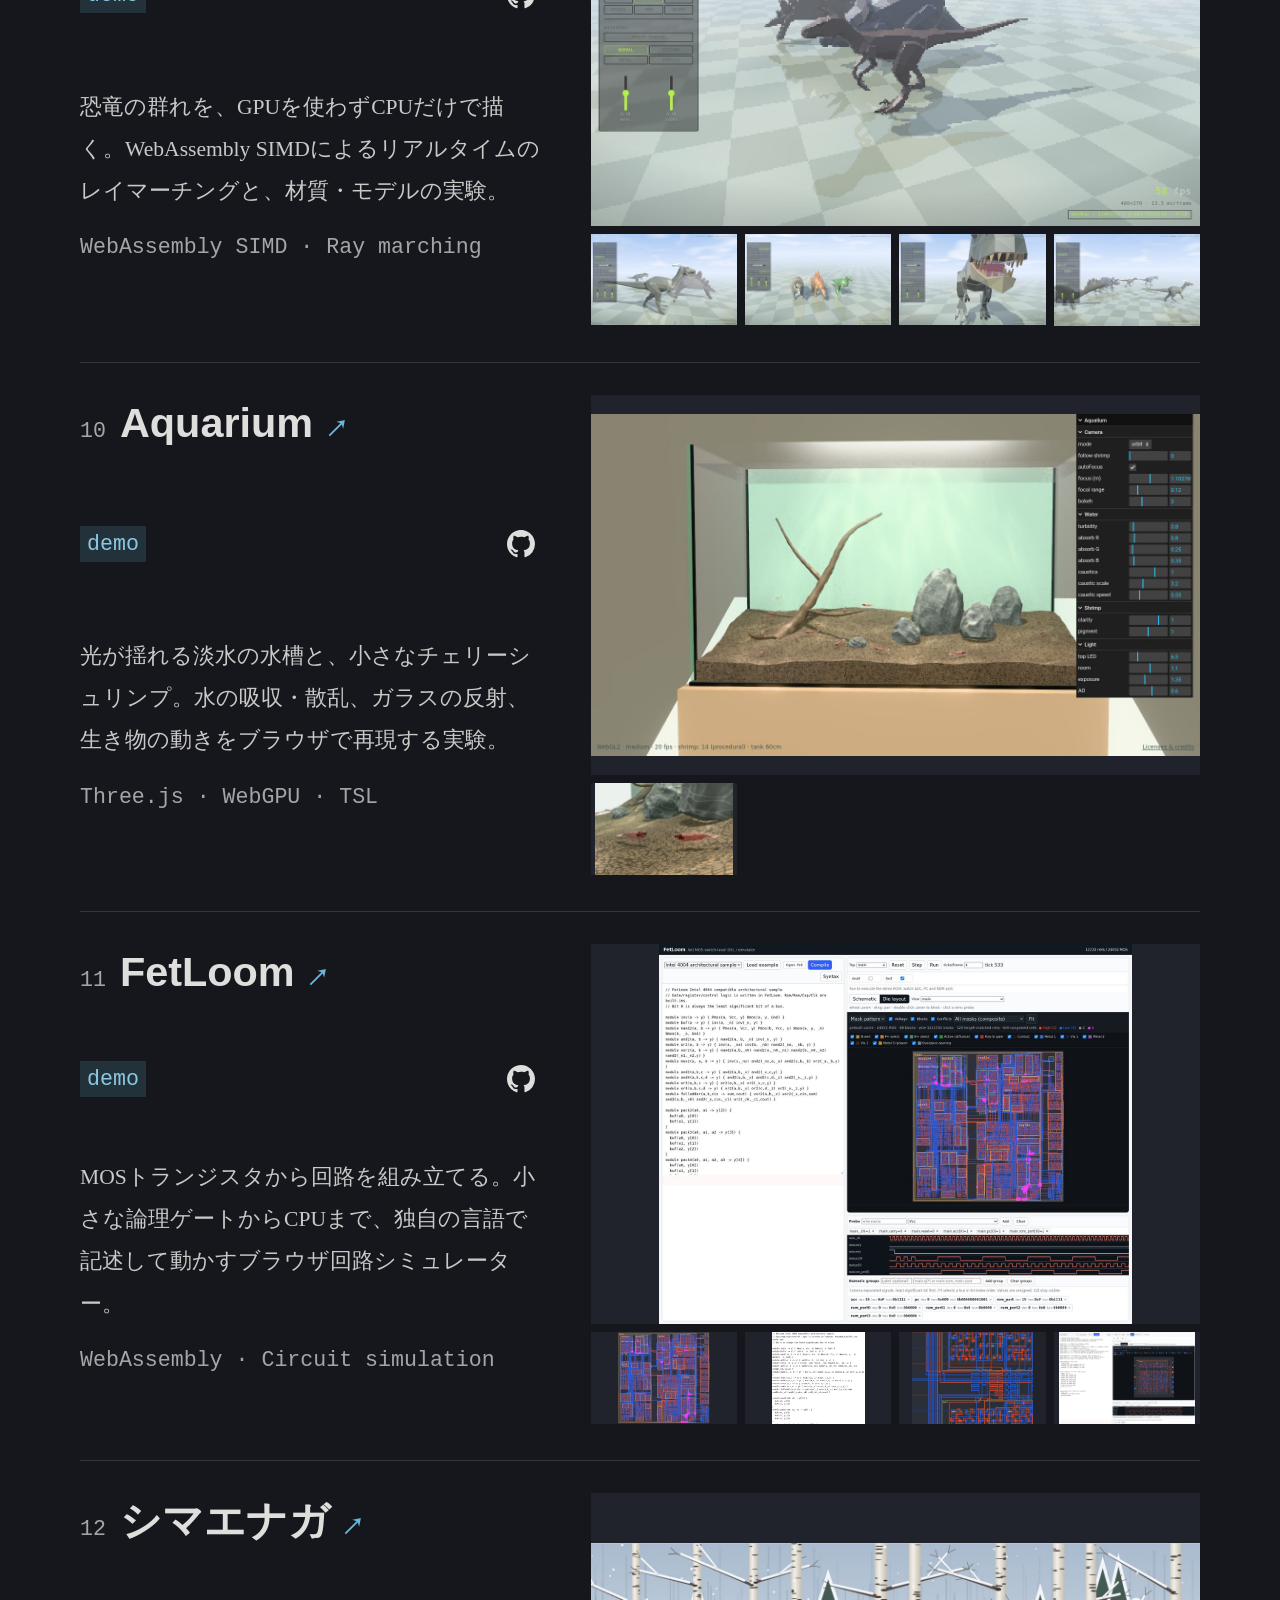
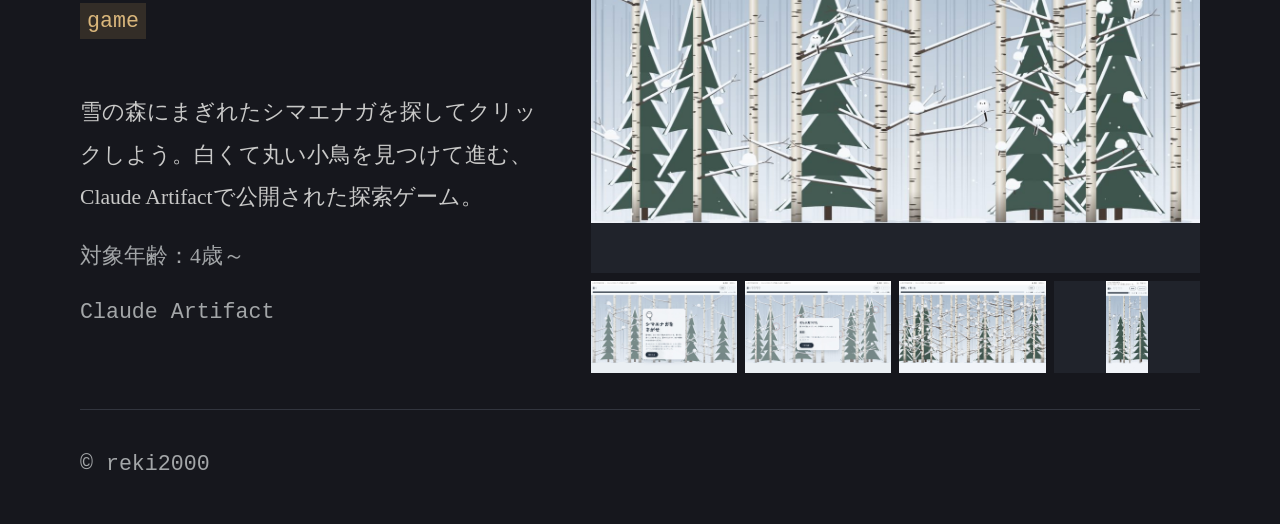
==== commit c335c962: "Drop the open-project link; GitHub icon joins the tag row; number joins the title - Remove the 'Open" ====
--- a/docs/index.html
+++ b/docs/index.html
@@ -4,7 +4,7 @@
 <meta name="theme-color" content="#16171d"><link rel="canonical" href="https://reki2000.github.io/rgallery/index.html">
 <link rel="alternate" hreflang="en" href="https://reki2000.github.io/rgallery/en/index.html">
 <meta property="og:type" content="website"><meta property="og:title" content="作品一覧"><meta property="og:description" content="ブラウザで動くデモやゲーム、対話で読む教材。 つくったものを、ここに集めています。"><meta property="og:url" content="https://reki2000.github.io/rgallery/index.html">
-<link rel="stylesheet" href="assets/style.css?v=a3992d0d"><script src="assets/site.js?v=c58e68e0" defer></script></head>
+<link rel="stylesheet" href="assets/style.css?v=04e9b0dd"><script src="assets/site.js?v=c58e68e0" defer></script></head>
 <body><a class="skip-link" href="#main">本文へ</a><div class="page">
 <header class="site-header"><a class="wordmark" href="index.html">rgallery</a>
 <div class="header-right"><a class="github-link icon-link" href="https://github.com/reki2000/rgallery" target="_blank" rel="noopener noreferrer" aria-label="rgallery · GitHub" title="rgallery · GitHub"><svg viewBox="0 0 16 16" aria-hidden="true" focusable="false"><path fill="currentColor" d="M8 0C3.58 0 0 3.58 0 8c0 3.54 2.29 6.53 5.47 7.59.4.07.55-.17.55-.38 0-.19-.01-.82-.01-1.49-2.01.37-2.53-.49-2.69-.94-.09-.23-.48-.94-.82-1.13-.28-.15-.68-.52-.01-.53.63-.01 1.08.58 1.23.82.72 1.21 1.87.87 2.33.66.07-.52.28-.87.51-1.07-1.78-.2-3.64-.89-3.64-3.95 0-.87.31-1.59.82-2.15-.08-.2-.36-1.02.08-2.12 0 0 .67-.21 2.2.82A7.65 7.65 0 0 1 8 3.86c.68 0 1.36.09 2 .27 1.53-1.04 2.2-.82 2.2-.82.44 1.1.16 1.92.08 2.12.51.56.82 1.27.82 2.15 0 3.07-1.87 3.75-3.65 3.95.29.25.54.73.54 1.48 0 1.07-.01 1.93-.01 2.2 0 .21.15.46.55.38A8.01 8.01 0 0 0 16 8c0-4.42-3.58-8-8-8Z"/></svg></a><nav class="languages" aria-label="表示言語"><a href="en/index.html" lang="en" hreflang="en" aria-label="English">En</a><span aria-current="page" class="active" lang="ja" aria-label="日本語">Jp</span></nav></div></header>
@@ -12,65 +12,65 @@
 <div class="search" hidden><label class="sr-only" for="search">作品を探す</label><span aria-hidden="true">⌕</span><input id="search" type="search" placeholder="作品を探す" title="名前・説明・技術で検索"><button class="clear-search" hidden aria-label="検索をクリア">×</button></div></div>
 <div class="collection-heading"><span class="mono">SELECTED WORKS</span><span class="result-count mono" role="status" aria-live="polite">12 作品</span></div>
 <div class="project-list" data-category="all" data-works="作品"><article id="project-kinkakuji" class="project" data-tags="demo" data-search="金閣寺 金箔の光、屋根の重なり、水面の反射。ブラウザの中で、金閣寺の建築をさまざまな視点から眺める3dビューアー。高画質モードではレイトレーシングで反射と陰影を精細に描きます。 webgl 2 three.js ray tracing demo">
-      <div class="project-head"><h2><a class="title-link" href="https://reki2000.github.io/demos-kinkakuji/" target="_blank" rel="noopener noreferrer">金閣寺 <span aria-hidden="true">↗</span></a></h2></div>
-      <div class="project-meta"><span class="number mono">01</span><span class="tag tag-demo">demo</span></div>
+      <div class="project-head"><span class="number mono">01</span><h2><a class="title-link" href="https://reki2000.github.io/demos-kinkakuji/" target="_blank" rel="noopener noreferrer">金閣寺 <span aria-hidden="true">↗</span></a></h2></div>
+      <div class="project-meta"><span class="tag tag-demo">demo</span><a class="repository-link icon-link" href="https://github.com/reki2000/demos-kinkakuji" target="_blank" rel="noopener noreferrer" aria-label="金閣寺 · GitHub" title="金閣寺 · GitHub"><svg viewBox="0 0 16 16" aria-hidden="true" focusable="false"><path fill="currentColor" d="M8 0C3.58 0 0 3.58 0 8c0 3.54 2.29 6.53 5.47 7.59.4.07.55-.17.55-.38 0-.19-.01-.82-.01-1.49-2.01.37-2.53-.49-2.69-.94-.09-.23-.48-.94-.82-1.13-.28-.15-.68-.52-.01-.53.63-.01 1.08.58 1.23.82.72 1.21 1.87.87 2.33.66.07-.52.28-.87.51-1.07-1.78-.2-3.64-.89-3.64-3.95 0-.87.31-1.59.82-2.15-.08-.2-.36-1.02.08-2.12 0 0 .67-.21 2.2.82A7.65 7.65 0 0 1 8 3.86c.68 0 1.36.09 2 .27 1.53-1.04 2.2-.82 2.2-.82.44 1.1.16 1.92.08 2.12.51.56.82 1.27.82 2.15 0 3.07-1.87 3.75-3.65 3.95.29.25.54.73.54 1.48 0 1.07-.01 1.93-.01 2.2 0 .21.15.46.55.38A8.01 8.01 0 0 0 16 8c0-4.42-3.58-8-8-8Z"/></svg></a></div>
       <div class="project-body"><p>金箔の光、屋根の重なり、水面の反射。ブラウザの中で、金閣寺の建築をさまざまな視点から眺める3Dビューアー。高画質モードではレイトレーシングで反射と陰影を精細に描きます。</p>
-      <div class="technologies mono">WebGL 2 · Three.js · Ray tracing</div><div class="project-links"><a class="open-link" href="https://reki2000.github.io/demos-kinkakuji/" target="_blank" rel="noopener noreferrer">作品を開く <span aria-hidden="true">↗</span></a><a class="repository-link icon-link" href="https://github.com/reki2000/demos-kinkakuji" target="_blank" rel="noopener noreferrer" aria-label="金閣寺 · GitHub" title="金閣寺 · GitHub"><svg viewBox="0 0 16 16" aria-hidden="true" focusable="false"><path fill="currentColor" d="M8 0C3.58 0 0 3.58 0 8c0 3.54 2.29 6.53 5.47 7.59.4.07.55-.17.55-.38 0-.19-.01-.82-.01-1.49-2.01.37-2.53-.49-2.69-.94-.09-.23-.48-.94-.82-1.13-.28-.15-.68-.52-.01-.53.63-.01 1.08.58 1.23.82.72 1.21 1.87.87 2.33.66.07-.52.28-.87.51-1.07-1.78-.2-3.64-.89-3.64-3.95 0-.87.31-1.59.82-2.15-.08-.2-.36-1.02.08-2.12 0 0 .67-.21 2.2.82A7.65 7.65 0 0 1 8 3.86c.68 0 1.36.09 2 .27 1.53-1.04 2.2-.82 2.2-.82.44 1.1.16 1.92.08 2.12.51.56.82 1.27.82 2.15 0 3.07-1.87 3.75-3.65 3.95.29.25.54.73.54 1.48 0 1.07-.01 1.93-.01 2.2 0 .21.15.46.55.38A8.01 8.01 0 0 0 16 8c0-4.42-3.58-8-8-8Z"/></svg></a></div></div>
+      <div class="technologies mono">WebGL 2 · Three.js · Ray tracing</div></div>
       <div class="project-preview"><a href="assets/projects/kinkakuji/images/bbafd30887756fbfefd7.jpg" class="preview-shot screenshot-link shot-0" data-gallery="kinkakuji" data-caption="正面と水面の反射" aria-label="画像を拡大: 正面と水面の反射" ><img src="assets/projects/kinkakuji/images/bbafd30887756fbfefd7.jpg" alt="正面と水面の反射" loading="lazy" decoding="async"></a><a href="assets/projects/kinkakuji/images/40eb059ac54685e63260.jpg" class="preview-shot screenshot-link shot-1" data-gallery="kinkakuji" data-caption="1階の壁画と回廊" aria-label="画像を拡大: 1階の壁画と回廊" ><img src="assets/projects/kinkakuji/images/40eb059ac54685e63260.jpg" alt="1階の壁画と回廊" loading="lazy" decoding="async"></a><a href="assets/projects/kinkakuji/images/900a9c59b5b9c751bec2.jpg" class="preview-shot screenshot-link shot-2" data-gallery="kinkakuji" data-caption="軒先と風鐸" aria-label="画像を拡大: 軒先と風鐸" ><img src="assets/projects/kinkakuji/images/900a9c59b5b9c751bec2.jpg" alt="軒先と風鐸" loading="lazy" decoding="async"></a><a href="assets/projects/kinkakuji/images/5cd1f772769528ccbc5f.jpg" class="preview-shot screenshot-link shot-3" data-gallery="kinkakuji" data-caption="屋根の鳳凰" aria-label="画像を拡大: 屋根の鳳凰" ><img src="assets/projects/kinkakuji/images/5cd1f772769528ccbc5f.jpg" alt="屋根の鳳凰" loading="lazy" decoding="async"></a><a href="assets/projects/kinkakuji/images/a130f396a6bf901be2d5.jpg" class="preview-shot screenshot-link shot-4" data-gallery="kinkakuji" data-caption="裏側からの眺め" aria-label="画像を拡大: 裏側からの眺め" ><img src="assets/projects/kinkakuji/images/a130f396a6bf901be2d5.jpg" alt="裏側からの眺め" loading="lazy" decoding="async"></a></div></article><article id="project-pianist" class="project" data-tags="demo" data-search="piano recital midiから運指を自動生成し、音と指先、鍵盤がひとつの時間を刻む。クラシックやラグタイムなど全18曲を、複数のカメラで楽しむピアノ演奏デモ。 webgl web audio midi demo">
-      <div class="project-head"><h2><a class="title-link" href="https://reki2000.github.io/demos-pianist/" target="_blank" rel="noopener noreferrer">Piano Recital <span aria-hidden="true">↗</span></a></h2></div>
-      <div class="project-meta"><span class="number mono">02</span><span class="tag tag-demo">demo</span></div>
+      <div class="project-head"><span class="number mono">02</span><h2><a class="title-link" href="https://reki2000.github.io/demos-pianist/" target="_blank" rel="noopener noreferrer">Piano Recital <span aria-hidden="true">↗</span></a></h2></div>
+      <div class="project-meta"><span class="tag tag-demo">demo</span><a class="repository-link icon-link" href="https://github.com/reki2000/demos-pianist" target="_blank" rel="noopener noreferrer" aria-label="Piano Recital · GitHub" title="Piano Recital · GitHub"><svg viewBox="0 0 16 16" aria-hidden="true" focusable="false"><path fill="currentColor" d="M8 0C3.58 0 0 3.58 0 8c0 3.54 2.29 6.53 5.47 7.59.4.07.55-.17.55-.38 0-.19-.01-.82-.01-1.49-2.01.37-2.53-.49-2.69-.94-.09-.23-.48-.94-.82-1.13-.28-.15-.68-.52-.01-.53.63-.01 1.08.58 1.23.82.72 1.21 1.87.87 2.33.66.07-.52.28-.87.51-1.07-1.78-.2-3.64-.89-3.64-3.95 0-.87.31-1.59.82-2.15-.08-.2-.36-1.02.08-2.12 0 0 .67-.21 2.2.82A7.65 7.65 0 0 1 8 3.86c.68 0 1.36.09 2 .27 1.53-1.04 2.2-.82 2.2-.82.44 1.1.16 1.92.08 2.12.51.56.82 1.27.82 2.15 0 3.07-1.87 3.75-3.65 3.95.29.25.54.73.54 1.48 0 1.07-.01 1.93-.01 2.2 0 .21.15.46.55.38A8.01 8.01 0 0 0 16 8c0-4.42-3.58-8-8-8Z"/></svg></a></div>
       <div class="project-body"><p>MIDIから運指を自動生成し、音と指先、鍵盤がひとつの時間を刻む。クラシックやラグタイムなど全18曲を、複数のカメラで楽しむピアノ演奏デモ。</p>
-      <div class="technologies mono">WebGL · Web Audio · MIDI</div><div class="project-links"><a class="open-link" href="https://reki2000.github.io/demos-pianist/" target="_blank" rel="noopener noreferrer">作品を開く <span aria-hidden="true">↗</span></a><a class="repository-link icon-link" href="https://github.com/reki2000/demos-pianist" target="_blank" rel="noopener noreferrer" aria-label="Piano Recital · GitHub" title="Piano Recital · GitHub"><svg viewBox="0 0 16 16" aria-hidden="true" focusable="false"><path fill="currentColor" d="M8 0C3.58 0 0 3.58 0 8c0 3.54 2.29 6.53 5.47 7.59.4.07.55-.17.55-.38 0-.19-.01-.82-.01-1.49-2.01.37-2.53-.49-2.69-.94-.09-.23-.48-.94-.82-1.13-.28-.15-.68-.52-.01-.53.63-.01 1.08.58 1.23.82.72 1.21 1.87.87 2.33.66.07-.52.28-.87.51-1.07-1.78-.2-3.64-.89-3.64-3.95 0-.87.31-1.59.82-2.15-.08-.2-.36-1.02.08-2.12 0 0 .67-.21 2.2.82A7.65 7.65 0 0 1 8 3.86c.68 0 1.36.09 2 .27 1.53-1.04 2.2-.82 2.2-.82.44 1.1.16 1.92.08 2.12.51.56.82 1.27.82 2.15 0 3.07-1.87 3.75-3.65 3.95.29.25.54.73.54 1.48 0 1.07-.01 1.93-.01 2.2 0 .21.15.46.55.38A8.01 8.01 0 0 0 16 8c0-4.42-3.58-8-8-8Z"/></svg></a></div></div>
+      <div class="technologies mono">WebGL · Web Audio · MIDI</div></div>
       <div class="project-preview"><a href="assets/projects/pianist/images/56cb00e380f5f61ce0f1.jpg" class="preview-shot screenshot-link shot-0" data-gallery="pianist" data-caption="英雄ポロネーズ・楽譜、演奏とプレイヤー操作" aria-label="画像を拡大: 英雄ポロネーズ・楽譜、演奏とプレイヤー操作" ><img src="assets/projects/pianist/images/56cb00e380f5f61ce0f1.jpg" alt="英雄ポロネーズ・楽譜、演奏とプレイヤー操作" loading="lazy" decoding="async"></a><a href="assets/projects/pianist/images/da84420dd699cf44e0b8.jpg" class="preview-shot screenshot-link shot-1" data-gallery="pianist" data-caption="収録18曲の一覧" aria-label="画像を拡大: 収録18曲の一覧" ><img src="assets/projects/pianist/images/da84420dd699cf44e0b8.jpg" alt="収録18曲の一覧" loading="lazy" decoding="async"></a><a href="assets/projects/pianist/images/9df2aa948b6a42879a92.jpg" class="preview-shot screenshot-link shot-2" data-gallery="pianist" data-caption="楽譜・演奏・操作パネルを含む全画面" aria-label="画像を拡大: 楽譜・演奏・操作パネルを含む全画面" ><img src="assets/projects/pianist/images/9df2aa948b6a42879a92.jpg" alt="楽譜・演奏・操作パネルを含む全画面" loading="lazy" decoding="async"></a><a href="assets/projects/pianist/images/5975b1fbbb079f7eafb2.jpg" class="preview-shot screenshot-link shot-3" data-gallery="pianist" data-caption="自動生成した運指・手元の視点" aria-label="画像を拡大: 自動生成した運指・手元の視点" ><img src="assets/projects/pianist/images/5975b1fbbb079f7eafb2.jpg" alt="自動生成した運指・手元の視点" loading="lazy" decoding="async"></a><a href="assets/projects/pianist/images/4a7bf942c2901a3f6448.jpg" class="preview-shot screenshot-link shot-4" data-gallery="pianist" data-caption="英雄ポロネーズ・楽譜と演奏" aria-label="画像を拡大: 英雄ポロネーズ・楽譜と演奏" ><img src="assets/projects/pianist/images/4a7bf942c2901a3f6448.jpg" alt="英雄ポロネーズ・楽譜と演奏" loading="lazy" decoding="async"></a><a href="assets/projects/pianist/images/bc651e240976e0a58edc.jpg" class="preview-shot screenshot-link shot-5" data-gallery="pianist" data-caption="スマホ・楽譜と演奏" aria-label="画像を拡大: スマホ・楽譜と演奏" hidden></a><a href="assets/projects/pianist/images/d4d1ab14e95d66df1081.jpg" class="preview-shot screenshot-link shot-6" data-gallery="pianist" data-caption="スマホ・楽譜と手元" aria-label="画像を拡大: スマホ・楽譜と手元" hidden></a><a href="assets/projects/pianist/images/583b21f9a7ab3e2455a9.jpg" class="preview-shot screenshot-link shot-7" data-gallery="pianist" data-caption="トルコ行進曲・楽譜と演奏" aria-label="画像を拡大: トルコ行進曲・楽譜と演奏" hidden></a></div></article><article id="project-shift" class="project" data-tags="game" data-search="shift — workshop tycoon 材料を運び、加工し、梱包して出荷。小さな作業場を育てていく、見下ろし型の工場経営ゲーム。 javascript canvas game">
-      <div class="project-head"><h2><a class="title-link" href="https://reki2000.github.io/demos-worker/" target="_blank" rel="noopener noreferrer">SHIFT — Workshop Tycoon <span aria-hidden="true">↗</span></a></h2></div>
-      <div class="project-meta"><span class="number mono">03</span><span class="tag tag-game">game</span></div>
+      <div class="project-head"><span class="number mono">03</span><h2><a class="title-link" href="https://reki2000.github.io/demos-worker/" target="_blank" rel="noopener noreferrer">SHIFT — Workshop Tycoon <span aria-hidden="true">↗</span></a></h2></div>
+      <div class="project-meta"><span class="tag tag-game">game</span><a class="repository-link icon-link" href="https://github.com/reki2000/demos-worker" target="_blank" rel="noopener noreferrer" aria-label="SHIFT — Workshop Tycoon · GitHub" title="SHIFT — Workshop Tycoon · GitHub"><svg viewBox="0 0 16 16" aria-hidden="true" focusable="false"><path fill="currentColor" d="M8 0C3.58 0 0 3.58 0 8c0 3.54 2.29 6.53 5.47 7.59.4.07.55-.17.55-.38 0-.19-.01-.82-.01-1.49-2.01.37-2.53-.49-2.69-.94-.09-.23-.48-.94-.82-1.13-.28-.15-.68-.52-.01-.53.63-.01 1.08.58 1.23.82.72 1.21 1.87.87 2.33.66.07-.52.28-.87.51-1.07-1.78-.2-3.64-.89-3.64-3.95 0-.87.31-1.59.82-2.15-.08-.2-.36-1.02.08-2.12 0 0 .67-.21 2.2.82A7.65 7.65 0 0 1 8 3.86c.68 0 1.36.09 2 .27 1.53-1.04 2.2-.82 2.2-.82.44 1.1.16 1.92.08 2.12.51.56.82 1.27.82 2.15 0 3.07-1.87 3.75-3.65 3.95.29.25.54.73.54 1.48 0 1.07-.01 1.93-.01 2.2 0 .21.15.46.55.38A8.01 8.01 0 0 0 16 8c0-4.42-3.58-8-8-8Z"/></svg></a></div>
       <div class="project-body"><p>材料を運び、加工し、梱包して出荷。小さな作業場を育てていく、見下ろし型の工場経営ゲーム。</p>
-      <div class="technologies mono">JavaScript · Canvas</div><div class="project-links"><a class="open-link" href="https://reki2000.github.io/demos-worker/" target="_blank" rel="noopener noreferrer">作品を開く <span aria-hidden="true">↗</span></a><a class="repository-link icon-link" href="https://github.com/reki2000/demos-worker" target="_blank" rel="noopener noreferrer" aria-label="SHIFT — Workshop Tycoon · GitHub" title="SHIFT — Workshop Tycoon · GitHub"><svg viewBox="0 0 16 16" aria-hidden="true" focusable="false"><path fill="currentColor" d="M8 0C3.58 0 0 3.58 0 8c0 3.54 2.29 6.53 5.47 7.59.4.07.55-.17.55-.38 0-.19-.01-.82-.01-1.49-2.01.37-2.53-.49-2.69-.94-.09-.23-.48-.94-.82-1.13-.28-.15-.68-.52-.01-.53.63-.01 1.08.58 1.23.82.72 1.21 1.87.87 2.33.66.07-.52.28-.87.51-1.07-1.78-.2-3.64-.89-3.64-3.95 0-.87.31-1.59.82-2.15-.08-.2-.36-1.02.08-2.12 0 0 .67-.21 2.2.82A7.65 7.65 0 0 1 8 3.86c.68 0 1.36.09 2 .27 1.53-1.04 2.2-.82 2.2-.82.44 1.1.16 1.92.08 2.12.51.56.82 1.27.82 2.15 0 3.07-1.87 3.75-3.65 3.95.29.25.54.73.54 1.48 0 1.07-.01 1.93-.01 2.2 0 .21.15.46.55.38A8.01 8.01 0 0 0 16 8c0-4.42-3.58-8-8-8Z"/></svg></a></div></div>
+      <div class="technologies mono">JavaScript · Canvas</div></div>
       <div class="project-preview"><a href="assets/projects/shift/images/bd65cfd5ac6fcfdffb1b.jpg" class="preview-shot screenshot-link shot-0" data-gallery="shift" data-caption="作業場での加工・梱包" aria-label="画像を拡大: 作業場での加工・梱包" ><img src="assets/projects/shift/images/bd65cfd5ac6fcfdffb1b.jpg" alt="作業場での加工・梱包" loading="lazy" decoding="async"></a><a href="assets/projects/shift/images/bcfa1e513889536100d5.jpg" class="preview-shot screenshot-link shot-1" data-gallery="shift" data-caption="作業場の画面全体" aria-label="画像を拡大: 作業場の画面全体" ><img src="assets/projects/shift/images/bcfa1e513889536100d5.jpg" alt="作業場の画面全体" loading="lazy" decoding="async"></a><a href="assets/projects/shift/images/961adf9319c478b05d92.jpg" class="preview-shot screenshot-link shot-2" data-gallery="shift" data-caption="出荷の場面" aria-label="画像を拡大: 出荷の場面" ><img src="assets/projects/shift/images/961adf9319c478b05d92.jpg" alt="出荷の場面" loading="lazy" decoding="async"></a></div></article><article id="project-touchline" class="project" data-tags="demo" data-search="touchline 22人が判断し、走り、パスをつなぐ。戦術・会場・カメラを切り替えて観戦する3dサッカーシミュレーター。日本語音声の実況ナレーションと解説付き。 three.js webgl 2 demo">
-      <div class="project-head"><h2><a class="title-link" href="https://reki2000.github.io/demos-soccer/" target="_blank" rel="noopener noreferrer">TOUCHLINE <span aria-hidden="true">↗</span></a></h2></div>
-      <div class="project-meta"><span class="number mono">04</span><span class="tag tag-demo">demo</span></div>
+      <div class="project-head"><span class="number mono">04</span><h2><a class="title-link" href="https://reki2000.github.io/demos-soccer/" target="_blank" rel="noopener noreferrer">TOUCHLINE <span aria-hidden="true">↗</span></a></h2></div>
+      <div class="project-meta"><span class="tag tag-demo">demo</span><a class="repository-link icon-link" href="https://github.com/reki2000/demos-soccer" target="_blank" rel="noopener noreferrer" aria-label="TOUCHLINE · GitHub" title="TOUCHLINE · GitHub"><svg viewBox="0 0 16 16" aria-hidden="true" focusable="false"><path fill="currentColor" d="M8 0C3.58 0 0 3.58 0 8c0 3.54 2.29 6.53 5.47 7.59.4.07.55-.17.55-.38 0-.19-.01-.82-.01-1.49-2.01.37-2.53-.49-2.69-.94-.09-.23-.48-.94-.82-1.13-.28-.15-.68-.52-.01-.53.63-.01 1.08.58 1.23.82.72 1.21 1.87.87 2.33.66.07-.52.28-.87.51-1.07-1.78-.2-3.64-.89-3.64-3.95 0-.87.31-1.59.82-2.15-.08-.2-.36-1.02.08-2.12 0 0 .67-.21 2.2.82A7.65 7.65 0 0 1 8 3.86c.68 0 1.36.09 2 .27 1.53-1.04 2.2-.82 2.2-.82.44 1.1.16 1.92.08 2.12.51.56.82 1.27.82 2.15 0 3.07-1.87 3.75-3.65 3.95.29.25.54.73.54 1.48 0 1.07-.01 1.93-.01 2.2 0 .21.15.46.55.38A8.01 8.01 0 0 0 16 8c0-4.42-3.58-8-8-8Z"/></svg></a></div>
       <div class="project-body"><p>22人が判断し、走り、パスをつなぐ。戦術・会場・カメラを切り替えて観戦する3Dサッカーシミュレーター。日本語音声の実況ナレーションと解説付き。</p>
-      <div class="technologies mono">Three.js · WebGL 2</div><div class="project-links"><a class="open-link" href="https://reki2000.github.io/demos-soccer/" target="_blank" rel="noopener noreferrer">作品を開く <span aria-hidden="true">↗</span></a><a class="repository-link icon-link" href="https://github.com/reki2000/demos-soccer" target="_blank" rel="noopener noreferrer" aria-label="TOUCHLINE · GitHub" title="TOUCHLINE · GitHub"><svg viewBox="0 0 16 16" aria-hidden="true" focusable="false"><path fill="currentColor" d="M8 0C3.58 0 0 3.58 0 8c0 3.54 2.29 6.53 5.47 7.59.4.07.55-.17.55-.38 0-.19-.01-.82-.01-1.49-2.01.37-2.53-.49-2.69-.94-.09-.23-.48-.94-.82-1.13-.28-.15-.68-.52-.01-.53.63-.01 1.08.58 1.23.82.72 1.21 1.87.87 2.33.66.07-.52.28-.87.51-1.07-1.78-.2-3.64-.89-3.64-3.95 0-.87.31-1.59.82-2.15-.08-.2-.36-1.02.08-2.12 0 0 .67-.21 2.2.82A7.65 7.65 0 0 1 8 3.86c.68 0 1.36.09 2 .27 1.53-1.04 2.2-.82 2.2-.82.44 1.1.16 1.92.08 2.12.51.56.82 1.27.82 2.15 0 3.07-1.87 3.75-3.65 3.95.29.25.54.73.54 1.48 0 1.07-.01 1.93-.01 2.2 0 .21.15.46.55.38A8.01 8.01 0 0 0 16 8c0-4.42-3.58-8-8-8Z"/></svg></a></div></div>
+      <div class="technologies mono">Three.js · WebGL 2</div></div>
       <div class="project-preview"><a href="assets/projects/touchline/images/55f98bf6ba88c850c919.jpg" class="preview-shot screenshot-link shot-0" data-gallery="touchline" data-caption="ゴールの瞬間" aria-label="画像を拡大: ゴールの瞬間" ><img src="assets/projects/touchline/images/55f98bf6ba88c850c919.jpg" alt="ゴールの瞬間" loading="lazy" decoding="async"></a><a href="assets/projects/touchline/images/0d814fae47db78426adf.jpg" class="preview-shot screenshot-link shot-1" data-gallery="touchline" data-caption="試合の場面1" aria-label="画像を拡大: 試合の場面1" ><img src="assets/projects/touchline/images/0d814fae47db78426adf.jpg" alt="試合の場面1" loading="lazy" decoding="async"></a><a href="assets/projects/touchline/images/0c554bc7fa4fd9c089bd.jpg" class="preview-shot screenshot-link shot-2" data-gallery="touchline" data-caption="試合の場面2" aria-label="画像を拡大: 試合の場面2" ><img src="assets/projects/touchline/images/0c554bc7fa4fd9c089bd.jpg" alt="試合の場面2" loading="lazy" decoding="async"></a><a href="assets/projects/touchline/images/8985163483ad59d58647.jpg" class="preview-shot screenshot-link shot-3" data-gallery="touchline" data-caption="試合の場面3" aria-label="画像を拡大: 試合の場面3" ><img src="assets/projects/touchline/images/8985163483ad59d58647.jpg" alt="試合の場面3" loading="lazy" decoding="async"></a><a href="assets/projects/touchline/images/dd173c65bf1949a67d55.jpg" class="preview-shot screenshot-link shot-4" data-gallery="touchline" data-caption="試合と設定を含む画面全体" aria-label="画像を拡大: 試合と設定を含む画面全体" ><img src="assets/projects/touchline/images/dd173c65bf1949a67d55.jpg" alt="試合と設定を含む画面全体" loading="lazy" decoding="async"></a><a href="assets/projects/touchline/images/599aa3c7ba1aa57aa2b5.jpg" class="preview-shot screenshot-link shot-5" data-gallery="touchline" data-caption="PC・場面1" aria-label="画像を拡大: PC・場面1" hidden></a><a href="assets/projects/touchline/images/70a3eda86332a8f59523.jpg" class="preview-shot screenshot-link shot-6" data-gallery="touchline" data-caption="PC・場面2" aria-label="画像を拡大: PC・場面2" hidden></a><a href="assets/projects/touchline/images/7f74700e5c842a491a9d.jpg" class="preview-shot screenshot-link shot-7" data-gallery="touchline" data-caption="スマホでの試合1" aria-label="画像を拡大: スマホでの試合1" hidden></a><a href="assets/projects/touchline/images/291b321281d9828221f7.jpg" class="preview-shot screenshot-link shot-8" data-gallery="touchline" data-caption="スマホでの試合2" aria-label="画像を拡大: スマホでの試合2" hidden></a></div></article><article id="project-legiomachia" class="project" data-tags="demo" data-search="legiomachia 歩兵、騎兵、戦象、攻城兵器。野戦から渡河、攻城戦まで、古代の軍勢がぶつかり合うwebglシミュレーター。 three.js webgl demo">
-      <div class="project-head"><h2><a class="title-link" href="https://reki2000.github.io/legiomachia/" target="_blank" rel="noopener noreferrer">Legiomachia <span aria-hidden="true">↗</span></a></h2></div>
-      <div class="project-meta"><span class="number mono">05</span><span class="tag tag-demo">demo</span></div>
+      <div class="project-head"><span class="number mono">05</span><h2><a class="title-link" href="https://reki2000.github.io/legiomachia/" target="_blank" rel="noopener noreferrer">Legiomachia <span aria-hidden="true">↗</span></a></h2></div>
+      <div class="project-meta"><span class="tag tag-demo">demo</span><a class="repository-link icon-link" href="https://github.com/reki2000/legiomachia" target="_blank" rel="noopener noreferrer" aria-label="Legiomachia · GitHub" title="Legiomachia · GitHub"><svg viewBox="0 0 16 16" aria-hidden="true" focusable="false"><path fill="currentColor" d="M8 0C3.58 0 0 3.58 0 8c0 3.54 2.29 6.53 5.47 7.59.4.07.55-.17.55-.38 0-.19-.01-.82-.01-1.49-2.01.37-2.53-.49-2.69-.94-.09-.23-.48-.94-.82-1.13-.28-.15-.68-.52-.01-.53.63-.01 1.08.58 1.23.82.72 1.21 1.87.87 2.33.66.07-.52.28-.87.51-1.07-1.78-.2-3.64-.89-3.64-3.95 0-.87.31-1.59.82-2.15-.08-.2-.36-1.02.08-2.12 0 0 .67-.21 2.2.82A7.65 7.65 0 0 1 8 3.86c.68 0 1.36.09 2 .27 1.53-1.04 2.2-.82 2.2-.82.44 1.1.16 1.92.08 2.12.51.56.82 1.27.82 2.15 0 3.07-1.87 3.75-3.65 3.95.29.25.54.73.54 1.48 0 1.07-.01 1.93-.01 2.2 0 .21.15.46.55.38A8.01 8.01 0 0 0 16 8c0-4.42-3.58-8-8-8Z"/></svg></a></div>
       <div class="project-body"><p>歩兵、騎兵、戦象、攻城兵器。野戦から渡河、攻城戦まで、古代の軍勢がぶつかり合うWebGLシミュレーター。</p><p class="project-note">対象年齢：10歳以上</p>
-      <div class="technologies mono">Three.js · WebGL</div><div class="project-links"><a class="open-link" href="https://reki2000.github.io/legiomachia/" target="_blank" rel="noopener noreferrer">作品を開く <span aria-hidden="true">↗</span></a><a class="repository-link icon-link" href="https://github.com/reki2000/legiomachia" target="_blank" rel="noopener noreferrer" aria-label="Legiomachia · GitHub" title="Legiomachia · GitHub"><svg viewBox="0 0 16 16" aria-hidden="true" focusable="false"><path fill="currentColor" d="M8 0C3.58 0 0 3.58 0 8c0 3.54 2.29 6.53 5.47 7.59.4.07.55-.17.55-.38 0-.19-.01-.82-.01-1.49-2.01.37-2.53-.49-2.69-.94-.09-.23-.48-.94-.82-1.13-.28-.15-.68-.52-.01-.53.63-.01 1.08.58 1.23.82.72 1.21 1.87.87 2.33.66.07-.52.28-.87.51-1.07-1.78-.2-3.64-.89-3.64-3.95 0-.87.31-1.59.82-2.15-.08-.2-.36-1.02.08-2.12 0 0 .67-.21 2.2.82A7.65 7.65 0 0 1 8 3.86c.68 0 1.36.09 2 .27 1.53-1.04 2.2-.82 2.2-.82.44 1.1.16 1.92.08 2.12.51.56.82 1.27.82 2.15 0 3.07-1.87 3.75-3.65 3.95.29.25.54.73.54 1.48 0 1.07-.01 1.93-.01 2.2 0 .21.15.46.55.38A8.01 8.01 0 0 0 16 8c0-4.42-3.58-8-8-8Z"/></svg></a></div></div>
+      <div class="technologies mono">Three.js · WebGL</div></div>
       <div class="project-preview"><a href="assets/projects/legiomachia/images/95d96b8b764e8a8298e1.jpg" class="preview-shot screenshot-link shot-0" data-gallery="legiomachia" data-caption="PC・場面1" aria-label="画像を拡大: PC・場面1" ><img src="assets/projects/legiomachia/images/95d96b8b764e8a8298e1.jpg" alt="PC・場面1" loading="lazy" decoding="async"></a><a href="assets/projects/legiomachia/images/f4c1203c3255be5cd4a3.jpg" class="preview-shot screenshot-link shot-1" data-gallery="legiomachia" data-caption="PC・場面2" aria-label="画像を拡大: PC・場面2" ><img src="assets/projects/legiomachia/images/f4c1203c3255be5cd4a3.jpg" alt="PC・場面2" loading="lazy" decoding="async"></a><a href="assets/projects/legiomachia/images/51164bb4ab0cd436952b.jpg" class="preview-shot screenshot-link shot-2" data-gallery="legiomachia" data-caption="PC・場面3" aria-label="画像を拡大: PC・場面3" ><img src="assets/projects/legiomachia/images/51164bb4ab0cd436952b.jpg" alt="PC・場面3" loading="lazy" decoding="async"></a><a href="assets/projects/legiomachia/images/b26dcdf287b6555551e4.jpg" class="preview-shot screenshot-link shot-3" data-gallery="legiomachia" data-caption="PC・場面4" aria-label="画像を拡大: PC・場面4" ><img src="assets/projects/legiomachia/images/b26dcdf287b6555551e4.jpg" alt="PC・場面4" loading="lazy" decoding="async"></a></div></article><article id="project-yaruo" class="project" data-tags="text" data-search="やる夫で学ぶ 素朴な疑問から、理論を再発見する。やる夫とやらない夫の対話で読む、ai生成の日本語教材集。 japanese dialogue markdown text">
-      <div class="project-head"><h2><a class="title-link" href="https://reki2000.github.io/genai-textbooks/" target="_blank" rel="noopener noreferrer">やる夫で学ぶ <span aria-hidden="true">↗</span></a></h2></div>
-      <div class="project-meta"><span class="number mono">06</span><span class="tag tag-text">text</span></div>
+      <div class="project-head"><span class="number mono">06</span><h2><a class="title-link" href="https://reki2000.github.io/genai-textbooks/" target="_blank" rel="noopener noreferrer">やる夫で学ぶ <span aria-hidden="true">↗</span></a></h2></div>
+      <div class="project-meta"><span class="tag tag-text">text</span><a class="repository-link icon-link" href="https://github.com/reki2000/genai-textbooks" target="_blank" rel="noopener noreferrer" aria-label="やる夫で学ぶ · GitHub" title="やる夫で学ぶ · GitHub"><svg viewBox="0 0 16 16" aria-hidden="true" focusable="false"><path fill="currentColor" d="M8 0C3.58 0 0 3.58 0 8c0 3.54 2.29 6.53 5.47 7.59.4.07.55-.17.55-.38 0-.19-.01-.82-.01-1.49-2.01.37-2.53-.49-2.69-.94-.09-.23-.48-.94-.82-1.13-.28-.15-.68-.52-.01-.53.63-.01 1.08.58 1.23.82.72 1.21 1.87.87 2.33.66.07-.52.28-.87.51-1.07-1.78-.2-3.64-.89-3.64-3.95 0-.87.31-1.59.82-2.15-.08-.2-.36-1.02.08-2.12 0 0 .67-.21 2.2.82A7.65 7.65 0 0 1 8 3.86c.68 0 1.36.09 2 .27 1.53-1.04 2.2-.82 2.2-.82.44 1.1.16 1.92.08 2.12.51.56.82 1.27.82 2.15 0 3.07-1.87 3.75-3.65 3.95.29.25.54.73.54 1.48 0 1.07-.01 1.93-.01 2.2 0 .21.15.46.55.38A8.01 8.01 0 0 0 16 8c0-4.42-3.58-8-8-8Z"/></svg></a></div>
       <div class="project-body"><p>素朴な疑問から、理論を再発見する。やる夫とやらない夫の対話で読む、AI生成の日本語教材集。</p><p class="project-note">教材本文は日本語です。</p>
-      <div class="technologies mono">Japanese · Dialogue · Markdown</div><div class="project-links"><a class="open-link" href="https://reki2000.github.io/genai-textbooks/" target="_blank" rel="noopener noreferrer">読んでみる <span aria-hidden="true">↗</span></a><a class="repository-link icon-link" href="https://github.com/reki2000/genai-textbooks" target="_blank" rel="noopener noreferrer" aria-label="やる夫で学ぶ · GitHub" title="やる夫で学ぶ · GitHub"><svg viewBox="0 0 16 16" aria-hidden="true" focusable="false"><path fill="currentColor" d="M8 0C3.58 0 0 3.58 0 8c0 3.54 2.29 6.53 5.47 7.59.4.07.55-.17.55-.38 0-.19-.01-.82-.01-1.49-2.01.37-2.53-.49-2.69-.94-.09-.23-.48-.94-.82-1.13-.28-.15-.68-.52-.01-.53.63-.01 1.08.58 1.23.82.72 1.21 1.87.87 2.33.66.07-.52.28-.87.51-1.07-1.78-.2-3.64-.89-3.64-3.95 0-.87.31-1.59.82-2.15-.08-.2-.36-1.02.08-2.12 0 0 .67-.21 2.2.82A7.65 7.65 0 0 1 8 3.86c.68 0 1.36.09 2 .27 1.53-1.04 2.2-.82 2.2-.82.44 1.1.16 1.92.08 2.12.51.56.82 1.27.82 2.15 0 3.07-1.87 3.75-3.65 3.95.29.25.54.73.54 1.48 0 1.07-.01 1.93-.01 2.2 0 .21.15.46.55.38A8.01 8.01 0 0 0 16 8c0-4.42-3.58-8-8-8Z"/></svg></a></div></div>
+      <div class="technologies mono">Japanese · Dialogue · Markdown</div></div>
       <div class="project-preview"><a href="assets/projects/yaruo/images/9a870be2a2148fafc837.jpg" class="preview-shot screenshot-link shot-0" data-gallery="yaruo" data-caption="教材一覧" aria-label="画像を拡大: 教材一覧" ><img src="assets/projects/yaruo/images/9a870be2a2148fafc837.jpg" alt="教材一覧" loading="lazy" decoding="async"></a><a href="assets/projects/yaruo/images/9baea0e2d2d753c6798f.jpg" class="preview-shot screenshot-link shot-1" data-gallery="yaruo" data-caption="教材のスライド表示" aria-label="画像を拡大: 教材のスライド表示" ><img src="assets/projects/yaruo/images/9baea0e2d2d753c6798f.jpg" alt="教材のスライド表示" loading="lazy" decoding="async"></a><a href="assets/projects/yaruo/images/ad20604eb8ff7365beb4.jpg" class="preview-shot screenshot-link shot-2" data-gallery="yaruo" data-caption="対話と図解で学ぶ情報量" aria-label="画像を拡大: 対話と図解で学ぶ情報量" ><img src="assets/projects/yaruo/images/ad20604eb8ff7365beb4.jpg" alt="対話と図解で学ぶ情報量" loading="lazy" decoding="async"></a><a href="assets/projects/yaruo/images/b92f315e2b6799054f86.jpg" class="preview-shot screenshot-link shot-3" data-gallery="yaruo" data-caption="食料政策の教材・対話本文" aria-label="画像を拡大: 食料政策の教材・対話本文" ><img src="assets/projects/yaruo/images/b92f315e2b6799054f86.jpg" alt="食料政策の教材・対話本文" loading="lazy" decoding="async"></a></div></article><article id="project-transformer" class="project" data-tags="demo" data-search="育児川柳 transformer 学習ラボ 小さなtransformerが、ブラウザ内で本当に学習する。育児川柳を題材に、損失や内部の計算を見ながらニューラルネットワークを観察する教材。 webassembly simd web workers demo">
-      <div class="project-head"><h2><a class="title-link" href="https://reki2000.github.io/demos-transformer/" target="_blank" rel="noopener noreferrer">育児川柳 Transformer 学習ラボ <span aria-hidden="true">↗</span></a></h2></div>
-      <div class="project-meta"><span class="number mono">07</span><span class="tag tag-demo">demo</span></div>
+      <div class="project-head"><span class="number mono">07</span><h2><a class="title-link" href="https://reki2000.github.io/demos-transformer/" target="_blank" rel="noopener noreferrer">育児川柳 Transformer 学習ラボ <span aria-hidden="true">↗</span></a></h2></div>
+      <div class="project-meta"><span class="tag tag-demo">demo</span><a class="repository-link icon-link" href="https://github.com/reki2000/demos-transformer" target="_blank" rel="noopener noreferrer" aria-label="育児川柳 Transformer 学習ラボ · GitHub" title="育児川柳 Transformer 学習ラボ · GitHub"><svg viewBox="0 0 16 16" aria-hidden="true" focusable="false"><path fill="currentColor" d="M8 0C3.58 0 0 3.58 0 8c0 3.54 2.29 6.53 5.47 7.59.4.07.55-.17.55-.38 0-.19-.01-.82-.01-1.49-2.01.37-2.53-.49-2.69-.94-.09-.23-.48-.94-.82-1.13-.28-.15-.68-.52-.01-.53.63-.01 1.08.58 1.23.82.72 1.21 1.87.87 2.33.66.07-.52.28-.87.51-1.07-1.78-.2-3.64-.89-3.64-3.95 0-.87.31-1.59.82-2.15-.08-.2-.36-1.02.08-2.12 0 0 .67-.21 2.2.82A7.65 7.65 0 0 1 8 3.86c.68 0 1.36.09 2 .27 1.53-1.04 2.2-.82 2.2-.82.44 1.1.16 1.92.08 2.12.51.56.82 1.27.82 2.15 0 3.07-1.87 3.75-3.65 3.95.29.25.54.73.54 1.48 0 1.07-.01 1.93-.01 2.2 0 .21.15.46.55.38A8.01 8.01 0 0 0 16 8c0-4.42-3.58-8-8-8Z"/></svg></a></div>
       <div class="project-body"><p>小さなTransformerが、ブラウザ内で本当に学習する。育児川柳を題材に、損失や内部の計算を見ながらニューラルネットワークを観察する教材。</p>
-      <div class="technologies mono">WebAssembly SIMD · Web Workers</div><div class="project-links"><a class="open-link" href="https://reki2000.github.io/demos-transformer/" target="_blank" rel="noopener noreferrer">作品を開く <span aria-hidden="true">↗</span></a><a class="repository-link icon-link" href="https://github.com/reki2000/demos-transformer" target="_blank" rel="noopener noreferrer" aria-label="育児川柳 Transformer 学習ラボ · GitHub" title="育児川柳 Transformer 学習ラボ · GitHub"><svg viewBox="0 0 16 16" aria-hidden="true" focusable="false"><path fill="currentColor" d="M8 0C3.58 0 0 3.58 0 8c0 3.54 2.29 6.53 5.47 7.59.4.07.55-.17.55-.38 0-.19-.01-.82-.01-1.49-2.01.37-2.53-.49-2.69-.94-.09-.23-.48-.94-.82-1.13-.28-.15-.68-.52-.01-.53.63-.01 1.08.58 1.23.82.72 1.21 1.87.87 2.33.66.07-.52.28-.87.51-1.07-1.78-.2-3.64-.89-3.64-3.95 0-.87.31-1.59.82-2.15-.08-.2-.36-1.02.08-2.12 0 0 .67-.21 2.2.82A7.65 7.65 0 0 1 8 3.86c.68 0 1.36.09 2 .27 1.53-1.04 2.2-.82 2.2-.82.44 1.1.16 1.92.08 2.12.51.56.82 1.27.82 2.15 0 3.07-1.87 3.75-3.65 3.95.29.25.54.73.54 1.48 0 1.07-.01 1.93-.01 2.2 0 .21.15.46.55.38A8.01 8.01 0 0 0 16 8c0-4.42-3.58-8-8-8Z"/></svg></a></div></div>
+      <div class="technologies mono">WebAssembly SIMD · Web Workers</div></div>
       <div class="project-preview"><a href="assets/projects/transformer/images/5edcca04697e75cd16de.jpg" class="preview-shot screenshot-link shot-0" data-gallery="transformer" data-caption="PC・場面1" aria-label="画像を拡大: PC・場面1" ><img src="assets/projects/transformer/images/5edcca04697e75cd16de.jpg" alt="PC・場面1" loading="lazy" decoding="async"></a><a href="assets/projects/transformer/images/77be8989d43e303b61d8.jpg" class="preview-shot screenshot-link shot-1" data-gallery="transformer" data-caption="PC・場面2" aria-label="画像を拡大: PC・場面2" ><img src="assets/projects/transformer/images/77be8989d43e303b61d8.jpg" alt="PC・場面2" loading="lazy" decoding="async"></a></div></article><article id="project-gobutomo" class="project" data-tags="game" data-search="ぱくっと！ゴブとも 大きなコマが、小さなコマをぱくっと覆う。スマホで遊べる、重ねる三目並べ。cpu対戦と2人対戦に対応。 javascript mobile game">
-      <div class="project-head"><h2><a class="title-link" href="https://reki2000.github.io/gobutomo/" target="_blank" rel="noopener noreferrer">ぱくっと！ゴブとも <span aria-hidden="true">↗</span></a></h2></div>
-      <div class="project-meta"><span class="number mono">08</span><span class="tag tag-game">game</span></div>
+      <div class="project-head"><span class="number mono">08</span><h2><a class="title-link" href="https://reki2000.github.io/gobutomo/" target="_blank" rel="noopener noreferrer">ぱくっと！ゴブとも <span aria-hidden="true">↗</span></a></h2></div>
+      <div class="project-meta"><span class="tag tag-game">game</span><a class="repository-link icon-link" href="https://github.com/reki2000/gobutomo" target="_blank" rel="noopener noreferrer" aria-label="ぱくっと！ゴブとも · GitHub" title="ぱくっと！ゴブとも · GitHub"><svg viewBox="0 0 16 16" aria-hidden="true" focusable="false"><path fill="currentColor" d="M8 0C3.58 0 0 3.58 0 8c0 3.54 2.29 6.53 5.47 7.59.4.07.55-.17.55-.38 0-.19-.01-.82-.01-1.49-2.01.37-2.53-.49-2.69-.94-.09-.23-.48-.94-.82-1.13-.28-.15-.68-.52-.01-.53.63-.01 1.08.58 1.23.82.72 1.21 1.87.87 2.33.66.07-.52.28-.87.51-1.07-1.78-.2-3.64-.89-3.64-3.95 0-.87.31-1.59.82-2.15-.08-.2-.36-1.02.08-2.12 0 0 .67-.21 2.2.82A7.65 7.65 0 0 1 8 3.86c.68 0 1.36.09 2 .27 1.53-1.04 2.2-.82 2.2-.82.44 1.1.16 1.92.08 2.12.51.56.82 1.27.82 2.15 0 3.07-1.87 3.75-3.65 3.95.29.25.54.73.54 1.48 0 1.07-.01 1.93-.01 2.2 0 .21.15.46.55.38A8.01 8.01 0 0 0 16 8c0-4.42-3.58-8-8-8Z"/></svg></a></div>
       <div class="project-body"><p>大きなコマが、小さなコマをぱくっと覆う。スマホで遊べる、重ねる三目並べ。CPU対戦と2人対戦に対応。</p><p class="project-note">対象年齢：4歳～</p>
-      <div class="technologies mono">JavaScript · Mobile</div><div class="project-links"><a class="open-link" href="https://reki2000.github.io/gobutomo/" target="_blank" rel="noopener noreferrer">作品を開く <span aria-hidden="true">↗</span></a><a class="repository-link icon-link" href="https://github.com/reki2000/gobutomo" target="_blank" rel="noopener noreferrer" aria-label="ぱくっと！ゴブとも · GitHub" title="ぱくっと！ゴブとも · GitHub"><svg viewBox="0 0 16 16" aria-hidden="true" focusable="false"><path fill="currentColor" d="M8 0C3.58 0 0 3.58 0 8c0 3.54 2.29 6.53 5.47 7.59.4.07.55-.17.55-.38 0-.19-.01-.82-.01-1.49-2.01.37-2.53-.49-2.69-.94-.09-.23-.48-.94-.82-1.13-.28-.15-.68-.52-.01-.53.63-.01 1.08.58 1.23.82.72 1.21 1.87.87 2.33.66.07-.52.28-.87.51-1.07-1.78-.2-3.64-.89-3.64-3.95 0-.87.31-1.59.82-2.15-.08-.2-.36-1.02.08-2.12 0 0 .67-.21 2.2.82A7.65 7.65 0 0 1 8 3.86c.68 0 1.36.09 2 .27 1.53-1.04 2.2-.82 2.2-.82.44 1.1.16 1.92.08 2.12.51.56.82 1.27.82 2.15 0 3.07-1.87 3.75-3.65 3.95.29.25.54.73.54 1.48 0 1.07-.01 1.93-.01 2.2 0 .21.15.46.55.38A8.01 8.01 0 0 0 16 8c0-4.42-3.58-8-8-8Z"/></svg></a></div></div>
+      <div class="technologies mono">JavaScript · Mobile</div></div>
       <div class="project-preview"><a href="assets/projects/gobutomo/images/69a325462843611faf34.jpg" class="preview-shot screenshot-link shot-0" data-gallery="gobutomo" data-caption="対戦中のゲーム盤面" aria-label="画像を拡大: 対戦中のゲーム盤面" ><img src="assets/projects/gobutomo/images/69a325462843611faf34.jpg" alt="対戦中のゲーム盤面" loading="lazy" decoding="async"></a><a href="assets/projects/gobutomo/images/4108b57b1cb8a9e087d1.jpg" class="preview-shot screenshot-link shot-1" data-gallery="gobutomo" data-caption="PC・場面3" aria-label="画像を拡大: PC・場面3" ><img src="assets/projects/gobutomo/images/4108b57b1cb8a9e087d1.jpg" alt="PC・場面3" loading="lazy" decoding="async"></a><a href="assets/projects/gobutomo/images/5e89d6d719bec11e893e.jpg" class="preview-shot screenshot-link shot-2" data-gallery="gobutomo" data-caption="PC・場面4" aria-label="画像を拡大: PC・場面4" ><img src="assets/projects/gobutomo/images/5e89d6d719bec11e893e.jpg" alt="PC・場面4" loading="lazy" decoding="async"></a><a href="assets/projects/gobutomo/images/0752973c56cbe4b1ad4f.jpg" class="preview-shot screenshot-link shot-3" data-gallery="gobutomo" data-caption="PC・場面1" aria-label="画像を拡大: PC・場面1" ><img src="assets/projects/gobutomo/images/0752973c56cbe4b1ad4f.jpg" alt="PC・場面1" loading="lazy" decoding="async"></a><a href="assets/projects/gobutomo/images/4dc9141df2d8d23d6be6.jpg" class="preview-shot screenshot-link shot-4" data-gallery="gobutomo" data-caption="PC・場面2" aria-label="画像を拡大: PC・場面2" ><img src="assets/projects/gobutomo/images/4dc9141df2d8d23d6be6.jpg" alt="PC・場面2" loading="lazy" decoding="async"></a></div></article><article id="project-dino" class="project" data-tags="demo" data-search="dino // rt herd 恐竜の群れを、gpuを使わずcpuだけで描く。webassembly simdによるリアルタイムのレイマーチングと、材質・モデルの実験。 webassembly simd ray marching demo">
-      <div class="project-head"><h2><a class="title-link" href="https://wasm-raytrace.pages.dev/" target="_blank" rel="noopener noreferrer">DINO // RT HERD <span aria-hidden="true">↗</span></a></h2></div>
-      <div class="project-meta"><span class="number mono">09</span><span class="tag tag-demo">demo</span></div>
+      <div class="project-head"><span class="number mono">09</span><h2><a class="title-link" href="https://wasm-raytrace.pages.dev/" target="_blank" rel="noopener noreferrer">DINO // RT HERD <span aria-hidden="true">↗</span></a></h2></div>
+      <div class="project-meta"><span class="tag tag-demo">demo</span><a class="repository-link icon-link" href="https://github.com/reki2000/wasm-raytrace" target="_blank" rel="noopener noreferrer" aria-label="DINO // RT HERD · GitHub" title="DINO // RT HERD · GitHub"><svg viewBox="0 0 16 16" aria-hidden="true" focusable="false"><path fill="currentColor" d="M8 0C3.58 0 0 3.58 0 8c0 3.54 2.29 6.53 5.47 7.59.4.07.55-.17.55-.38 0-.19-.01-.82-.01-1.49-2.01.37-2.53-.49-2.69-.94-.09-.23-.48-.94-.82-1.13-.28-.15-.68-.52-.01-.53.63-.01 1.08.58 1.23.82.72 1.21 1.87.87 2.33.66.07-.52.28-.87.51-1.07-1.78-.2-3.64-.89-3.64-3.95 0-.87.31-1.59.82-2.15-.08-.2-.36-1.02.08-2.12 0 0 .67-.21 2.2.82A7.65 7.65 0 0 1 8 3.86c.68 0 1.36.09 2 .27 1.53-1.04 2.2-.82 2.2-.82.44 1.1.16 1.92.08 2.12.51.56.82 1.27.82 2.15 0 3.07-1.87 3.75-3.65 3.95.29.25.54.73.54 1.48 0 1.07-.01 1.93-.01 2.2 0 .21.15.46.55.38A8.01 8.01 0 0 0 16 8c0-4.42-3.58-8-8-8Z"/></svg></a></div>
       <div class="project-body"><p>恐竜の群れを、GPUを使わずCPUだけで描く。WebAssembly SIMDによるリアルタイムのレイマーチングと、材質・モデルの実験。</p>
-      <div class="technologies mono">WebAssembly SIMD · Ray marching</div><div class="project-links"><a class="open-link" href="https://wasm-raytrace.pages.dev/" target="_blank" rel="noopener noreferrer">作品を開く <span aria-hidden="true">↗</span></a><a class="repository-link icon-link" href="https://github.com/reki2000/wasm-raytrace" target="_blank" rel="noopener noreferrer" aria-label="DINO // RT HERD · GitHub" title="DINO // RT HERD · GitHub"><svg viewBox="0 0 16 16" aria-hidden="true" focusable="false"><path fill="currentColor" d="M8 0C3.58 0 0 3.58 0 8c0 3.54 2.29 6.53 5.47 7.59.4.07.55-.17.55-.38 0-.19-.01-.82-.01-1.49-2.01.37-2.53-.49-2.69-.94-.09-.23-.48-.94-.82-1.13-.28-.15-.68-.52-.01-.53.63-.01 1.08.58 1.23.82.72 1.21 1.87.87 2.33.66.07-.52.28-.87.51-1.07-1.78-.2-3.64-.89-3.64-3.95 0-.87.31-1.59.82-2.15-.08-.2-.36-1.02.08-2.12 0 0 .67-.21 2.2.82A7.65 7.65 0 0 1 8 3.86c.68 0 1.36.09 2 .27 1.53-1.04 2.2-.82 2.2-.82.44 1.1.16 1.92.08 2.12.51.56.82 1.27.82 2.15 0 3.07-1.87 3.75-3.65 3.95.29.25.54.73.54 1.48 0 1.07-.01 1.93-.01 2.2 0 .21.15.46.55.38A8.01 8.01 0 0 0 16 8c0-4.42-3.58-8-8-8Z"/></svg></a></div></div>
+      <div class="technologies mono">WebAssembly SIMD · Ray marching</div></div>
       <div class="project-preview"><a href="assets/projects/dino/images/c30d23d20da464ac21e7.jpg" class="preview-shot screenshot-link shot-0" data-gallery="dino" data-caption="PC・場面1" aria-label="画像を拡大: PC・場面1" ><img src="assets/projects/dino/images/c30d23d20da464ac21e7.jpg" alt="PC・場面1" loading="lazy" decoding="async"></a><a href="assets/projects/dino/images/eb846e7b4bdbc2f27441.jpg" class="preview-shot screenshot-link shot-1" data-gallery="dino" data-caption="PC・場面2" aria-label="画像を拡大: PC・場面2" ><img src="assets/projects/dino/images/eb846e7b4bdbc2f27441.jpg" alt="PC・場面2" loading="lazy" decoding="async"></a><a href="assets/projects/dino/images/fc13efef9b4a2171f33f.jpg" class="preview-shot screenshot-link shot-2" data-gallery="dino" data-caption="PC・場面3" aria-label="画像を拡大: PC・場面3" ><img src="assets/projects/dino/images/fc13efef9b4a2171f33f.jpg" alt="PC・場面3" loading="lazy" decoding="async"></a><a href="assets/projects/dino/images/217f63e358d92432d1c7.jpg" class="preview-shot screenshot-link shot-3" data-gallery="dino" data-caption="PC・場面4" aria-label="画像を拡大: PC・場面4" ><img src="assets/projects/dino/images/217f63e358d92432d1c7.jpg" alt="PC・場面4" loading="lazy" decoding="async"></a><a href="assets/projects/dino/images/51c22f23cfb587208dee.jpg" class="preview-shot screenshot-link shot-4" data-gallery="dino" data-caption="PC・場面5" aria-label="画像を拡大: PC・場面5" ><img src="assets/projects/dino/images/51c22f23cfb587208dee.jpg" alt="PC・場面5" loading="lazy" decoding="async"></a><a href="assets/projects/dino/images/70452feb90916eed1db2.jpg" class="preview-shot screenshot-link shot-5" data-gallery="dino" data-caption="スマートフォン・場面1" aria-label="画像を拡大: スマートフォン・場面1" hidden></a><a href="assets/projects/dino/images/16932974ba059dbfdde0.jpg" class="preview-shot screenshot-link shot-6" data-gallery="dino" data-caption="スマートフォン・場面2" aria-label="画像を拡大: スマートフォン・場面2" hidden></a></div></article><article id="project-aquarium" class="project" data-tags="demo" data-search="aquarium 光が揺れる淡水の水槽と、小さなチェリーシュリンプ。水の吸収・散乱、ガラスの反射、生き物の動きをブラウザで再現する実験。 three.js webgpu tsl demo">
-      <div class="project-head"><h2><a class="title-link" href="https://reki2000.github.io/aquarium/" target="_blank" rel="noopener noreferrer">Aquarium <span aria-hidden="true">↗</span></a></h2></div>
-      <div class="project-meta"><span class="number mono">10</span><span class="tag tag-demo">demo</span></div>
+      <div class="project-head"><span class="number mono">10</span><h2><a class="title-link" href="https://reki2000.github.io/aquarium/" target="_blank" rel="noopener noreferrer">Aquarium <span aria-hidden="true">↗</span></a></h2></div>
+      <div class="project-meta"><span class="tag tag-demo">demo</span><a class="repository-link icon-link" href="https://github.com/reki2000/aquarium" target="_blank" rel="noopener noreferrer" aria-label="Aquarium · GitHub" title="Aquarium · GitHub"><svg viewBox="0 0 16 16" aria-hidden="true" focusable="false"><path fill="currentColor" d="M8 0C3.58 0 0 3.58 0 8c0 3.54 2.29 6.53 5.47 7.59.4.07.55-.17.55-.38 0-.19-.01-.82-.01-1.49-2.01.37-2.53-.49-2.69-.94-.09-.23-.48-.94-.82-1.13-.28-.15-.68-.52-.01-.53.63-.01 1.08.58 1.23.82.72 1.21 1.87.87 2.33.66.07-.52.28-.87.51-1.07-1.78-.2-3.64-.89-3.64-3.95 0-.87.31-1.59.82-2.15-.08-.2-.36-1.02.08-2.12 0 0 .67-.21 2.2.82A7.65 7.65 0 0 1 8 3.86c.68 0 1.36.09 2 .27 1.53-1.04 2.2-.82 2.2-.82.44 1.1.16 1.92.08 2.12.51.56.82 1.27.82 2.15 0 3.07-1.87 3.75-3.65 3.95.29.25.54.73.54 1.48 0 1.07-.01 1.93-.01 2.2 0 .21.15.46.55.38A8.01 8.01 0 0 0 16 8c0-4.42-3.58-8-8-8Z"/></svg></a></div>
       <div class="project-body"><p>光が揺れる淡水の水槽と、小さなチェリーシュリンプ。水の吸収・散乱、ガラスの反射、生き物の動きをブラウザで再現する実験。</p>
-      <div class="technologies mono">Three.js · WebGPU · TSL</div><div class="project-links"><a class="open-link" href="https://reki2000.github.io/aquarium/" target="_blank" rel="noopener noreferrer">作品を開く <span aria-hidden="true">↗</span></a><a class="repository-link icon-link" href="https://github.com/reki2000/aquarium" target="_blank" rel="noopener noreferrer" aria-label="Aquarium · GitHub" title="Aquarium · GitHub"><svg viewBox="0 0 16 16" aria-hidden="true" focusable="false"><path fill="currentColor" d="M8 0C3.58 0 0 3.58 0 8c0 3.54 2.29 6.53 5.47 7.59.4.07.55-.17.55-.38 0-.19-.01-.82-.01-1.49-2.01.37-2.53-.49-2.69-.94-.09-.23-.48-.94-.82-1.13-.28-.15-.68-.52-.01-.53.63-.01 1.08.58 1.23.82.72 1.21 1.87.87 2.33.66.07-.52.28-.87.51-1.07-1.78-.2-3.64-.89-3.64-3.95 0-.87.31-1.59.82-2.15-.08-.2-.36-1.02.08-2.12 0 0 .67-.21 2.2.82A7.65 7.65 0 0 1 8 3.86c.68 0 1.36.09 2 .27 1.53-1.04 2.2-.82 2.2-.82.44 1.1.16 1.92.08 2.12.51.56.82 1.27.82 2.15 0 3.07-1.87 3.75-3.65 3.95.29.25.54.73.54 1.48 0 1.07-.01 1.93-.01 2.2 0 .21.15.46.55.38A8.01 8.01 0 0 0 16 8c0-4.42-3.58-8-8-8Z"/></svg></a></div></div>
+      <div class="technologies mono">Three.js · WebGPU · TSL</div></div>
       <div class="project-preview"><a href="assets/projects/aquarium/images/97ae8fdec20ea714afcc.jpg" class="preview-shot screenshot-link shot-0" data-gallery="aquarium" data-caption="チェリーシュリンプの水槽全景" aria-label="画像を拡大: チェリーシュリンプの水槽全景" ><img src="assets/projects/aquarium/images/97ae8fdec20ea714afcc.jpg" alt="チェリーシュリンプの水槽全景" loading="lazy" decoding="async"></a><a href="assets/projects/aquarium/images/446ab8597a00865ef382.jpg" class="preview-shot screenshot-link shot-1" data-gallery="aquarium" data-caption="チェリーシュリンプの拡大" aria-label="画像を拡大: チェリーシュリンプの拡大" ><img src="assets/projects/aquarium/images/446ab8597a00865ef382.jpg" alt="チェリーシュリンプの拡大" loading="lazy" decoding="async"></a></div></article><article id="project-fetloom" class="project" data-tags="demo" data-search="fetloom mosトランジスタから回路を組み立てる。小さな論理ゲートからcpuまで、独自の言語で記述して動かすブラウザ回路シミュレーター。 webassembly circuit simulation demo">
-      <div class="project-head"><h2><a class="title-link" href="https://reki2000.github.io/fetloom/" target="_blank" rel="noopener noreferrer">FetLoom <span aria-hidden="true">↗</span></a></h2></div>
-      <div class="project-meta"><span class="number mono">11</span><span class="tag tag-demo">demo</span></div>
+      <div class="project-head"><span class="number mono">11</span><h2><a class="title-link" href="https://reki2000.github.io/fetloom/" target="_blank" rel="noopener noreferrer">FetLoom <span aria-hidden="true">↗</span></a></h2></div>
+      <div class="project-meta"><span class="tag tag-demo">demo</span><a class="repository-link icon-link" href="https://github.com/reki2000/fetloom" target="_blank" rel="noopener noreferrer" aria-label="FetLoom · GitHub" title="FetLoom · GitHub"><svg viewBox="0 0 16 16" aria-hidden="true" focusable="false"><path fill="currentColor" d="M8 0C3.58 0 0 3.58 0 8c0 3.54 2.29 6.53 5.47 7.59.4.07.55-.17.55-.38 0-.19-.01-.82-.01-1.49-2.01.37-2.53-.49-2.69-.94-.09-.23-.48-.94-.82-1.13-.28-.15-.68-.52-.01-.53.63-.01 1.08.58 1.23.82.72 1.21 1.87.87 2.33.66.07-.52.28-.87.51-1.07-1.78-.2-3.64-.89-3.64-3.95 0-.87.31-1.59.82-2.15-.08-.2-.36-1.02.08-2.12 0 0 .67-.21 2.2.82A7.65 7.65 0 0 1 8 3.86c.68 0 1.36.09 2 .27 1.53-1.04 2.2-.82 2.2-.82.44 1.1.16 1.92.08 2.12.51.56.82 1.27.82 2.15 0 3.07-1.87 3.75-3.65 3.95.29.25.54.73.54 1.48 0 1.07-.01 1.93-.01 2.2 0 .21.15.46.55.38A8.01 8.01 0 0 0 16 8c0-4.42-3.58-8-8-8Z"/></svg></a></div>
       <div class="project-body"><p>MOSトランジスタから回路を組み立てる。小さな論理ゲートからCPUまで、独自の言語で記述して動かすブラウザ回路シミュレーター。</p>
-      <div class="technologies mono">WebAssembly · Circuit simulation</div><div class="project-links"><a class="open-link" href="https://reki2000.github.io/fetloom/" target="_blank" rel="noopener noreferrer">作品を開く <span aria-hidden="true">↗</span></a><a class="repository-link icon-link" href="https://github.com/reki2000/fetloom" target="_blank" rel="noopener noreferrer" aria-label="FetLoom · GitHub" title="FetLoom · GitHub"><svg viewBox="0 0 16 16" aria-hidden="true" focusable="false"><path fill="currentColor" d="M8 0C3.58 0 0 3.58 0 8c0 3.54 2.29 6.53 5.47 7.59.4.07.55-.17.55-.38 0-.19-.01-.82-.01-1.49-2.01.37-2.53-.49-2.69-.94-.09-.23-.48-.94-.82-1.13-.28-.15-.68-.52-.01-.53.63-.01 1.08.58 1.23.82.72 1.21 1.87.87 2.33.66.07-.52.28-.87.51-1.07-1.78-.2-3.64-.89-3.64-3.95 0-.87.31-1.59.82-2.15-.08-.2-.36-1.02.08-2.12 0 0 .67-.21 2.2.82A7.65 7.65 0 0 1 8 3.86c.68 0 1.36.09 2 .27 1.53-1.04 2.2-.82 2.2-.82.44 1.1.16 1.92.08 2.12.51.56.82 1.27.82 2.15 0 3.07-1.87 3.75-3.65 3.95.29.25.54.73.54 1.48 0 1.07-.01 1.93-.01 2.2 0 .21.15.46.55.38A8.01 8.01 0 0 0 16 8c0-4.42-3.58-8-8-8Z"/></svg></a></div></div>
+      <div class="technologies mono">WebAssembly · Circuit simulation</div></div>
       <div class="project-preview"><a href="assets/projects/fetloom/images/800fec57a30a90bd8854.jpg" class="preview-shot screenshot-link shot-0" data-gallery="fetloom" data-caption="Intel 4004・ダイレイアウトと信号波形" aria-label="画像を拡大: Intel 4004・ダイレイアウトと信号波形" ><img src="assets/projects/fetloom/images/800fec57a30a90bd8854.jpg" alt="Intel 4004・ダイレイアウトと信号波形" loading="lazy" decoding="async"></a><a href="assets/projects/fetloom/images/ecf70c8ccd1546236620.jpg" class="preview-shot screenshot-link shot-1" data-gallery="fetloom" data-caption="Intel 4004の回路レイアウト（拡大）" aria-label="画像を拡大: Intel 4004の回路レイアウト（拡大）" ><img src="assets/projects/fetloom/images/ecf70c8ccd1546236620.jpg" alt="Intel 4004の回路レイアウト（拡大）" loading="lazy" decoding="async"></a><a href="assets/projects/fetloom/images/2ce160bd9173af7b8482.jpg" class="preview-shot screenshot-link shot-2" data-gallery="fetloom" data-caption=".fetl ソースコード（拡大）" aria-label="画像を拡大: .fetl ソースコード（拡大）" ><img src="assets/projects/fetloom/images/2ce160bd9173af7b8482.jpg" alt=".fetl ソースコード（拡大）" loading="lazy" decoding="async"></a><a href="assets/projects/fetloom/images/348669ca20f90caeb8e7.jpg" class="preview-shot screenshot-link shot-3" data-gallery="fetloom" data-caption="回路配線とモジュールの拡大" aria-label="画像を拡大: 回路配線とモジュールの拡大" ><img src="assets/projects/fetloom/images/348669ca20f90caeb8e7.jpg" alt="回路配線とモジュールの拡大" loading="lazy" decoding="async"></a><a href="assets/projects/fetloom/images/4b6cd85bc04ae5c26c12.jpg" class="preview-shot screenshot-link shot-4" data-gallery="fetloom" data-caption="4ビットカウンター・ソース、回路レイアウトと信号波形" aria-label="画像を拡大: 4ビットカウンター・ソース、回路レイアウトと信号波形" ><img src="assets/projects/fetloom/images/4b6cd85bc04ae5c26c12.jpg" alt="4ビットカウンター・ソース、回路レイアウトと信号波形" loading="lazy" decoding="async"></a></div></article><article id="project-shimaenaga" class="project" data-tags="game" data-search="シマエナガ 雪の森にまぎれたシマエナガを探してクリックしよう。白くて丸い小鳥を見つけて進む、claude artifactで公開された探索ゲーム。 claude artifact game">
-      <div class="project-head"><h2><a class="title-link" href="https://claude.ai/artifact/7Qs8xwHhjTpa3gv4LdcKgd" target="_blank" rel="noopener noreferrer">シマエナガ <span aria-hidden="true">↗</span></a></h2></div>
-      <div class="project-meta"><span class="number mono">12</span><span class="tag tag-game">game</span></div>
+      <div class="project-head"><span class="number mono">12</span><h2><a class="title-link" href="https://claude.ai/artifact/7Qs8xwHhjTpa3gv4LdcKgd" target="_blank" rel="noopener noreferrer">シマエナガ <span aria-hidden="true">↗</span></a></h2></div>
+      <div class="project-meta"><span class="tag tag-game">game</span></div>
       <div class="project-body"><p>雪の森にまぎれたシマエナガを探してクリックしよう。白くて丸い小鳥を見つけて進む、Claude Artifactで公開された探索ゲーム。</p><p class="project-note">対象年齢：4歳～</p>
-      <div class="technologies mono">Claude Artifact</div><div class="project-links"><a class="open-link" href="https://claude.ai/artifact/7Qs8xwHhjTpa3gv4LdcKgd" target="_blank" rel="noopener noreferrer">作品を開く <span aria-hidden="true">↗</span></a></div></div>
+      <div class="technologies mono">Claude Artifact</div></div>
       <div class="project-preview"><a href="assets/projects/shimaenaga/images/0d4c45a2bc8b9f26b0f5.jpg" class="preview-shot screenshot-link shot-0" data-gallery="shimaenaga" data-caption="雪の森でシマエナガを探す" aria-label="画像を拡大: 雪の森でシマエナガを探す" ><img src="assets/projects/shimaenaga/images/0d4c45a2bc8b9f26b0f5.jpg" alt="雪の森でシマエナガを探す" loading="lazy" decoding="async"></a><a href="assets/projects/shimaenaga/images/f56ea9319aebae07626c.jpg" class="preview-shot screenshot-link shot-1" data-gallery="shimaenaga" data-caption="スタート画面" aria-label="画像を拡大: スタート画面" ><img src="assets/projects/shimaenaga/images/f56ea9319aebae07626c.jpg" alt="スタート画面" loading="lazy" decoding="async"></a><a href="assets/projects/shimaenaga/images/dfcf0133bd38590c8aba.jpg" class="preview-shot screenshot-link shot-2" data-gallery="shimaenaga" data-caption="森のクリア画面" aria-label="画像を拡大: 森のクリア画面" ><img src="assets/projects/shimaenaga/images/dfcf0133bd38590c8aba.jpg" alt="森のクリア画面" loading="lazy" decoding="async"></a><a href="assets/projects/shimaenaga/images/e622bd587fb6ef85096a.jpg" class="preview-shot screenshot-link shot-3" data-gallery="shimaenaga" data-caption="50羽を探す早押しステージ" aria-label="画像を拡大: 50羽を探す早押しステージ" ><img src="assets/projects/shimaenaga/images/e622bd587fb6ef85096a.jpg" alt="50羽を探す早押しステージ" loading="lazy" decoding="async"></a><a href="assets/projects/shimaenaga/images/fbc67e1a612890610dae.jpg" class="preview-shot screenshot-link shot-4" data-gallery="shimaenaga" data-caption="スマートフォンでのプレイ" aria-label="画像を拡大: スマートフォンでのプレイ" ><img src="assets/projects/shimaenaga/images/fbc67e1a612890610dae.jpg" alt="スマートフォンでのプレイ" loading="lazy" decoding="async"></a></div></article></div><p class="empty-state" hidden>該当する作品がありません。</p></section></main><footer><span class="mono">© reki2000</span></footer></div>
 <dialog class="lightbox" aria-label="スクリーンショット"><div class="lightbox-top"><span class="lightbox-caption"></span><button class="close-lightbox" aria-label="閉じる">×</button></div><img alt=""><div class="lightbox-bottom"><button class="previous-shot" aria-label="前の画像">←</button><span class="lightbox-count mono"></span><button class="next-shot" aria-label="次の画像">→</button></div></dialog>
 </body></html>
--- a/docs/assets/style.css
+++ b/docs/assets/style.css
@@ -52,24 +52,22 @@
 .search input::-webkit-search-cancel-button { -webkit-appearance: none; }
 .clear-search { position: absolute; right: 0; background: transparent; border: 0; color: var(--muted); }
 .collection-heading { display: flex; justify-content: space-between; gap: 16px; padding-top: 22px; font-size: var(--text-small); color: var(--muted); }
-.project { display: grid; grid-template-columns: minmax(0, .95fr) minmax(0, 1.25fr); grid-template-areas: "meta preview" "head preview" "body preview"; gap: 0 48px; align-items: start; padding: 32px 0 36px; border-bottom: 1px solid var(--line); }
-.project-head { grid-area: head; min-width: 0; }
+.project { display: grid; grid-template-columns: minmax(0, .95fr) minmax(0, 1.25fr); grid-template-areas: "head preview" "meta preview" "body preview"; gap: 10px 48px; align-items: start; padding: 32px 0 36px; border-bottom: 1px solid var(--line); }
+.project-head { grid-area: head; min-width: 0; display: flex; align-items: baseline; gap: 14px; }
 .project-body { grid-area: body; min-width: 0; }
 .project-meta { grid-area: meta; display: flex; flex-wrap: wrap; gap: 8px; align-items: center; font-size: var(--text-small); }
-.number { color: var(--muted); margin-right: 7px; }
+.project-meta .icon-link { margin-left: auto; }
+.number { color: var(--muted); font-size: var(--text-small); }
 .tag { font-family: var(--mono); padding: 2px 7px; background: #22313a; color: #8bc8e3; line-height: 1.5; }
 .tag-game { background: #332d27; color: #d9b67b; }
 .tag-text { background: #2c283a; color: #bdb0db; }
-.project h2 { font-family: 'Avenir Next', 'Trebuchet MS', -apple-system, BlinkMacSystemFont, 'Segoe UI', sans-serif; font-size: var(--text-title); font-weight: 500; line-height: 1.4; margin: 13px 0 15px; overflow-wrap: anywhere; }
+.project h2 { font-family: 'Avenir Next', 'Trebuchet MS', -apple-system, BlinkMacSystemFont, 'Segoe UI', sans-serif; font-size: var(--text-title); font-weight: 500; line-height: 1.4; margin: 0; overflow-wrap: anywhere; }
 :lang(ja) .project h2 { font-family: -apple-system, BlinkMacSystemFont, 'Yu Gothic', 'Hiragino Kaku Gothic ProN', sans-serif; font-weight: 600; }
 .project-body > p { font-family: Georgia, 'Times New Roman', serif; color: #c9c9c8; font-size: var(--text-small); line-height: 1.8; margin: 0 0 17px; }
 :lang(ja) .project-body > p { font-family: 'Yu Mincho', 'Hiragino Mincho ProN', 'Noto Serif CJK JP', serif; line-height: 1.95; }
 .project-body > .project-note { font-size: var(--text-small); color: var(--muted); }
 .title-link span { font-size: .55em; color: var(--accent); }
 .technologies { font-size: var(--text-small); color: var(--muted); line-height: 1.7; overflow-wrap: anywhere; }
-.project-links { display: flex; flex-wrap: wrap; align-items: center; gap: 16px; margin-top: 22px; font-size: var(--text-small); }
-.open-link { color: var(--accent); border-bottom: 1px solid #47778e; line-height: 1.8; }
-.project-links .icon-link { border: 0; }
 .project-preview { grid-area: preview; display: grid; grid-template-columns: repeat(4, minmax(0, 1fr)); gap: 8px; min-width: 0; }
 .preview-shot { display: block; min-width: 0; overflow: hidden; background: #20232b; aspect-ratio: 16 / 10; cursor: zoom-in; }
 .preview-shot.shot-0 { grid-column: 1 / -1; }
@@ -92,7 +90,7 @@
 .skip-link:focus { top: 8px; }
 @media (max-width: 850px) {
   .page { width: calc(100% - 56px); }
-  .project { gap: 0 28px; }
+  .project { gap: 10px 28px; }
   .collection-tools { align-items: flex-start; flex-direction: column; gap: 17px; }
   .search { width: 100%; }
   .search input { width: 100%; }
@@ -105,7 +103,6 @@
   .collection-heading { flex-wrap: wrap; padding-top: 18px; }
   .project { grid-template-columns: minmax(0, 1fr); grid-template-areas: "head" "preview" "meta" "body"; gap: 14px; padding: 26px 0 30px; }
   .project h2 { margin: 0; }
-  .project-links { gap: 14px; margin-top: 16px; }
   footer { padding: 25px 0 32px; }
   .lightbox { padding: 8px 12px; }
   .lightbox > img { height: calc(85vh - 150px); }
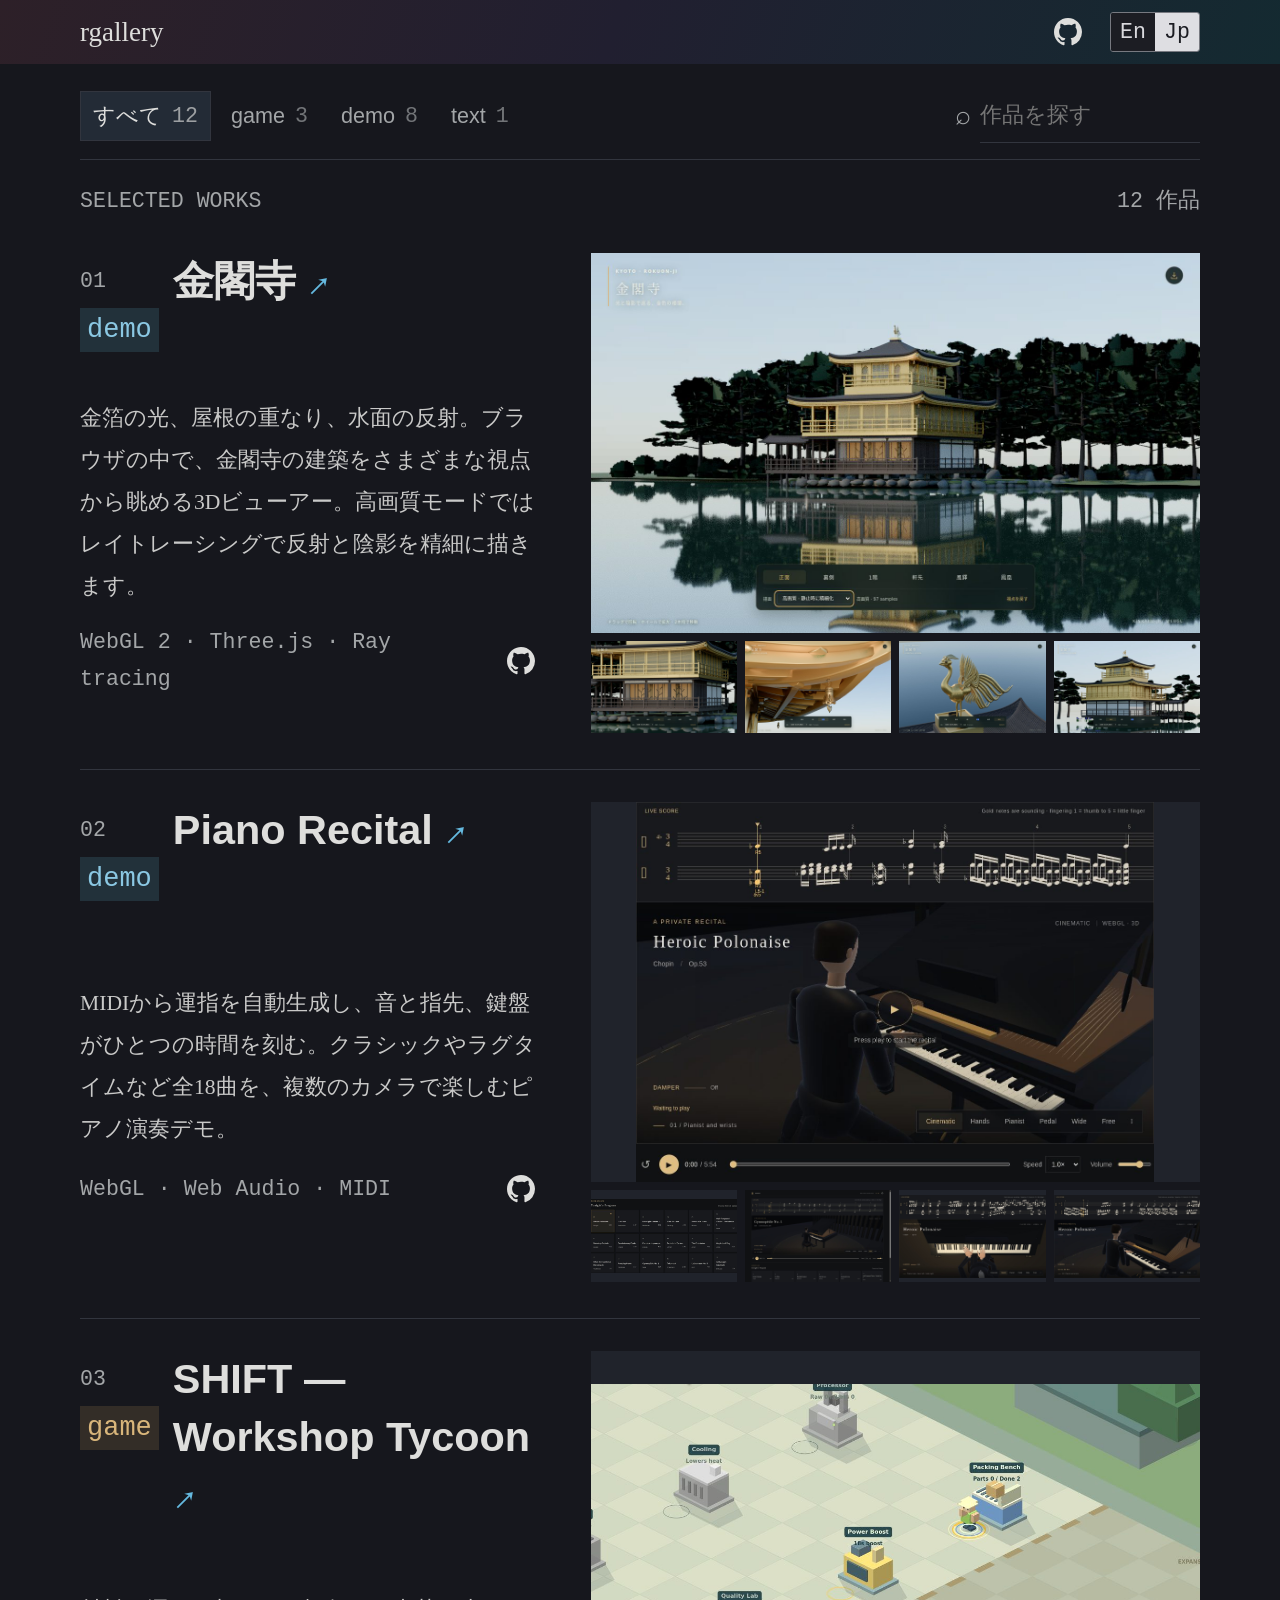
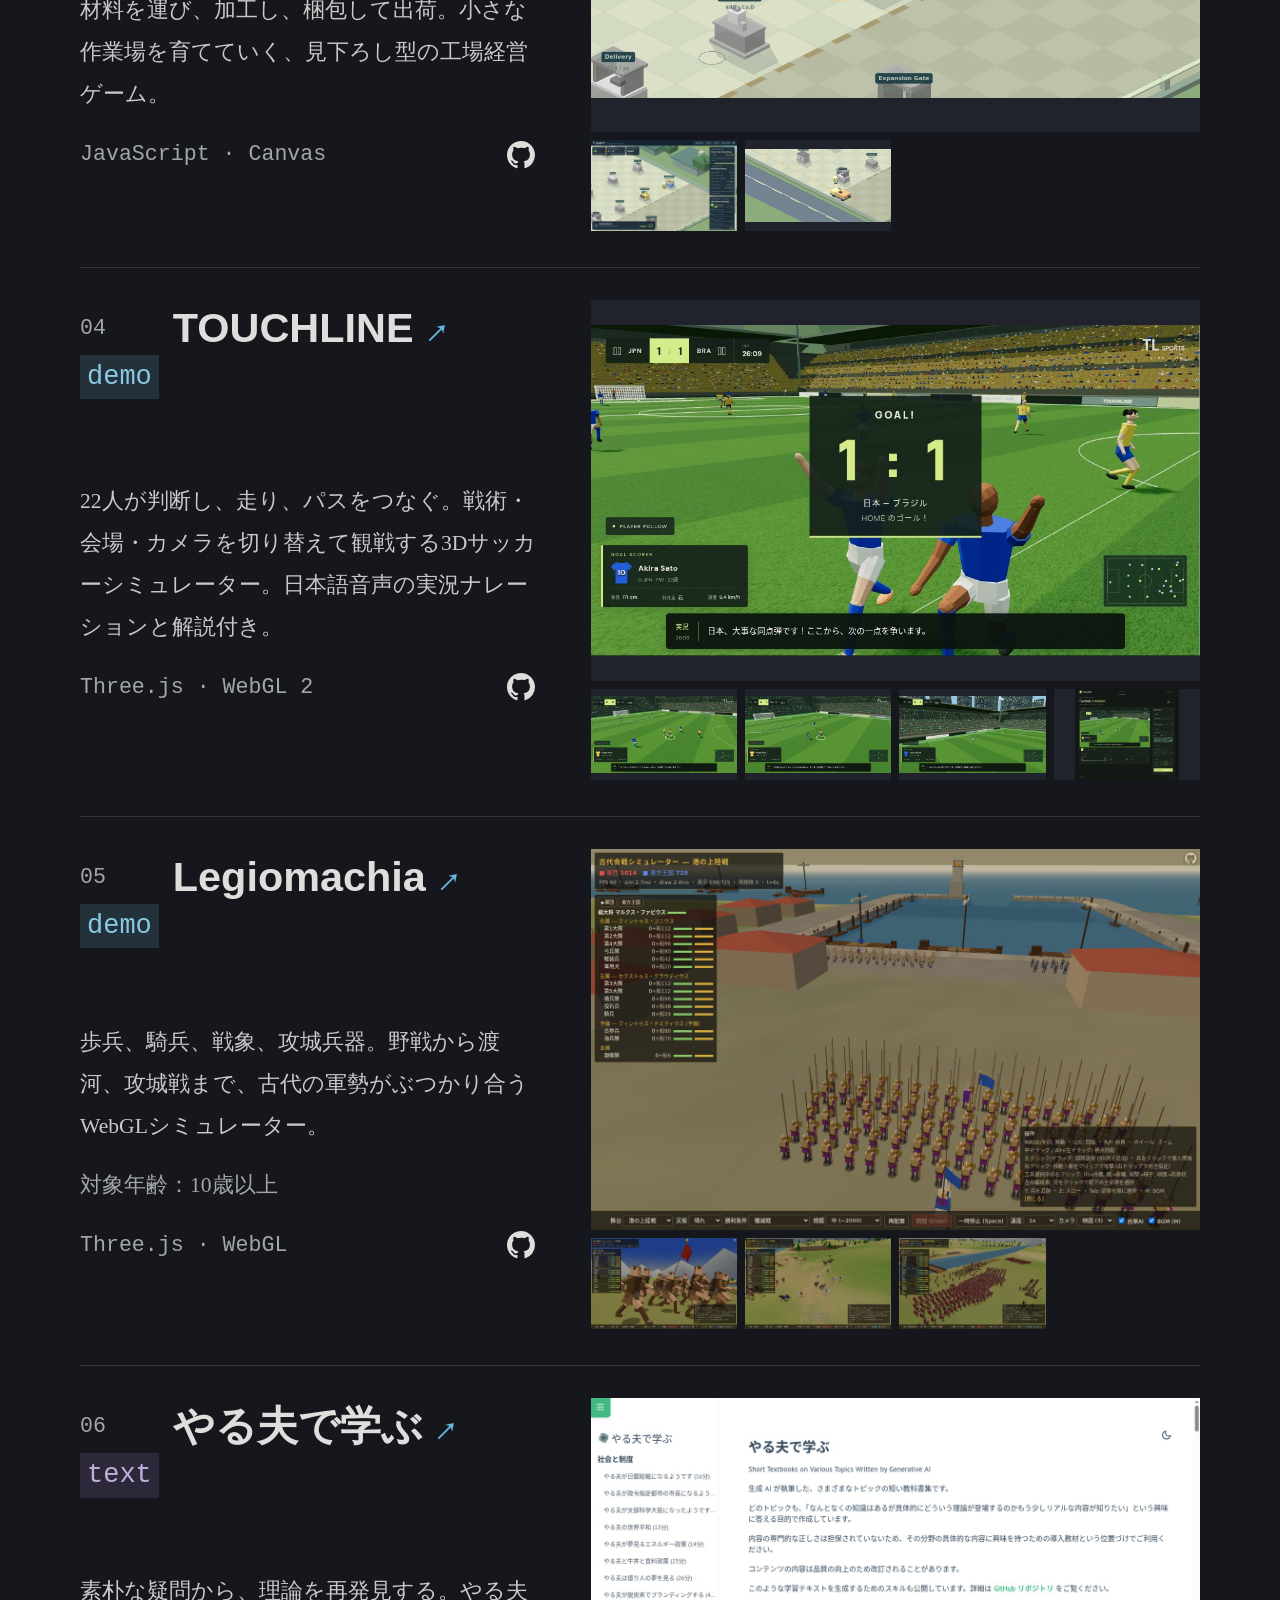
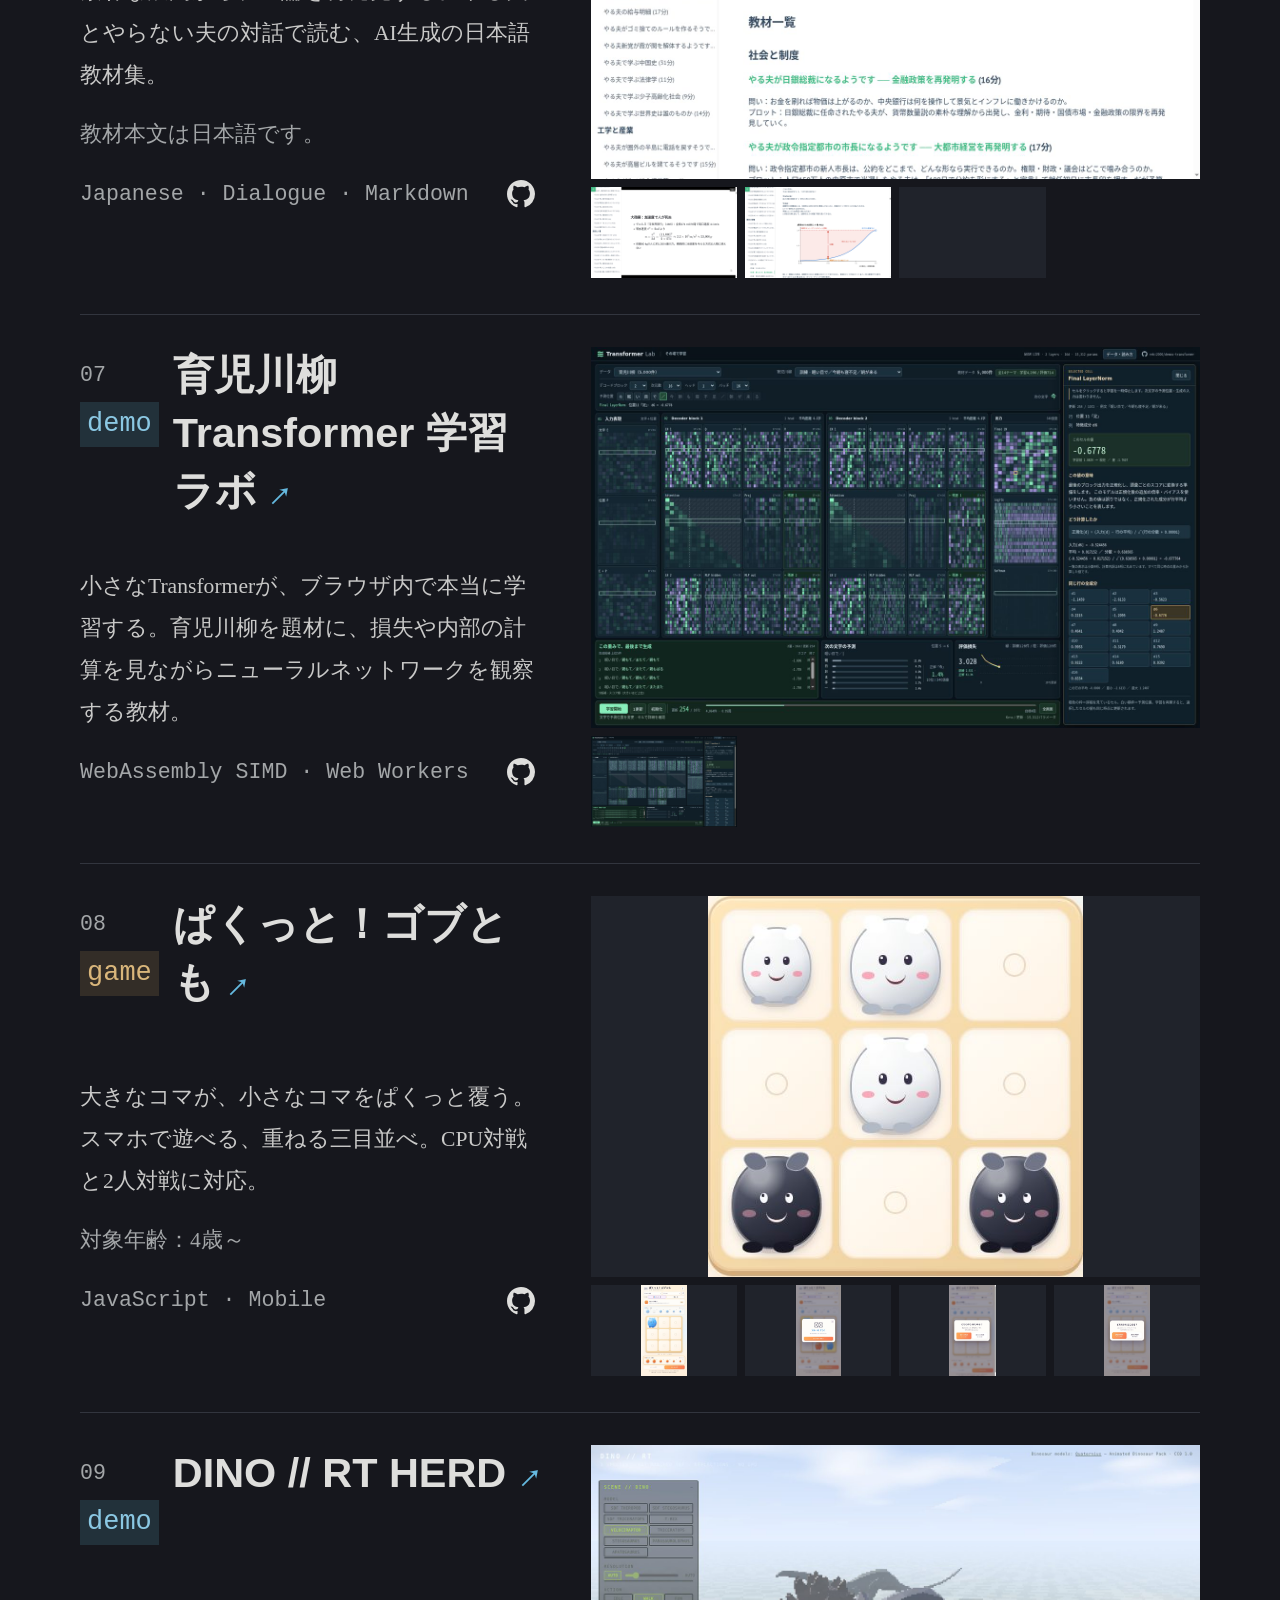
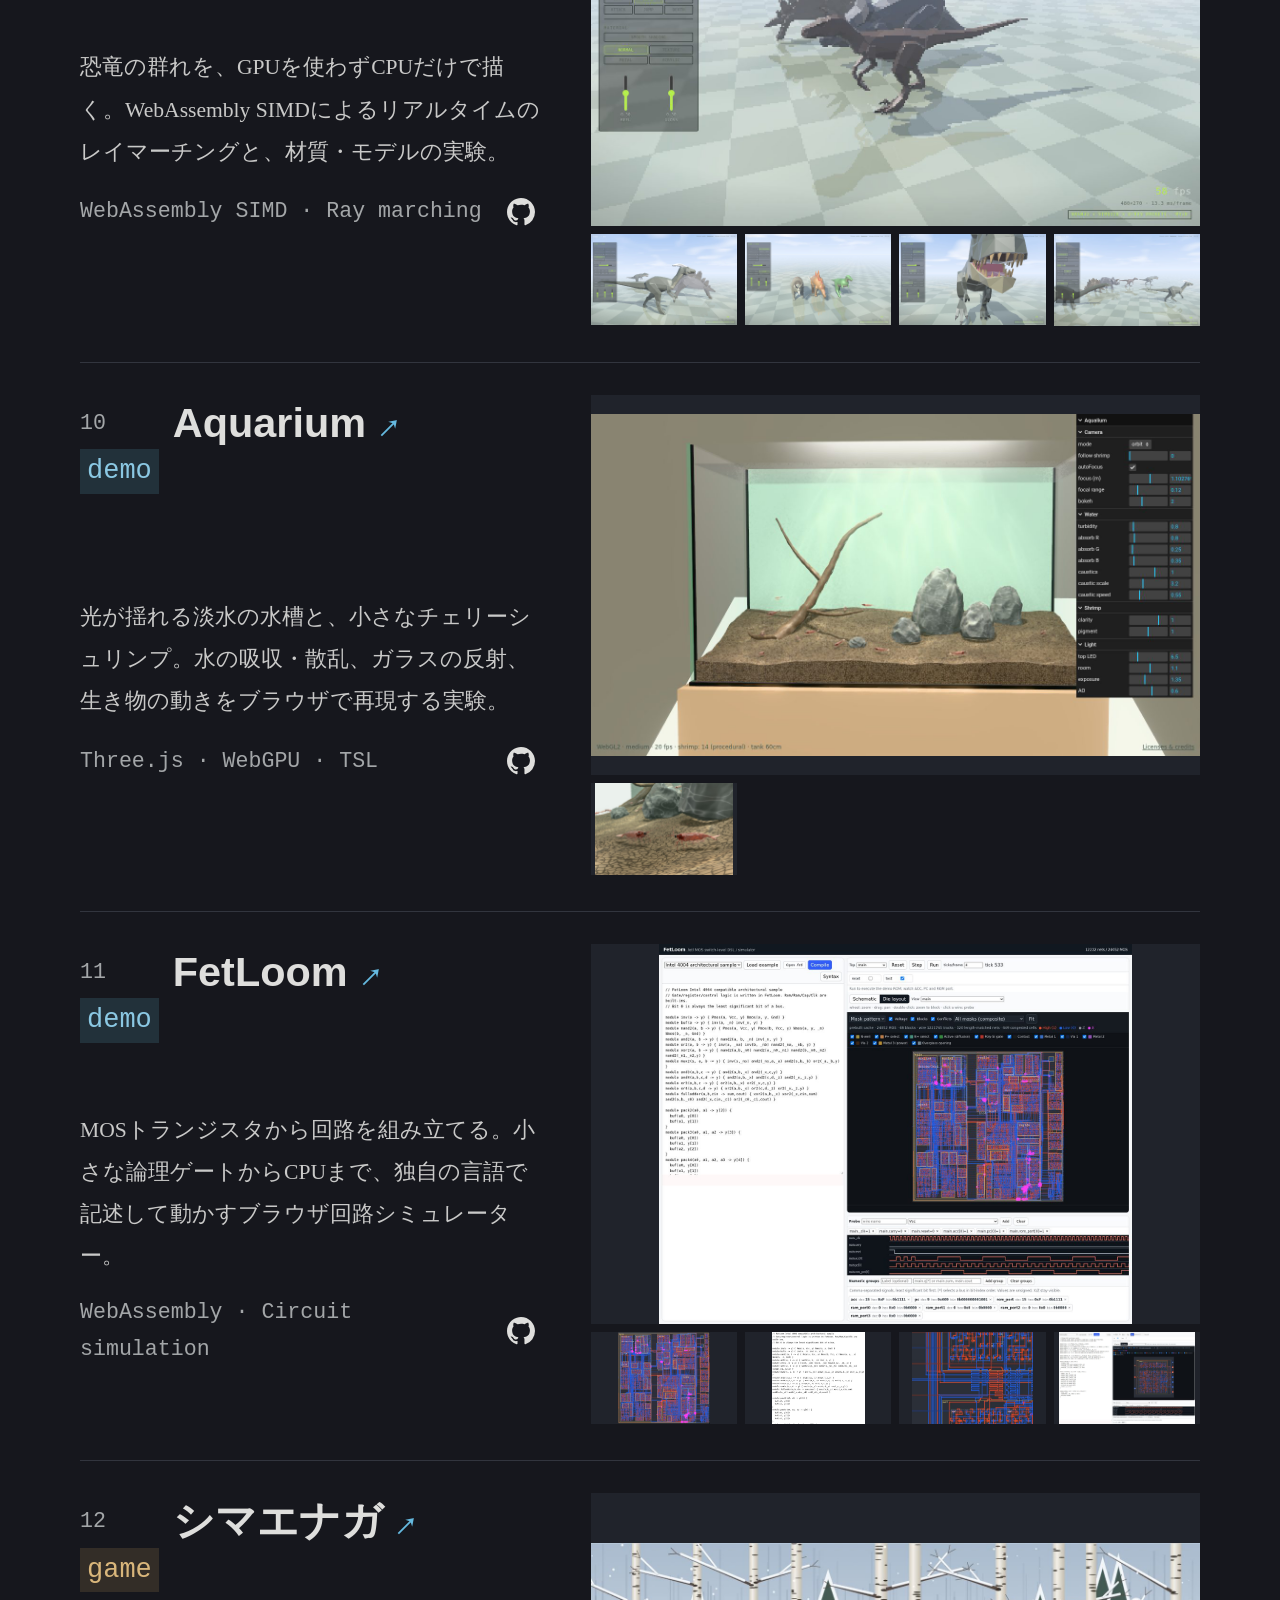
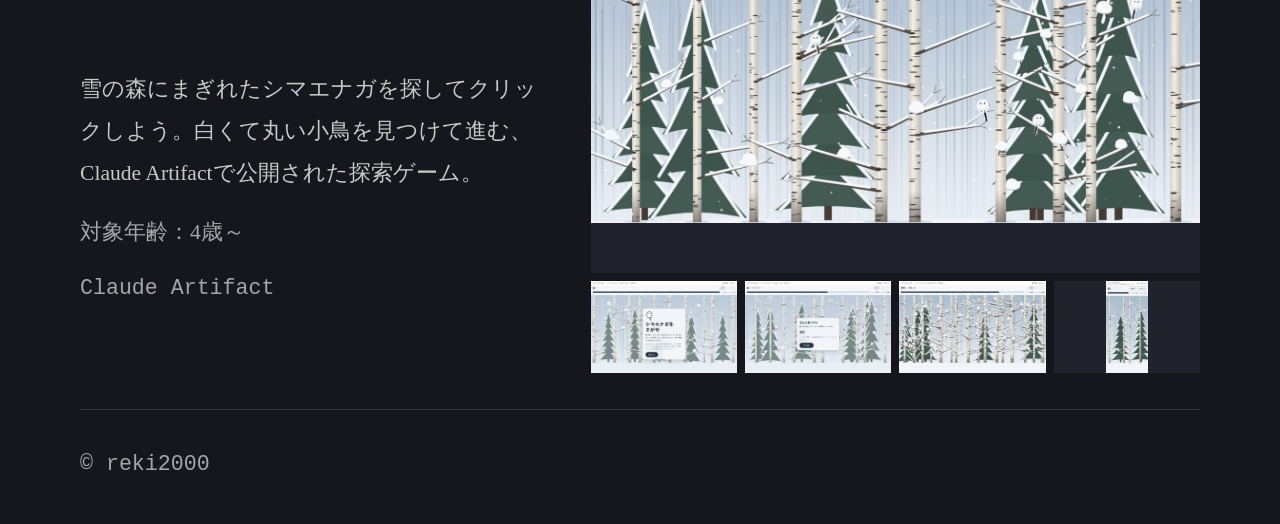
==== commit 375a10d9: "Anchor the tag under the number; GitHub icon joins the technology row The standalone tag row between" ====
--- a/docs/index.html
+++ b/docs/index.html
@@ -4,7 +4,7 @@
 <meta name="theme-color" content="#16171d"><link rel="canonical" href="https://reki2000.github.io/rgallery/index.html">
 <link rel="alternate" hreflang="en" href="https://reki2000.github.io/rgallery/en/index.html">
 <meta property="og:type" content="website"><meta property="og:title" content="作品一覧"><meta property="og:description" content="ブラウザで動くデモやゲーム、対話で読む教材。 つくったものを、ここに集めています。"><meta property="og:url" content="https://reki2000.github.io/rgallery/index.html">
-<link rel="stylesheet" href="assets/style.css?v=04e9b0dd"><script src="assets/site.js?v=c58e68e0" defer></script></head>
+<link rel="stylesheet" href="assets/style.css?v=99947e8c"><script src="assets/site.js?v=c58e68e0" defer></script></head>
 <body><a class="skip-link" href="#main">本文へ</a><div class="page">
 <header class="site-header"><a class="wordmark" href="index.html">rgallery</a>
 <div class="header-right"><a class="github-link icon-link" href="https://github.com/reki2000/rgallery" target="_blank" rel="noopener noreferrer" aria-label="rgallery · GitHub" title="rgallery · GitHub"><svg viewBox="0 0 16 16" aria-hidden="true" focusable="false"><path fill="currentColor" d="M8 0C3.58 0 0 3.58 0 8c0 3.54 2.29 6.53 5.47 7.59.4.07.55-.17.55-.38 0-.19-.01-.82-.01-1.49-2.01.37-2.53-.49-2.69-.94-.09-.23-.48-.94-.82-1.13-.28-.15-.68-.52-.01-.53.63-.01 1.08.58 1.23.82.72 1.21 1.87.87 2.33.66.07-.52.28-.87.51-1.07-1.78-.2-3.64-.89-3.64-3.95 0-.87.31-1.59.82-2.15-.08-.2-.36-1.02.08-2.12 0 0 .67-.21 2.2.82A7.65 7.65 0 0 1 8 3.86c.68 0 1.36.09 2 .27 1.53-1.04 2.2-.82 2.2-.82.44 1.1.16 1.92.08 2.12.51.56.82 1.27.82 2.15 0 3.07-1.87 3.75-3.65 3.95.29.25.54.73.54 1.48 0 1.07-.01 1.93-.01 2.2 0 .21.15.46.55.38A8.01 8.01 0 0 0 16 8c0-4.42-3.58-8-8-8Z"/></svg></a><nav class="languages" aria-label="表示言語"><a href="en/index.html" lang="en" hreflang="en" aria-label="English">En</a><span aria-current="page" class="active" lang="ja" aria-label="日本語">Jp</span></nav></div></header>
@@ -12,65 +12,53 @@
 <div class="search" hidden><label class="sr-only" for="search">作品を探す</label><span aria-hidden="true">⌕</span><input id="search" type="search" placeholder="作品を探す" title="名前・説明・技術で検索"><button class="clear-search" hidden aria-label="検索をクリア">×</button></div></div>
 <div class="collection-heading"><span class="mono">SELECTED WORKS</span><span class="result-count mono" role="status" aria-live="polite">12 作品</span></div>
 <div class="project-list" data-category="all" data-works="作品"><article id="project-kinkakuji" class="project" data-tags="demo" data-search="金閣寺 金箔の光、屋根の重なり、水面の反射。ブラウザの中で、金閣寺の建築をさまざまな視点から眺める3dビューアー。高画質モードではレイトレーシングで反射と陰影を精細に描きます。 webgl 2 three.js ray tracing demo">
-      <div class="project-head"><span class="number mono">01</span><h2><a class="title-link" href="https://reki2000.github.io/demos-kinkakuji/" target="_blank" rel="noopener noreferrer">金閣寺 <span aria-hidden="true">↗</span></a></h2></div>
-      <div class="project-meta"><span class="tag tag-demo">demo</span><a class="repository-link icon-link" href="https://github.com/reki2000/demos-kinkakuji" target="_blank" rel="noopener noreferrer" aria-label="金閣寺 · GitHub" title="金閣寺 · GitHub"><svg viewBox="0 0 16 16" aria-hidden="true" focusable="false"><path fill="currentColor" d="M8 0C3.58 0 0 3.58 0 8c0 3.54 2.29 6.53 5.47 7.59.4.07.55-.17.55-.38 0-.19-.01-.82-.01-1.49-2.01.37-2.53-.49-2.69-.94-.09-.23-.48-.94-.82-1.13-.28-.15-.68-.52-.01-.53.63-.01 1.08.58 1.23.82.72 1.21 1.87.87 2.33.66.07-.52.28-.87.51-1.07-1.78-.2-3.64-.89-3.64-3.95 0-.87.31-1.59.82-2.15-.08-.2-.36-1.02.08-2.12 0 0 .67-.21 2.2.82A7.65 7.65 0 0 1 8 3.86c.68 0 1.36.09 2 .27 1.53-1.04 2.2-.82 2.2-.82.44 1.1.16 1.92.08 2.12.51.56.82 1.27.82 2.15 0 3.07-1.87 3.75-3.65 3.95.29.25.54.73.54 1.48 0 1.07-.01 1.93-.01 2.2 0 .21.15.46.55.38A8.01 8.01 0 0 0 16 8c0-4.42-3.58-8-8-8Z"/></svg></a></div>
+      <div class="project-head"><div class="head-side"><span class="number mono">01</span><span class="tag tag-demo">demo</span></div><h2><a class="title-link" href="https://reki2000.github.io/demos-kinkakuji/" target="_blank" rel="noopener noreferrer">金閣寺 <span aria-hidden="true">↗</span></a></h2></div>
       <div class="project-body"><p>金箔の光、屋根の重なり、水面の反射。ブラウザの中で、金閣寺の建築をさまざまな視点から眺める3Dビューアー。高画質モードではレイトレーシングで反射と陰影を精細に描きます。</p>
-      <div class="technologies mono">WebGL 2 · Three.js · Ray tracing</div></div>
+      <div class="project-tech"><span class="technologies mono">WebGL 2 · Three.js · Ray tracing</span><a class="repository-link icon-link" href="https://github.com/reki2000/demos-kinkakuji" target="_blank" rel="noopener noreferrer" aria-label="金閣寺 · GitHub" title="金閣寺 · GitHub"><svg viewBox="0 0 16 16" aria-hidden="true" focusable="false"><path fill="currentColor" d="M8 0C3.58 0 0 3.58 0 8c0 3.54 2.29 6.53 5.47 7.59.4.07.55-.17.55-.38 0-.19-.01-.82-.01-1.49-2.01.37-2.53-.49-2.69-.94-.09-.23-.48-.94-.82-1.13-.28-.15-.68-.52-.01-.53.63-.01 1.08.58 1.23.82.72 1.21 1.87.87 2.33.66.07-.52.28-.87.51-1.07-1.78-.2-3.64-.89-3.64-3.95 0-.87.31-1.59.82-2.15-.08-.2-.36-1.02.08-2.12 0 0 .67-.21 2.2.82A7.65 7.65 0 0 1 8 3.86c.68 0 1.36.09 2 .27 1.53-1.04 2.2-.82 2.2-.82.44 1.1.16 1.92.08 2.12.51.56.82 1.27.82 2.15 0 3.07-1.87 3.75-3.65 3.95.29.25.54.73.54 1.48 0 1.07-.01 1.93-.01 2.2 0 .21.15.46.55.38A8.01 8.01 0 0 0 16 8c0-4.42-3.58-8-8-8Z"/></svg></a></div></div>
       <div class="project-preview"><a href="assets/projects/kinkakuji/images/bbafd30887756fbfefd7.jpg" class="preview-shot screenshot-link shot-0" data-gallery="kinkakuji" data-caption="正面と水面の反射" aria-label="画像を拡大: 正面と水面の反射" ><img src="assets/projects/kinkakuji/images/bbafd30887756fbfefd7.jpg" alt="正面と水面の反射" loading="lazy" decoding="async"></a><a href="assets/projects/kinkakuji/images/40eb059ac54685e63260.jpg" class="preview-shot screenshot-link shot-1" data-gallery="kinkakuji" data-caption="1階の壁画と回廊" aria-label="画像を拡大: 1階の壁画と回廊" ><img src="assets/projects/kinkakuji/images/40eb059ac54685e63260.jpg" alt="1階の壁画と回廊" loading="lazy" decoding="async"></a><a href="assets/projects/kinkakuji/images/900a9c59b5b9c751bec2.jpg" class="preview-shot screenshot-link shot-2" data-gallery="kinkakuji" data-caption="軒先と風鐸" aria-label="画像を拡大: 軒先と風鐸" ><img src="assets/projects/kinkakuji/images/900a9c59b5b9c751bec2.jpg" alt="軒先と風鐸" loading="lazy" decoding="async"></a><a href="assets/projects/kinkakuji/images/5cd1f772769528ccbc5f.jpg" class="preview-shot screenshot-link shot-3" data-gallery="kinkakuji" data-caption="屋根の鳳凰" aria-label="画像を拡大: 屋根の鳳凰" ><img src="assets/projects/kinkakuji/images/5cd1f772769528ccbc5f.jpg" alt="屋根の鳳凰" loading="lazy" decoding="async"></a><a href="assets/projects/kinkakuji/images/a130f396a6bf901be2d5.jpg" class="preview-shot screenshot-link shot-4" data-gallery="kinkakuji" data-caption="裏側からの眺め" aria-label="画像を拡大: 裏側からの眺め" ><img src="assets/projects/kinkakuji/images/a130f396a6bf901be2d5.jpg" alt="裏側からの眺め" loading="lazy" decoding="async"></a></div></article><article id="project-pianist" class="project" data-tags="demo" data-search="piano recital midiから運指を自動生成し、音と指先、鍵盤がひとつの時間を刻む。クラシックやラグタイムなど全18曲を、複数のカメラで楽しむピアノ演奏デモ。 webgl web audio midi demo">
-      <div class="project-head"><span class="number mono">02</span><h2><a class="title-link" href="https://reki2000.github.io/demos-pianist/" target="_blank" rel="noopener noreferrer">Piano Recital <span aria-hidden="true">↗</span></a></h2></div>
-      <div class="project-meta"><span class="tag tag-demo">demo</span><a class="repository-link icon-link" href="https://github.com/reki2000/demos-pianist" target="_blank" rel="noopener noreferrer" aria-label="Piano Recital · GitHub" title="Piano Recital · GitHub"><svg viewBox="0 0 16 16" aria-hidden="true" focusable="false"><path fill="currentColor" d="M8 0C3.58 0 0 3.58 0 8c0 3.54 2.29 6.53 5.47 7.59.4.07.55-.17.55-.38 0-.19-.01-.82-.01-1.49-2.01.37-2.53-.49-2.69-.94-.09-.23-.48-.94-.82-1.13-.28-.15-.68-.52-.01-.53.63-.01 1.08.58 1.23.82.72 1.21 1.87.87 2.33.66.07-.52.28-.87.51-1.07-1.78-.2-3.64-.89-3.64-3.95 0-.87.31-1.59.82-2.15-.08-.2-.36-1.02.08-2.12 0 0 .67-.21 2.2.82A7.65 7.65 0 0 1 8 3.86c.68 0 1.36.09 2 .27 1.53-1.04 2.2-.82 2.2-.82.44 1.1.16 1.92.08 2.12.51.56.82 1.27.82 2.15 0 3.07-1.87 3.75-3.65 3.95.29.25.54.73.54 1.48 0 1.07-.01 1.93-.01 2.2 0 .21.15.46.55.38A8.01 8.01 0 0 0 16 8c0-4.42-3.58-8-8-8Z"/></svg></a></div>
+      <div class="project-head"><div class="head-side"><span class="number mono">02</span><span class="tag tag-demo">demo</span></div><h2><a class="title-link" href="https://reki2000.github.io/demos-pianist/" target="_blank" rel="noopener noreferrer">Piano Recital <span aria-hidden="true">↗</span></a></h2></div>
       <div class="project-body"><p>MIDIから運指を自動生成し、音と指先、鍵盤がひとつの時間を刻む。クラシックやラグタイムなど全18曲を、複数のカメラで楽しむピアノ演奏デモ。</p>
-      <div class="technologies mono">WebGL · Web Audio · MIDI</div></div>
+      <div class="project-tech"><span class="technologies mono">WebGL · Web Audio · MIDI</span><a class="repository-link icon-link" href="https://github.com/reki2000/demos-pianist" target="_blank" rel="noopener noreferrer" aria-label="Piano Recital · GitHub" title="Piano Recital · GitHub"><svg viewBox="0 0 16 16" aria-hidden="true" focusable="false"><path fill="currentColor" d="M8 0C3.58 0 0 3.58 0 8c0 3.54 2.29 6.53 5.47 7.59.4.07.55-.17.55-.38 0-.19-.01-.82-.01-1.49-2.01.37-2.53-.49-2.69-.94-.09-.23-.48-.94-.82-1.13-.28-.15-.68-.52-.01-.53.63-.01 1.08.58 1.23.82.72 1.21 1.87.87 2.33.66.07-.52.28-.87.51-1.07-1.78-.2-3.64-.89-3.64-3.95 0-.87.31-1.59.82-2.15-.08-.2-.36-1.02.08-2.12 0 0 .67-.21 2.2.82A7.65 7.65 0 0 1 8 3.86c.68 0 1.36.09 2 .27 1.53-1.04 2.2-.82 2.2-.82.44 1.1.16 1.92.08 2.12.51.56.82 1.27.82 2.15 0 3.07-1.87 3.75-3.65 3.95.29.25.54.73.54 1.48 0 1.07-.01 1.93-.01 2.2 0 .21.15.46.55.38A8.01 8.01 0 0 0 16 8c0-4.42-3.58-8-8-8Z"/></svg></a></div></div>
       <div class="project-preview"><a href="assets/projects/pianist/images/56cb00e380f5f61ce0f1.jpg" class="preview-shot screenshot-link shot-0" data-gallery="pianist" data-caption="英雄ポロネーズ・楽譜、演奏とプレイヤー操作" aria-label="画像を拡大: 英雄ポロネーズ・楽譜、演奏とプレイヤー操作" ><img src="assets/projects/pianist/images/56cb00e380f5f61ce0f1.jpg" alt="英雄ポロネーズ・楽譜、演奏とプレイヤー操作" loading="lazy" decoding="async"></a><a href="assets/projects/pianist/images/da84420dd699cf44e0b8.jpg" class="preview-shot screenshot-link shot-1" data-gallery="pianist" data-caption="収録18曲の一覧" aria-label="画像を拡大: 収録18曲の一覧" ><img src="assets/projects/pianist/images/da84420dd699cf44e0b8.jpg" alt="収録18曲の一覧" loading="lazy" decoding="async"></a><a href="assets/projects/pianist/images/9df2aa948b6a42879a92.jpg" class="preview-shot screenshot-link shot-2" data-gallery="pianist" data-caption="楽譜・演奏・操作パネルを含む全画面" aria-label="画像を拡大: 楽譜・演奏・操作パネルを含む全画面" ><img src="assets/projects/pianist/images/9df2aa948b6a42879a92.jpg" alt="楽譜・演奏・操作パネルを含む全画面" loading="lazy" decoding="async"></a><a href="assets/projects/pianist/images/5975b1fbbb079f7eafb2.jpg" class="preview-shot screenshot-link shot-3" data-gallery="pianist" data-caption="自動生成した運指・手元の視点" aria-label="画像を拡大: 自動生成した運指・手元の視点" ><img src="assets/projects/pianist/images/5975b1fbbb079f7eafb2.jpg" alt="自動生成した運指・手元の視点" loading="lazy" decoding="async"></a><a href="assets/projects/pianist/images/4a7bf942c2901a3f6448.jpg" class="preview-shot screenshot-link shot-4" data-gallery="pianist" data-caption="英雄ポロネーズ・楽譜と演奏" aria-label="画像を拡大: 英雄ポロネーズ・楽譜と演奏" ><img src="assets/projects/pianist/images/4a7bf942c2901a3f6448.jpg" alt="英雄ポロネーズ・楽譜と演奏" loading="lazy" decoding="async"></a><a href="assets/projects/pianist/images/bc651e240976e0a58edc.jpg" class="preview-shot screenshot-link shot-5" data-gallery="pianist" data-caption="スマホ・楽譜と演奏" aria-label="画像を拡大: スマホ・楽譜と演奏" hidden></a><a href="assets/projects/pianist/images/d4d1ab14e95d66df1081.jpg" class="preview-shot screenshot-link shot-6" data-gallery="pianist" data-caption="スマホ・楽譜と手元" aria-label="画像を拡大: スマホ・楽譜と手元" hidden></a><a href="assets/projects/pianist/images/583b21f9a7ab3e2455a9.jpg" class="preview-shot screenshot-link shot-7" data-gallery="pianist" data-caption="トルコ行進曲・楽譜と演奏" aria-label="画像を拡大: トルコ行進曲・楽譜と演奏" hidden></a></div></article><article id="project-shift" class="project" data-tags="game" data-search="shift — workshop tycoon 材料を運び、加工し、梱包して出荷。小さな作業場を育てていく、見下ろし型の工場経営ゲーム。 javascript canvas game">
-      <div class="project-head"><span class="number mono">03</span><h2><a class="title-link" href="https://reki2000.github.io/demos-worker/" target="_blank" rel="noopener noreferrer">SHIFT — Workshop Tycoon <span aria-hidden="true">↗</span></a></h2></div>
-      <div class="project-meta"><span class="tag tag-game">game</span><a class="repository-link icon-link" href="https://github.com/reki2000/demos-worker" target="_blank" rel="noopener noreferrer" aria-label="SHIFT — Workshop Tycoon · GitHub" title="SHIFT — Workshop Tycoon · GitHub"><svg viewBox="0 0 16 16" aria-hidden="true" focusable="false"><path fill="currentColor" d="M8 0C3.58 0 0 3.58 0 8c0 3.54 2.29 6.53 5.47 7.59.4.07.55-.17.55-.38 0-.19-.01-.82-.01-1.49-2.01.37-2.53-.49-2.69-.94-.09-.23-.48-.94-.82-1.13-.28-.15-.68-.52-.01-.53.63-.01 1.08.58 1.23.82.72 1.21 1.87.87 2.33.66.07-.52.28-.87.51-1.07-1.78-.2-3.64-.89-3.64-3.95 0-.87.31-1.59.82-2.15-.08-.2-.36-1.02.08-2.12 0 0 .67-.21 2.2.82A7.65 7.65 0 0 1 8 3.86c.68 0 1.36.09 2 .27 1.53-1.04 2.2-.82 2.2-.82.44 1.1.16 1.92.08 2.12.51.56.82 1.27.82 2.15 0 3.07-1.87 3.75-3.65 3.95.29.25.54.73.54 1.48 0 1.07-.01 1.93-.01 2.2 0 .21.15.46.55.38A8.01 8.01 0 0 0 16 8c0-4.42-3.58-8-8-8Z"/></svg></a></div>
+      <div class="project-head"><div class="head-side"><span class="number mono">03</span><span class="tag tag-game">game</span></div><h2><a class="title-link" href="https://reki2000.github.io/demos-worker/" target="_blank" rel="noopener noreferrer">SHIFT — Workshop Tycoon <span aria-hidden="true">↗</span></a></h2></div>
       <div class="project-body"><p>材料を運び、加工し、梱包して出荷。小さな作業場を育てていく、見下ろし型の工場経営ゲーム。</p>
-      <div class="technologies mono">JavaScript · Canvas</div></div>
+      <div class="project-tech"><span class="technologies mono">JavaScript · Canvas</span><a class="repository-link icon-link" href="https://github.com/reki2000/demos-worker" target="_blank" rel="noopener noreferrer" aria-label="SHIFT — Workshop Tycoon · GitHub" title="SHIFT — Workshop Tycoon · GitHub"><svg viewBox="0 0 16 16" aria-hidden="true" focusable="false"><path fill="currentColor" d="M8 0C3.58 0 0 3.58 0 8c0 3.54 2.29 6.53 5.47 7.59.4.07.55-.17.55-.38 0-.19-.01-.82-.01-1.49-2.01.37-2.53-.49-2.69-.94-.09-.23-.48-.94-.82-1.13-.28-.15-.68-.52-.01-.53.63-.01 1.08.58 1.23.82.72 1.21 1.87.87 2.33.66.07-.52.28-.87.51-1.07-1.78-.2-3.64-.89-3.64-3.95 0-.87.31-1.59.82-2.15-.08-.2-.36-1.02.08-2.12 0 0 .67-.21 2.2.82A7.65 7.65 0 0 1 8 3.86c.68 0 1.36.09 2 .27 1.53-1.04 2.2-.82 2.2-.82.44 1.1.16 1.92.08 2.12.51.56.82 1.27.82 2.15 0 3.07-1.87 3.75-3.65 3.95.29.25.54.73.54 1.48 0 1.07-.01 1.93-.01 2.2 0 .21.15.46.55.38A8.01 8.01 0 0 0 16 8c0-4.42-3.58-8-8-8Z"/></svg></a></div></div>
       <div class="project-preview"><a href="assets/projects/shift/images/bd65cfd5ac6fcfdffb1b.jpg" class="preview-shot screenshot-link shot-0" data-gallery="shift" data-caption="作業場での加工・梱包" aria-label="画像を拡大: 作業場での加工・梱包" ><img src="assets/projects/shift/images/bd65cfd5ac6fcfdffb1b.jpg" alt="作業場での加工・梱包" loading="lazy" decoding="async"></a><a href="assets/projects/shift/images/bcfa1e513889536100d5.jpg" class="preview-shot screenshot-link shot-1" data-gallery="shift" data-caption="作業場の画面全体" aria-label="画像を拡大: 作業場の画面全体" ><img src="assets/projects/shift/images/bcfa1e513889536100d5.jpg" alt="作業場の画面全体" loading="lazy" decoding="async"></a><a href="assets/projects/shift/images/961adf9319c478b05d92.jpg" class="preview-shot screenshot-link shot-2" data-gallery="shift" data-caption="出荷の場面" aria-label="画像を拡大: 出荷の場面" ><img src="assets/projects/shift/images/961adf9319c478b05d92.jpg" alt="出荷の場面" loading="lazy" decoding="async"></a></div></article><article id="project-touchline" class="project" data-tags="demo" data-search="touchline 22人が判断し、走り、パスをつなぐ。戦術・会場・カメラを切り替えて観戦する3dサッカーシミュレーター。日本語音声の実況ナレーションと解説付き。 three.js webgl 2 demo">
-      <div class="project-head"><span class="number mono">04</span><h2><a class="title-link" href="https://reki2000.github.io/demos-soccer/" target="_blank" rel="noopener noreferrer">TOUCHLINE <span aria-hidden="true">↗</span></a></h2></div>
-      <div class="project-meta"><span class="tag tag-demo">demo</span><a class="repository-link icon-link" href="https://github.com/reki2000/demos-soccer" target="_blank" rel="noopener noreferrer" aria-label="TOUCHLINE · GitHub" title="TOUCHLINE · GitHub"><svg viewBox="0 0 16 16" aria-hidden="true" focusable="false"><path fill="currentColor" d="M8 0C3.58 0 0 3.58 0 8c0 3.54 2.29 6.53 5.47 7.59.4.07.55-.17.55-.38 0-.19-.01-.82-.01-1.49-2.01.37-2.53-.49-2.69-.94-.09-.23-.48-.94-.82-1.13-.28-.15-.68-.52-.01-.53.63-.01 1.08.58 1.23.82.72 1.21 1.87.87 2.33.66.07-.52.28-.87.51-1.07-1.78-.2-3.64-.89-3.64-3.95 0-.87.31-1.59.82-2.15-.08-.2-.36-1.02.08-2.12 0 0 .67-.21 2.2.82A7.65 7.65 0 0 1 8 3.86c.68 0 1.36.09 2 .27 1.53-1.04 2.2-.82 2.2-.82.44 1.1.16 1.92.08 2.12.51.56.82 1.27.82 2.15 0 3.07-1.87 3.75-3.65 3.95.29.25.54.73.54 1.48 0 1.07-.01 1.93-.01 2.2 0 .21.15.46.55.38A8.01 8.01 0 0 0 16 8c0-4.42-3.58-8-8-8Z"/></svg></a></div>
+      <div class="project-head"><div class="head-side"><span class="number mono">04</span><span class="tag tag-demo">demo</span></div><h2><a class="title-link" href="https://reki2000.github.io/demos-soccer/" target="_blank" rel="noopener noreferrer">TOUCHLINE <span aria-hidden="true">↗</span></a></h2></div>
       <div class="project-body"><p>22人が判断し、走り、パスをつなぐ。戦術・会場・カメラを切り替えて観戦する3Dサッカーシミュレーター。日本語音声の実況ナレーションと解説付き。</p>
-      <div class="technologies mono">Three.js · WebGL 2</div></div>
+      <div class="project-tech"><span class="technologies mono">Three.js · WebGL 2</span><a class="repository-link icon-link" href="https://github.com/reki2000/demos-soccer" target="_blank" rel="noopener noreferrer" aria-label="TOUCHLINE · GitHub" title="TOUCHLINE · GitHub"><svg viewBox="0 0 16 16" aria-hidden="true" focusable="false"><path fill="currentColor" d="M8 0C3.58 0 0 3.58 0 8c0 3.54 2.29 6.53 5.47 7.59.4.07.55-.17.55-.38 0-.19-.01-.82-.01-1.49-2.01.37-2.53-.49-2.69-.94-.09-.23-.48-.94-.82-1.13-.28-.15-.68-.52-.01-.53.63-.01 1.08.58 1.23.82.72 1.21 1.87.87 2.33.66.07-.52.28-.87.51-1.07-1.78-.2-3.64-.89-3.64-3.95 0-.87.31-1.59.82-2.15-.08-.2-.36-1.02.08-2.12 0 0 .67-.21 2.2.82A7.65 7.65 0 0 1 8 3.86c.68 0 1.36.09 2 .27 1.53-1.04 2.2-.82 2.2-.82.44 1.1.16 1.92.08 2.12.51.56.82 1.27.82 2.15 0 3.07-1.87 3.75-3.65 3.95.29.25.54.73.54 1.48 0 1.07-.01 1.93-.01 2.2 0 .21.15.46.55.38A8.01 8.01 0 0 0 16 8c0-4.42-3.58-8-8-8Z"/></svg></a></div></div>
       <div class="project-preview"><a href="assets/projects/touchline/images/55f98bf6ba88c850c919.jpg" class="preview-shot screenshot-link shot-0" data-gallery="touchline" data-caption="ゴールの瞬間" aria-label="画像を拡大: ゴールの瞬間" ><img src="assets/projects/touchline/images/55f98bf6ba88c850c919.jpg" alt="ゴールの瞬間" loading="lazy" decoding="async"></a><a href="assets/projects/touchline/images/0d814fae47db78426adf.jpg" class="preview-shot screenshot-link shot-1" data-gallery="touchline" data-caption="試合の場面1" aria-label="画像を拡大: 試合の場面1" ><img src="assets/projects/touchline/images/0d814fae47db78426adf.jpg" alt="試合の場面1" loading="lazy" decoding="async"></a><a href="assets/projects/touchline/images/0c554bc7fa4fd9c089bd.jpg" class="preview-shot screenshot-link shot-2" data-gallery="touchline" data-caption="試合の場面2" aria-label="画像を拡大: 試合の場面2" ><img src="assets/projects/touchline/images/0c554bc7fa4fd9c089bd.jpg" alt="試合の場面2" loading="lazy" decoding="async"></a><a href="assets/projects/touchline/images/8985163483ad59d58647.jpg" class="preview-shot screenshot-link shot-3" data-gallery="touchline" data-caption="試合の場面3" aria-label="画像を拡大: 試合の場面3" ><img src="assets/projects/touchline/images/8985163483ad59d58647.jpg" alt="試合の場面3" loading="lazy" decoding="async"></a><a href="assets/projects/touchline/images/dd173c65bf1949a67d55.jpg" class="preview-shot screenshot-link shot-4" data-gallery="touchline" data-caption="試合と設定を含む画面全体" aria-label="画像を拡大: 試合と設定を含む画面全体" ><img src="assets/projects/touchline/images/dd173c65bf1949a67d55.jpg" alt="試合と設定を含む画面全体" loading="lazy" decoding="async"></a><a href="assets/projects/touchline/images/599aa3c7ba1aa57aa2b5.jpg" class="preview-shot screenshot-link shot-5" data-gallery="touchline" data-caption="PC・場面1" aria-label="画像を拡大: PC・場面1" hidden></a><a href="assets/projects/touchline/images/70a3eda86332a8f59523.jpg" class="preview-shot screenshot-link shot-6" data-gallery="touchline" data-caption="PC・場面2" aria-label="画像を拡大: PC・場面2" hidden></a><a href="assets/projects/touchline/images/7f74700e5c842a491a9d.jpg" class="preview-shot screenshot-link shot-7" data-gallery="touchline" data-caption="スマホでの試合1" aria-label="画像を拡大: スマホでの試合1" hidden></a><a href="assets/projects/touchline/images/291b321281d9828221f7.jpg" class="preview-shot screenshot-link shot-8" data-gallery="touchline" data-caption="スマホでの試合2" aria-label="画像を拡大: スマホでの試合2" hidden></a></div></article><article id="project-legiomachia" class="project" data-tags="demo" data-search="legiomachia 歩兵、騎兵、戦象、攻城兵器。野戦から渡河、攻城戦まで、古代の軍勢がぶつかり合うwebglシミュレーター。 three.js webgl demo">
-      <div class="project-head"><span class="number mono">05</span><h2><a class="title-link" href="https://reki2000.github.io/legiomachia/" target="_blank" rel="noopener noreferrer">Legiomachia <span aria-hidden="true">↗</span></a></h2></div>
-      <div class="project-meta"><span class="tag tag-demo">demo</span><a class="repository-link icon-link" href="https://github.com/reki2000/legiomachia" target="_blank" rel="noopener noreferrer" aria-label="Legiomachia · GitHub" title="Legiomachia · GitHub"><svg viewBox="0 0 16 16" aria-hidden="true" focusable="false"><path fill="currentColor" d="M8 0C3.58 0 0 3.58 0 8c0 3.54 2.29 6.53 5.47 7.59.4.07.55-.17.55-.38 0-.19-.01-.82-.01-1.49-2.01.37-2.53-.49-2.69-.94-.09-.23-.48-.94-.82-1.13-.28-.15-.68-.52-.01-.53.63-.01 1.08.58 1.23.82.72 1.21 1.87.87 2.33.66.07-.52.28-.87.51-1.07-1.78-.2-3.64-.89-3.64-3.95 0-.87.31-1.59.82-2.15-.08-.2-.36-1.02.08-2.12 0 0 .67-.21 2.2.82A7.65 7.65 0 0 1 8 3.86c.68 0 1.36.09 2 .27 1.53-1.04 2.2-.82 2.2-.82.44 1.1.16 1.92.08 2.12.51.56.82 1.27.82 2.15 0 3.07-1.87 3.75-3.65 3.95.29.25.54.73.54 1.48 0 1.07-.01 1.93-.01 2.2 0 .21.15.46.55.38A8.01 8.01 0 0 0 16 8c0-4.42-3.58-8-8-8Z"/></svg></a></div>
+      <div class="project-head"><div class="head-side"><span class="number mono">05</span><span class="tag tag-demo">demo</span></div><h2><a class="title-link" href="https://reki2000.github.io/legiomachia/" target="_blank" rel="noopener noreferrer">Legiomachia <span aria-hidden="true">↗</span></a></h2></div>
       <div class="project-body"><p>歩兵、騎兵、戦象、攻城兵器。野戦から渡河、攻城戦まで、古代の軍勢がぶつかり合うWebGLシミュレーター。</p><p class="project-note">対象年齢：10歳以上</p>
-      <div class="technologies mono">Three.js · WebGL</div></div>
+      <div class="project-tech"><span class="technologies mono">Three.js · WebGL</span><a class="repository-link icon-link" href="https://github.com/reki2000/legiomachia" target="_blank" rel="noopener noreferrer" aria-label="Legiomachia · GitHub" title="Legiomachia · GitHub"><svg viewBox="0 0 16 16" aria-hidden="true" focusable="false"><path fill="currentColor" d="M8 0C3.58 0 0 3.58 0 8c0 3.54 2.29 6.53 5.47 7.59.4.07.55-.17.55-.38 0-.19-.01-.82-.01-1.49-2.01.37-2.53-.49-2.69-.94-.09-.23-.48-.94-.82-1.13-.28-.15-.68-.52-.01-.53.63-.01 1.08.58 1.23.82.72 1.21 1.87.87 2.33.66.07-.52.28-.87.51-1.07-1.78-.2-3.64-.89-3.64-3.95 0-.87.31-1.59.82-2.15-.08-.2-.36-1.02.08-2.12 0 0 .67-.21 2.2.82A7.65 7.65 0 0 1 8 3.86c.68 0 1.36.09 2 .27 1.53-1.04 2.2-.82 2.2-.82.44 1.1.16 1.92.08 2.12.51.56.82 1.27.82 2.15 0 3.07-1.87 3.75-3.65 3.95.29.25.54.73.54 1.48 0 1.07-.01 1.93-.01 2.2 0 .21.15.46.55.38A8.01 8.01 0 0 0 16 8c0-4.42-3.58-8-8-8Z"/></svg></a></div></div>
       <div class="project-preview"><a href="assets/projects/legiomachia/images/95d96b8b764e8a8298e1.jpg" class="preview-shot screenshot-link shot-0" data-gallery="legiomachia" data-caption="PC・場面1" aria-label="画像を拡大: PC・場面1" ><img src="assets/projects/legiomachia/images/95d96b8b764e8a8298e1.jpg" alt="PC・場面1" loading="lazy" decoding="async"></a><a href="assets/projects/legiomachia/images/f4c1203c3255be5cd4a3.jpg" class="preview-shot screenshot-link shot-1" data-gallery="legiomachia" data-caption="PC・場面2" aria-label="画像を拡大: PC・場面2" ><img src="assets/projects/legiomachia/images/f4c1203c3255be5cd4a3.jpg" alt="PC・場面2" loading="lazy" decoding="async"></a><a href="assets/projects/legiomachia/images/51164bb4ab0cd436952b.jpg" class="preview-shot screenshot-link shot-2" data-gallery="legiomachia" data-caption="PC・場面3" aria-label="画像を拡大: PC・場面3" ><img src="assets/projects/legiomachia/images/51164bb4ab0cd436952b.jpg" alt="PC・場面3" loading="lazy" decoding="async"></a><a href="assets/projects/legiomachia/images/b26dcdf287b6555551e4.jpg" class="preview-shot screenshot-link shot-3" data-gallery="legiomachia" data-caption="PC・場面4" aria-label="画像を拡大: PC・場面4" ><img src="assets/projects/legiomachia/images/b26dcdf287b6555551e4.jpg" alt="PC・場面4" loading="lazy" decoding="async"></a></div></article><article id="project-yaruo" class="project" data-tags="text" data-search="やる夫で学ぶ 素朴な疑問から、理論を再発見する。やる夫とやらない夫の対話で読む、ai生成の日本語教材集。 japanese dialogue markdown text">
-      <div class="project-head"><span class="number mono">06</span><h2><a class="title-link" href="https://reki2000.github.io/genai-textbooks/" target="_blank" rel="noopener noreferrer">やる夫で学ぶ <span aria-hidden="true">↗</span></a></h2></div>
-      <div class="project-meta"><span class="tag tag-text">text</span><a class="repository-link icon-link" href="https://github.com/reki2000/genai-textbooks" target="_blank" rel="noopener noreferrer" aria-label="やる夫で学ぶ · GitHub" title="やる夫で学ぶ · GitHub"><svg viewBox="0 0 16 16" aria-hidden="true" focusable="false"><path fill="currentColor" d="M8 0C3.58 0 0 3.58 0 8c0 3.54 2.29 6.53 5.47 7.59.4.07.55-.17.55-.38 0-.19-.01-.82-.01-1.49-2.01.37-2.53-.49-2.69-.94-.09-.23-.48-.94-.82-1.13-.28-.15-.68-.52-.01-.53.63-.01 1.08.58 1.23.82.72 1.21 1.87.87 2.33.66.07-.52.28-.87.51-1.07-1.78-.2-3.64-.89-3.64-3.95 0-.87.31-1.59.82-2.15-.08-.2-.36-1.02.08-2.12 0 0 .67-.21 2.2.82A7.65 7.65 0 0 1 8 3.86c.68 0 1.36.09 2 .27 1.53-1.04 2.2-.82 2.2-.82.44 1.1.16 1.92.08 2.12.51.56.82 1.27.82 2.15 0 3.07-1.87 3.75-3.65 3.95.29.25.54.73.54 1.48 0 1.07-.01 1.93-.01 2.2 0 .21.15.46.55.38A8.01 8.01 0 0 0 16 8c0-4.42-3.58-8-8-8Z"/></svg></a></div>
+      <div class="project-head"><div class="head-side"><span class="number mono">06</span><span class="tag tag-text">text</span></div><h2><a class="title-link" href="https://reki2000.github.io/genai-textbooks/" target="_blank" rel="noopener noreferrer">やる夫で学ぶ <span aria-hidden="true">↗</span></a></h2></div>
       <div class="project-body"><p>素朴な疑問から、理論を再発見する。やる夫とやらない夫の対話で読む、AI生成の日本語教材集。</p><p class="project-note">教材本文は日本語です。</p>
-      <div class="technologies mono">Japanese · Dialogue · Markdown</div></div>
+      <div class="project-tech"><span class="technologies mono">Japanese · Dialogue · Markdown</span><a class="repository-link icon-link" href="https://github.com/reki2000/genai-textbooks" target="_blank" rel="noopener noreferrer" aria-label="やる夫で学ぶ · GitHub" title="やる夫で学ぶ · GitHub"><svg viewBox="0 0 16 16" aria-hidden="true" focusable="false"><path fill="currentColor" d="M8 0C3.58 0 0 3.58 0 8c0 3.54 2.29 6.53 5.47 7.59.4.07.55-.17.55-.38 0-.19-.01-.82-.01-1.49-2.01.37-2.53-.49-2.69-.94-.09-.23-.48-.94-.82-1.13-.28-.15-.68-.52-.01-.53.63-.01 1.08.58 1.23.82.72 1.21 1.87.87 2.33.66.07-.52.28-.87.51-1.07-1.78-.2-3.64-.89-3.64-3.95 0-.87.31-1.59.82-2.15-.08-.2-.36-1.02.08-2.12 0 0 .67-.21 2.2.82A7.65 7.65 0 0 1 8 3.86c.68 0 1.36.09 2 .27 1.53-1.04 2.2-.82 2.2-.82.44 1.1.16 1.92.08 2.12.51.56.82 1.27.82 2.15 0 3.07-1.87 3.75-3.65 3.95.29.25.54.73.54 1.48 0 1.07-.01 1.93-.01 2.2 0 .21.15.46.55.38A8.01 8.01 0 0 0 16 8c0-4.42-3.58-8-8-8Z"/></svg></a></div></div>
       <div class="project-preview"><a href="assets/projects/yaruo/images/9a870be2a2148fafc837.jpg" class="preview-shot screenshot-link shot-0" data-gallery="yaruo" data-caption="教材一覧" aria-label="画像を拡大: 教材一覧" ><img src="assets/projects/yaruo/images/9a870be2a2148fafc837.jpg" alt="教材一覧" loading="lazy" decoding="async"></a><a href="assets/projects/yaruo/images/9baea0e2d2d753c6798f.jpg" class="preview-shot screenshot-link shot-1" data-gallery="yaruo" data-caption="教材のスライド表示" aria-label="画像を拡大: 教材のスライド表示" ><img src="assets/projects/yaruo/images/9baea0e2d2d753c6798f.jpg" alt="教材のスライド表示" loading="lazy" decoding="async"></a><a href="assets/projects/yaruo/images/ad20604eb8ff7365beb4.jpg" class="preview-shot screenshot-link shot-2" data-gallery="yaruo" data-caption="対話と図解で学ぶ情報量" aria-label="画像を拡大: 対話と図解で学ぶ情報量" ><img src="assets/projects/yaruo/images/ad20604eb8ff7365beb4.jpg" alt="対話と図解で学ぶ情報量" loading="lazy" decoding="async"></a><a href="assets/projects/yaruo/images/b92f315e2b6799054f86.jpg" class="preview-shot screenshot-link shot-3" data-gallery="yaruo" data-caption="食料政策の教材・対話本文" aria-label="画像を拡大: 食料政策の教材・対話本文" ><img src="assets/projects/yaruo/images/b92f315e2b6799054f86.jpg" alt="食料政策の教材・対話本文" loading="lazy" decoding="async"></a></div></article><article id="project-transformer" class="project" data-tags="demo" data-search="育児川柳 transformer 学習ラボ 小さなtransformerが、ブラウザ内で本当に学習する。育児川柳を題材に、損失や内部の計算を見ながらニューラルネットワークを観察する教材。 webassembly simd web workers demo">
-      <div class="project-head"><span class="number mono">07</span><h2><a class="title-link" href="https://reki2000.github.io/demos-transformer/" target="_blank" rel="noopener noreferrer">育児川柳 Transformer 学習ラボ <span aria-hidden="true">↗</span></a></h2></div>
-      <div class="project-meta"><span class="tag tag-demo">demo</span><a class="repository-link icon-link" href="https://github.com/reki2000/demos-transformer" target="_blank" rel="noopener noreferrer" aria-label="育児川柳 Transformer 学習ラボ · GitHub" title="育児川柳 Transformer 学習ラボ · GitHub"><svg viewBox="0 0 16 16" aria-hidden="true" focusable="false"><path fill="currentColor" d="M8 0C3.58 0 0 3.58 0 8c0 3.54 2.29 6.53 5.47 7.59.4.07.55-.17.55-.38 0-.19-.01-.82-.01-1.49-2.01.37-2.53-.49-2.69-.94-.09-.23-.48-.94-.82-1.13-.28-.15-.68-.52-.01-.53.63-.01 1.08.58 1.23.82.72 1.21 1.87.87 2.33.66.07-.52.28-.87.51-1.07-1.78-.2-3.64-.89-3.64-3.95 0-.87.31-1.59.82-2.15-.08-.2-.36-1.02.08-2.12 0 0 .67-.21 2.2.82A7.65 7.65 0 0 1 8 3.86c.68 0 1.36.09 2 .27 1.53-1.04 2.2-.82 2.2-.82.44 1.1.16 1.92.08 2.12.51.56.82 1.27.82 2.15 0 3.07-1.87 3.75-3.65 3.95.29.25.54.73.54 1.48 0 1.07-.01 1.93-.01 2.2 0 .21.15.46.55.38A8.01 8.01 0 0 0 16 8c0-4.42-3.58-8-8-8Z"/></svg></a></div>
+      <div class="project-head"><div class="head-side"><span class="number mono">07</span><span class="tag tag-demo">demo</span></div><h2><a class="title-link" href="https://reki2000.github.io/demos-transformer/" target="_blank" rel="noopener noreferrer">育児川柳 Transformer 学習ラボ <span aria-hidden="true">↗</span></a></h2></div>
       <div class="project-body"><p>小さなTransformerが、ブラウザ内で本当に学習する。育児川柳を題材に、損失や内部の計算を見ながらニューラルネットワークを観察する教材。</p>
-      <div class="technologies mono">WebAssembly SIMD · Web Workers</div></div>
+      <div class="project-tech"><span class="technologies mono">WebAssembly SIMD · Web Workers</span><a class="repository-link icon-link" href="https://github.com/reki2000/demos-transformer" target="_blank" rel="noopener noreferrer" aria-label="育児川柳 Transformer 学習ラボ · GitHub" title="育児川柳 Transformer 学習ラボ · GitHub"><svg viewBox="0 0 16 16" aria-hidden="true" focusable="false"><path fill="currentColor" d="M8 0C3.58 0 0 3.58 0 8c0 3.54 2.29 6.53 5.47 7.59.4.07.55-.17.55-.38 0-.19-.01-.82-.01-1.49-2.01.37-2.53-.49-2.69-.94-.09-.23-.48-.94-.82-1.13-.28-.15-.68-.52-.01-.53.63-.01 1.08.58 1.23.82.72 1.21 1.87.87 2.33.66.07-.52.28-.87.51-1.07-1.78-.2-3.64-.89-3.64-3.95 0-.87.31-1.59.82-2.15-.08-.2-.36-1.02.08-2.12 0 0 .67-.21 2.2.82A7.65 7.65 0 0 1 8 3.86c.68 0 1.36.09 2 .27 1.53-1.04 2.2-.82 2.2-.82.44 1.1.16 1.92.08 2.12.51.56.82 1.27.82 2.15 0 3.07-1.87 3.75-3.65 3.95.29.25.54.73.54 1.48 0 1.07-.01 1.93-.01 2.2 0 .21.15.46.55.38A8.01 8.01 0 0 0 16 8c0-4.42-3.58-8-8-8Z"/></svg></a></div></div>
       <div class="project-preview"><a href="assets/projects/transformer/images/5edcca04697e75cd16de.jpg" class="preview-shot screenshot-link shot-0" data-gallery="transformer" data-caption="PC・場面1" aria-label="画像を拡大: PC・場面1" ><img src="assets/projects/transformer/images/5edcca04697e75cd16de.jpg" alt="PC・場面1" loading="lazy" decoding="async"></a><a href="assets/projects/transformer/images/77be8989d43e303b61d8.jpg" class="preview-shot screenshot-link shot-1" data-gallery="transformer" data-caption="PC・場面2" aria-label="画像を拡大: PC・場面2" ><img src="assets/projects/transformer/images/77be8989d43e303b61d8.jpg" alt="PC・場面2" loading="lazy" decoding="async"></a></div></article><article id="project-gobutomo" class="project" data-tags="game" data-search="ぱくっと！ゴブとも 大きなコマが、小さなコマをぱくっと覆う。スマホで遊べる、重ねる三目並べ。cpu対戦と2人対戦に対応。 javascript mobile game">
-      <div class="project-head"><span class="number mono">08</span><h2><a class="title-link" href="https://reki2000.github.io/gobutomo/" target="_blank" rel="noopener noreferrer">ぱくっと！ゴブとも <span aria-hidden="true">↗</span></a></h2></div>
-      <div class="project-meta"><span class="tag tag-game">game</span><a class="repository-link icon-link" href="https://github.com/reki2000/gobutomo" target="_blank" rel="noopener noreferrer" aria-label="ぱくっと！ゴブとも · GitHub" title="ぱくっと！ゴブとも · GitHub"><svg viewBox="0 0 16 16" aria-hidden="true" focusable="false"><path fill="currentColor" d="M8 0C3.58 0 0 3.58 0 8c0 3.54 2.29 6.53 5.47 7.59.4.07.55-.17.55-.38 0-.19-.01-.82-.01-1.49-2.01.37-2.53-.49-2.69-.94-.09-.23-.48-.94-.82-1.13-.28-.15-.68-.52-.01-.53.63-.01 1.08.58 1.23.82.72 1.21 1.87.87 2.33.66.07-.52.28-.87.51-1.07-1.78-.2-3.64-.89-3.64-3.95 0-.87.31-1.59.82-2.15-.08-.2-.36-1.02.08-2.12 0 0 .67-.21 2.2.82A7.65 7.65 0 0 1 8 3.86c.68 0 1.36.09 2 .27 1.53-1.04 2.2-.82 2.2-.82.44 1.1.16 1.92.08 2.12.51.56.82 1.27.82 2.15 0 3.07-1.87 3.75-3.65 3.95.29.25.54.73.54 1.48 0 1.07-.01 1.93-.01 2.2 0 .21.15.46.55.38A8.01 8.01 0 0 0 16 8c0-4.42-3.58-8-8-8Z"/></svg></a></div>
+      <div class="project-head"><div class="head-side"><span class="number mono">08</span><span class="tag tag-game">game</span></div><h2><a class="title-link" href="https://reki2000.github.io/gobutomo/" target="_blank" rel="noopener noreferrer">ぱくっと！ゴブとも <span aria-hidden="true">↗</span></a></h2></div>
       <div class="project-body"><p>大きなコマが、小さなコマをぱくっと覆う。スマホで遊べる、重ねる三目並べ。CPU対戦と2人対戦に対応。</p><p class="project-note">対象年齢：4歳～</p>
-      <div class="technologies mono">JavaScript · Mobile</div></div>
+      <div class="project-tech"><span class="technologies mono">JavaScript · Mobile</span><a class="repository-link icon-link" href="https://github.com/reki2000/gobutomo" target="_blank" rel="noopener noreferrer" aria-label="ぱくっと！ゴブとも · GitHub" title="ぱくっと！ゴブとも · GitHub"><svg viewBox="0 0 16 16" aria-hidden="true" focusable="false"><path fill="currentColor" d="M8 0C3.58 0 0 3.58 0 8c0 3.54 2.29 6.53 5.47 7.59.4.07.55-.17.55-.38 0-.19-.01-.82-.01-1.49-2.01.37-2.53-.49-2.69-.94-.09-.23-.48-.94-.82-1.13-.28-.15-.68-.52-.01-.53.63-.01 1.08.58 1.23.82.72 1.21 1.87.87 2.33.66.07-.52.28-.87.51-1.07-1.78-.2-3.64-.89-3.64-3.95 0-.87.31-1.59.82-2.15-.08-.2-.36-1.02.08-2.12 0 0 .67-.21 2.2.82A7.65 7.65 0 0 1 8 3.86c.68 0 1.36.09 2 .27 1.53-1.04 2.2-.82 2.2-.82.44 1.1.16 1.92.08 2.12.51.56.82 1.27.82 2.15 0 3.07-1.87 3.75-3.65 3.95.29.25.54.73.54 1.48 0 1.07-.01 1.93-.01 2.2 0 .21.15.46.55.38A8.01 8.01 0 0 0 16 8c0-4.42-3.58-8-8-8Z"/></svg></a></div></div>
       <div class="project-preview"><a href="assets/projects/gobutomo/images/69a325462843611faf34.jpg" class="preview-shot screenshot-link shot-0" data-gallery="gobutomo" data-caption="対戦中のゲーム盤面" aria-label="画像を拡大: 対戦中のゲーム盤面" ><img src="assets/projects/gobutomo/images/69a325462843611faf34.jpg" alt="対戦中のゲーム盤面" loading="lazy" decoding="async"></a><a href="assets/projects/gobutomo/images/4108b57b1cb8a9e087d1.jpg" class="preview-shot screenshot-link shot-1" data-gallery="gobutomo" data-caption="PC・場面3" aria-label="画像を拡大: PC・場面3" ><img src="assets/projects/gobutomo/images/4108b57b1cb8a9e087d1.jpg" alt="PC・場面3" loading="lazy" decoding="async"></a><a href="assets/projects/gobutomo/images/5e89d6d719bec11e893e.jpg" class="preview-shot screenshot-link shot-2" data-gallery="gobutomo" data-caption="PC・場面4" aria-label="画像を拡大: PC・場面4" ><img src="assets/projects/gobutomo/images/5e89d6d719bec11e893e.jpg" alt="PC・場面4" loading="lazy" decoding="async"></a><a href="assets/projects/gobutomo/images/0752973c56cbe4b1ad4f.jpg" class="preview-shot screenshot-link shot-3" data-gallery="gobutomo" data-caption="PC・場面1" aria-label="画像を拡大: PC・場面1" ><img src="assets/projects/gobutomo/images/0752973c56cbe4b1ad4f.jpg" alt="PC・場面1" loading="lazy" decoding="async"></a><a href="assets/projects/gobutomo/images/4dc9141df2d8d23d6be6.jpg" class="preview-shot screenshot-link shot-4" data-gallery="gobutomo" data-caption="PC・場面2" aria-label="画像を拡大: PC・場面2" ><img src="assets/projects/gobutomo/images/4dc9141df2d8d23d6be6.jpg" alt="PC・場面2" loading="lazy" decoding="async"></a></div></article><article id="project-dino" class="project" data-tags="demo" data-search="dino // rt herd 恐竜の群れを、gpuを使わずcpuだけで描く。webassembly simdによるリアルタイムのレイマーチングと、材質・モデルの実験。 webassembly simd ray marching demo">
-      <div class="project-head"><span class="number mono">09</span><h2><a class="title-link" href="https://wasm-raytrace.pages.dev/" target="_blank" rel="noopener noreferrer">DINO // RT HERD <span aria-hidden="true">↗</span></a></h2></div>
-      <div class="project-meta"><span class="tag tag-demo">demo</span><a class="repository-link icon-link" href="https://github.com/reki2000/wasm-raytrace" target="_blank" rel="noopener noreferrer" aria-label="DINO // RT HERD · GitHub" title="DINO // RT HERD · GitHub"><svg viewBox="0 0 16 16" aria-hidden="true" focusable="false"><path fill="currentColor" d="M8 0C3.58 0 0 3.58 0 8c0 3.54 2.29 6.53 5.47 7.59.4.07.55-.17.55-.38 0-.19-.01-.82-.01-1.49-2.01.37-2.53-.49-2.69-.94-.09-.23-.48-.94-.82-1.13-.28-.15-.68-.52-.01-.53.63-.01 1.08.58 1.23.82.72 1.21 1.87.87 2.33.66.07-.52.28-.87.51-1.07-1.78-.2-3.64-.89-3.64-3.95 0-.87.31-1.59.82-2.15-.08-.2-.36-1.02.08-2.12 0 0 .67-.21 2.2.82A7.65 7.65 0 0 1 8 3.86c.68 0 1.36.09 2 .27 1.53-1.04 2.2-.82 2.2-.82.44 1.1.16 1.92.08 2.12.51.56.82 1.27.82 2.15 0 3.07-1.87 3.75-3.65 3.95.29.25.54.73.54 1.48 0 1.07-.01 1.93-.01 2.2 0 .21.15.46.55.38A8.01 8.01 0 0 0 16 8c0-4.42-3.58-8-8-8Z"/></svg></a></div>
+      <div class="project-head"><div class="head-side"><span class="number mono">09</span><span class="tag tag-demo">demo</span></div><h2><a class="title-link" href="https://wasm-raytrace.pages.dev/" target="_blank" rel="noopener noreferrer">DINO // RT HERD <span aria-hidden="true">↗</span></a></h2></div>
       <div class="project-body"><p>恐竜の群れを、GPUを使わずCPUだけで描く。WebAssembly SIMDによるリアルタイムのレイマーチングと、材質・モデルの実験。</p>
-      <div class="technologies mono">WebAssembly SIMD · Ray marching</div></div>
+      <div class="project-tech"><span class="technologies mono">WebAssembly SIMD · Ray marching</span><a class="repository-link icon-link" href="https://github.com/reki2000/wasm-raytrace" target="_blank" rel="noopener noreferrer" aria-label="DINO // RT HERD · GitHub" title="DINO // RT HERD · GitHub"><svg viewBox="0 0 16 16" aria-hidden="true" focusable="false"><path fill="currentColor" d="M8 0C3.58 0 0 3.58 0 8c0 3.54 2.29 6.53 5.47 7.59.4.07.55-.17.55-.38 0-.19-.01-.82-.01-1.49-2.01.37-2.53-.49-2.69-.94-.09-.23-.48-.94-.82-1.13-.28-.15-.68-.52-.01-.53.63-.01 1.08.58 1.23.82.72 1.21 1.87.87 2.33.66.07-.52.28-.87.51-1.07-1.78-.2-3.64-.89-3.64-3.95 0-.87.31-1.59.82-2.15-.08-.2-.36-1.02.08-2.12 0 0 .67-.21 2.2.82A7.65 7.65 0 0 1 8 3.86c.68 0 1.36.09 2 .27 1.53-1.04 2.2-.82 2.2-.82.44 1.1.16 1.92.08 2.12.51.56.82 1.27.82 2.15 0 3.07-1.87 3.75-3.65 3.95.29.25.54.73.54 1.48 0 1.07-.01 1.93-.01 2.2 0 .21.15.46.55.38A8.01 8.01 0 0 0 16 8c0-4.42-3.58-8-8-8Z"/></svg></a></div></div>
       <div class="project-preview"><a href="assets/projects/dino/images/c30d23d20da464ac21e7.jpg" class="preview-shot screenshot-link shot-0" data-gallery="dino" data-caption="PC・場面1" aria-label="画像を拡大: PC・場面1" ><img src="assets/projects/dino/images/c30d23d20da464ac21e7.jpg" alt="PC・場面1" loading="lazy" decoding="async"></a><a href="assets/projects/dino/images/eb846e7b4bdbc2f27441.jpg" class="preview-shot screenshot-link shot-1" data-gallery="dino" data-caption="PC・場面2" aria-label="画像を拡大: PC・場面2" ><img src="assets/projects/dino/images/eb846e7b4bdbc2f27441.jpg" alt="PC・場面2" loading="lazy" decoding="async"></a><a href="assets/projects/dino/images/fc13efef9b4a2171f33f.jpg" class="preview-shot screenshot-link shot-2" data-gallery="dino" data-caption="PC・場面3" aria-label="画像を拡大: PC・場面3" ><img src="assets/projects/dino/images/fc13efef9b4a2171f33f.jpg" alt="PC・場面3" loading="lazy" decoding="async"></a><a href="assets/projects/dino/images/217f63e358d92432d1c7.jpg" class="preview-shot screenshot-link shot-3" data-gallery="dino" data-caption="PC・場面4" aria-label="画像を拡大: PC・場面4" ><img src="assets/projects/dino/images/217f63e358d92432d1c7.jpg" alt="PC・場面4" loading="lazy" decoding="async"></a><a href="assets/projects/dino/images/51c22f23cfb587208dee.jpg" class="preview-shot screenshot-link shot-4" data-gallery="dino" data-caption="PC・場面5" aria-label="画像を拡大: PC・場面5" ><img src="assets/projects/dino/images/51c22f23cfb587208dee.jpg" alt="PC・場面5" loading="lazy" decoding="async"></a><a href="assets/projects/dino/images/70452feb90916eed1db2.jpg" class="preview-shot screenshot-link shot-5" data-gallery="dino" data-caption="スマートフォン・場面1" aria-label="画像を拡大: スマートフォン・場面1" hidden></a><a href="assets/projects/dino/images/16932974ba059dbfdde0.jpg" class="preview-shot screenshot-link shot-6" data-gallery="dino" data-caption="スマートフォン・場面2" aria-label="画像を拡大: スマートフォン・場面2" hidden></a></div></article><article id="project-aquarium" class="project" data-tags="demo" data-search="aquarium 光が揺れる淡水の水槽と、小さなチェリーシュリンプ。水の吸収・散乱、ガラスの反射、生き物の動きをブラウザで再現する実験。 three.js webgpu tsl demo">
-      <div class="project-head"><span class="number mono">10</span><h2><a class="title-link" href="https://reki2000.github.io/aquarium/" target="_blank" rel="noopener noreferrer">Aquarium <span aria-hidden="true">↗</span></a></h2></div>
-      <div class="project-meta"><span class="tag tag-demo">demo</span><a class="repository-link icon-link" href="https://github.com/reki2000/aquarium" target="_blank" rel="noopener noreferrer" aria-label="Aquarium · GitHub" title="Aquarium · GitHub"><svg viewBox="0 0 16 16" aria-hidden="true" focusable="false"><path fill="currentColor" d="M8 0C3.58 0 0 3.58 0 8c0 3.54 2.29 6.53 5.47 7.59.4.07.55-.17.55-.38 0-.19-.01-.82-.01-1.49-2.01.37-2.53-.49-2.69-.94-.09-.23-.48-.94-.82-1.13-.28-.15-.68-.52-.01-.53.63-.01 1.08.58 1.23.82.72 1.21 1.87.87 2.33.66.07-.52.28-.87.51-1.07-1.78-.2-3.64-.89-3.64-3.95 0-.87.31-1.59.82-2.15-.08-.2-.36-1.02.08-2.12 0 0 .67-.21 2.2.82A7.65 7.65 0 0 1 8 3.86c.68 0 1.36.09 2 .27 1.53-1.04 2.2-.82 2.2-.82.44 1.1.16 1.92.08 2.12.51.56.82 1.27.82 2.15 0 3.07-1.87 3.75-3.65 3.95.29.25.54.73.54 1.48 0 1.07-.01 1.93-.01 2.2 0 .21.15.46.55.38A8.01 8.01 0 0 0 16 8c0-4.42-3.58-8-8-8Z"/></svg></a></div>
+      <div class="project-head"><div class="head-side"><span class="number mono">10</span><span class="tag tag-demo">demo</span></div><h2><a class="title-link" href="https://reki2000.github.io/aquarium/" target="_blank" rel="noopener noreferrer">Aquarium <span aria-hidden="true">↗</span></a></h2></div>
       <div class="project-body"><p>光が揺れる淡水の水槽と、小さなチェリーシュリンプ。水の吸収・散乱、ガラスの反射、生き物の動きをブラウザで再現する実験。</p>
-      <div class="technologies mono">Three.js · WebGPU · TSL</div></div>
+      <div class="project-tech"><span class="technologies mono">Three.js · WebGPU · TSL</span><a class="repository-link icon-link" href="https://github.com/reki2000/aquarium" target="_blank" rel="noopener noreferrer" aria-label="Aquarium · GitHub" title="Aquarium · GitHub"><svg viewBox="0 0 16 16" aria-hidden="true" focusable="false"><path fill="currentColor" d="M8 0C3.58 0 0 3.58 0 8c0 3.54 2.29 6.53 5.47 7.59.4.07.55-.17.55-.38 0-.19-.01-.82-.01-1.49-2.01.37-2.53-.49-2.69-.94-.09-.23-.48-.94-.82-1.13-.28-.15-.68-.52-.01-.53.63-.01 1.08.58 1.23.82.72 1.21 1.87.87 2.33.66.07-.52.28-.87.51-1.07-1.78-.2-3.64-.89-3.64-3.95 0-.87.31-1.59.82-2.15-.08-.2-.36-1.02.08-2.12 0 0 .67-.21 2.2.82A7.65 7.65 0 0 1 8 3.86c.68 0 1.36.09 2 .27 1.53-1.04 2.2-.82 2.2-.82.44 1.1.16 1.92.08 2.12.51.56.82 1.27.82 2.15 0 3.07-1.87 3.75-3.65 3.95.29.25.54.73.54 1.48 0 1.07-.01 1.93-.01 2.2 0 .21.15.46.55.38A8.01 8.01 0 0 0 16 8c0-4.42-3.58-8-8-8Z"/></svg></a></div></div>
       <div class="project-preview"><a href="assets/projects/aquarium/images/97ae8fdec20ea714afcc.jpg" class="preview-shot screenshot-link shot-0" data-gallery="aquarium" data-caption="チェリーシュリンプの水槽全景" aria-label="画像を拡大: チェリーシュリンプの水槽全景" ><img src="assets/projects/aquarium/images/97ae8fdec20ea714afcc.jpg" alt="チェリーシュリンプの水槽全景" loading="lazy" decoding="async"></a><a href="assets/projects/aquarium/images/446ab8597a00865ef382.jpg" class="preview-shot screenshot-link shot-1" data-gallery="aquarium" data-caption="チェリーシュリンプの拡大" aria-label="画像を拡大: チェリーシュリンプの拡大" ><img src="assets/projects/aquarium/images/446ab8597a00865ef382.jpg" alt="チェリーシュリンプの拡大" loading="lazy" decoding="async"></a></div></article><article id="project-fetloom" class="project" data-tags="demo" data-search="fetloom mosトランジスタから回路を組み立てる。小さな論理ゲートからcpuまで、独自の言語で記述して動かすブラウザ回路シミュレーター。 webassembly circuit simulation demo">
-      <div class="project-head"><span class="number mono">11</span><h2><a class="title-link" href="https://reki2000.github.io/fetloom/" target="_blank" rel="noopener noreferrer">FetLoom <span aria-hidden="true">↗</span></a></h2></div>
-      <div class="project-meta"><span class="tag tag-demo">demo</span><a class="repository-link icon-link" href="https://github.com/reki2000/fetloom" target="_blank" rel="noopener noreferrer" aria-label="FetLoom · GitHub" title="FetLoom · GitHub"><svg viewBox="0 0 16 16" aria-hidden="true" focusable="false"><path fill="currentColor" d="M8 0C3.58 0 0 3.58 0 8c0 3.54 2.29 6.53 5.47 7.59.4.07.55-.17.55-.38 0-.19-.01-.82-.01-1.49-2.01.37-2.53-.49-2.69-.94-.09-.23-.48-.94-.82-1.13-.28-.15-.68-.52-.01-.53.63-.01 1.08.58 1.23.82.72 1.21 1.87.87 2.33.66.07-.52.28-.87.51-1.07-1.78-.2-3.64-.89-3.64-3.95 0-.87.31-1.59.82-2.15-.08-.2-.36-1.02.08-2.12 0 0 .67-.21 2.2.82A7.65 7.65 0 0 1 8 3.86c.68 0 1.36.09 2 .27 1.53-1.04 2.2-.82 2.2-.82.44 1.1.16 1.92.08 2.12.51.56.82 1.27.82 2.15 0 3.07-1.87 3.75-3.65 3.95.29.25.54.73.54 1.48 0 1.07-.01 1.93-.01 2.2 0 .21.15.46.55.38A8.01 8.01 0 0 0 16 8c0-4.42-3.58-8-8-8Z"/></svg></a></div>
+      <div class="project-head"><div class="head-side"><span class="number mono">11</span><span class="tag tag-demo">demo</span></div><h2><a class="title-link" href="https://reki2000.github.io/fetloom/" target="_blank" rel="noopener noreferrer">FetLoom <span aria-hidden="true">↗</span></a></h2></div>
       <div class="project-body"><p>MOSトランジスタから回路を組み立てる。小さな論理ゲートからCPUまで、独自の言語で記述して動かすブラウザ回路シミュレーター。</p>
-      <div class="technologies mono">WebAssembly · Circuit simulation</div></div>
+      <div class="project-tech"><span class="technologies mono">WebAssembly · Circuit simulation</span><a class="repository-link icon-link" href="https://github.com/reki2000/fetloom" target="_blank" rel="noopener noreferrer" aria-label="FetLoom · GitHub" title="FetLoom · GitHub"><svg viewBox="0 0 16 16" aria-hidden="true" focusable="false"><path fill="currentColor" d="M8 0C3.58 0 0 3.58 0 8c0 3.54 2.29 6.53 5.47 7.59.4.07.55-.17.55-.38 0-.19-.01-.82-.01-1.49-2.01.37-2.53-.49-2.69-.94-.09-.23-.48-.94-.82-1.13-.28-.15-.68-.52-.01-.53.63-.01 1.08.58 1.23.82.72 1.21 1.87.87 2.33.66.07-.52.28-.87.51-1.07-1.78-.2-3.64-.89-3.64-3.95 0-.87.31-1.59.82-2.15-.08-.2-.36-1.02.08-2.12 0 0 .67-.21 2.2.82A7.65 7.65 0 0 1 8 3.86c.68 0 1.36.09 2 .27 1.53-1.04 2.2-.82 2.2-.82.44 1.1.16 1.92.08 2.12.51.56.82 1.27.82 2.15 0 3.07-1.87 3.75-3.65 3.95.29.25.54.73.54 1.48 0 1.07-.01 1.93-.01 2.2 0 .21.15.46.55.38A8.01 8.01 0 0 0 16 8c0-4.42-3.58-8-8-8Z"/></svg></a></div></div>
       <div class="project-preview"><a href="assets/projects/fetloom/images/800fec57a30a90bd8854.jpg" class="preview-shot screenshot-link shot-0" data-gallery="fetloom" data-caption="Intel 4004・ダイレイアウトと信号波形" aria-label="画像を拡大: Intel 4004・ダイレイアウトと信号波形" ><img src="assets/projects/fetloom/images/800fec57a30a90bd8854.jpg" alt="Intel 4004・ダイレイアウトと信号波形" loading="lazy" decoding="async"></a><a href="assets/projects/fetloom/images/ecf70c8ccd1546236620.jpg" class="preview-shot screenshot-link shot-1" data-gallery="fetloom" data-caption="Intel 4004の回路レイアウト（拡大）" aria-label="画像を拡大: Intel 4004の回路レイアウト（拡大）" ><img src="assets/projects/fetloom/images/ecf70c8ccd1546236620.jpg" alt="Intel 4004の回路レイアウト（拡大）" loading="lazy" decoding="async"></a><a href="assets/projects/fetloom/images/2ce160bd9173af7b8482.jpg" class="preview-shot screenshot-link shot-2" data-gallery="fetloom" data-caption=".fetl ソースコード（拡大）" aria-label="画像を拡大: .fetl ソースコード（拡大）" ><img src="assets/projects/fetloom/images/2ce160bd9173af7b8482.jpg" alt=".fetl ソースコード（拡大）" loading="lazy" decoding="async"></a><a href="assets/projects/fetloom/images/348669ca20f90caeb8e7.jpg" class="preview-shot screenshot-link shot-3" data-gallery="fetloom" data-caption="回路配線とモジュールの拡大" aria-label="画像を拡大: 回路配線とモジュールの拡大" ><img src="assets/projects/fetloom/images/348669ca20f90caeb8e7.jpg" alt="回路配線とモジュールの拡大" loading="lazy" decoding="async"></a><a href="assets/projects/fetloom/images/4b6cd85bc04ae5c26c12.jpg" class="preview-shot screenshot-link shot-4" data-gallery="fetloom" data-caption="4ビットカウンター・ソース、回路レイアウトと信号波形" aria-label="画像を拡大: 4ビットカウンター・ソース、回路レイアウトと信号波形" ><img src="assets/projects/fetloom/images/4b6cd85bc04ae5c26c12.jpg" alt="4ビットカウンター・ソース、回路レイアウトと信号波形" loading="lazy" decoding="async"></a></div></article><article id="project-shimaenaga" class="project" data-tags="game" data-search="シマエナガ 雪の森にまぎれたシマエナガを探してクリックしよう。白くて丸い小鳥を見つけて進む、claude artifactで公開された探索ゲーム。 claude artifact game">
-      <div class="project-head"><span class="number mono">12</span><h2><a class="title-link" href="https://claude.ai/artifact/7Qs8xwHhjTpa3gv4LdcKgd" target="_blank" rel="noopener noreferrer">シマエナガ <span aria-hidden="true">↗</span></a></h2></div>
-      <div class="project-meta"><span class="tag tag-game">game</span></div>
+      <div class="project-head"><div class="head-side"><span class="number mono">12</span><span class="tag tag-game">game</span></div><h2><a class="title-link" href="https://claude.ai/artifact/7Qs8xwHhjTpa3gv4LdcKgd" target="_blank" rel="noopener noreferrer">シマエナガ <span aria-hidden="true">↗</span></a></h2></div>
       <div class="project-body"><p>雪の森にまぎれたシマエナガを探してクリックしよう。白くて丸い小鳥を見つけて進む、Claude Artifactで公開された探索ゲーム。</p><p class="project-note">対象年齢：4歳～</p>
-      <div class="technologies mono">Claude Artifact</div></div>
+      <div class="project-tech"><span class="technologies mono">Claude Artifact</span></div></div>
       <div class="project-preview"><a href="assets/projects/shimaenaga/images/0d4c45a2bc8b9f26b0f5.jpg" class="preview-shot screenshot-link shot-0" data-gallery="shimaenaga" data-caption="雪の森でシマエナガを探す" aria-label="画像を拡大: 雪の森でシマエナガを探す" ><img src="assets/projects/shimaenaga/images/0d4c45a2bc8b9f26b0f5.jpg" alt="雪の森でシマエナガを探す" loading="lazy" decoding="async"></a><a href="assets/projects/shimaenaga/images/f56ea9319aebae07626c.jpg" class="preview-shot screenshot-link shot-1" data-gallery="shimaenaga" data-caption="スタート画面" aria-label="画像を拡大: スタート画面" ><img src="assets/projects/shimaenaga/images/f56ea9319aebae07626c.jpg" alt="スタート画面" loading="lazy" decoding="async"></a><a href="assets/projects/shimaenaga/images/dfcf0133bd38590c8aba.jpg" class="preview-shot screenshot-link shot-2" data-gallery="shimaenaga" data-caption="森のクリア画面" aria-label="画像を拡大: 森のクリア画面" ><img src="assets/projects/shimaenaga/images/dfcf0133bd38590c8aba.jpg" alt="森のクリア画面" loading="lazy" decoding="async"></a><a href="assets/projects/shimaenaga/images/e622bd587fb6ef85096a.jpg" class="preview-shot screenshot-link shot-3" data-gallery="shimaenaga" data-caption="50羽を探す早押しステージ" aria-label="画像を拡大: 50羽を探す早押しステージ" ><img src="assets/projects/shimaenaga/images/e622bd587fb6ef85096a.jpg" alt="50羽を探す早押しステージ" loading="lazy" decoding="async"></a><a href="assets/projects/shimaenaga/images/fbc67e1a612890610dae.jpg" class="preview-shot screenshot-link shot-4" data-gallery="shimaenaga" data-caption="スマートフォンでのプレイ" aria-label="画像を拡大: スマートフォンでのプレイ" ><img src="assets/projects/shimaenaga/images/fbc67e1a612890610dae.jpg" alt="スマートフォンでのプレイ" loading="lazy" decoding="async"></a></div></article></div><p class="empty-state" hidden>該当する作品がありません。</p></section></main><footer><span class="mono">© reki2000</span></footer></div>
 <dialog class="lightbox" aria-label="スクリーンショット"><div class="lightbox-top"><span class="lightbox-caption"></span><button class="close-lightbox" aria-label="閉じる">×</button></div><img alt=""><div class="lightbox-bottom"><button class="previous-shot" aria-label="前の画像">←</button><span class="lightbox-count mono"></span><button class="next-shot" aria-label="次の画像">→</button></div></dialog>
 </body></html>
--- a/docs/assets/style.css
+++ b/docs/assets/style.css
@@ -52,11 +52,14 @@
 .search input::-webkit-search-cancel-button { -webkit-appearance: none; }
 .clear-search { position: absolute; right: 0; background: transparent; border: 0; color: var(--muted); }
 .collection-heading { display: flex; justify-content: space-between; gap: 16px; padding-top: 22px; font-size: var(--text-small); color: var(--muted); }
-.project { display: grid; grid-template-columns: minmax(0, .95fr) minmax(0, 1.25fr); grid-template-areas: "head preview" "meta preview" "body preview"; gap: 10px 48px; align-items: start; padding: 32px 0 36px; border-bottom: 1px solid var(--line); }
-.project-head { grid-area: head; min-width: 0; display: flex; align-items: baseline; gap: 14px; }
+.project { display: grid; grid-template-columns: minmax(0, .95fr) minmax(0, 1.25fr); grid-template-areas: "head preview" "body preview"; gap: 10px 48px; align-items: start; padding: 32px 0 36px; border-bottom: 1px solid var(--line); }
+.project-head { grid-area: head; min-width: 0; display: flex; align-items: flex-start; gap: 14px; }
+.project-head h2 { flex: 1; min-width: 0; }
+.head-side { display: flex; flex-direction: column; align-items: flex-start; gap: 7px; padding-top: 9px; }
 .project-body { grid-area: body; min-width: 0; }
-.project-meta { grid-area: meta; display: flex; flex-wrap: wrap; gap: 8px; align-items: center; font-size: var(--text-small); }
-.project-meta .icon-link { margin-left: auto; }
+.project-tech { display: flex; gap: 8px 14px; align-items: center; font-size: var(--text-small); }
+.project-tech .technologies { flex: 1; min-width: 0; }
+.project-tech .icon-link { margin-left: auto; flex: 0 0 auto; }
 .number { color: var(--muted); font-size: var(--text-small); }
 .tag { font-family: var(--mono); padding: 2px 7px; background: #22313a; color: #8bc8e3; line-height: 1.5; }
 .tag-game { background: #332d27; color: #d9b67b; }
@@ -101,7 +104,7 @@
   .collection { padding-top: 20px; }
   .filter { gap: 7px; padding: 5px 10px; }
   .collection-heading { flex-wrap: wrap; padding-top: 18px; }
-  .project { grid-template-columns: minmax(0, 1fr); grid-template-areas: "head" "preview" "meta" "body"; gap: 14px; padding: 26px 0 30px; }
+  .project { grid-template-columns: minmax(0, 1fr); grid-template-areas: "head" "preview" "body"; gap: 14px; padding: 26px 0 30px; }
   .project h2 { margin: 0; }
   footer { padding: 25px 0 32px; }
   .lightbox { padding: 8px 12px; }
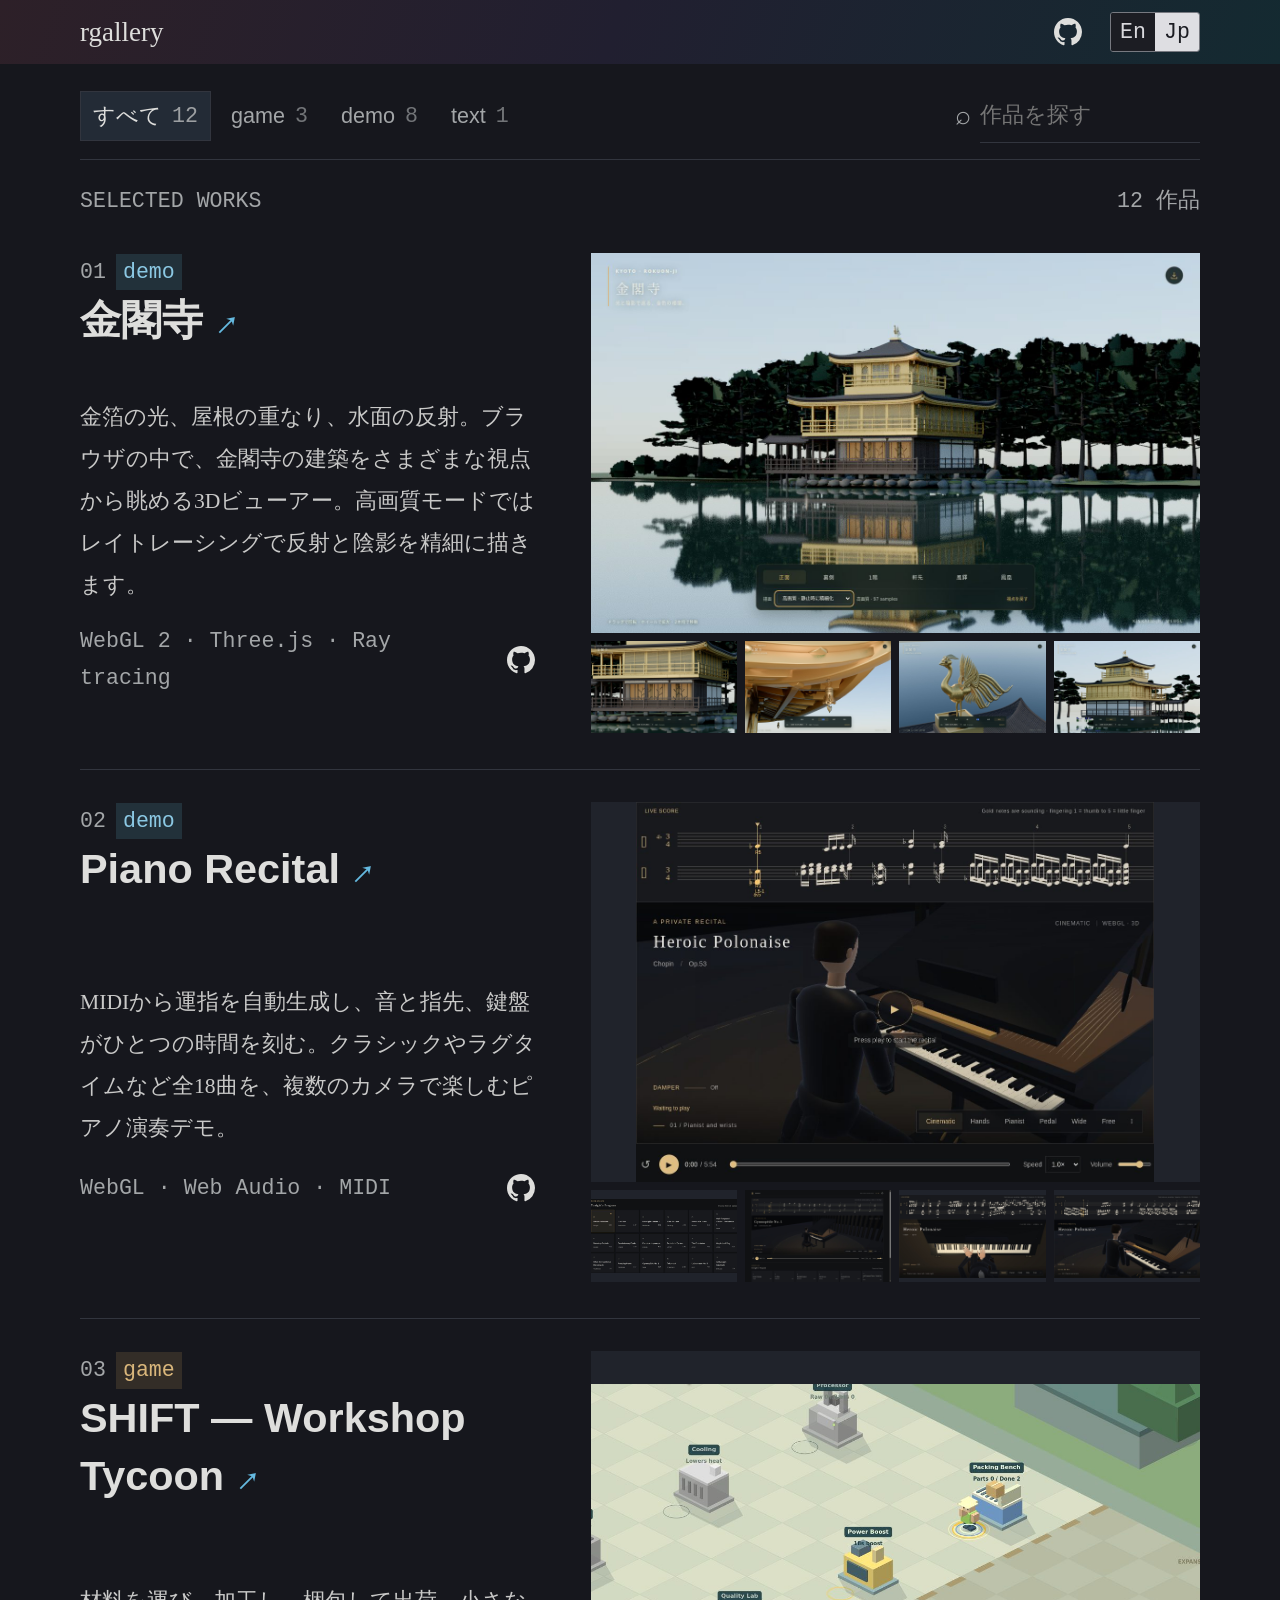
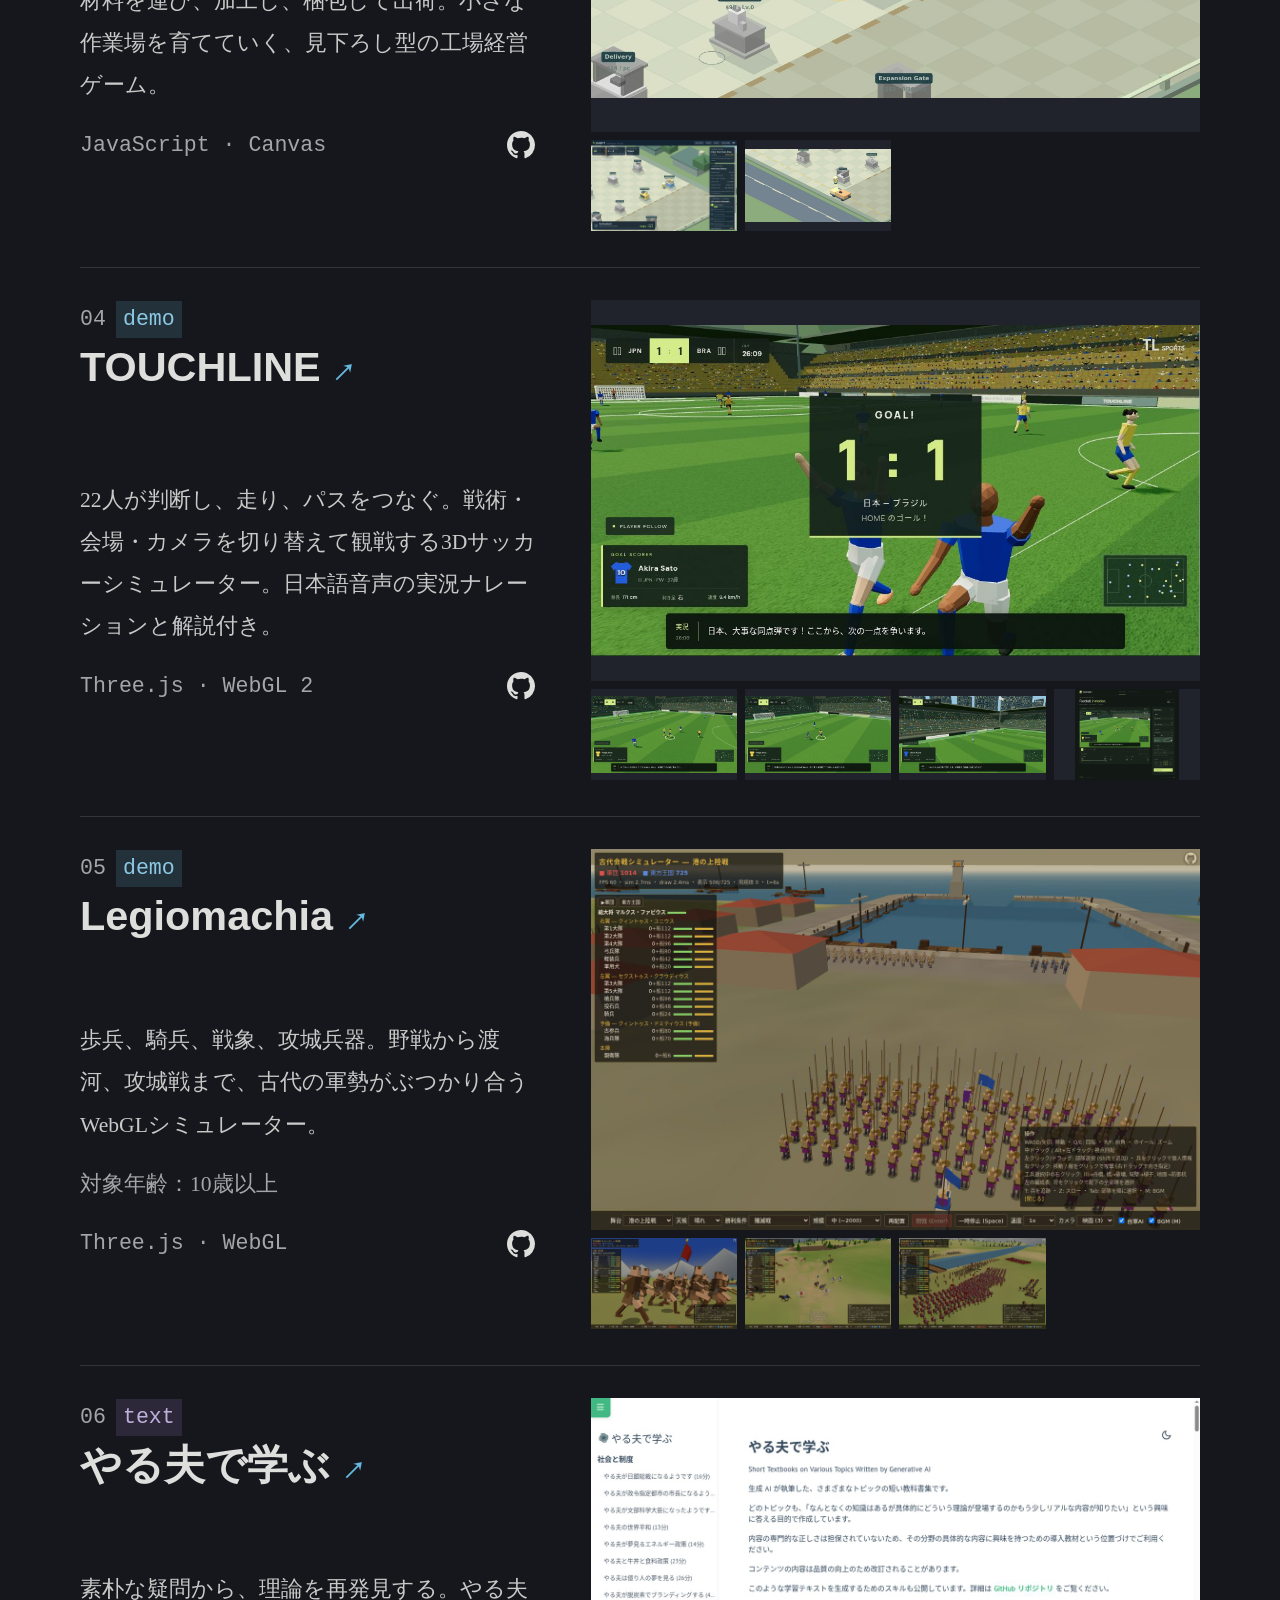
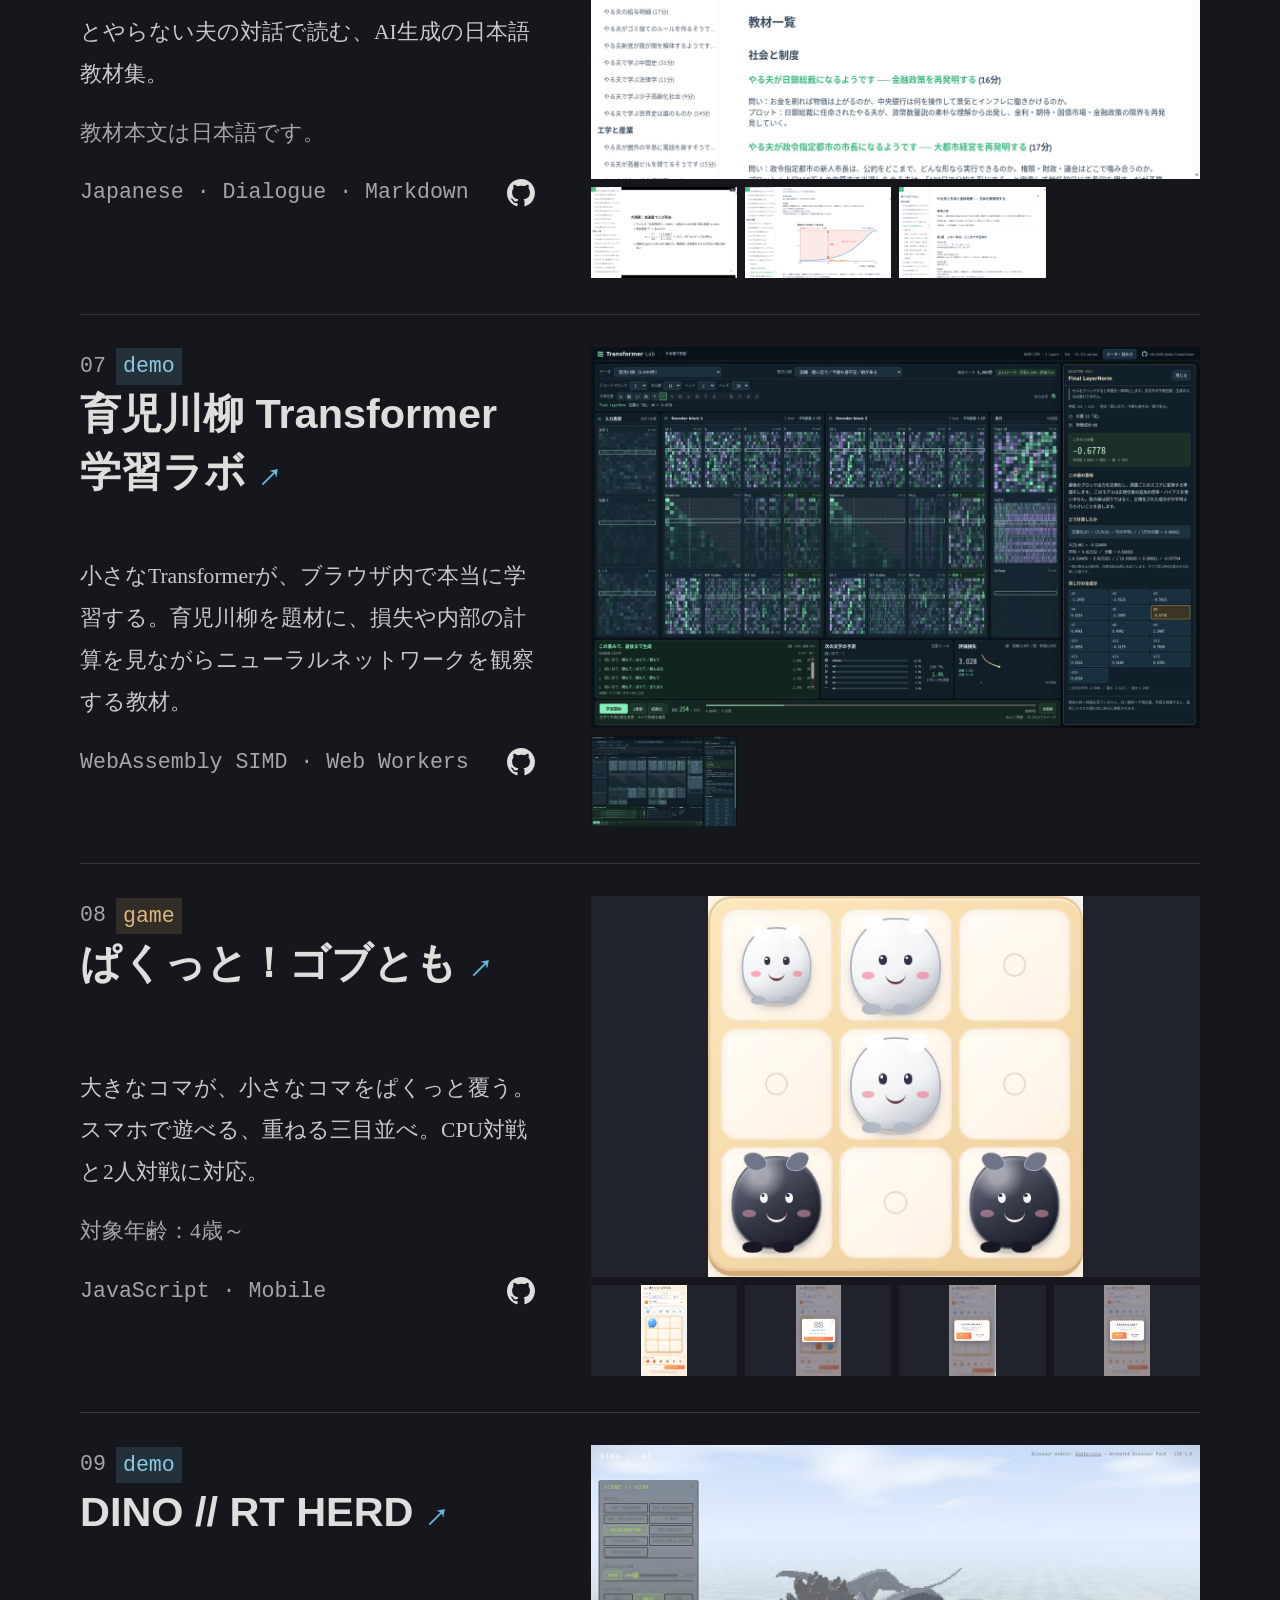
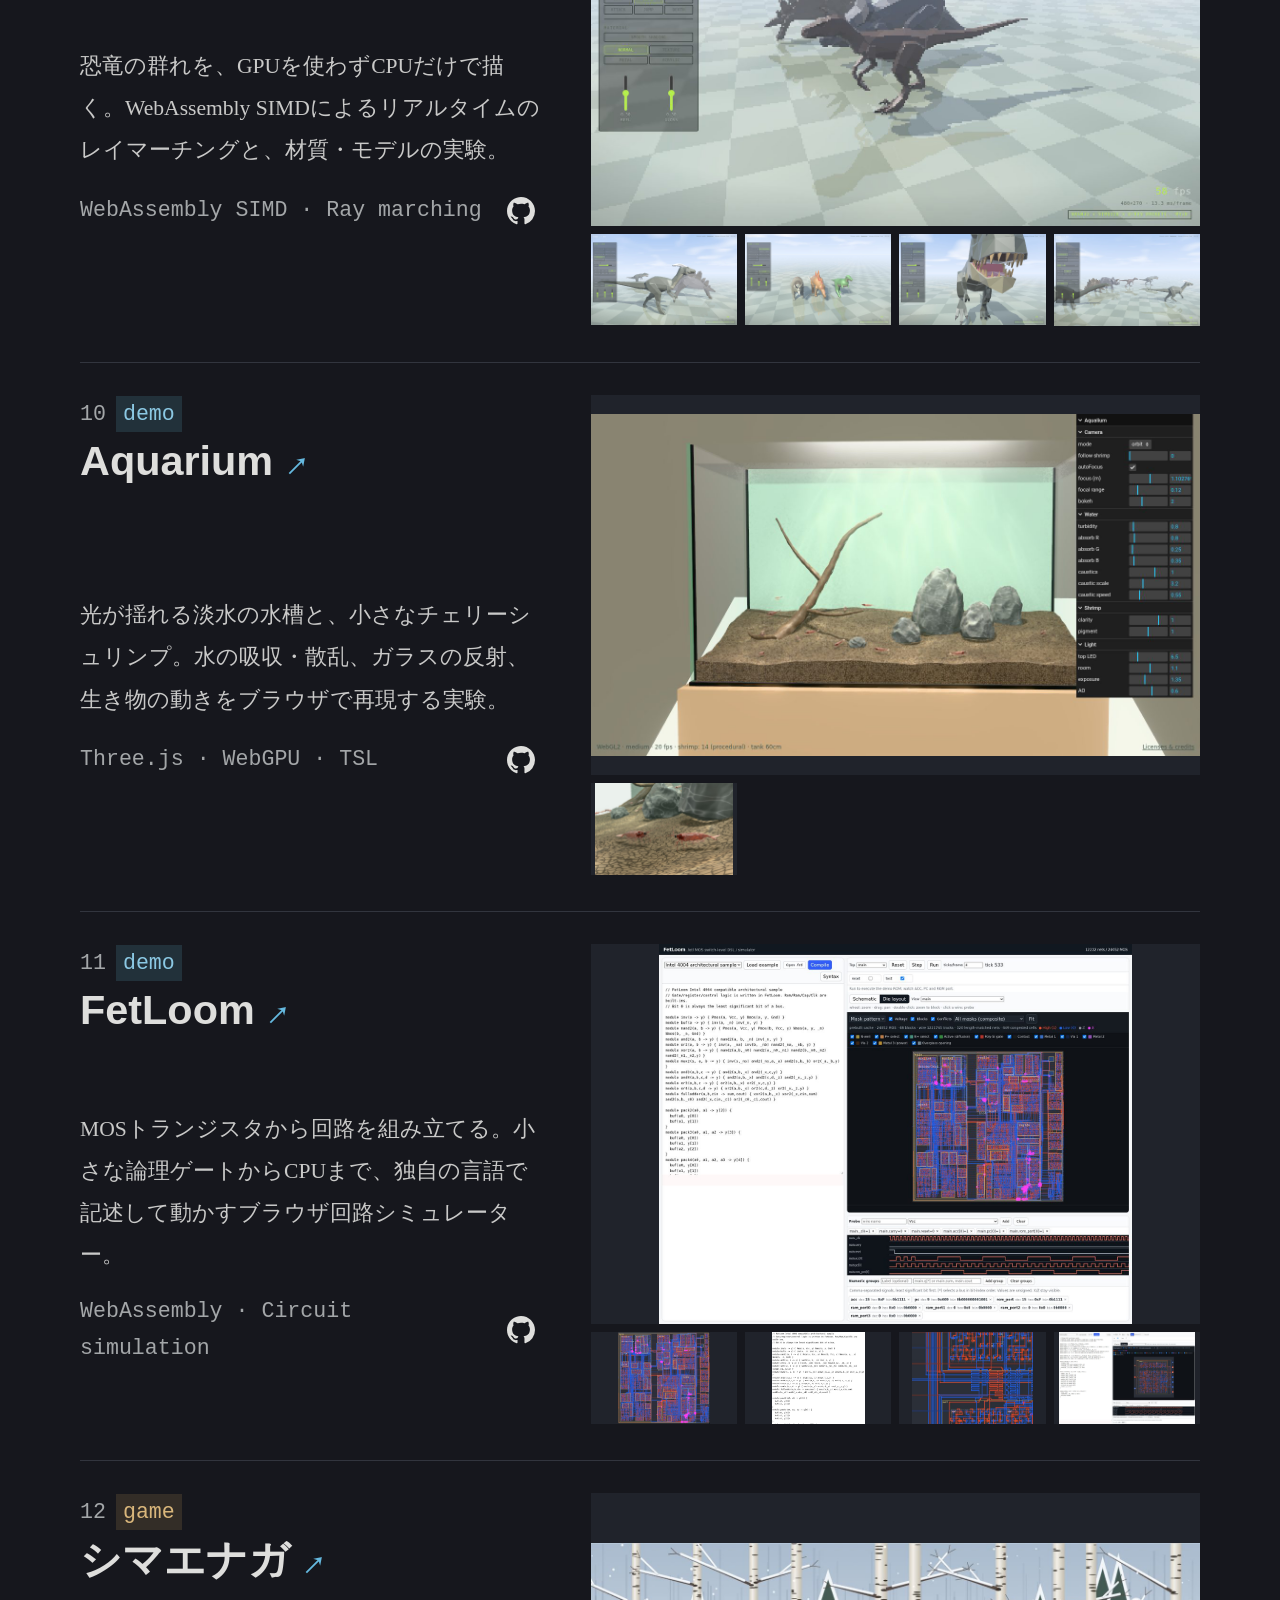
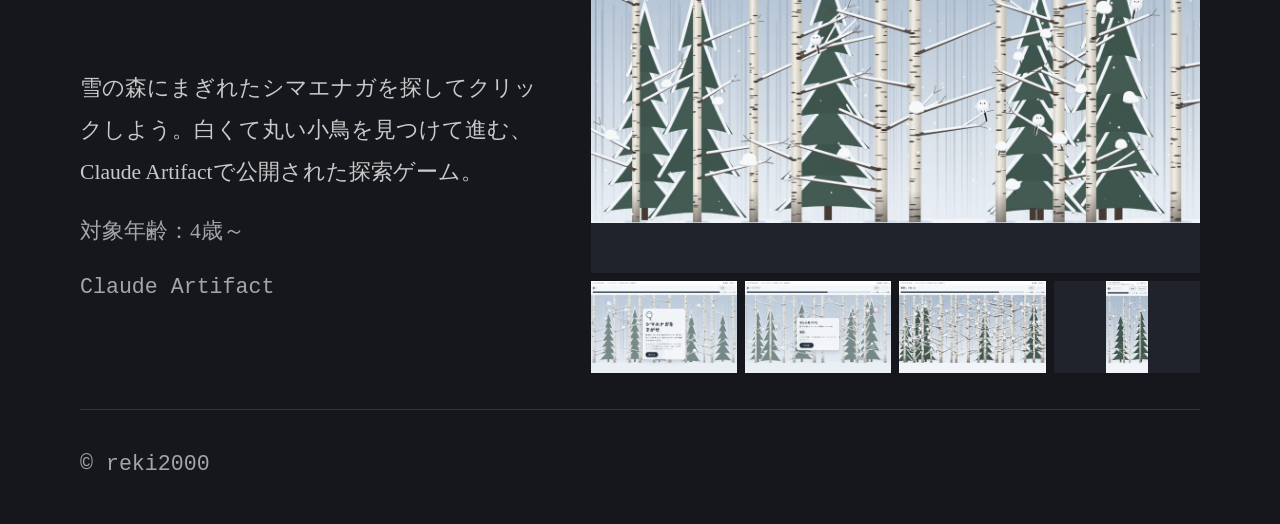
==== commit 38139ad3: "Heading: number + tag row above the title Replace the number/tag stack beside the title with a compa" ====
--- a/docs/index.html
+++ b/docs/index.html
@@ -4,7 +4,7 @@
 <meta name="theme-color" content="#16171d"><link rel="canonical" href="https://reki2000.github.io/rgallery/index.html">
 <link rel="alternate" hreflang="en" href="https://reki2000.github.io/rgallery/en/index.html">
 <meta property="og:type" content="website"><meta property="og:title" content="作品一覧"><meta property="og:description" content="ブラウザで動くデモやゲーム、対話で読む教材。 つくったものを、ここに集めています。"><meta property="og:url" content="https://reki2000.github.io/rgallery/index.html">
-<link rel="stylesheet" href="assets/style.css?v=99947e8c"><script src="assets/site.js?v=c58e68e0" defer></script></head>
+<link rel="stylesheet" href="assets/style.css?v=64eeae33"><script src="assets/site.js?v=c58e68e0" defer></script></head>
 <body><a class="skip-link" href="#main">本文へ</a><div class="page">
 <header class="site-header"><a class="wordmark" href="index.html">rgallery</a>
 <div class="header-right"><a class="github-link icon-link" href="https://github.com/reki2000/rgallery" target="_blank" rel="noopener noreferrer" aria-label="rgallery · GitHub" title="rgallery · GitHub"><svg viewBox="0 0 16 16" aria-hidden="true" focusable="false"><path fill="currentColor" d="M8 0C3.58 0 0 3.58 0 8c0 3.54 2.29 6.53 5.47 7.59.4.07.55-.17.55-.38 0-.19-.01-.82-.01-1.49-2.01.37-2.53-.49-2.69-.94-.09-.23-.48-.94-.82-1.13-.28-.15-.68-.52-.01-.53.63-.01 1.08.58 1.23.82.72 1.21 1.87.87 2.33.66.07-.52.28-.87.51-1.07-1.78-.2-3.64-.89-3.64-3.95 0-.87.31-1.59.82-2.15-.08-.2-.36-1.02.08-2.12 0 0 .67-.21 2.2.82A7.65 7.65 0 0 1 8 3.86c.68 0 1.36.09 2 .27 1.53-1.04 2.2-.82 2.2-.82.44 1.1.16 1.92.08 2.12.51.56.82 1.27.82 2.15 0 3.07-1.87 3.75-3.65 3.95.29.25.54.73.54 1.48 0 1.07-.01 1.93-.01 2.2 0 .21.15.46.55.38A8.01 8.01 0 0 0 16 8c0-4.42-3.58-8-8-8Z"/></svg></a><nav class="languages" aria-label="表示言語"><a href="en/index.html" lang="en" hreflang="en" aria-label="English">En</a><span aria-current="page" class="active" lang="ja" aria-label="日本語">Jp</span></nav></div></header>
@@ -12,51 +12,51 @@
 <div class="search" hidden><label class="sr-only" for="search">作品を探す</label><span aria-hidden="true">⌕</span><input id="search" type="search" placeholder="作品を探す" title="名前・説明・技術で検索"><button class="clear-search" hidden aria-label="検索をクリア">×</button></div></div>
 <div class="collection-heading"><span class="mono">SELECTED WORKS</span><span class="result-count mono" role="status" aria-live="polite">12 作品</span></div>
 <div class="project-list" data-category="all" data-works="作品"><article id="project-kinkakuji" class="project" data-tags="demo" data-search="金閣寺 金箔の光、屋根の重なり、水面の反射。ブラウザの中で、金閣寺の建築をさまざまな視点から眺める3dビューアー。高画質モードではレイトレーシングで反射と陰影を精細に描きます。 webgl 2 three.js ray tracing demo">
-      <div class="project-head"><div class="head-side"><span class="number mono">01</span><span class="tag tag-demo">demo</span></div><h2><a class="title-link" href="https://reki2000.github.io/demos-kinkakuji/" target="_blank" rel="noopener noreferrer">金閣寺 <span aria-hidden="true">↗</span></a></h2></div>
+      <div class="project-head"><div class="head-meta"><span class="number mono">01</span><span class="tag tag-demo">demo</span></div><h2><a class="title-link" href="https://reki2000.github.io/demos-kinkakuji/" target="_blank" rel="noopener noreferrer">金閣寺 <span aria-hidden="true">↗</span></a></h2></div>
       <div class="project-body"><p>金箔の光、屋根の重なり、水面の反射。ブラウザの中で、金閣寺の建築をさまざまな視点から眺める3Dビューアー。高画質モードではレイトレーシングで反射と陰影を精細に描きます。</p>
       <div class="project-tech"><span class="technologies mono">WebGL 2 · Three.js · Ray tracing</span><a class="repository-link icon-link" href="https://github.com/reki2000/demos-kinkakuji" target="_blank" rel="noopener noreferrer" aria-label="金閣寺 · GitHub" title="金閣寺 · GitHub"><svg viewBox="0 0 16 16" aria-hidden="true" focusable="false"><path fill="currentColor" d="M8 0C3.58 0 0 3.58 0 8c0 3.54 2.29 6.53 5.47 7.59.4.07.55-.17.55-.38 0-.19-.01-.82-.01-1.49-2.01.37-2.53-.49-2.69-.94-.09-.23-.48-.94-.82-1.13-.28-.15-.68-.52-.01-.53.63-.01 1.08.58 1.23.82.72 1.21 1.87.87 2.33.66.07-.52.28-.87.51-1.07-1.78-.2-3.64-.89-3.64-3.95 0-.87.31-1.59.82-2.15-.08-.2-.36-1.02.08-2.12 0 0 .67-.21 2.2.82A7.65 7.65 0 0 1 8 3.86c.68 0 1.36.09 2 .27 1.53-1.04 2.2-.82 2.2-.82.44 1.1.16 1.92.08 2.12.51.56.82 1.27.82 2.15 0 3.07-1.87 3.75-3.65 3.95.29.25.54.73.54 1.48 0 1.07-.01 1.93-.01 2.2 0 .21.15.46.55.38A8.01 8.01 0 0 0 16 8c0-4.42-3.58-8-8-8Z"/></svg></a></div></div>
       <div class="project-preview"><a href="assets/projects/kinkakuji/images/bbafd30887756fbfefd7.jpg" class="preview-shot screenshot-link shot-0" data-gallery="kinkakuji" data-caption="正面と水面の反射" aria-label="画像を拡大: 正面と水面の反射" ><img src="assets/projects/kinkakuji/images/bbafd30887756fbfefd7.jpg" alt="正面と水面の反射" loading="lazy" decoding="async"></a><a href="assets/projects/kinkakuji/images/40eb059ac54685e63260.jpg" class="preview-shot screenshot-link shot-1" data-gallery="kinkakuji" data-caption="1階の壁画と回廊" aria-label="画像を拡大: 1階の壁画と回廊" ><img src="assets/projects/kinkakuji/images/40eb059ac54685e63260.jpg" alt="1階の壁画と回廊" loading="lazy" decoding="async"></a><a href="assets/projects/kinkakuji/images/900a9c59b5b9c751bec2.jpg" class="preview-shot screenshot-link shot-2" data-gallery="kinkakuji" data-caption="軒先と風鐸" aria-label="画像を拡大: 軒先と風鐸" ><img src="assets/projects/kinkakuji/images/900a9c59b5b9c751bec2.jpg" alt="軒先と風鐸" loading="lazy" decoding="async"></a><a href="assets/projects/kinkakuji/images/5cd1f772769528ccbc5f.jpg" class="preview-shot screenshot-link shot-3" data-gallery="kinkakuji" data-caption="屋根の鳳凰" aria-label="画像を拡大: 屋根の鳳凰" ><img src="assets/projects/kinkakuji/images/5cd1f772769528ccbc5f.jpg" alt="屋根の鳳凰" loading="lazy" decoding="async"></a><a href="assets/projects/kinkakuji/images/a130f396a6bf901be2d5.jpg" class="preview-shot screenshot-link shot-4" data-gallery="kinkakuji" data-caption="裏側からの眺め" aria-label="画像を拡大: 裏側からの眺め" ><img src="assets/projects/kinkakuji/images/a130f396a6bf901be2d5.jpg" alt="裏側からの眺め" loading="lazy" decoding="async"></a></div></article><article id="project-pianist" class="project" data-tags="demo" data-search="piano recital midiから運指を自動生成し、音と指先、鍵盤がひとつの時間を刻む。クラシックやラグタイムなど全18曲を、複数のカメラで楽しむピアノ演奏デモ。 webgl web audio midi demo">
-      <div class="project-head"><div class="head-side"><span class="number mono">02</span><span class="tag tag-demo">demo</span></div><h2><a class="title-link" href="https://reki2000.github.io/demos-pianist/" target="_blank" rel="noopener noreferrer">Piano Recital <span aria-hidden="true">↗</span></a></h2></div>
+      <div class="project-head"><div class="head-meta"><span class="number mono">02</span><span class="tag tag-demo">demo</span></div><h2><a class="title-link" href="https://reki2000.github.io/demos-pianist/" target="_blank" rel="noopener noreferrer">Piano Recital <span aria-hidden="true">↗</span></a></h2></div>
       <div class="project-body"><p>MIDIから運指を自動生成し、音と指先、鍵盤がひとつの時間を刻む。クラシックやラグタイムなど全18曲を、複数のカメラで楽しむピアノ演奏デモ。</p>
       <div class="project-tech"><span class="technologies mono">WebGL · Web Audio · MIDI</span><a class="repository-link icon-link" href="https://github.com/reki2000/demos-pianist" target="_blank" rel="noopener noreferrer" aria-label="Piano Recital · GitHub" title="Piano Recital · GitHub"><svg viewBox="0 0 16 16" aria-hidden="true" focusable="false"><path fill="currentColor" d="M8 0C3.58 0 0 3.58 0 8c0 3.54 2.29 6.53 5.47 7.59.4.07.55-.17.55-.38 0-.19-.01-.82-.01-1.49-2.01.37-2.53-.49-2.69-.94-.09-.23-.48-.94-.82-1.13-.28-.15-.68-.52-.01-.53.63-.01 1.08.58 1.23.82.72 1.21 1.87.87 2.33.66.07-.52.28-.87.51-1.07-1.78-.2-3.64-.89-3.64-3.95 0-.87.31-1.59.82-2.15-.08-.2-.36-1.02.08-2.12 0 0 .67-.21 2.2.82A7.65 7.65 0 0 1 8 3.86c.68 0 1.36.09 2 .27 1.53-1.04 2.2-.82 2.2-.82.44 1.1.16 1.92.08 2.12.51.56.82 1.27.82 2.15 0 3.07-1.87 3.75-3.65 3.95.29.25.54.73.54 1.48 0 1.07-.01 1.93-.01 2.2 0 .21.15.46.55.38A8.01 8.01 0 0 0 16 8c0-4.42-3.58-8-8-8Z"/></svg></a></div></div>
       <div class="project-preview"><a href="assets/projects/pianist/images/56cb00e380f5f61ce0f1.jpg" class="preview-shot screenshot-link shot-0" data-gallery="pianist" data-caption="英雄ポロネーズ・楽譜、演奏とプレイヤー操作" aria-label="画像を拡大: 英雄ポロネーズ・楽譜、演奏とプレイヤー操作" ><img src="assets/projects/pianist/images/56cb00e380f5f61ce0f1.jpg" alt="英雄ポロネーズ・楽譜、演奏とプレイヤー操作" loading="lazy" decoding="async"></a><a href="assets/projects/pianist/images/da84420dd699cf44e0b8.jpg" class="preview-shot screenshot-link shot-1" data-gallery="pianist" data-caption="収録18曲の一覧" aria-label="画像を拡大: 収録18曲の一覧" ><img src="assets/projects/pianist/images/da84420dd699cf44e0b8.jpg" alt="収録18曲の一覧" loading="lazy" decoding="async"></a><a href="assets/projects/pianist/images/9df2aa948b6a42879a92.jpg" class="preview-shot screenshot-link shot-2" data-gallery="pianist" data-caption="楽譜・演奏・操作パネルを含む全画面" aria-label="画像を拡大: 楽譜・演奏・操作パネルを含む全画面" ><img src="assets/projects/pianist/images/9df2aa948b6a42879a92.jpg" alt="楽譜・演奏・操作パネルを含む全画面" loading="lazy" decoding="async"></a><a href="assets/projects/pianist/images/5975b1fbbb079f7eafb2.jpg" class="preview-shot screenshot-link shot-3" data-gallery="pianist" data-caption="自動生成した運指・手元の視点" aria-label="画像を拡大: 自動生成した運指・手元の視点" ><img src="assets/projects/pianist/images/5975b1fbbb079f7eafb2.jpg" alt="自動生成した運指・手元の視点" loading="lazy" decoding="async"></a><a href="assets/projects/pianist/images/4a7bf942c2901a3f6448.jpg" class="preview-shot screenshot-link shot-4" data-gallery="pianist" data-caption="英雄ポロネーズ・楽譜と演奏" aria-label="画像を拡大: 英雄ポロネーズ・楽譜と演奏" ><img src="assets/projects/pianist/images/4a7bf942c2901a3f6448.jpg" alt="英雄ポロネーズ・楽譜と演奏" loading="lazy" decoding="async"></a><a href="assets/projects/pianist/images/bc651e240976e0a58edc.jpg" class="preview-shot screenshot-link shot-5" data-gallery="pianist" data-caption="スマホ・楽譜と演奏" aria-label="画像を拡大: スマホ・楽譜と演奏" hidden></a><a href="assets/projects/pianist/images/d4d1ab14e95d66df1081.jpg" class="preview-shot screenshot-link shot-6" data-gallery="pianist" data-caption="スマホ・楽譜と手元" aria-label="画像を拡大: スマホ・楽譜と手元" hidden></a><a href="assets/projects/pianist/images/583b21f9a7ab3e2455a9.jpg" class="preview-shot screenshot-link shot-7" data-gallery="pianist" data-caption="トルコ行進曲・楽譜と演奏" aria-label="画像を拡大: トルコ行進曲・楽譜と演奏" hidden></a></div></article><article id="project-shift" class="project" data-tags="game" data-search="shift — workshop tycoon 材料を運び、加工し、梱包して出荷。小さな作業場を育てていく、見下ろし型の工場経営ゲーム。 javascript canvas game">
-      <div class="project-head"><div class="head-side"><span class="number mono">03</span><span class="tag tag-game">game</span></div><h2><a class="title-link" href="https://reki2000.github.io/demos-worker/" target="_blank" rel="noopener noreferrer">SHIFT — Workshop Tycoon <span aria-hidden="true">↗</span></a></h2></div>
+      <div class="project-head"><div class="head-meta"><span class="number mono">03</span><span class="tag tag-game">game</span></div><h2><a class="title-link" href="https://reki2000.github.io/demos-worker/" target="_blank" rel="noopener noreferrer">SHIFT — Workshop Tycoon <span aria-hidden="true">↗</span></a></h2></div>
       <div class="project-body"><p>材料を運び、加工し、梱包して出荷。小さな作業場を育てていく、見下ろし型の工場経営ゲーム。</p>
       <div class="project-tech"><span class="technologies mono">JavaScript · Canvas</span><a class="repository-link icon-link" href="https://github.com/reki2000/demos-worker" target="_blank" rel="noopener noreferrer" aria-label="SHIFT — Workshop Tycoon · GitHub" title="SHIFT — Workshop Tycoon · GitHub"><svg viewBox="0 0 16 16" aria-hidden="true" focusable="false"><path fill="currentColor" d="M8 0C3.58 0 0 3.58 0 8c0 3.54 2.29 6.53 5.47 7.59.4.07.55-.17.55-.38 0-.19-.01-.82-.01-1.49-2.01.37-2.53-.49-2.69-.94-.09-.23-.48-.94-.82-1.13-.28-.15-.68-.52-.01-.53.63-.01 1.08.58 1.23.82.72 1.21 1.87.87 2.33.66.07-.52.28-.87.51-1.07-1.78-.2-3.64-.89-3.64-3.95 0-.87.31-1.59.82-2.15-.08-.2-.36-1.02.08-2.12 0 0 .67-.21 2.2.82A7.65 7.65 0 0 1 8 3.86c.68 0 1.36.09 2 .27 1.53-1.04 2.2-.82 2.2-.82.44 1.1.16 1.92.08 2.12.51.56.82 1.27.82 2.15 0 3.07-1.87 3.75-3.65 3.95.29.25.54.73.54 1.48 0 1.07-.01 1.93-.01 2.2 0 .21.15.46.55.38A8.01 8.01 0 0 0 16 8c0-4.42-3.58-8-8-8Z"/></svg></a></div></div>
       <div class="project-preview"><a href="assets/projects/shift/images/bd65cfd5ac6fcfdffb1b.jpg" class="preview-shot screenshot-link shot-0" data-gallery="shift" data-caption="作業場での加工・梱包" aria-label="画像を拡大: 作業場での加工・梱包" ><img src="assets/projects/shift/images/bd65cfd5ac6fcfdffb1b.jpg" alt="作業場での加工・梱包" loading="lazy" decoding="async"></a><a href="assets/projects/shift/images/bcfa1e513889536100d5.jpg" class="preview-shot screenshot-link shot-1" data-gallery="shift" data-caption="作業場の画面全体" aria-label="画像を拡大: 作業場の画面全体" ><img src="assets/projects/shift/images/bcfa1e513889536100d5.jpg" alt="作業場の画面全体" loading="lazy" decoding="async"></a><a href="assets/projects/shift/images/961adf9319c478b05d92.jpg" class="preview-shot screenshot-link shot-2" data-gallery="shift" data-caption="出荷の場面" aria-label="画像を拡大: 出荷の場面" ><img src="assets/projects/shift/images/961adf9319c478b05d92.jpg" alt="出荷の場面" loading="lazy" decoding="async"></a></div></article><article id="project-touchline" class="project" data-tags="demo" data-search="touchline 22人が判断し、走り、パスをつなぐ。戦術・会場・カメラを切り替えて観戦する3dサッカーシミュレーター。日本語音声の実況ナレーションと解説付き。 three.js webgl 2 demo">
-      <div class="project-head"><div class="head-side"><span class="number mono">04</span><span class="tag tag-demo">demo</span></div><h2><a class="title-link" href="https://reki2000.github.io/demos-soccer/" target="_blank" rel="noopener noreferrer">TOUCHLINE <span aria-hidden="true">↗</span></a></h2></div>
+      <div class="project-head"><div class="head-meta"><span class="number mono">04</span><span class="tag tag-demo">demo</span></div><h2><a class="title-link" href="https://reki2000.github.io/demos-soccer/" target="_blank" rel="noopener noreferrer">TOUCHLINE <span aria-hidden="true">↗</span></a></h2></div>
       <div class="project-body"><p>22人が判断し、走り、パスをつなぐ。戦術・会場・カメラを切り替えて観戦する3Dサッカーシミュレーター。日本語音声の実況ナレーションと解説付き。</p>
       <div class="project-tech"><span class="technologies mono">Three.js · WebGL 2</span><a class="repository-link icon-link" href="https://github.com/reki2000/demos-soccer" target="_blank" rel="noopener noreferrer" aria-label="TOUCHLINE · GitHub" title="TOUCHLINE · GitHub"><svg viewBox="0 0 16 16" aria-hidden="true" focusable="false"><path fill="currentColor" d="M8 0C3.58 0 0 3.58 0 8c0 3.54 2.29 6.53 5.47 7.59.4.07.55-.17.55-.38 0-.19-.01-.82-.01-1.49-2.01.37-2.53-.49-2.69-.94-.09-.23-.48-.94-.82-1.13-.28-.15-.68-.52-.01-.53.63-.01 1.08.58 1.23.82.72 1.21 1.87.87 2.33.66.07-.52.28-.87.51-1.07-1.78-.2-3.64-.89-3.64-3.95 0-.87.31-1.59.82-2.15-.08-.2-.36-1.02.08-2.12 0 0 .67-.21 2.2.82A7.65 7.65 0 0 1 8 3.86c.68 0 1.36.09 2 .27 1.53-1.04 2.2-.82 2.2-.82.44 1.1.16 1.92.08 2.12.51.56.82 1.27.82 2.15 0 3.07-1.87 3.75-3.65 3.95.29.25.54.73.54 1.48 0 1.07-.01 1.93-.01 2.2 0 .21.15.46.55.38A8.01 8.01 0 0 0 16 8c0-4.42-3.58-8-8-8Z"/></svg></a></div></div>
       <div class="project-preview"><a href="assets/projects/touchline/images/55f98bf6ba88c850c919.jpg" class="preview-shot screenshot-link shot-0" data-gallery="touchline" data-caption="ゴールの瞬間" aria-label="画像を拡大: ゴールの瞬間" ><img src="assets/projects/touchline/images/55f98bf6ba88c850c919.jpg" alt="ゴールの瞬間" loading="lazy" decoding="async"></a><a href="assets/projects/touchline/images/0d814fae47db78426adf.jpg" class="preview-shot screenshot-link shot-1" data-gallery="touchline" data-caption="試合の場面1" aria-label="画像を拡大: 試合の場面1" ><img src="assets/projects/touchline/images/0d814fae47db78426adf.jpg" alt="試合の場面1" loading="lazy" decoding="async"></a><a href="assets/projects/touchline/images/0c554bc7fa4fd9c089bd.jpg" class="preview-shot screenshot-link shot-2" data-gallery="touchline" data-caption="試合の場面2" aria-label="画像を拡大: 試合の場面2" ><img src="assets/projects/touchline/images/0c554bc7fa4fd9c089bd.jpg" alt="試合の場面2" loading="lazy" decoding="async"></a><a href="assets/projects/touchline/images/8985163483ad59d58647.jpg" class="preview-shot screenshot-link shot-3" data-gallery="touchline" data-caption="試合の場面3" aria-label="画像を拡大: 試合の場面3" ><img src="assets/projects/touchline/images/8985163483ad59d58647.jpg" alt="試合の場面3" loading="lazy" decoding="async"></a><a href="assets/projects/touchline/images/dd173c65bf1949a67d55.jpg" class="preview-shot screenshot-link shot-4" data-gallery="touchline" data-caption="試合と設定を含む画面全体" aria-label="画像を拡大: 試合と設定を含む画面全体" ><img src="assets/projects/touchline/images/dd173c65bf1949a67d55.jpg" alt="試合と設定を含む画面全体" loading="lazy" decoding="async"></a><a href="assets/projects/touchline/images/599aa3c7ba1aa57aa2b5.jpg" class="preview-shot screenshot-link shot-5" data-gallery="touchline" data-caption="PC・場面1" aria-label="画像を拡大: PC・場面1" hidden></a><a href="assets/projects/touchline/images/70a3eda86332a8f59523.jpg" class="preview-shot screenshot-link shot-6" data-gallery="touchline" data-caption="PC・場面2" aria-label="画像を拡大: PC・場面2" hidden></a><a href="assets/projects/touchline/images/7f74700e5c842a491a9d.jpg" class="preview-shot screenshot-link shot-7" data-gallery="touchline" data-caption="スマホでの試合1" aria-label="画像を拡大: スマホでの試合1" hidden></a><a href="assets/projects/touchline/images/291b321281d9828221f7.jpg" class="preview-shot screenshot-link shot-8" data-gallery="touchline" data-caption="スマホでの試合2" aria-label="画像を拡大: スマホでの試合2" hidden></a></div></article><article id="project-legiomachia" class="project" data-tags="demo" data-search="legiomachia 歩兵、騎兵、戦象、攻城兵器。野戦から渡河、攻城戦まで、古代の軍勢がぶつかり合うwebglシミュレーター。 three.js webgl demo">
-      <div class="project-head"><div class="head-side"><span class="number mono">05</span><span class="tag tag-demo">demo</span></div><h2><a class="title-link" href="https://reki2000.github.io/legiomachia/" target="_blank" rel="noopener noreferrer">Legiomachia <span aria-hidden="true">↗</span></a></h2></div>
+      <div class="project-head"><div class="head-meta"><span class="number mono">05</span><span class="tag tag-demo">demo</span></div><h2><a class="title-link" href="https://reki2000.github.io/legiomachia/" target="_blank" rel="noopener noreferrer">Legiomachia <span aria-hidden="true">↗</span></a></h2></div>
       <div class="project-body"><p>歩兵、騎兵、戦象、攻城兵器。野戦から渡河、攻城戦まで、古代の軍勢がぶつかり合うWebGLシミュレーター。</p><p class="project-note">対象年齢：10歳以上</p>
       <div class="project-tech"><span class="technologies mono">Three.js · WebGL</span><a class="repository-link icon-link" href="https://github.com/reki2000/legiomachia" target="_blank" rel="noopener noreferrer" aria-label="Legiomachia · GitHub" title="Legiomachia · GitHub"><svg viewBox="0 0 16 16" aria-hidden="true" focusable="false"><path fill="currentColor" d="M8 0C3.58 0 0 3.58 0 8c0 3.54 2.29 6.53 5.47 7.59.4.07.55-.17.55-.38 0-.19-.01-.82-.01-1.49-2.01.37-2.53-.49-2.69-.94-.09-.23-.48-.94-.82-1.13-.28-.15-.68-.52-.01-.53.63-.01 1.08.58 1.23.82.72 1.21 1.87.87 2.33.66.07-.52.28-.87.51-1.07-1.78-.2-3.64-.89-3.64-3.95 0-.87.31-1.59.82-2.15-.08-.2-.36-1.02.08-2.12 0 0 .67-.21 2.2.82A7.65 7.65 0 0 1 8 3.86c.68 0 1.36.09 2 .27 1.53-1.04 2.2-.82 2.2-.82.44 1.1.16 1.92.08 2.12.51.56.82 1.27.82 2.15 0 3.07-1.87 3.75-3.65 3.95.29.25.54.73.54 1.48 0 1.07-.01 1.93-.01 2.2 0 .21.15.46.55.38A8.01 8.01 0 0 0 16 8c0-4.42-3.58-8-8-8Z"/></svg></a></div></div>
       <div class="project-preview"><a href="assets/projects/legiomachia/images/95d96b8b764e8a8298e1.jpg" class="preview-shot screenshot-link shot-0" data-gallery="legiomachia" data-caption="PC・場面1" aria-label="画像を拡大: PC・場面1" ><img src="assets/projects/legiomachia/images/95d96b8b764e8a8298e1.jpg" alt="PC・場面1" loading="lazy" decoding="async"></a><a href="assets/projects/legiomachia/images/f4c1203c3255be5cd4a3.jpg" class="preview-shot screenshot-link shot-1" data-gallery="legiomachia" data-caption="PC・場面2" aria-label="画像を拡大: PC・場面2" ><img src="assets/projects/legiomachia/images/f4c1203c3255be5cd4a3.jpg" alt="PC・場面2" loading="lazy" decoding="async"></a><a href="assets/projects/legiomachia/images/51164bb4ab0cd436952b.jpg" class="preview-shot screenshot-link shot-2" data-gallery="legiomachia" data-caption="PC・場面3" aria-label="画像を拡大: PC・場面3" ><img src="assets/projects/legiomachia/images/51164bb4ab0cd436952b.jpg" alt="PC・場面3" loading="lazy" decoding="async"></a><a href="assets/projects/legiomachia/images/b26dcdf287b6555551e4.jpg" class="preview-shot screenshot-link shot-3" data-gallery="legiomachia" data-caption="PC・場面4" aria-label="画像を拡大: PC・場面4" ><img src="assets/projects/legiomachia/images/b26dcdf287b6555551e4.jpg" alt="PC・場面4" loading="lazy" decoding="async"></a></div></article><article id="project-yaruo" class="project" data-tags="text" data-search="やる夫で学ぶ 素朴な疑問から、理論を再発見する。やる夫とやらない夫の対話で読む、ai生成の日本語教材集。 japanese dialogue markdown text">
-      <div class="project-head"><div class="head-side"><span class="number mono">06</span><span class="tag tag-text">text</span></div><h2><a class="title-link" href="https://reki2000.github.io/genai-textbooks/" target="_blank" rel="noopener noreferrer">やる夫で学ぶ <span aria-hidden="true">↗</span></a></h2></div>
+      <div class="project-head"><div class="head-meta"><span class="number mono">06</span><span class="tag tag-text">text</span></div><h2><a class="title-link" href="https://reki2000.github.io/genai-textbooks/" target="_blank" rel="noopener noreferrer">やる夫で学ぶ <span aria-hidden="true">↗</span></a></h2></div>
       <div class="project-body"><p>素朴な疑問から、理論を再発見する。やる夫とやらない夫の対話で読む、AI生成の日本語教材集。</p><p class="project-note">教材本文は日本語です。</p>
       <div class="project-tech"><span class="technologies mono">Japanese · Dialogue · Markdown</span><a class="repository-link icon-link" href="https://github.com/reki2000/genai-textbooks" target="_blank" rel="noopener noreferrer" aria-label="やる夫で学ぶ · GitHub" title="やる夫で学ぶ · GitHub"><svg viewBox="0 0 16 16" aria-hidden="true" focusable="false"><path fill="currentColor" d="M8 0C3.58 0 0 3.58 0 8c0 3.54 2.29 6.53 5.47 7.59.4.07.55-.17.55-.38 0-.19-.01-.82-.01-1.49-2.01.37-2.53-.49-2.69-.94-.09-.23-.48-.94-.82-1.13-.28-.15-.68-.52-.01-.53.63-.01 1.08.58 1.23.82.72 1.21 1.87.87 2.33.66.07-.52.28-.87.51-1.07-1.78-.2-3.64-.89-3.64-3.95 0-.87.31-1.59.82-2.15-.08-.2-.36-1.02.08-2.12 0 0 .67-.21 2.2.82A7.65 7.65 0 0 1 8 3.86c.68 0 1.36.09 2 .27 1.53-1.04 2.2-.82 2.2-.82.44 1.1.16 1.92.08 2.12.51.56.82 1.27.82 2.15 0 3.07-1.87 3.75-3.65 3.95.29.25.54.73.54 1.48 0 1.07-.01 1.93-.01 2.2 0 .21.15.46.55.38A8.01 8.01 0 0 0 16 8c0-4.42-3.58-8-8-8Z"/></svg></a></div></div>
       <div class="project-preview"><a href="assets/projects/yaruo/images/9a870be2a2148fafc837.jpg" class="preview-shot screenshot-link shot-0" data-gallery="yaruo" data-caption="教材一覧" aria-label="画像を拡大: 教材一覧" ><img src="assets/projects/yaruo/images/9a870be2a2148fafc837.jpg" alt="教材一覧" loading="lazy" decoding="async"></a><a href="assets/projects/yaruo/images/9baea0e2d2d753c6798f.jpg" class="preview-shot screenshot-link shot-1" data-gallery="yaruo" data-caption="教材のスライド表示" aria-label="画像を拡大: 教材のスライド表示" ><img src="assets/projects/yaruo/images/9baea0e2d2d753c6798f.jpg" alt="教材のスライド表示" loading="lazy" decoding="async"></a><a href="assets/projects/yaruo/images/ad20604eb8ff7365beb4.jpg" class="preview-shot screenshot-link shot-2" data-gallery="yaruo" data-caption="対話と図解で学ぶ情報量" aria-label="画像を拡大: 対話と図解で学ぶ情報量" ><img src="assets/projects/yaruo/images/ad20604eb8ff7365beb4.jpg" alt="対話と図解で学ぶ情報量" loading="lazy" decoding="async"></a><a href="assets/projects/yaruo/images/b92f315e2b6799054f86.jpg" class="preview-shot screenshot-link shot-3" data-gallery="yaruo" data-caption="食料政策の教材・対話本文" aria-label="画像を拡大: 食料政策の教材・対話本文" ><img src="assets/projects/yaruo/images/b92f315e2b6799054f86.jpg" alt="食料政策の教材・対話本文" loading="lazy" decoding="async"></a></div></article><article id="project-transformer" class="project" data-tags="demo" data-search="育児川柳 transformer 学習ラボ 小さなtransformerが、ブラウザ内で本当に学習する。育児川柳を題材に、損失や内部の計算を見ながらニューラルネットワークを観察する教材。 webassembly simd web workers demo">
-      <div class="project-head"><div class="head-side"><span class="number mono">07</span><span class="tag tag-demo">demo</span></div><h2><a class="title-link" href="https://reki2000.github.io/demos-transformer/" target="_blank" rel="noopener noreferrer">育児川柳 Transformer 学習ラボ <span aria-hidden="true">↗</span></a></h2></div>
+      <div class="project-head"><div class="head-meta"><span class="number mono">07</span><span class="tag tag-demo">demo</span></div><h2><a class="title-link" href="https://reki2000.github.io/demos-transformer/" target="_blank" rel="noopener noreferrer">育児川柳 Transformer 学習ラボ <span aria-hidden="true">↗</span></a></h2></div>
       <div class="project-body"><p>小さなTransformerが、ブラウザ内で本当に学習する。育児川柳を題材に、損失や内部の計算を見ながらニューラルネットワークを観察する教材。</p>
       <div class="project-tech"><span class="technologies mono">WebAssembly SIMD · Web Workers</span><a class="repository-link icon-link" href="https://github.com/reki2000/demos-transformer" target="_blank" rel="noopener noreferrer" aria-label="育児川柳 Transformer 学習ラボ · GitHub" title="育児川柳 Transformer 学習ラボ · GitHub"><svg viewBox="0 0 16 16" aria-hidden="true" focusable="false"><path fill="currentColor" d="M8 0C3.58 0 0 3.58 0 8c0 3.54 2.29 6.53 5.47 7.59.4.07.55-.17.55-.38 0-.19-.01-.82-.01-1.49-2.01.37-2.53-.49-2.69-.94-.09-.23-.48-.94-.82-1.13-.28-.15-.68-.52-.01-.53.63-.01 1.08.58 1.23.82.72 1.21 1.87.87 2.33.66.07-.52.28-.87.51-1.07-1.78-.2-3.64-.89-3.64-3.95 0-.87.31-1.59.82-2.15-.08-.2-.36-1.02.08-2.12 0 0 .67-.21 2.2.82A7.65 7.65 0 0 1 8 3.86c.68 0 1.36.09 2 .27 1.53-1.04 2.2-.82 2.2-.82.44 1.1.16 1.92.08 2.12.51.56.82 1.27.82 2.15 0 3.07-1.87 3.75-3.65 3.95.29.25.54.73.54 1.48 0 1.07-.01 1.93-.01 2.2 0 .21.15.46.55.38A8.01 8.01 0 0 0 16 8c0-4.42-3.58-8-8-8Z"/></svg></a></div></div>
       <div class="project-preview"><a href="assets/projects/transformer/images/5edcca04697e75cd16de.jpg" class="preview-shot screenshot-link shot-0" data-gallery="transformer" data-caption="PC・場面1" aria-label="画像を拡大: PC・場面1" ><img src="assets/projects/transformer/images/5edcca04697e75cd16de.jpg" alt="PC・場面1" loading="lazy" decoding="async"></a><a href="assets/projects/transformer/images/77be8989d43e303b61d8.jpg" class="preview-shot screenshot-link shot-1" data-gallery="transformer" data-caption="PC・場面2" aria-label="画像を拡大: PC・場面2" ><img src="assets/projects/transformer/images/77be8989d43e303b61d8.jpg" alt="PC・場面2" loading="lazy" decoding="async"></a></div></article><article id="project-gobutomo" class="project" data-tags="game" data-search="ぱくっと！ゴブとも 大きなコマが、小さなコマをぱくっと覆う。スマホで遊べる、重ねる三目並べ。cpu対戦と2人対戦に対応。 javascript mobile game">
-      <div class="project-head"><div class="head-side"><span class="number mono">08</span><span class="tag tag-game">game</span></div><h2><a class="title-link" href="https://reki2000.github.io/gobutomo/" target="_blank" rel="noopener noreferrer">ぱくっと！ゴブとも <span aria-hidden="true">↗</span></a></h2></div>
+      <div class="project-head"><div class="head-meta"><span class="number mono">08</span><span class="tag tag-game">game</span></div><h2><a class="title-link" href="https://reki2000.github.io/gobutomo/" target="_blank" rel="noopener noreferrer">ぱくっと！ゴブとも <span aria-hidden="true">↗</span></a></h2></div>
       <div class="project-body"><p>大きなコマが、小さなコマをぱくっと覆う。スマホで遊べる、重ねる三目並べ。CPU対戦と2人対戦に対応。</p><p class="project-note">対象年齢：4歳～</p>
       <div class="project-tech"><span class="technologies mono">JavaScript · Mobile</span><a class="repository-link icon-link" href="https://github.com/reki2000/gobutomo" target="_blank" rel="noopener noreferrer" aria-label="ぱくっと！ゴブとも · GitHub" title="ぱくっと！ゴブとも · GitHub"><svg viewBox="0 0 16 16" aria-hidden="true" focusable="false"><path fill="currentColor" d="M8 0C3.58 0 0 3.58 0 8c0 3.54 2.29 6.53 5.47 7.59.4.07.55-.17.55-.38 0-.19-.01-.82-.01-1.49-2.01.37-2.53-.49-2.69-.94-.09-.23-.48-.94-.82-1.13-.28-.15-.68-.52-.01-.53.63-.01 1.08.58 1.23.82.72 1.21 1.87.87 2.33.66.07-.52.28-.87.51-1.07-1.78-.2-3.64-.89-3.64-3.95 0-.87.31-1.59.82-2.15-.08-.2-.36-1.02.08-2.12 0 0 .67-.21 2.2.82A7.65 7.65 0 0 1 8 3.86c.68 0 1.36.09 2 .27 1.53-1.04 2.2-.82 2.2-.82.44 1.1.16 1.92.08 2.12.51.56.82 1.27.82 2.15 0 3.07-1.87 3.75-3.65 3.95.29.25.54.73.54 1.48 0 1.07-.01 1.93-.01 2.2 0 .21.15.46.55.38A8.01 8.01 0 0 0 16 8c0-4.42-3.58-8-8-8Z"/></svg></a></div></div>
       <div class="project-preview"><a href="assets/projects/gobutomo/images/69a325462843611faf34.jpg" class="preview-shot screenshot-link shot-0" data-gallery="gobutomo" data-caption="対戦中のゲーム盤面" aria-label="画像を拡大: 対戦中のゲーム盤面" ><img src="assets/projects/gobutomo/images/69a325462843611faf34.jpg" alt="対戦中のゲーム盤面" loading="lazy" decoding="async"></a><a href="assets/projects/gobutomo/images/4108b57b1cb8a9e087d1.jpg" class="preview-shot screenshot-link shot-1" data-gallery="gobutomo" data-caption="PC・場面3" aria-label="画像を拡大: PC・場面3" ><img src="assets/projects/gobutomo/images/4108b57b1cb8a9e087d1.jpg" alt="PC・場面3" loading="lazy" decoding="async"></a><a href="assets/projects/gobutomo/images/5e89d6d719bec11e893e.jpg" class="preview-shot screenshot-link shot-2" data-gallery="gobutomo" data-caption="PC・場面4" aria-label="画像を拡大: PC・場面4" ><img src="assets/projects/gobutomo/images/5e89d6d719bec11e893e.jpg" alt="PC・場面4" loading="lazy" decoding="async"></a><a href="assets/projects/gobutomo/images/0752973c56cbe4b1ad4f.jpg" class="preview-shot screenshot-link shot-3" data-gallery="gobutomo" data-caption="PC・場面1" aria-label="画像を拡大: PC・場面1" ><img src="assets/projects/gobutomo/images/0752973c56cbe4b1ad4f.jpg" alt="PC・場面1" loading="lazy" decoding="async"></a><a href="assets/projects/gobutomo/images/4dc9141df2d8d23d6be6.jpg" class="preview-shot screenshot-link shot-4" data-gallery="gobutomo" data-caption="PC・場面2" aria-label="画像を拡大: PC・場面2" ><img src="assets/projects/gobutomo/images/4dc9141df2d8d23d6be6.jpg" alt="PC・場面2" loading="lazy" decoding="async"></a></div></article><article id="project-dino" class="project" data-tags="demo" data-search="dino // rt herd 恐竜の群れを、gpuを使わずcpuだけで描く。webassembly simdによるリアルタイムのレイマーチングと、材質・モデルの実験。 webassembly simd ray marching demo">
-      <div class="project-head"><div class="head-side"><span class="number mono">09</span><span class="tag tag-demo">demo</span></div><h2><a class="title-link" href="https://wasm-raytrace.pages.dev/" target="_blank" rel="noopener noreferrer">DINO // RT HERD <span aria-hidden="true">↗</span></a></h2></div>
+      <div class="project-head"><div class="head-meta"><span class="number mono">09</span><span class="tag tag-demo">demo</span></div><h2><a class="title-link" href="https://wasm-raytrace.pages.dev/" target="_blank" rel="noopener noreferrer">DINO // RT HERD <span aria-hidden="true">↗</span></a></h2></div>
       <div class="project-body"><p>恐竜の群れを、GPUを使わずCPUだけで描く。WebAssembly SIMDによるリアルタイムのレイマーチングと、材質・モデルの実験。</p>
       <div class="project-tech"><span class="technologies mono">WebAssembly SIMD · Ray marching</span><a class="repository-link icon-link" href="https://github.com/reki2000/wasm-raytrace" target="_blank" rel="noopener noreferrer" aria-label="DINO // RT HERD · GitHub" title="DINO // RT HERD · GitHub"><svg viewBox="0 0 16 16" aria-hidden="true" focusable="false"><path fill="currentColor" d="M8 0C3.58 0 0 3.58 0 8c0 3.54 2.29 6.53 5.47 7.59.4.07.55-.17.55-.38 0-.19-.01-.82-.01-1.49-2.01.37-2.53-.49-2.69-.94-.09-.23-.48-.94-.82-1.13-.28-.15-.68-.52-.01-.53.63-.01 1.08.58 1.23.82.72 1.21 1.87.87 2.33.66.07-.52.28-.87.51-1.07-1.78-.2-3.64-.89-3.64-3.95 0-.87.31-1.59.82-2.15-.08-.2-.36-1.02.08-2.12 0 0 .67-.21 2.2.82A7.65 7.65 0 0 1 8 3.86c.68 0 1.36.09 2 .27 1.53-1.04 2.2-.82 2.2-.82.44 1.1.16 1.92.08 2.12.51.56.82 1.27.82 2.15 0 3.07-1.87 3.75-3.65 3.95.29.25.54.73.54 1.48 0 1.07-.01 1.93-.01 2.2 0 .21.15.46.55.38A8.01 8.01 0 0 0 16 8c0-4.42-3.58-8-8-8Z"/></svg></a></div></div>
       <div class="project-preview"><a href="assets/projects/dino/images/c30d23d20da464ac21e7.jpg" class="preview-shot screenshot-link shot-0" data-gallery="dino" data-caption="PC・場面1" aria-label="画像を拡大: PC・場面1" ><img src="assets/projects/dino/images/c30d23d20da464ac21e7.jpg" alt="PC・場面1" loading="lazy" decoding="async"></a><a href="assets/projects/dino/images/eb846e7b4bdbc2f27441.jpg" class="preview-shot screenshot-link shot-1" data-gallery="dino" data-caption="PC・場面2" aria-label="画像を拡大: PC・場面2" ><img src="assets/projects/dino/images/eb846e7b4bdbc2f27441.jpg" alt="PC・場面2" loading="lazy" decoding="async"></a><a href="assets/projects/dino/images/fc13efef9b4a2171f33f.jpg" class="preview-shot screenshot-link shot-2" data-gallery="dino" data-caption="PC・場面3" aria-label="画像を拡大: PC・場面3" ><img src="assets/projects/dino/images/fc13efef9b4a2171f33f.jpg" alt="PC・場面3" loading="lazy" decoding="async"></a><a href="assets/projects/dino/images/217f63e358d92432d1c7.jpg" class="preview-shot screenshot-link shot-3" data-gallery="dino" data-caption="PC・場面4" aria-label="画像を拡大: PC・場面4" ><img src="assets/projects/dino/images/217f63e358d92432d1c7.jpg" alt="PC・場面4" loading="lazy" decoding="async"></a><a href="assets/projects/dino/images/51c22f23cfb587208dee.jpg" class="preview-shot screenshot-link shot-4" data-gallery="dino" data-caption="PC・場面5" aria-label="画像を拡大: PC・場面5" ><img src="assets/projects/dino/images/51c22f23cfb587208dee.jpg" alt="PC・場面5" loading="lazy" decoding="async"></a><a href="assets/projects/dino/images/70452feb90916eed1db2.jpg" class="preview-shot screenshot-link shot-5" data-gallery="dino" data-caption="スマートフォン・場面1" aria-label="画像を拡大: スマートフォン・場面1" hidden></a><a href="assets/projects/dino/images/16932974ba059dbfdde0.jpg" class="preview-shot screenshot-link shot-6" data-gallery="dino" data-caption="スマートフォン・場面2" aria-label="画像を拡大: スマートフォン・場面2" hidden></a></div></article><article id="project-aquarium" class="project" data-tags="demo" data-search="aquarium 光が揺れる淡水の水槽と、小さなチェリーシュリンプ。水の吸収・散乱、ガラスの反射、生き物の動きをブラウザで再現する実験。 three.js webgpu tsl demo">
-      <div class="project-head"><div class="head-side"><span class="number mono">10</span><span class="tag tag-demo">demo</span></div><h2><a class="title-link" href="https://reki2000.github.io/aquarium/" target="_blank" rel="noopener noreferrer">Aquarium <span aria-hidden="true">↗</span></a></h2></div>
+      <div class="project-head"><div class="head-meta"><span class="number mono">10</span><span class="tag tag-demo">demo</span></div><h2><a class="title-link" href="https://reki2000.github.io/aquarium/" target="_blank" rel="noopener noreferrer">Aquarium <span aria-hidden="true">↗</span></a></h2></div>
       <div class="project-body"><p>光が揺れる淡水の水槽と、小さなチェリーシュリンプ。水の吸収・散乱、ガラスの反射、生き物の動きをブラウザで再現する実験。</p>
       <div class="project-tech"><span class="technologies mono">Three.js · WebGPU · TSL</span><a class="repository-link icon-link" href="https://github.com/reki2000/aquarium" target="_blank" rel="noopener noreferrer" aria-label="Aquarium · GitHub" title="Aquarium · GitHub"><svg viewBox="0 0 16 16" aria-hidden="true" focusable="false"><path fill="currentColor" d="M8 0C3.58 0 0 3.58 0 8c0 3.54 2.29 6.53 5.47 7.59.4.07.55-.17.55-.38 0-.19-.01-.82-.01-1.49-2.01.37-2.53-.49-2.69-.94-.09-.23-.48-.94-.82-1.13-.28-.15-.68-.52-.01-.53.63-.01 1.08.58 1.23.82.72 1.21 1.87.87 2.33.66.07-.52.28-.87.51-1.07-1.78-.2-3.64-.89-3.64-3.95 0-.87.31-1.59.82-2.15-.08-.2-.36-1.02.08-2.12 0 0 .67-.21 2.2.82A7.65 7.65 0 0 1 8 3.86c.68 0 1.36.09 2 .27 1.53-1.04 2.2-.82 2.2-.82.44 1.1.16 1.92.08 2.12.51.56.82 1.27.82 2.15 0 3.07-1.87 3.75-3.65 3.95.29.25.54.73.54 1.48 0 1.07-.01 1.93-.01 2.2 0 .21.15.46.55.38A8.01 8.01 0 0 0 16 8c0-4.42-3.58-8-8-8Z"/></svg></a></div></div>
       <div class="project-preview"><a href="assets/projects/aquarium/images/97ae8fdec20ea714afcc.jpg" class="preview-shot screenshot-link shot-0" data-gallery="aquarium" data-caption="チェリーシュリンプの水槽全景" aria-label="画像を拡大: チェリーシュリンプの水槽全景" ><img src="assets/projects/aquarium/images/97ae8fdec20ea714afcc.jpg" alt="チェリーシュリンプの水槽全景" loading="lazy" decoding="async"></a><a href="assets/projects/aquarium/images/446ab8597a00865ef382.jpg" class="preview-shot screenshot-link shot-1" data-gallery="aquarium" data-caption="チェリーシュリンプの拡大" aria-label="画像を拡大: チェリーシュリンプの拡大" ><img src="assets/projects/aquarium/images/446ab8597a00865ef382.jpg" alt="チェリーシュリンプの拡大" loading="lazy" decoding="async"></a></div></article><article id="project-fetloom" class="project" data-tags="demo" data-search="fetloom mosトランジスタから回路を組み立てる。小さな論理ゲートからcpuまで、独自の言語で記述して動かすブラウザ回路シミュレーター。 webassembly circuit simulation demo">
-      <div class="project-head"><div class="head-side"><span class="number mono">11</span><span class="tag tag-demo">demo</span></div><h2><a class="title-link" href="https://reki2000.github.io/fetloom/" target="_blank" rel="noopener noreferrer">FetLoom <span aria-hidden="true">↗</span></a></h2></div>
+      <div class="project-head"><div class="head-meta"><span class="number mono">11</span><span class="tag tag-demo">demo</span></div><h2><a class="title-link" href="https://reki2000.github.io/fetloom/" target="_blank" rel="noopener noreferrer">FetLoom <span aria-hidden="true">↗</span></a></h2></div>
       <div class="project-body"><p>MOSトランジスタから回路を組み立てる。小さな論理ゲートからCPUまで、独自の言語で記述して動かすブラウザ回路シミュレーター。</p>
       <div class="project-tech"><span class="technologies mono">WebAssembly · Circuit simulation</span><a class="repository-link icon-link" href="https://github.com/reki2000/fetloom" target="_blank" rel="noopener noreferrer" aria-label="FetLoom · GitHub" title="FetLoom · GitHub"><svg viewBox="0 0 16 16" aria-hidden="true" focusable="false"><path fill="currentColor" d="M8 0C3.58 0 0 3.58 0 8c0 3.54 2.29 6.53 5.47 7.59.4.07.55-.17.55-.38 0-.19-.01-.82-.01-1.49-2.01.37-2.53-.49-2.69-.94-.09-.23-.48-.94-.82-1.13-.28-.15-.68-.52-.01-.53.63-.01 1.08.58 1.23.82.72 1.21 1.87.87 2.33.66.07-.52.28-.87.51-1.07-1.78-.2-3.64-.89-3.64-3.95 0-.87.31-1.59.82-2.15-.08-.2-.36-1.02.08-2.12 0 0 .67-.21 2.2.82A7.65 7.65 0 0 1 8 3.86c.68 0 1.36.09 2 .27 1.53-1.04 2.2-.82 2.2-.82.44 1.1.16 1.92.08 2.12.51.56.82 1.27.82 2.15 0 3.07-1.87 3.75-3.65 3.95.29.25.54.73.54 1.48 0 1.07-.01 1.93-.01 2.2 0 .21.15.46.55.38A8.01 8.01 0 0 0 16 8c0-4.42-3.58-8-8-8Z"/></svg></a></div></div>
       <div class="project-preview"><a href="assets/projects/fetloom/images/800fec57a30a90bd8854.jpg" class="preview-shot screenshot-link shot-0" data-gallery="fetloom" data-caption="Intel 4004・ダイレイアウトと信号波形" aria-label="画像を拡大: Intel 4004・ダイレイアウトと信号波形" ><img src="assets/projects/fetloom/images/800fec57a30a90bd8854.jpg" alt="Intel 4004・ダイレイアウトと信号波形" loading="lazy" decoding="async"></a><a href="assets/projects/fetloom/images/ecf70c8ccd1546236620.jpg" class="preview-shot screenshot-link shot-1" data-gallery="fetloom" data-caption="Intel 4004の回路レイアウト（拡大）" aria-label="画像を拡大: Intel 4004の回路レイアウト（拡大）" ><img src="assets/projects/fetloom/images/ecf70c8ccd1546236620.jpg" alt="Intel 4004の回路レイアウト（拡大）" loading="lazy" decoding="async"></a><a href="assets/projects/fetloom/images/2ce160bd9173af7b8482.jpg" class="preview-shot screenshot-link shot-2" data-gallery="fetloom" data-caption=".fetl ソースコード（拡大）" aria-label="画像を拡大: .fetl ソースコード（拡大）" ><img src="assets/projects/fetloom/images/2ce160bd9173af7b8482.jpg" alt=".fetl ソースコード（拡大）" loading="lazy" decoding="async"></a><a href="assets/projects/fetloom/images/348669ca20f90caeb8e7.jpg" class="preview-shot screenshot-link shot-3" data-gallery="fetloom" data-caption="回路配線とモジュールの拡大" aria-label="画像を拡大: 回路配線とモジュールの拡大" ><img src="assets/projects/fetloom/images/348669ca20f90caeb8e7.jpg" alt="回路配線とモジュールの拡大" loading="lazy" decoding="async"></a><a href="assets/projects/fetloom/images/4b6cd85bc04ae5c26c12.jpg" class="preview-shot screenshot-link shot-4" data-gallery="fetloom" data-caption="4ビットカウンター・ソース、回路レイアウトと信号波形" aria-label="画像を拡大: 4ビットカウンター・ソース、回路レイアウトと信号波形" ><img src="assets/projects/fetloom/images/4b6cd85bc04ae5c26c12.jpg" alt="4ビットカウンター・ソース、回路レイアウトと信号波形" loading="lazy" decoding="async"></a></div></article><article id="project-shimaenaga" class="project" data-tags="game" data-search="シマエナガ 雪の森にまぎれたシマエナガを探してクリックしよう。白くて丸い小鳥を見つけて進む、claude artifactで公開された探索ゲーム。 claude artifact game">
-      <div class="project-head"><div class="head-side"><span class="number mono">12</span><span class="tag tag-game">game</span></div><h2><a class="title-link" href="https://claude.ai/artifact/7Qs8xwHhjTpa3gv4LdcKgd" target="_blank" rel="noopener noreferrer">シマエナガ <span aria-hidden="true">↗</span></a></h2></div>
+      <div class="project-head"><div class="head-meta"><span class="number mono">12</span><span class="tag tag-game">game</span></div><h2><a class="title-link" href="https://claude.ai/artifact/7Qs8xwHhjTpa3gv4LdcKgd" target="_blank" rel="noopener noreferrer">シマエナガ <span aria-hidden="true">↗</span></a></h2></div>
       <div class="project-body"><p>雪の森にまぎれたシマエナガを探してクリックしよう。白くて丸い小鳥を見つけて進む、Claude Artifactで公開された探索ゲーム。</p><p class="project-note">対象年齢：4歳～</p>
       <div class="project-tech"><span class="technologies mono">Claude Artifact</span></div></div>
       <div class="project-preview"><a href="assets/projects/shimaenaga/images/0d4c45a2bc8b9f26b0f5.jpg" class="preview-shot screenshot-link shot-0" data-gallery="shimaenaga" data-caption="雪の森でシマエナガを探す" aria-label="画像を拡大: 雪の森でシマエナガを探す" ><img src="assets/projects/shimaenaga/images/0d4c45a2bc8b9f26b0f5.jpg" alt="雪の森でシマエナガを探す" loading="lazy" decoding="async"></a><a href="assets/projects/shimaenaga/images/f56ea9319aebae07626c.jpg" class="preview-shot screenshot-link shot-1" data-gallery="shimaenaga" data-caption="スタート画面" aria-label="画像を拡大: スタート画面" ><img src="assets/projects/shimaenaga/images/f56ea9319aebae07626c.jpg" alt="スタート画面" loading="lazy" decoding="async"></a><a href="assets/projects/shimaenaga/images/dfcf0133bd38590c8aba.jpg" class="preview-shot screenshot-link shot-2" data-gallery="shimaenaga" data-caption="森のクリア画面" aria-label="画像を拡大: 森のクリア画面" ><img src="assets/projects/shimaenaga/images/dfcf0133bd38590c8aba.jpg" alt="森のクリア画面" loading="lazy" decoding="async"></a><a href="assets/projects/shimaenaga/images/e622bd587fb6ef85096a.jpg" class="preview-shot screenshot-link shot-3" data-gallery="shimaenaga" data-caption="50羽を探す早押しステージ" aria-label="画像を拡大: 50羽を探す早押しステージ" ><img src="assets/projects/shimaenaga/images/e622bd587fb6ef85096a.jpg" alt="50羽を探す早押しステージ" loading="lazy" decoding="async"></a><a href="assets/projects/shimaenaga/images/fbc67e1a612890610dae.jpg" class="preview-shot screenshot-link shot-4" data-gallery="shimaenaga" data-caption="スマートフォンでのプレイ" aria-label="画像を拡大: スマートフォンでのプレイ" ><img src="assets/projects/shimaenaga/images/fbc67e1a612890610dae.jpg" alt="スマートフォンでのプレイ" loading="lazy" decoding="async"></a></div></article></div><p class="empty-state" hidden>該当する作品がありません。</p></section></main><footer><span class="mono">© reki2000</span></footer></div>
--- a/docs/assets/style.css
+++ b/docs/assets/style.css
@@ -53,9 +53,9 @@
 .clear-search { position: absolute; right: 0; background: transparent; border: 0; color: var(--muted); }
 .collection-heading { display: flex; justify-content: space-between; gap: 16px; padding-top: 22px; font-size: var(--text-small); color: var(--muted); }
 .project { display: grid; grid-template-columns: minmax(0, .95fr) minmax(0, 1.25fr); grid-template-areas: "head preview" "body preview"; gap: 10px 48px; align-items: start; padding: 32px 0 36px; border-bottom: 1px solid var(--line); }
-.project-head { grid-area: head; min-width: 0; display: flex; align-items: flex-start; gap: 14px; }
-.project-head h2 { flex: 1; min-width: 0; }
-.head-side { display: flex; flex-direction: column; align-items: flex-start; gap: 7px; padding-top: 9px; }
+.project-head { grid-area: head; min-width: 0; }
+.head-meta { display: flex; flex-wrap: wrap; gap: 8px 10px; align-items: center; font-size: var(--text-small); }
+.project-head h2 { margin-top: 10px; }
 .project-body { grid-area: body; min-width: 0; }
 .project-tech { display: flex; gap: 8px 14px; align-items: center; font-size: var(--text-small); }
 .project-tech .technologies { flex: 1; min-width: 0; }
@@ -105,7 +105,6 @@
   .filter { gap: 7px; padding: 5px 10px; }
   .collection-heading { flex-wrap: wrap; padding-top: 18px; }
   .project { grid-template-columns: minmax(0, 1fr); grid-template-areas: "head" "preview" "body"; gap: 14px; padding: 26px 0 30px; }
-  .project h2 { margin: 0; }
   footer { padding: 25px 0 32px; }
   .lightbox { padding: 8px 12px; }
   .lightbox > img { height: calc(85vh - 150px); }
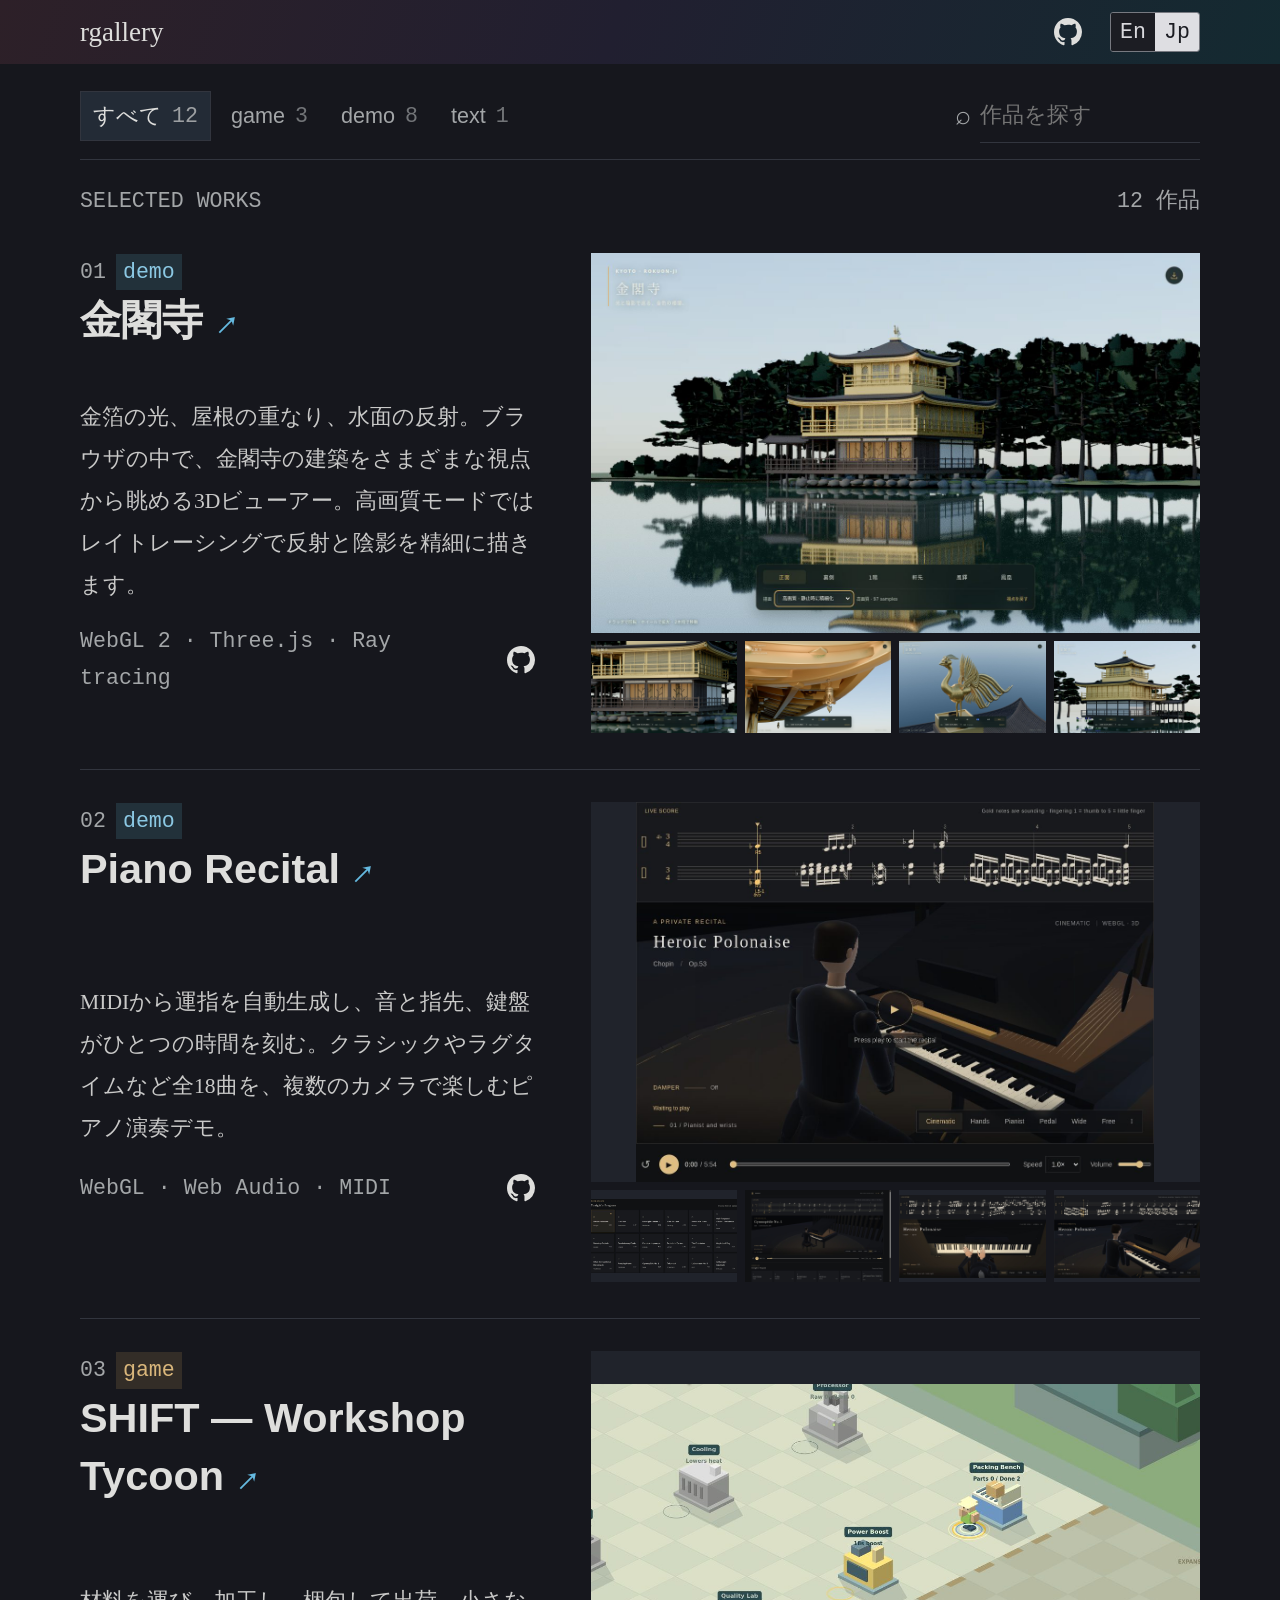
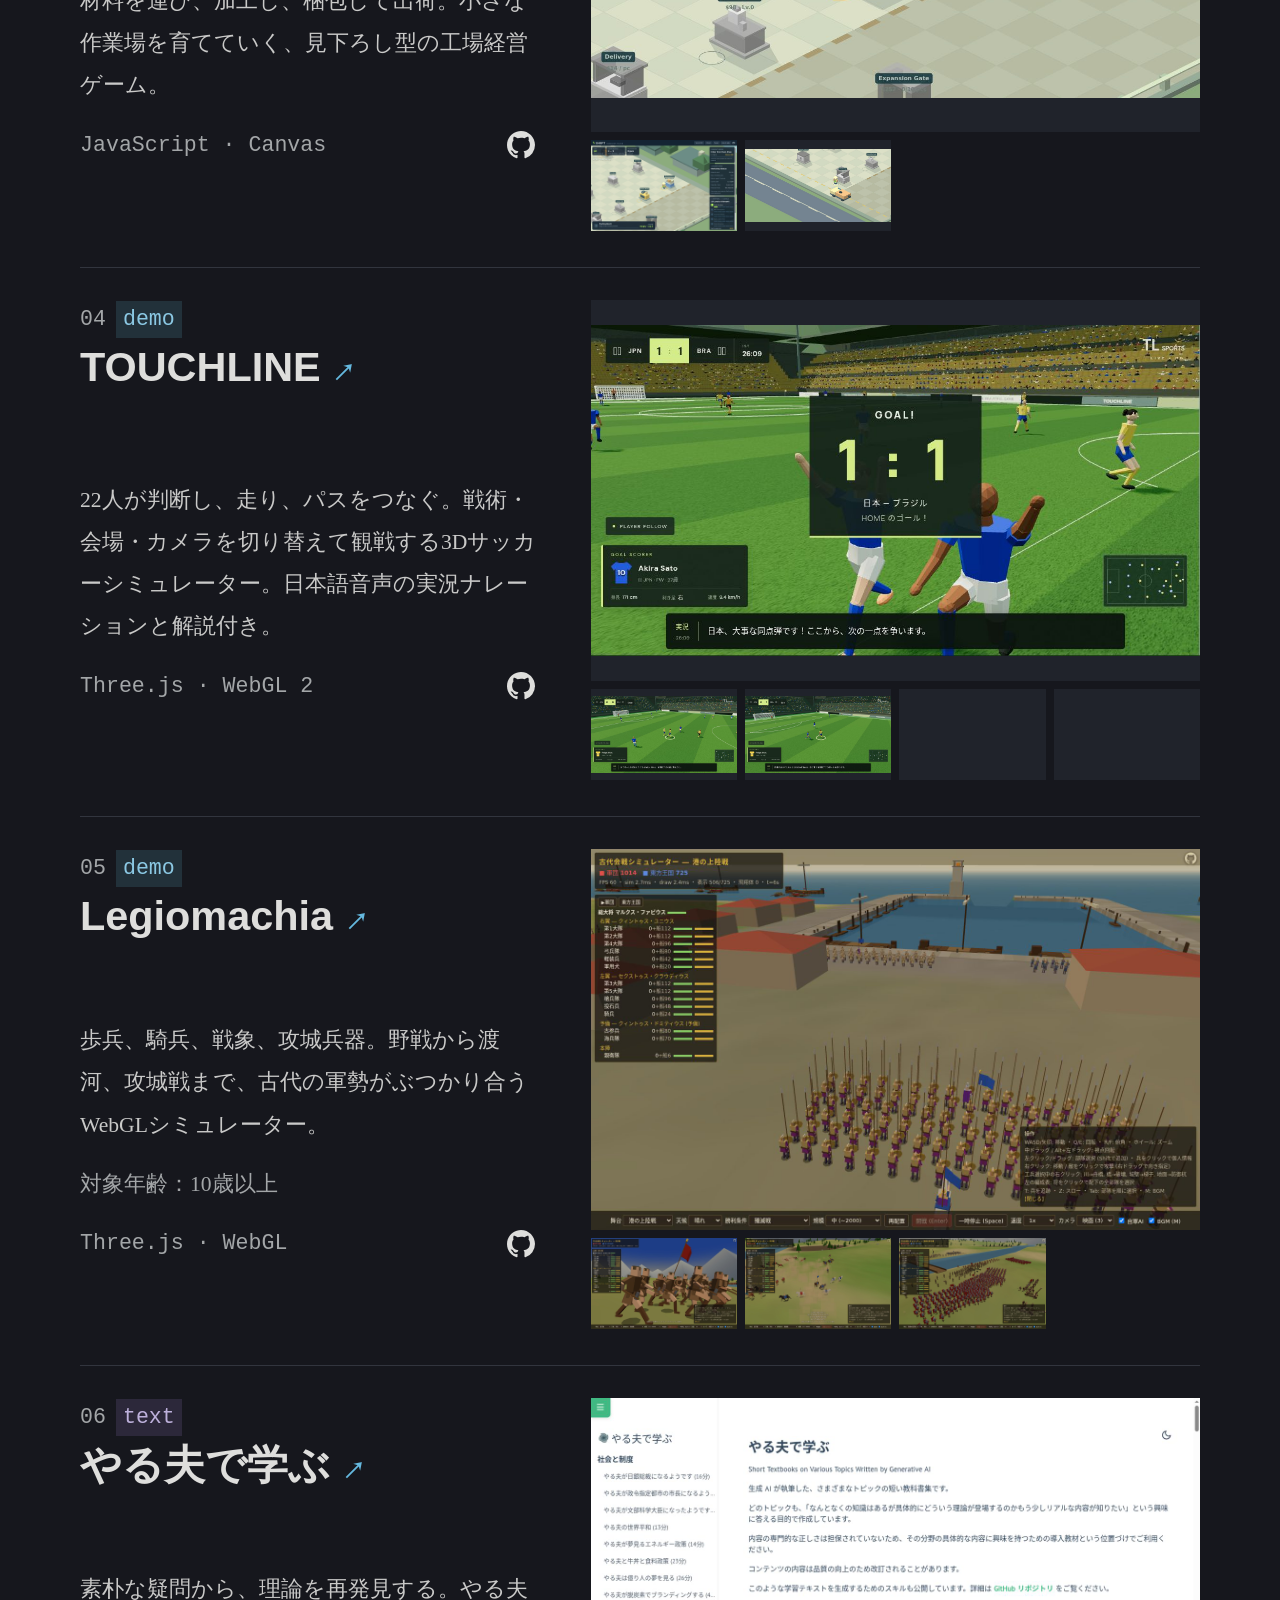
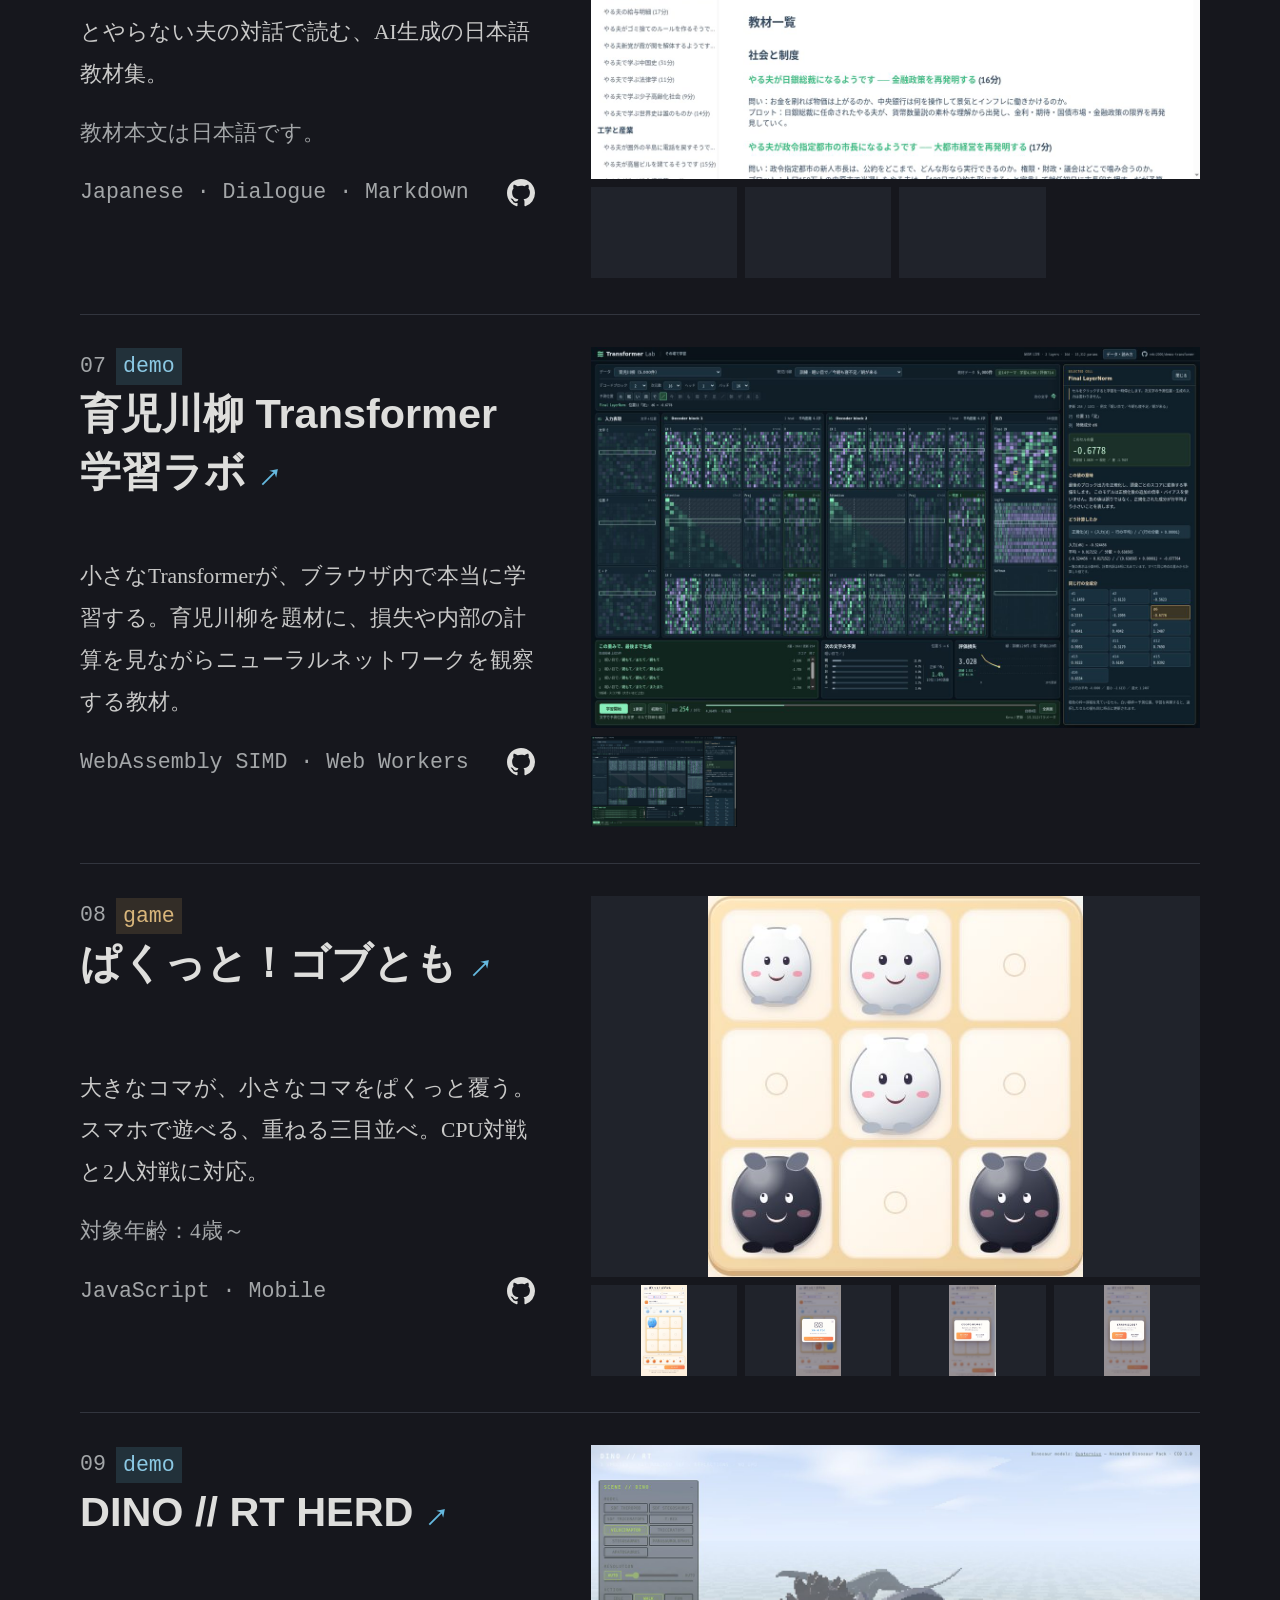
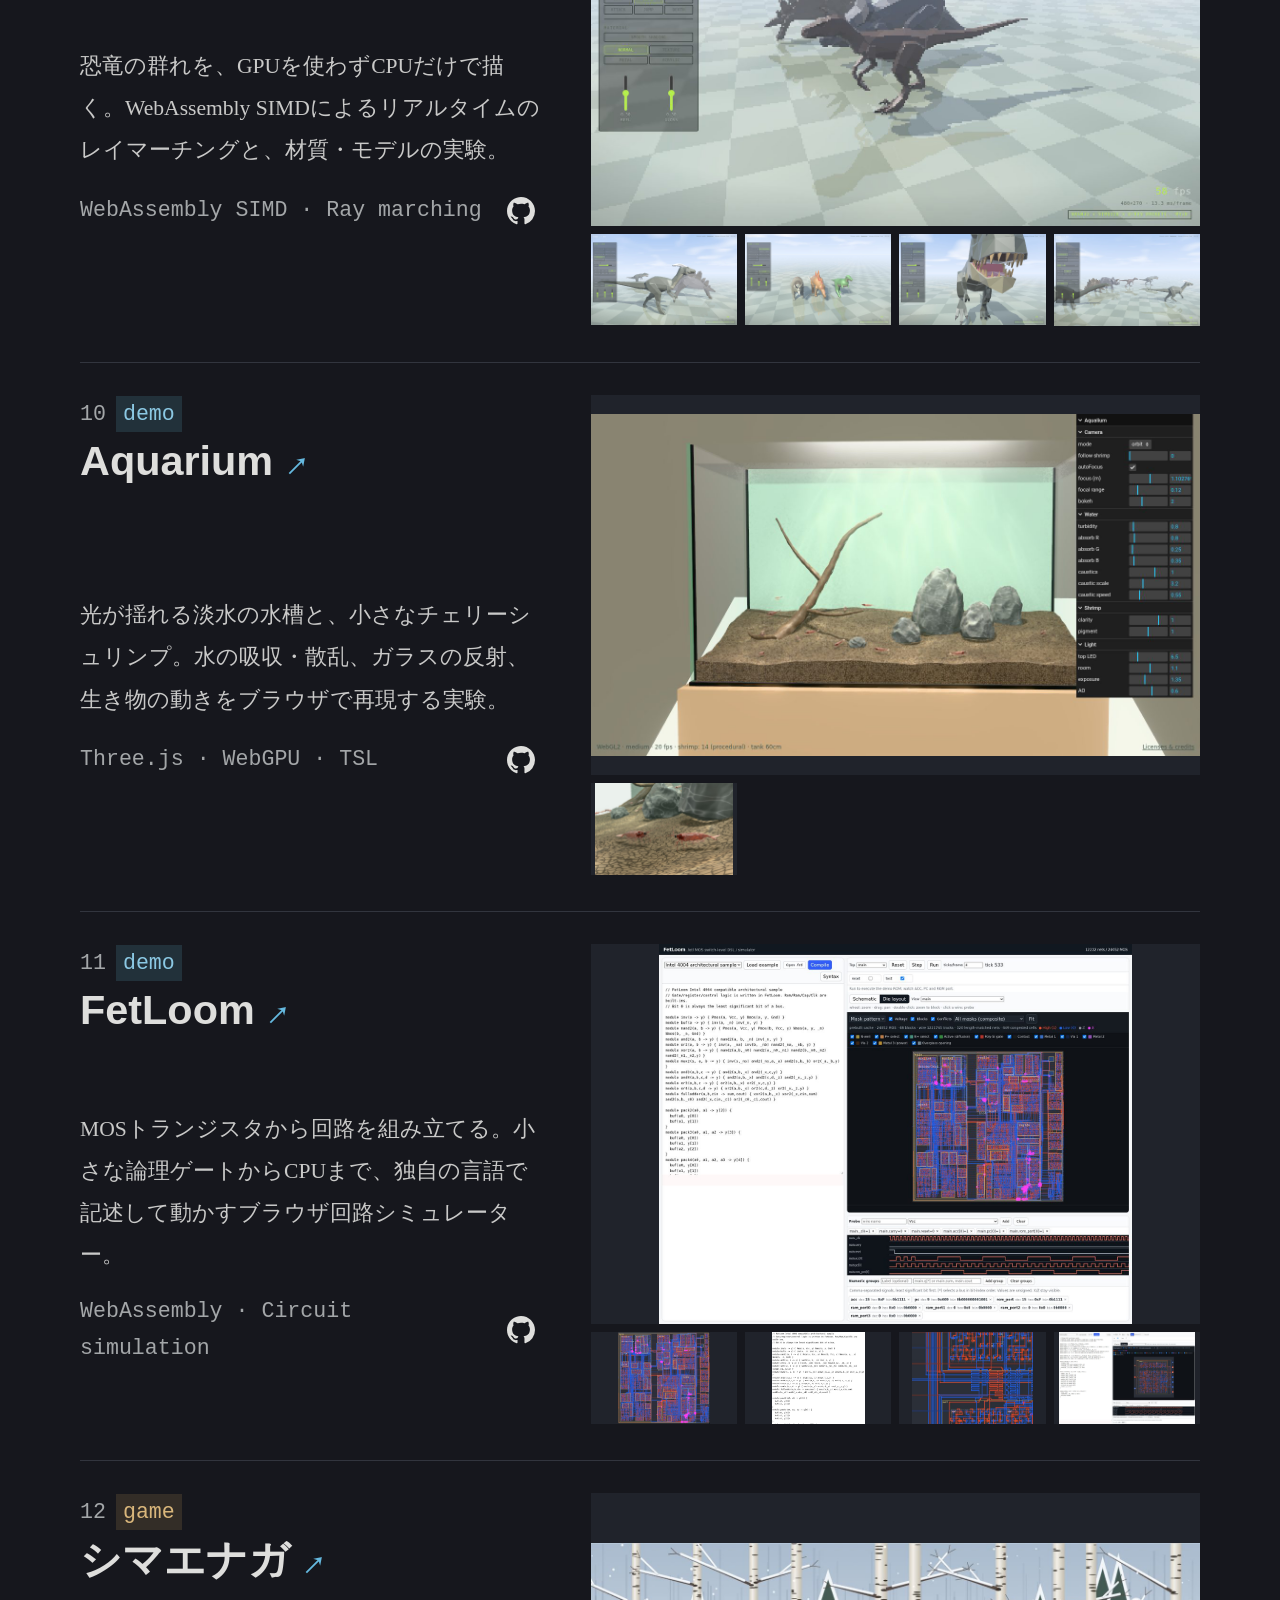
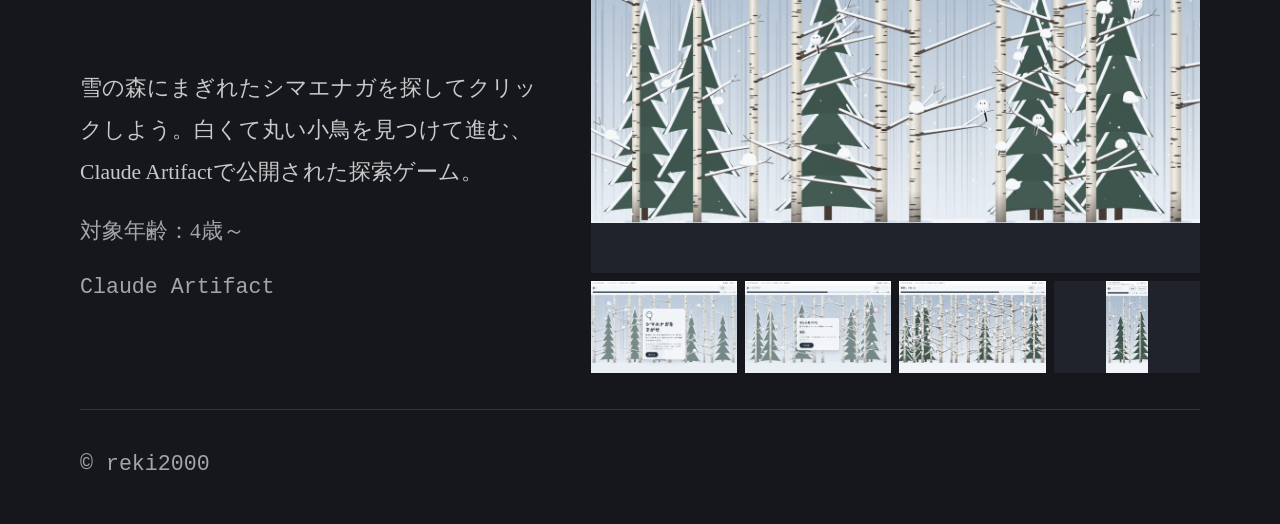
==== commit 649bf2d5: "Refactor build.py and tidy assets; generated output unchanged build.py (227 -> 262 lines, but far le" ====
--- a/docs/index.html
+++ b/docs/index.html
@@ -4,7 +4,7 @@
 <meta name="theme-color" content="#16171d"><link rel="canonical" href="https://reki2000.github.io/rgallery/index.html">
 <link rel="alternate" hreflang="en" href="https://reki2000.github.io/rgallery/en/index.html">
 <meta property="og:type" content="website"><meta property="og:title" content="作品一覧"><meta property="og:description" content="ブラウザで動くデモやゲーム、対話で読む教材。 つくったものを、ここに集めています。"><meta property="og:url" content="https://reki2000.github.io/rgallery/index.html">
-<link rel="stylesheet" href="assets/style.css?v=64eeae33"><script src="assets/site.js?v=c58e68e0" defer></script></head>
+<link rel="stylesheet" href="assets/style.css?v=33f4e793"><script src="assets/site.js?v=e14bcc80" defer></script></head>
 <body><a class="skip-link" href="#main">本文へ</a><div class="page">
 <header class="site-header"><a class="wordmark" href="index.html">rgallery</a>
 <div class="header-right"><a class="github-link icon-link" href="https://github.com/reki2000/rgallery" target="_blank" rel="noopener noreferrer" aria-label="rgallery · GitHub" title="rgallery · GitHub"><svg viewBox="0 0 16 16" aria-hidden="true" focusable="false"><path fill="currentColor" d="M8 0C3.58 0 0 3.58 0 8c0 3.54 2.29 6.53 5.47 7.59.4.07.55-.17.55-.38 0-.19-.01-.82-.01-1.49-2.01.37-2.53-.49-2.69-.94-.09-.23-.48-.94-.82-1.13-.28-.15-.68-.52-.01-.53.63-.01 1.08.58 1.23.82.72 1.21 1.87.87 2.33.66.07-.52.28-.87.51-1.07-1.78-.2-3.64-.89-3.64-3.95 0-.87.31-1.59.82-2.15-.08-.2-.36-1.02.08-2.12 0 0 .67-.21 2.2.82A7.65 7.65 0 0 1 8 3.86c.68 0 1.36.09 2 .27 1.53-1.04 2.2-.82 2.2-.82.44 1.1.16 1.92.08 2.12.51.56.82 1.27.82 2.15 0 3.07-1.87 3.75-3.65 3.95.29.25.54.73.54 1.48 0 1.07-.01 1.93-.01 2.2 0 .21.15.46.55.38A8.01 8.01 0 0 0 16 8c0-4.42-3.58-8-8-8Z"/></svg></a><nav class="languages" aria-label="表示言語"><a href="en/index.html" lang="en" hreflang="en" aria-label="English">En</a><span aria-current="page" class="active" lang="ja" aria-label="日本語">Jp</span></nav></div></header>
--- a/docs/assets/style.css
+++ b/docs/assets/style.css
@@ -1,3 +1,4 @@
+/* Variables and base */
 :root {
   color-scheme: dark;
   --paper: #16171d;
@@ -31,6 +32,8 @@
 .page { width: min(1120px, calc(100% - 112px)); margin: auto; }
 .site-header { height: 64px; display: flex; align-items: center; justify-content: space-between; gap: 16px; }
 .wordmark { font-family: Georgia, 'Yu Mincho', 'Hiragino Mincho ProN', serif; font-size: var(--text-body); }
+
+/* Header */
 .header-right { display: flex; align-items: center; gap: 20px; }
 .icon-link { display: inline-flex; align-items: center; justify-content: center; width: 44px; height: 44px; color: var(--ink); flex: 0 0 auto; }
 .icon-link svg { width: 28px; height: 28px; }
@@ -44,6 +47,8 @@
 .collection-tools { display: flex; justify-content: space-between; align-items: center; gap: 20px; padding-bottom: 16px; border-bottom: 1px solid var(--line); }
 .filters { display: flex; flex-wrap: wrap; gap: 7px; }
 .filter { display: inline-flex; align-items: center; gap: 10px; padding: 5px 12px; border: 1px solid transparent; color: var(--muted); font-size: var(--text-small); }
+
+/* Collection tools: category filters and search */
 .filter.selected { border-color: var(--line); background: #232b36; color: var(--ink); }
 .filter span { opacity: .65; }
 .search { display: flex; align-items: center; gap: 9px; position: relative; color: var(--muted); min-width: 0; }
@@ -58,6 +63,8 @@
 .project-head h2 { margin-top: 10px; }
 .project-body { grid-area: body; min-width: 0; }
 .project-tech { display: flex; gap: 8px 14px; align-items: center; font-size: var(--text-small); }
+
+/* Project card */
 .project-tech .technologies { flex: 1; min-width: 0; }
 .project-tech .icon-link { margin-left: auto; flex: 0 0 auto; }
 .number { color: var(--muted); font-size: var(--text-small); }
@@ -81,12 +88,16 @@
 .text-cover strong { font-family: Georgia, 'Yu Mincho', 'Hiragino Mincho ProN', serif; font-size: var(--text-title); font-weight: 400; color: var(--ink); }
 .missing-cover { align-items: center; text-align: center; }
 .empty-state { padding: 60px 0; text-align: center; color: var(--muted); }
+
+/* Screenshot covers (text works and missing images) */
 footer { padding: 34px 0 40px; color: var(--muted); font-size: var(--text-small); }
 .lightbox { width: min(1280px, 94vw); max-height: 94vh; padding: 15px 22px; background: var(--paper); border: 0; color: var(--ink); }
 .lightbox::backdrop { background: #080a10e8; }
 .lightbox > img { display: block; width: 100%; height: calc(90vh - 150px); object-fit: contain; }
 .lightbox-top, .lightbox-bottom { display: flex; justify-content: space-between; align-items: center; gap: 15px; min-height: 44px; }
 .lightbox-caption, .lightbox-count { font-size: var(--text-small); }
+
+/* Footer and screenshot lightbox */
 .lightbox button { border: 0; background: transparent; color: var(--ink); min-width: 44px; min-height: 44px; }
 .sr-only { position: absolute; width: 1px; height: 1px; padding: 0; margin: -1px; overflow: hidden; clip: rect(0, 0, 0, 0); white-space: nowrap; border: 0; }
 .skip-link { position: absolute; left: 20px; top: -100px; padding: 10px; background: var(--accent); color: var(--paper); z-index: 5; }
@@ -95,10 +106,14 @@
   .page { width: calc(100% - 56px); }
   .project { gap: 10px 28px; }
   .collection-tools { align-items: flex-start; flex-direction: column; gap: 17px; }
+
+/* Accessibility helpers */
   .search { width: 100%; }
   .search input { width: 100%; }
 }
 @media (max-width: 640px) {
+
+/* Responsive */
   .page { width: calc(100% - 40px); }
   .header-right { gap: 8px; }
   .collection { padding-top: 20px; }
